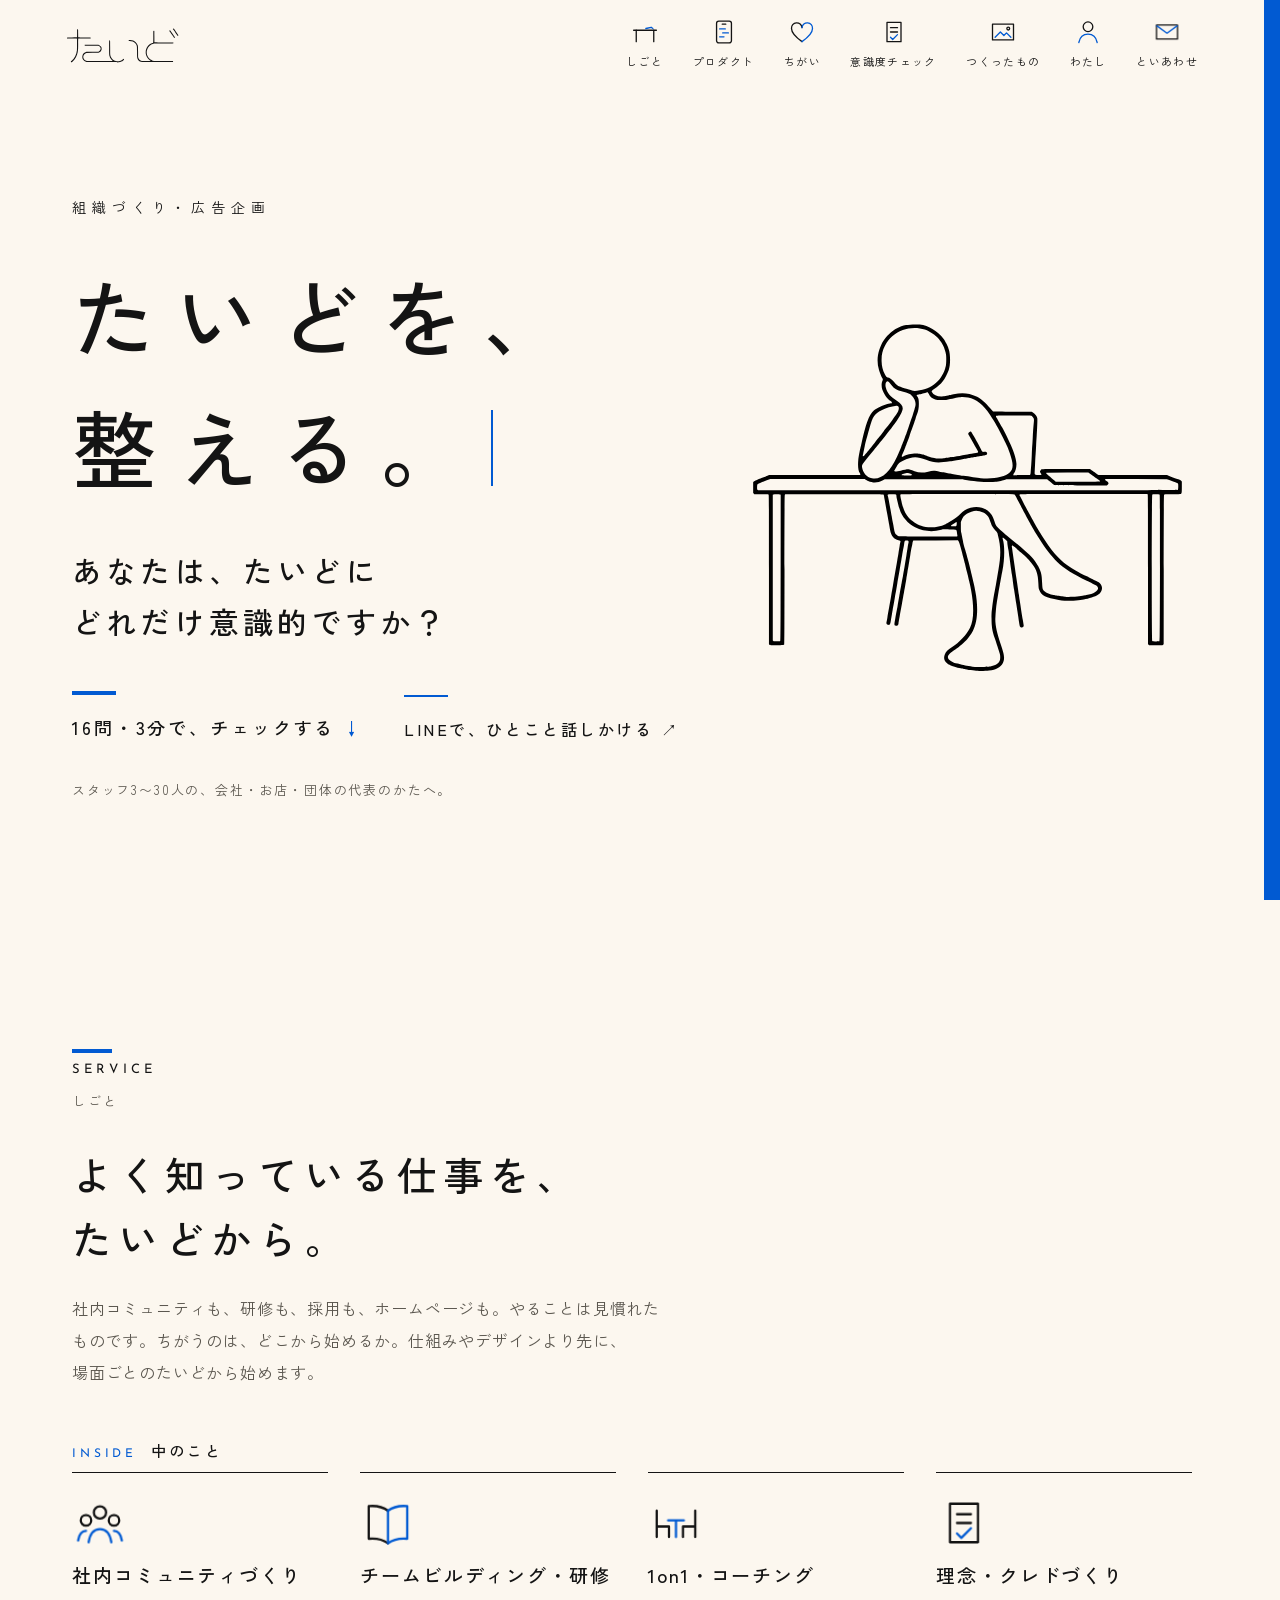
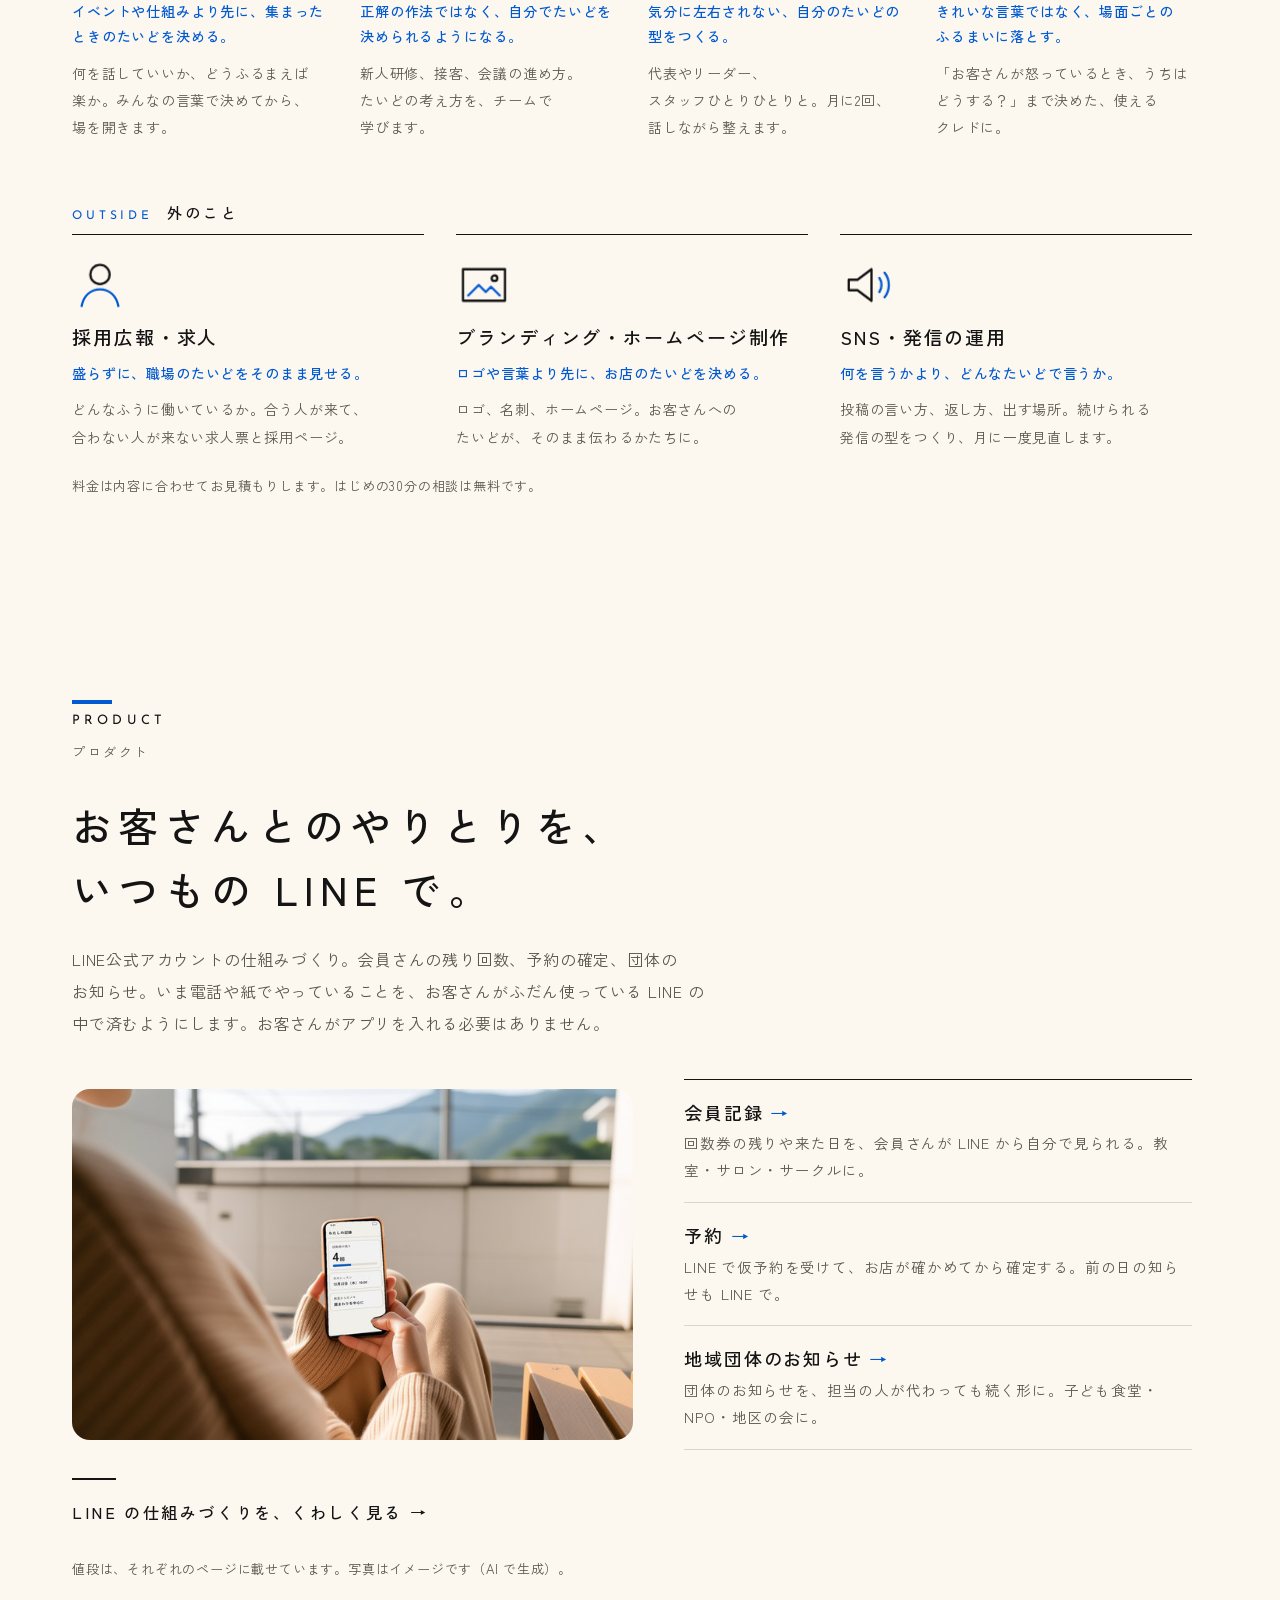
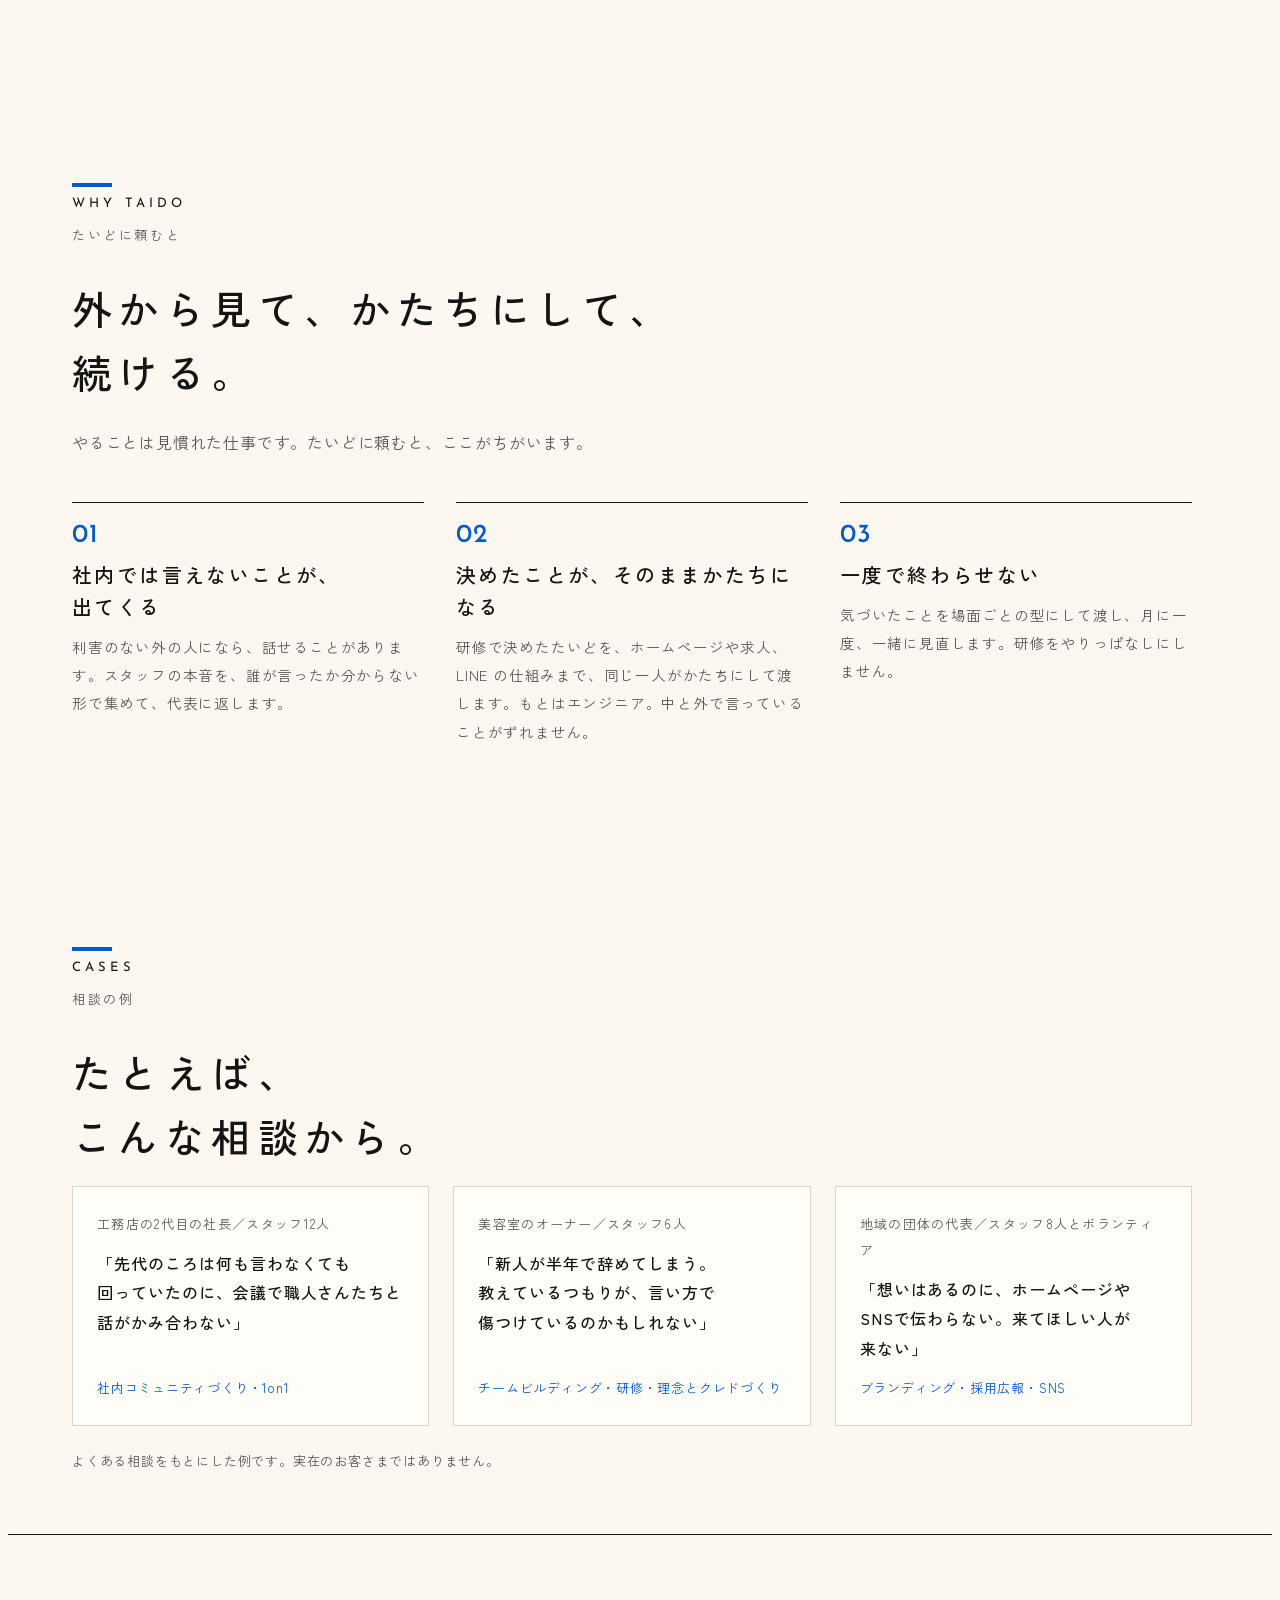
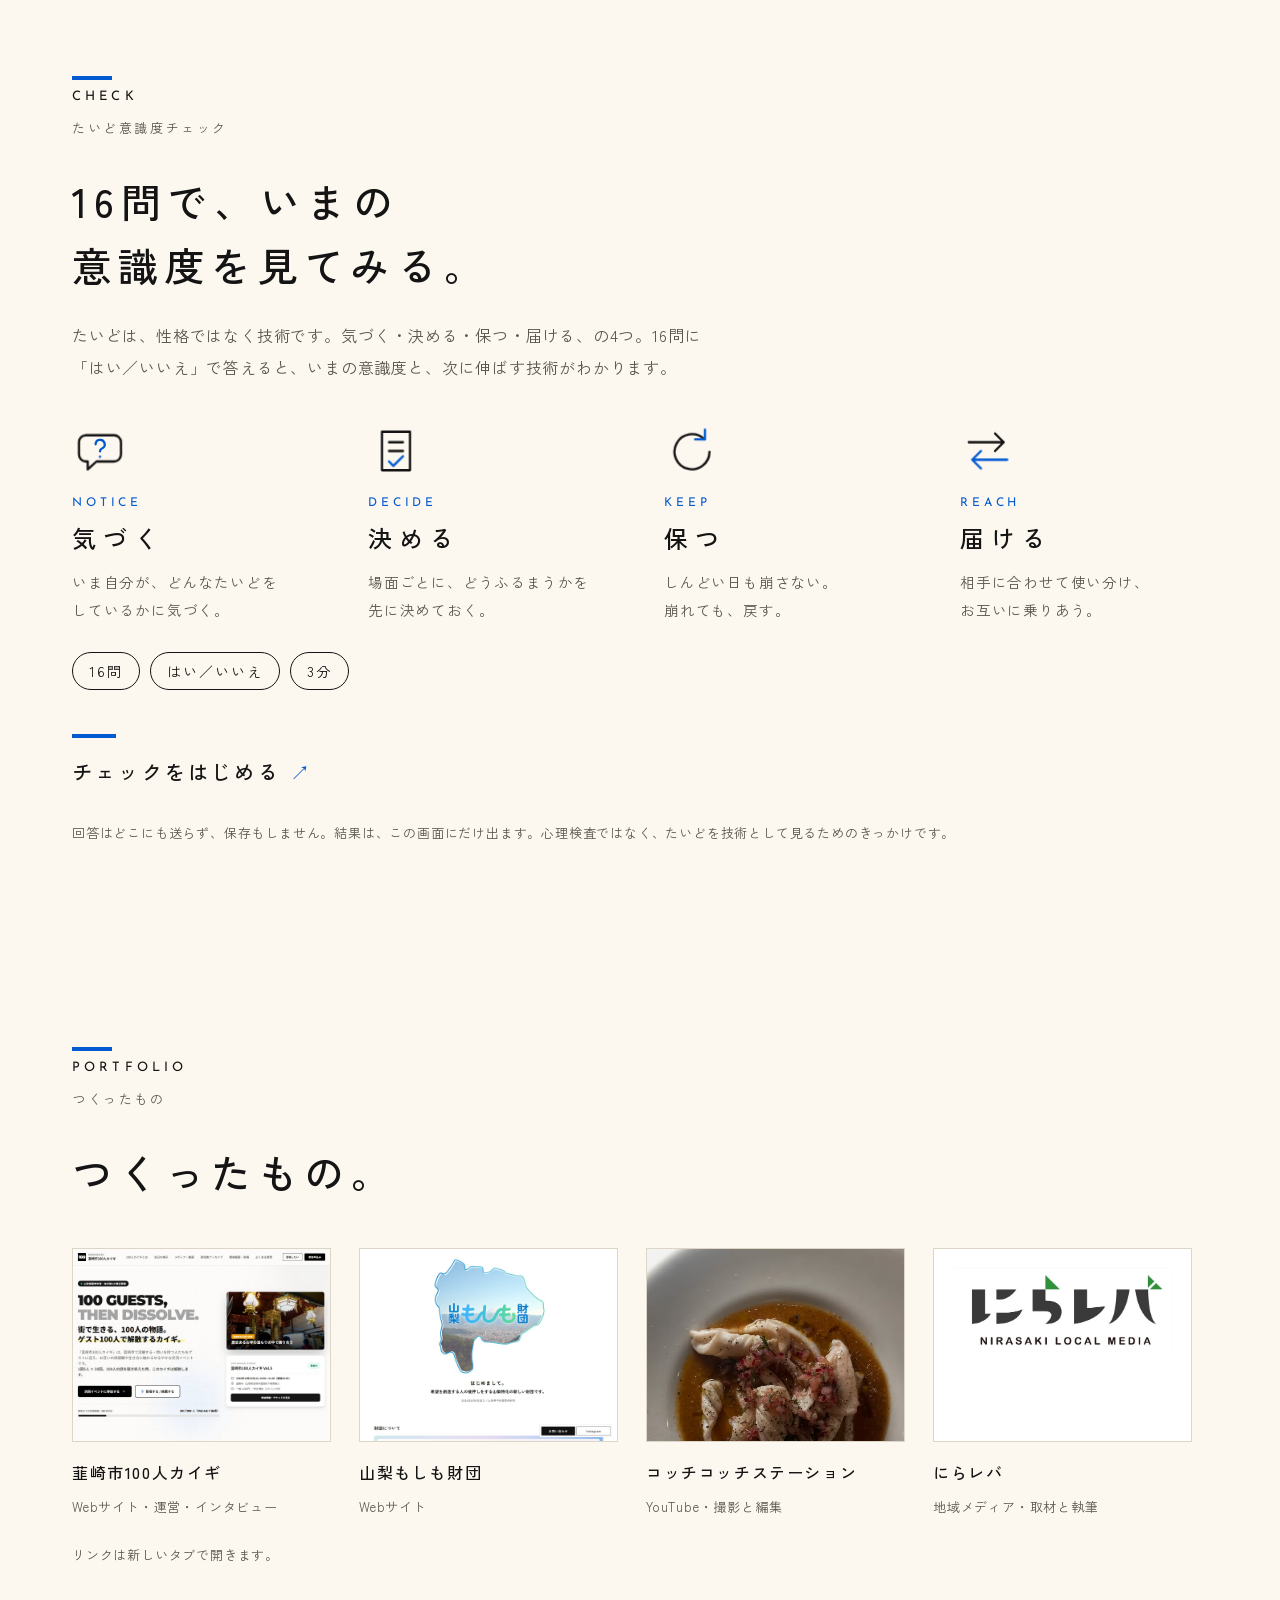
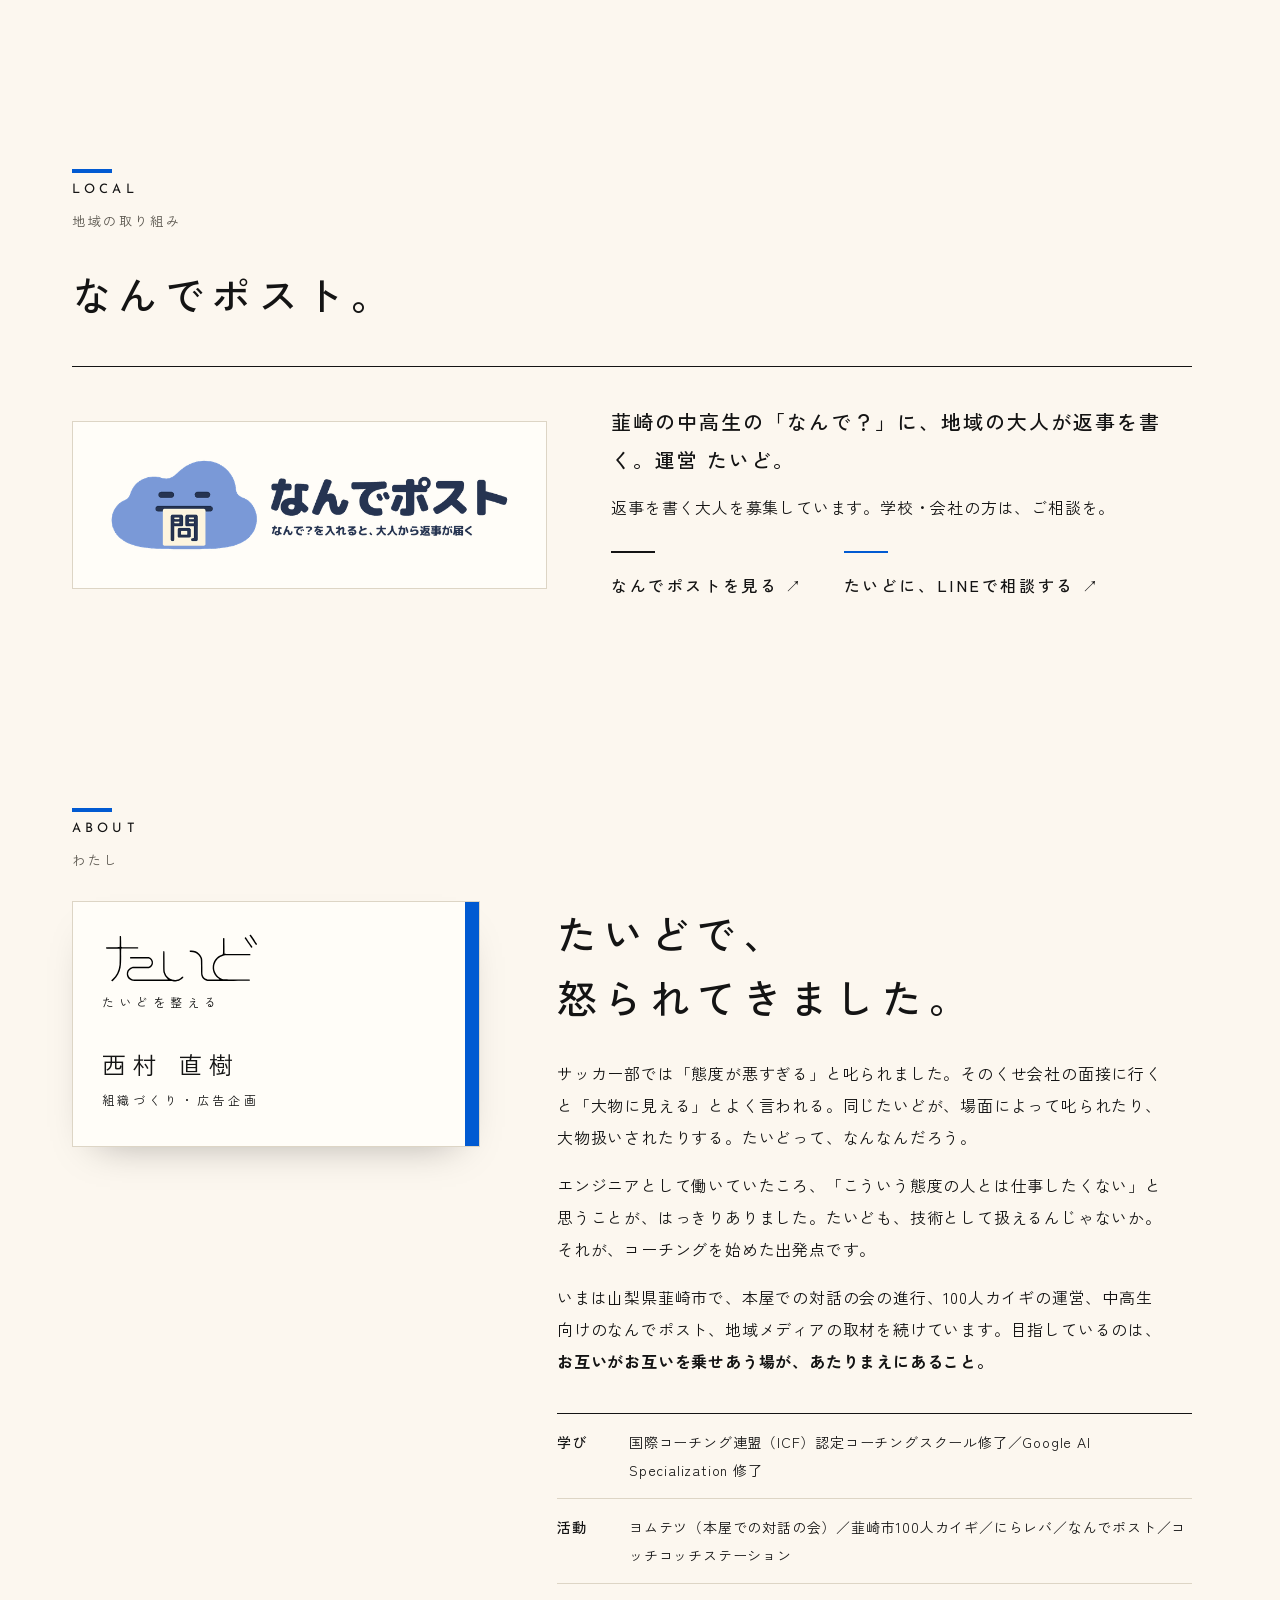
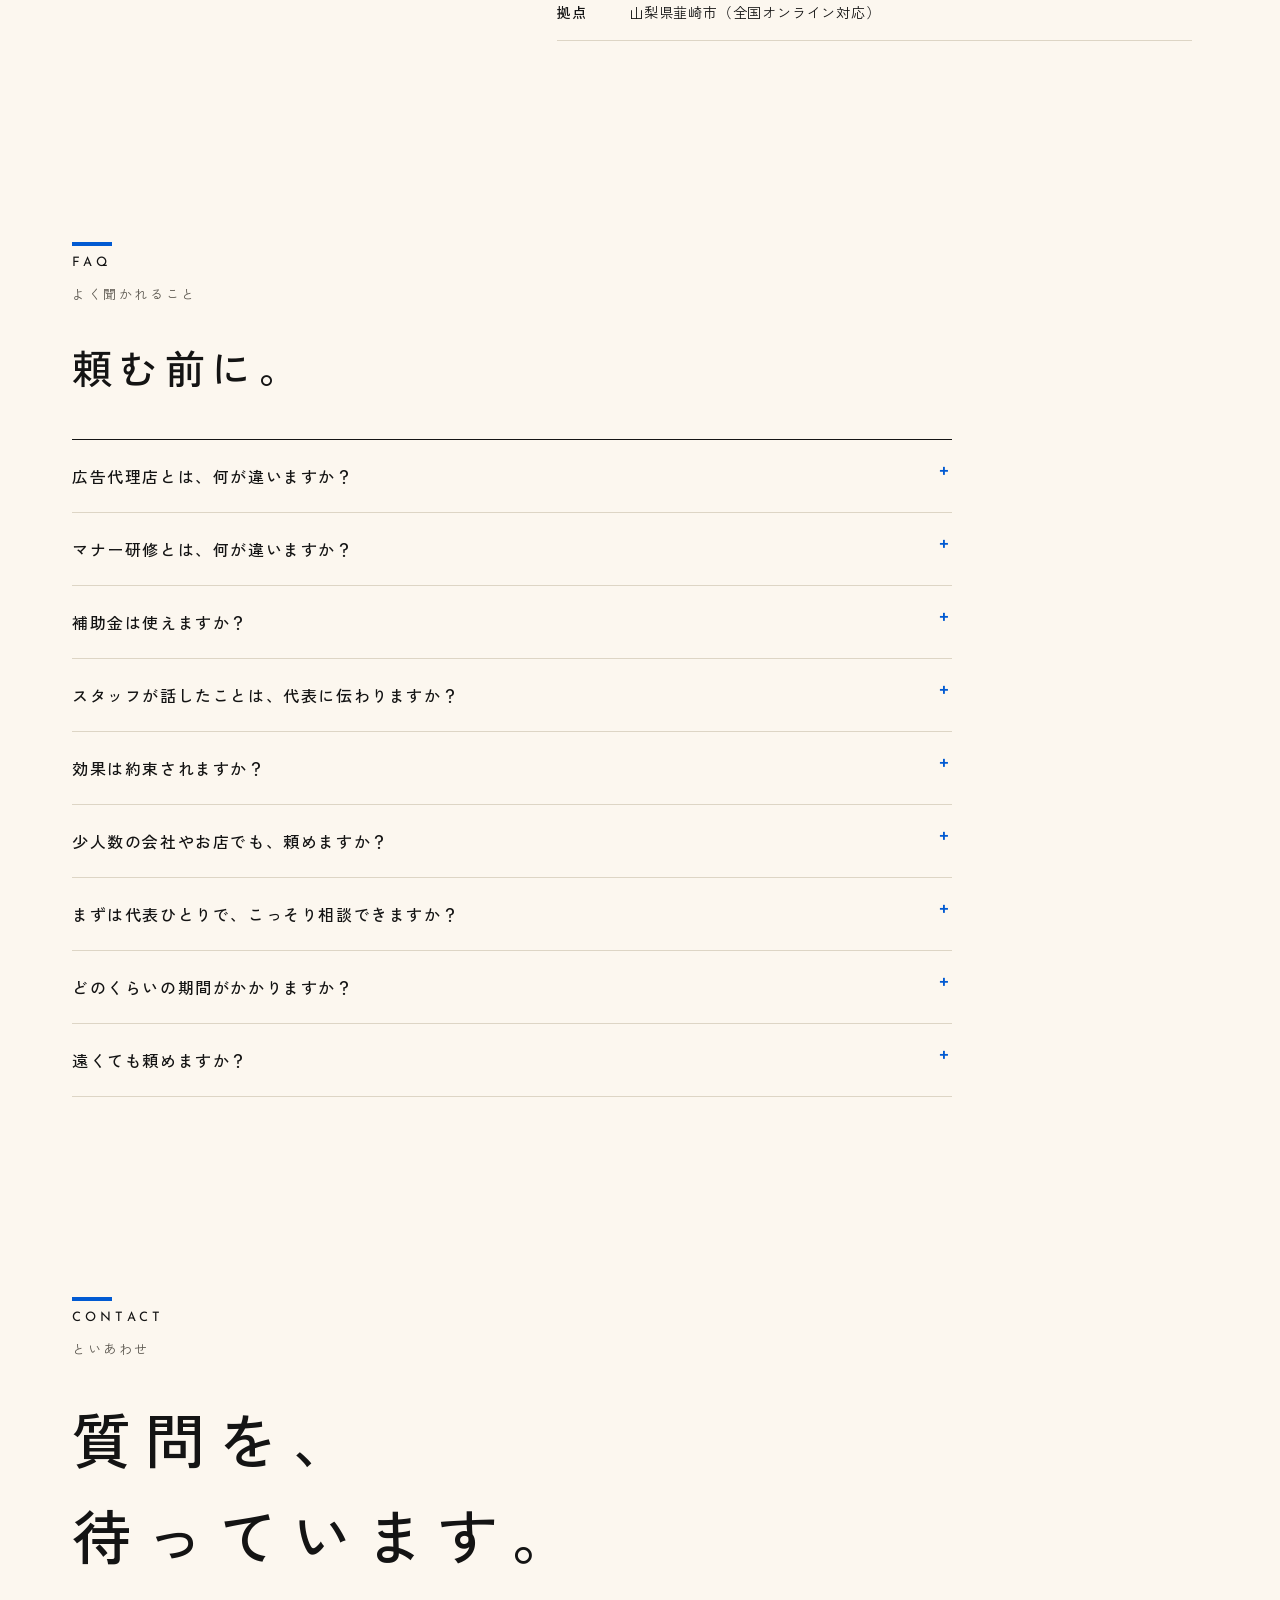
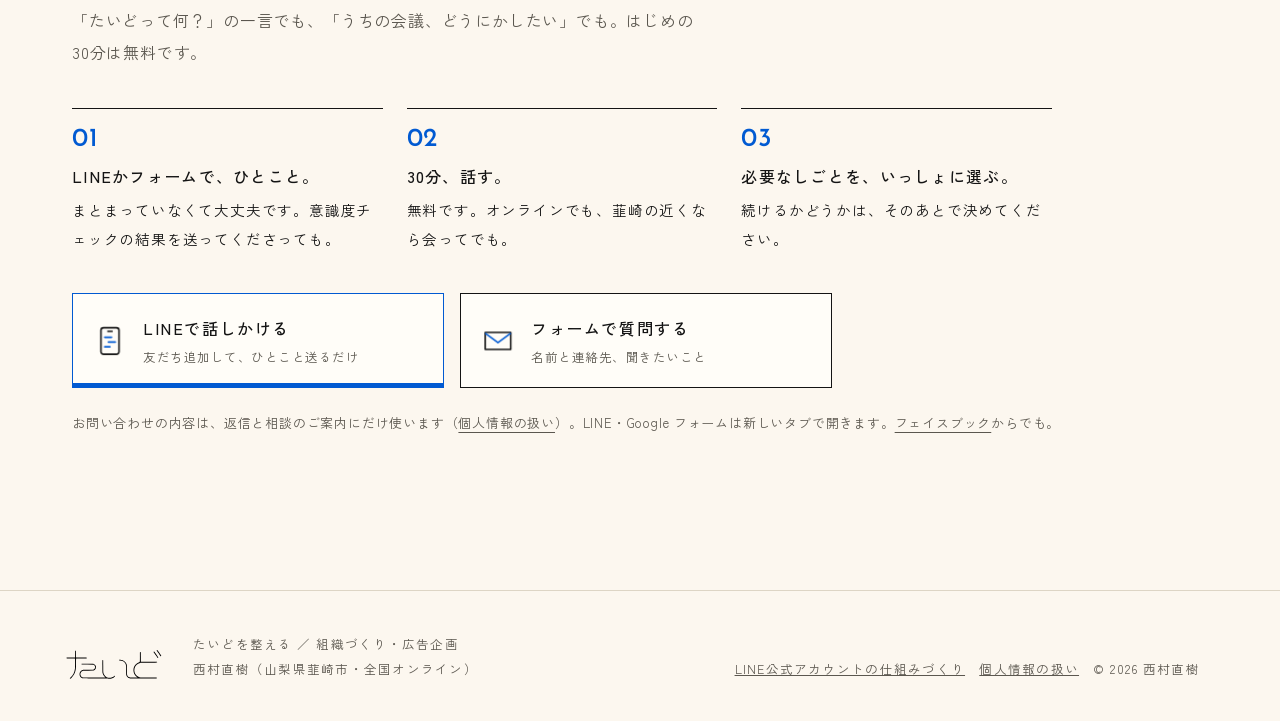
==== index.html @ 53213d3c "スマホの画面の角を、写真のスマホの丸みに合わせた: 角丸を決め打ちで描かず、元の写真の黒い画面そのものを型にしてはめた（縁はぼかしで内側へ・指の際に黒い線を残さない）。画像の版を v=6 に Co-A" ====
<!doctype html>
<html lang="ja"><head><meta charset="utf-8"><meta name="viewport" content="width=device-width,initial-scale=1">
<title>たいど — たいどを整える｜組織づくり・広告企画 西村直樹</title>
<meta name="description" content="たいどは、技術。学べば、自分を守れる。チームに広がれば、マネジメントになる。社内コミュニティ・研修・1on1・採用・発信を、たいどから。組織づくり・広告企画のたいど（西村直樹・山梨県韮崎市・全国オンライン）。">
<meta name="theme-color" content="#fcf7ef">
<meta property="og:title" content="たいど — たいどを整える">
<meta property="og:description" content="たいどは、技術。学べば、自分を守れる。あなたは、たいどにどれだけ意識的ですか？">
<meta property="og:type" content="website"><meta property="og:url" content="https://nirareba0.github.io/"><meta property="og:site_name" content="たいど"><meta property="og:locale" content="ja_JP">
<meta property="og:image" content="https://nirareba0.github.io/assets/og-card.jpg"><meta property="og:image:width" content="1200"><meta property="og:image:height" content="630"><meta property="og:image:alt" content="細い線のロゴ「たいど」と「たいどを整える」、右端に青い帯の名刺">
<meta name="twitter:card" content="summary_large_image">
<link rel="canonical" href="https://nirareba0.github.io/">
<link rel="icon" href="assets/favicon-card.svg" type="image/svg+xml">
<link rel="preload" href="assets/fonts/zenkaku-500.woff2" as="font" type="font/woff2" crossorigin>
<script>if(!matchMedia("(prefers-reduced-motion: reduce)").matches&&!/[?&#]edit\b/.test(location.search+location.hash)){document.documentElement.classList.add("anim");setTimeout(function(){if(!document.documentElement.classList.contains("ready"))document.documentElement.classList.remove("anim")},3000)}</script>
<link rel="stylesheet" href="style.css?v=h2">
<script src="script.js?v=h1" defer></script>
<script src="diag.js?v=g1" defer></script>
<script src="edit.js?v=c1" defer></script>
</head>
<body data-line-url="https://line.me/R/ti/p/@914vzoom" data-line-id="@914vzoom" data-count="">
<svg class="sprite" aria-hidden="true" focusable="false"><defs>
<symbol id="i-q" viewBox="0 0 32 32"><path d="M8 7h16a4 4 0 0 1 4 4v7a4 4 0 0 1-4 4H14l-5 4.5V22H8a4 4 0 0 1-4-4v-7a4 4 0 0 1 4-4z"/><path class="b" d="M13.5 12.2a2.6 2.6 0 1 1 3.6 2.4c-.7.3-1.1.9-1.1 1.6v.4"/><path class="b" d="M16 19.2v.2"/></symbol>
<symbol id="i-desk" viewBox="0 0 32 32"><path d="M3 14h26"/><path d="M6 14v13M26 14v13"/><path class="b" d="M17 12l6-1.4 2 1.4"/></symbol>
<symbol id="i-yen" viewBox="0 0 32 32"><path d="M16 4a12 12 0 1 1 0 24a12 12 0 1 1 0-24z"/><path class="b" d="M11.5 9.5l4.5 6 4.5-6M16 15.5V23M12 17.5h8M12 20.5h8"/></symbol>
<symbol id="i-frame" viewBox="0 0 32 32"><path d="M4 7h24v18H4z"/><path d="M22 10.5a1.6 1.6 0 1 1 0 3.2a1.6 1.6 0 1 1 0-3.2z"/><path class="b" d="M7 22l6-6 4 4 3-3 5 5"/></symbol>
<symbol id="i-person" viewBox="0 0 32 32"><path d="M16 4.5a5.5 5.5 0 1 1 0 11a5.5 5.5 0 1 1 0-11z"/><path class="b" d="M5.5 28c1.2-6 5.2-9.5 10.5-9.5S25.3 22 26.5 28"/></symbol>
<symbol id="i-mail" viewBox="0 0 32 32"><path d="M4 8h24v16H4z"/><path class="b" d="M4.5 9l11.5 8.5L27.5 9"/></symbol>
<symbol id="i-talk" viewBox="0 0 32 32"><path d="M5 9v15M5 18h7v6"/><path d="M27 9v15M27 18h-7v6"/><path class="b" d="M11.5 14.5h9M16 14.5V24"/></symbol>
<symbol id="i-pencil" viewBox="0 0 32 32"><path d="M8 23l1.8-5.6L21 6.2l4 4L13.6 21.4z"/><path d="M18.4 8.8l4 4"/><path class="b" d="M5 27.5c4-1.5 8 1 12-.5s5-1 8 0"/></symbol>
<symbol id="i-loop" viewBox="0 0 32 32"><path d="M26 16.5a10 10 0 1 1-3.2-7.4"/><path class="b" d="M23.4 3.8v5.6h-5.6"/></symbol>
<symbol id="i-heart" viewBox="0 0 32 32"><path d="M16 27C9 22 4 17.5 4 12a6 6 0 0 1 12-1"/><path class="b" d="M16 11a6 6 0 0 1 12 1c0 5.5-5 10-12 15"/></symbol>
<symbol id="i-swap" viewBox="0 0 32 32"><path d="M5 11h20M20 6l5 5-5 5"/><path class="b" d="M27 21H7M12 16l-5 5 5 5"/></symbol>
<symbol id="i-out" viewBox="0 0 32 32"><path d="M5 13v6h5l8 6V7l-8 6z"/><path class="b" d="M22.5 12c1.6 2.2 1.6 5.8 0 8M25.5 9c3.2 4 3.2 10 0 14"/></symbol>
<symbol id="i-check" viewBox="0 0 32 32"><path d="M8 5h16v22H8z"/><path d="M12 11h8M12 16h8"/><path class="b" d="M12 22l2.5 2.5L20 19"/></symbol>
<symbol id="i-book" viewBox="0 0 32 32"><path d="M16 9c-3-2.2-7-3-11-2.6V25c4-.4 8 .4 11 2.6"/><path class="b" d="M16 9c3-2.2 7-3 11-2.6V25c-4-.4-8 .4-11 2.6V9"/></symbol>
<symbol id="i-group" viewBox="0 0 32 32"><path d="M16 6.5a3.5 3.5 0 1 1 0 7a3.5 3.5 0 1 1 0-7z"/><path d="M8 11.5a3 3 0 1 1 0 6a3 3 0 1 1 0-6zM24 11.5a3 3 0 1 1 0 6a3 3 0 1 1 0-6z"/><path class="b" d="M3.5 26c.6-3.6 2.4-5.5 4.5-5.5M28.5 26c-.6-3.6-2.4-5.5-4.5-5.5M9.5 27c.8-5 3.4-7.5 6.5-7.5s5.7 2.5 6.5 7.5"/></symbol>
<symbol id="i-post" viewBox="0 0 32 32"><path d="M7 5h18v17H7z"/><path d="M13 22v6M19 22v6"/><path class="b" d="M11 10.5h10"/></symbol>
<symbol id="i-line"viewBox="0 0 32 32"><path d="M10 3.5h12a2.5 2.5 0 0 1 2.5 2.5v20a2.5 2.5 0 0 1-2.5 2.5H10A2.5 2.5 0 0 1 7.5 26V6A2.5 2.5 0 0 1 10 3.5z"/><path d="M14 7h4"/><path class="b" d="M11 12.5h6.5M14.5 17h6.5M11 21.5h5"/></symbol>
</defs></svg>
<a class="skip" href="#main">本文へ移動</a>
<div class="band" aria-hidden="true"></div>

<header class="site-header">
<a class="brand" href="#top"><svg class="logo" viewBox="0 0 297 100" role="img" aria-label="たいど"><path class="logo-body" d="M137.74 93.19C140.29 92.77 141.17 92.50 143.56 91.38C146.51 90.01 150.20 87.03 150.20 86.04C150.20 85.42 149.48 84.60 148.95 84.60C148.73 84.60 148.01 85.08 147.33 85.67C146.65 86.25 145.52 87.08 144.80 87.51C144.08 87.93 143.37 88.39 143.20 88.52C142.78 88.86 140.47 89.74 139.40 89.98C138.91 90.09 138.11 90.32 137.62 90.49C136.60 90.85 132.70 90.92 131.60 90.59C131.21 90.48 130.30 90.26 129.57 90.10C124.10 88.92 118.65 83.96 116.80 78.46C115.44 74.42 115.40 73.90 115.40 55.80C115.39 37.77 115.45 38.55 114.14 38.44C112.78 38.32 112.82 37.70 112.81 55.92C112.79 73.54 112.86 74.88 113.92 78.30C115.19 82.38 116.91 85.18 119.70 87.72C121.35 89.22 121.67 89.68 121.15 89.83C121.01 89.87 106.59 89.90 89.10 89.89L57.30 89.89L55.63 89.35C51.26 87.93 49.15 85.47 48.18 80.62C47.95 79.47 48.72 76.23 49.60 74.71C50.59 72.97 52.66 71.20 54.63 70.40L56.30 69.72L71.20 69.60L86.10 69.48L87.56 68.92C90.28 67.87 92.29 65.88 93.38 63.13C93.95 61.69 94.00 61.38 94.00 59.21C94.00 56.85 94.00 56.84 93.20 55.26C91.88 52.61 90.15 51.01 87.26 49.73L86.03 49.19L69.20 49.21C52.81 49.22 52.37 49.23 51.99 49.61C51.54 50.06 51.50 50.50 51.86 51.20L52.11 51.70L69.11 51.80L86.10 51.90L87.16 52.46C89.42 53.65 90.77 55.34 91.39 57.73C91.80 59.30 91.80 59.33 91.43 60.75C90.79 63.18 89.21 65.16 86.97 66.34L85.90 66.90L71.00 67.01C56.54 67.12 56.06 67.14 54.75 67.55C51.28 68.64 48.28 71.17 46.83 74.22C45.11 77.86 45.38 83.32 47.44 86.53C49.37 89.53 52.37 91.47 56.25 92.22C58.21 92.60 59.33 92.61 92.99 92.59C112.09 92.59 127.88 92.64 128.08 92.72C128.66 92.94 132.99 93.55 134.15 93.58C134.72 93.59 136.34 93.41 137.74 93.19ZM21.76 91.05C28.54 84.29 32.52 76.96 34.28 68.00C35.22 63.23 35.40 59.85 35.40 46.73C35.40 36.64 35.45 34.61 35.68 34.29C35.96 33.91 36.37 33.90 51.10 33.86C62.41 33.83 66.30 33.77 66.51 33.59C66.67 33.46 66.80 33.01 66.80 32.59C66.80 31.10 67.90 31.20 51.12 31.20C37.03 31.20 36.04 31.18 35.75 30.85C35.47 30.54 35.43 29.28 35.37 20.96C35.29 10.58 35.34 11.00 34.17 10.73C33.81 10.64 33.49 10.72 33.17 10.98L32.70 11.37L32.70 20.97C32.70 28.59 32.65 30.63 32.44 30.84C32.23 31.05 29.62 31.12 20.00 31.20C6.71 31.31 7.32 31.25 7.32 32.50C7.32 33.90 6.63 33.82 20.02 33.93C28.08 33.99 32.17 34.10 32.34 34.24C32.74 34.57 32.71 59.58 32.31 63.00C30.98 74.26 26.39 83.60 19.20 89.67C17.44 91.15 17.21 91.38 17.20 91.67C17.20 91.98 18.74 93.40 19.08 93.40C19.26 93.40 20.47 92.34 21.76 91.05ZM272.39 92.29C272.86 91.82 272.99 90.83 272.63 90.40C272.30 89.99 272.25 89.99 249.30 89.99C230.21 89.99 226.10 89.95 225.10 89.71C222.45 89.09 220.88 88.66 220.50 88.45C220.28 88.33 219.59 88.00 218.96 87.71C213.86 85.35 209.39 79.99 207.63 74.10C206.54 70.44 206.52 65.78 207.59 62.30C210.08 54.20 215.78 48.72 223.70 46.82C224.69 46.58 225.72 46.33 226.00 46.26C226.28 46.20 236.99 46.13 249.82 46.12C275.32 46.10 273.80 46.17 273.80 44.93C273.79 44.10 273.60 43.83 272.87 43.62C272.54 43.53 262.00 43.49 249.46 43.53C228.74 43.60 226.61 43.58 226.32 43.29C226.03 43.00 226.00 41.55 226.00 29.15C226.00 13.83 226.07 14.60 224.71 14.60C223.68 14.60 223.16 15.11 223.21 16.07C223.23 16.53 223.24 22.95 223.23 30.34C223.20 45.68 223.42 44.14 221.14 44.83C211.04 47.86 204.18 57.21 204.21 67.90C204.21 69.44 204.30 71.06 204.39 71.50C204.49 71.94 204.71 73.02 204.89 73.90C205.41 76.52 206.39 78.83 208.08 81.40C209.97 84.31 211.65 86.03 214.41 87.91C216.45 89.29 216.74 89.67 215.95 89.87C215.70 89.93 210.77 89.94 205.00 89.89L194.50 89.80L193.00 89.26C189.07 87.85 186.52 85.11 185.62 81.33C185.22 79.64 185.20 79.05 185.20 67.43C185.20 54.51 185.10 52.79 184.20 50.40C183.13 47.57 181.73 45.47 179.31 43.10C175.33 39.21 171.17 37.47 165.29 37.26C161.91 37.14 161.70 37.21 161.74 38.52C161.77 39.62 162.05 39.80 163.77 39.80C169.83 39.82 174.43 41.70 178.17 45.70C179.24 46.85 180.80 48.99 180.80 49.32C180.80 49.39 181.02 49.88 181.29 50.42C182.41 52.64 182.60 54.76 182.61 65.20C182.63 78.56 182.77 81.19 183.57 83.56C185.06 87.97 188.35 90.99 192.90 92.11L194.70 92.56L233.44 92.53C260.60 92.51 272.24 92.44 272.39 92.29Z"/><g class="daku"><path d="M276.90 31.75C277.66 31.09 277.59 30.66 276.47 29.10C271.84 22.65 267.45 16.31 266.60 14.85C265.44 12.84 265.01 12.65 263.91 13.62C263.15 14.29 262.99 14.98 263.51 15.40C263.67 15.54 264.47 16.61 265.27 17.78C266.07 18.95 268.20 22.01 270.01 24.60C271.81 27.19 273.73 29.95 274.26 30.75C275.36 32.38 275.92 32.59 276.90 31.75ZM285.57 26.50C286.22 25.76 286.23 25.43 285.59 24.70C285.40 24.48 285.02 23.94 284.74 23.50C284.46 23.06 283.32 21.39 282.22 19.80C281.11 18.21 279.54 15.91 278.73 14.70C276.78 11.80 274.64 8.94 274.27 8.73C273.67 8.39 272.20 9.43 272.20 10.19C272.20 10.31 273.19 11.73 274.39 13.35C275.60 14.97 277.29 17.37 278.14 18.67C279.00 19.97 280.36 22.04 281.17 23.27C283.94 27.48 284.41 27.83 285.57 26.50Z"/></g></svg></a>
<nav aria-label="メインナビゲーション">
<a href="#service"><svg class="ic" aria-hidden="true"><use href="#i-desk"/></svg><span>しごと</span></a>
<a href="#product"><svg class="ic" aria-hidden="true"><use href="#i-line"/></svg><span>プロダクト</span></a>
<a href="#why"><svg class="ic" aria-hidden="true"><use href="#i-heart"/></svg><span>ちがい</span></a>
<a href="#check"><svg class="ic" aria-hidden="true"><use href="#i-check"/></svg><span>意識度チェック</span></a>
<a href="#portfolio"><svg class="ic" aria-hidden="true"><use href="#i-frame"/></svg><span>つくったもの</span></a>
<a href="#about"><svg class="ic" aria-hidden="true"><use href="#i-person"/></svg><span>わたし</span></a>
<a href="#contact"><svg class="ic" aria-hidden="true"><use href="#i-mail"/></svg><span>といあわせ</span></a>
</nav>
</header>

<main id="main">
<section class="hero" id="top" aria-labelledby="hero-title">
<div class="hero-copy">
<p class="kicker">組織づくり・広告企画</p>
<h1 id="hero-title" data-type>たいどを、<br>整える。</h1>
<p class="hero-ask">あなたは、たいどに<br>どれだけ意識的ですか？</p>
<div class="actions">
<a class="cta cta-down" href="#check">16問・3分で、チェックする</a>
<a class="more more-line" data-line href="https://line.me/R/ti/p/@914vzoom" target="_blank" rel="noopener noreferrer">LINEで、ひとこと話しかける</a>
</div>
<p class="hero-for">スタッフ3〜30人の、会社・お店・団体の代表のかたへ。</p>
</div>
<figure class="hero-figure"><img src="assets/taido-figure.svg" alt="机に頬杖をついて足を組む人の線画" width="398" height="330"></figure>
</section>
<section class="sec service" id="service" aria-labelledby="service-title">
<p class="label"><span class="en">SERVICE</span><span class="t">しごと</span></p>
<h2 id="service-title">よく知っている仕事を、<br>たいどから。</h2>
<p class="sec-lead">社内コミュニティも、研修も、採用も、ホームページも。やることは見慣れたものです。ちがうのは、どこから始めるか。仕組みやデザインより先に、場面ごとのたいどから始めます。</p>
<div class="svc-groups">
<div class="svc-group">
<p class="svc-group-h"><span class="en">INSIDE</span>中のこと</p>
<ul class="svc-list">
<li><svg class="ic ic-l" aria-hidden="true"><use href="#i-group"/></svg><h3>社内コミュニティづくり</h3><p class="svc-how">イベントや仕組みより先に、集まったときのたいどを決める。</p><p>何を話していいか、どうふるまえば楽か。みんなの言葉で決めてから、場を開きます。</p></li>
<li><svg class="ic ic-l" aria-hidden="true"><use href="#i-book"/></svg><h3>チームビルディング・研修</h3><p class="svc-how">正解の作法ではなく、自分でたいどを決められるようになる。</p><p>新人研修、接客、会議の進め方。たいどの考え方を、チームで学びます。</p></li>
<li><svg class="ic ic-l" aria-hidden="true"><use href="#i-talk"/></svg><h3>1on1・コーチング</h3><p class="svc-how">気分に左右されない、自分のたいどの型をつくる。</p><p>代表やリーダー、スタッフひとりひとりと。月に2回、話しながら整えます。</p></li>
<li><svg class="ic ic-l" aria-hidden="true"><use href="#i-check"/></svg><h3>理念・クレドづくり</h3><p class="svc-how">きれいな言葉ではなく、場面ごとのふるまいに落とす。</p><p>「お客さんが怒っているとき、うちはどうする？」まで決めた、使えるクレドに。</p></li>
</ul>
</div>
<div class="svc-group">
<p class="svc-group-h"><span class="en">OUTSIDE</span>外のこと</p>
<ul class="svc-list">
<li><svg class="ic ic-l" aria-hidden="true"><use href="#i-person"/></svg><h3>採用広報・求人</h3><p class="svc-how">盛らずに、職場のたいどをそのまま見せる。</p><p>どんなふうに働いているか。合う人が来て、合わない人が来ない求人票と採用ページ。</p></li>
<li><svg class="ic ic-l" aria-hidden="true"><use href="#i-frame"/></svg><h3>ブランディング・ホームページ制作</h3><p class="svc-how">ロゴや言葉より先に、お店のたいどを決める。</p><p>ロゴ、名刺、ホームページ。お客さんへのたいどが、そのまま伝わるかたちに。</p></li>
<li><svg class="ic ic-l" aria-hidden="true"><use href="#i-out"/></svg><h3>SNS・発信の運用</h3><p class="svc-how">何を言うかより、どんなたいどで言うか。</p><p>投稿の言い方、返し方、出す場所。続けられる発信の型をつくり、月に一度見直します。</p></li>
</ul>
</div>
</div>
<p class="note">料金は内容に合わせてお見積もりします。はじめの30分の相談は無料です。</p>
</section>
<section class="sec product" id="product" aria-labelledby="product-title">
<p class="label"><span class="en">PRODUCT</span><span class="t">プロダクト</span></p>
<h2 id="product-title">お客さんとのやりとりを、<br>いつもの LINE で。</h2>
<p class="sec-lead">LINE公式アカウントの仕組みづくり。会員さんの残り回数、予約の確定、団体のお知らせ。いま電話や紙でやっていることを、お客さんがふだん使っている LINE の中で済むようにします。お客さんがアプリを入れる必要はありません。</p>
<div class="prod">
<a class="prod-fig" href="line/"><img src="assets/line/member-800.jpg?v=6" srcset="assets/line/member-800.jpg?v=6 800w, assets/line/member-1600.jpg?v=6 1600w" sizes="(max-width: 760px) 100vw, 50vw" width="1600" height="900" alt="膝の上のスマホを両手で持って見ている人の手元。画面には残り回数の見本" loading="lazy" decoding="async"></a>
<ul class="prod-list">
<li><a href="line/kiroku/"><h3>会員記録</h3><p>回数券の残りや来た日を、会員さんが LINE から自分で見られる。教室・サロン・サークルに。</p></a></li>
<li><a href="line/yoyaku/"><h3>予約</h3><p>LINE で仮予約を受けて、お店が確かめてから確定する。前の日の知らせも LINE で。</p></a></li>
<li><a href="line/chiiki/"><h3>地域団体のお知らせ</h3><p>団体のお知らせを、担当の人が代わっても続く形に。子ども食堂・NPO・地区の会に。</p></a></li>
</ul>
</div>
<p class="prod-go"><a class="more more-in" href="line/">LINE の仕組みづくりを、くわしく見る</a></p>
<p class="note">値段は、それぞれのページに載せています。写真はイメージです（AI で生成）。</p>
</section>
<section class="sec outside why" id="why" aria-labelledby="why-title">
<p class="label"><span class="en">WHY TAIDO</span><span class="t">たいどに頼むと</span></p>
<h2 id="why-title">外から見て、かたちにして、<br>続ける。</h2>
<p class="sec-lead">やることは見慣れた仕事です。たいどに頼むと、ここがちがいます。</p>
<ol class="why-list">
<li><p class="why-no">01</p><h3>社内では言えないことが、出てくる</h3><p>利害のない外の人になら、話せることがあります。スタッフの本音を、誰が言ったか分からない形で集めて、代表に返します。</p></li>
<li><p class="why-no">02</p><h3>決めたことが、そのままかたちになる</h3><p>研修で決めたたいどを、ホームページや求人、LINE の仕組みまで、同じ一人がかたちにして渡します。もとはエンジニア。中と外で言っていることがずれません。</p></li>
<li><p class="why-no">03</p><h3>一度で終わらせない</h3><p>気づいたことを場面ごとの型にして渡し、月に一度、一緒に見直します。研修をやりっぱなしにしません。</p></li>
</ol>
</section>
<section class="sec issues cases-sec" id="cases" aria-labelledby="cases-title">
<p class="label"><span class="en">CASES</span><span class="t">相談の例</span></p>
<h2 id="cases-title">たとえば、<br>こんな相談から。</h2>
<div class="cases">
<ul class="case-list">
<li><p class="case-who">工務店の2代目の社長／スタッフ12人</p><p class="case-voice">「先代のころは何も言わなくても回っていたのに、会議で職人さんたちと話がかみ合わない」</p><p class="case-svc">社内コミュニティづくり・1on1</p></li>
<li><p class="case-who">美容室のオーナー／スタッフ6人</p><p class="case-voice">「新人が半年で辞めてしまう。教えているつもりが、言い方で傷つけているのかもしれない」</p><p class="case-svc">チームビルディング・研修・理念とクレドづくり</p></li>
<li><p class="case-who">地域の団体の代表／スタッフ8人とボランティア</p><p class="case-voice">「想いはあるのに、ホームページやSNSで伝わらない。来てほしい人が来ない」</p><p class="case-svc">ブランディング・採用広報・SNS</p></li>
</ul>
<p class="note">よくある相談をもとにした例です。実在のお客さまではありません。</p>
</div>
</section>
<section class="sec checkband" id="check" aria-labelledby="check-title">
<div class="diag-intro">
<p class="label"><span class="en">CHECK</span><span class="t">たいど意識度チェック</span></p>
<h2 id="check-title">16問で、いまの<br>意識度を見てみる。</h2>
<p class="sec-lead">たいどは、性格ではなく技術です。気づく・決める・保つ・届ける、の4つ。16問に「はい／いいえ」で答えると、いまの意識度と、次に伸ばす技術がわかります。</p>
<ol class="layers layers-4 layers-mini">
<li><svg class="ic ic-l" aria-hidden="true"><use href="#i-q"/></svg><p class="layer-en">NOTICE</p><h3>気づく</h3><p>いま自分が、どんなたいどをしているかに気づく。</p></li>
<li><svg class="ic ic-l" aria-hidden="true"><use href="#i-check"/></svg><p class="layer-en">DECIDE</p><h3>決める</h3><p>場面ごとに、どうふるまうかを先に決めておく。</p></li>
<li><svg class="ic ic-l" aria-hidden="true"><use href="#i-loop"/></svg><p class="layer-en">KEEP</p><h3>保つ</h3><p>しんどい日も崩さない。崩れても、戻す。</p></li>
<li><svg class="ic ic-l" aria-hidden="true"><use href="#i-swap"/></svg><p class="layer-en">REACH</p><h3>届ける</h3><p>相手に合わせて使い分け、お互いに乗りあう。</p></li>
</ol>
<ul class="diag-meta"><li>16問</li><li>はい／いいえ</li><li>3分</li></ul>
<div class="actions"><button type="button" class="cta cta-btn" data-diag-start>チェックをはじめる</button></div>
<p class="note">回答はどこにも送らず、保存もしません。結果は、この画面にだけ出ます。心理検査ではなく、たいどを技術として見るためのきっかけです。</p>
</div>
<div class="diag-app" id="diag" aria-label="たいど意識度チェック" hidden></div>
</section>
<section class="sec portfolio" id="portfolio" aria-labelledby="portfolio-title">
<p class="label"><span class="en">PORTFOLIO</span><span class="t">つくったもの</span></p>
<h2 id="portfolio-title">つくったもの。</h2>
<div class="works">
<a class="work" href="https://nirasakikaigi.netlify.app/" target="_blank" rel="noopener noreferrer"><img src="assets/work-nirasaki.jpg" alt="" width="1280" height="960" loading="lazy"><p class="work-name">韮崎市100人カイギ</p><p class="work-kind">Webサイト・運営・インタビュー</p></a>
<a class="work" href="https://yamanashifund.org/" target="_blank" rel="noopener noreferrer"><img src="assets/work-fund.jpg" alt="" width="1280" height="960" loading="lazy"><p class="work-name">山梨もしも財団</p><p class="work-kind">Webサイト</p></a>
<a class="work" href="https://www.youtube.com/channel/UCSBG7mO6jWSn_i9Ke6qzU1A" target="_blank" rel="noopener noreferrer"><img src="assets/act-koti.jpg" alt="" width="640" height="640" loading="lazy"><p class="work-name">コッチコッチステーション</p><p class="work-kind">YouTube・撮影と編集</p></a>
<a class="work" href="https://nirasaki.fun/" target="_blank" rel="noopener noreferrer"><img src="assets/act-nirareba-v2.png" alt="" width="620" height="243" loading="lazy" class="contain"><p class="work-name">にらレバ</p><p class="work-kind">地域メディア・取材と執筆</p></a>
</div>
<p class="note">リンクは新しいタブで開きます。</p>
</section>

<section class="sec local" id="local" aria-labelledby="local-title">
<p class="label"><span class="en">LOCAL</span><span class="t">地域の取り組み</span></p>
<h2 id="local-title">なんでポスト。</h2>
<div class="local-grid">
<a class="local-logo" href="https://nirareba0.github.io/toi-site/" target="_blank" rel="noopener noreferrer"><img src="assets/nandepost-lockup-h.png" alt="なんでポスト（サイトを新しいタブで開く）" width="720" height="180" loading="lazy"></a>
<div class="local-body">
<p class="local-lead">韮崎の中高生の「なんで？」に、地域の大人が返事を書く。運営 たいど。</p>
<p>返事を書く大人を募集しています。学校・会社の方は、ご相談を。</p>
<div class="actions">
<a class="more more-out" href="https://nirareba0.github.io/toi-site/" target="_blank" rel="noopener noreferrer">なんでポストを見る</a>
<a class="more more-line" data-line href="https://line.me/R/ti/p/@914vzoom" target="_blank" rel="noopener noreferrer">たいどに、LINEで相談する</a>
</div>
</div>
</div>
</section>

<section class="sec about" id="about" aria-labelledby="about-title">
<p class="label"><span class="en">ABOUT</span><span class="t">わたし</span></p>
<div class="about-grid">
<div class="card-replica" role="img" aria-label="たいどの名刺：たいどを整える、西村直樹、組織づくり・広告企画">
<img class="card-logo" src="assets/taido-logo-line.svg" alt="たいど" width="297" height="100">
<p class="card-tag">たいどを整える</p>
<p class="card-name">西村 直樹</p>
<p class="card-role">組織づくり・広告企画</p>
<span class="card-band" aria-hidden="true"></span>
</div>
<div class="about-main">
<h2 id="about-title">たいどで、<br>怒られてきました。</h2>
<p>サッカー部では「態度が悪すぎる」と叱られました。そのくせ会社の面接に行くと「大物に見える」とよく言われる。同じたいどが、場面によって叱られたり、大物扱いされたりする。たいどって、なんなんだろう。</p>
<p>エンジニアとして働いていたころ、「こういう態度の人とは仕事したくない」と思うことが、はっきりありました。たいども、技術として扱えるんじゃないか。それが、コーチングを始めた出発点です。</p>
<p>いまは山梨県韮崎市で、本屋での対話の会の進行、100人カイギの運営、中高生向けのなんでポスト、地域メディアの取材を続けています。目指しているのは、<strong>お互いがお互いを乗せあう場が、あたりまえにあること。</strong></p>
<dl class="facts">
<div><dt>学び</dt><dd>国際コーチング連盟（ICF）認定コーチングスクール修了／Google AI Specialization 修了</dd></div>
<div><dt>活動</dt><dd>ヨムテツ（本屋での対話の会）／韮崎市100人カイギ／にらレバ／なんでポスト／コッチコッチステーション</dd></div>
<div><dt>拠点</dt><dd>山梨県韮崎市（全国オンライン対応）</dd></div>
</dl>
</div>
</div>
</section>

<section class="sec faq" id="faq" aria-labelledby="faq-title">
<p class="label"><span class="en">FAQ</span><span class="t">よく聞かれること</span></p>
<h2 id="faq-title">頼む前に。</h2>
<div class="faq-list">
<details><summary>広告代理店とは、何が違いますか？</summary><p>広告の枠を売って手数料をいただくことはしません。中で決めたたいどから、外に出すものをつくります。職場でのふるまいと、外で言っていることがずれないように。</p></details>
<details><summary>マナー研修とは、何が違いますか？</summary><p>正しい作法を覚えるのではなく、場面ごとのたいどを、自分たちで決められるようになることを目指します。気分に左右されない、自分たちの型です。</p></details>
<details><summary>補助金は使えますか？</summary><p>使える場合があります。くわしくは30分の相談で。</p></details>
<details><summary>スタッフが話したことは、代表に伝わりますか？</summary><p>誰が言ったか分からない形でまとめ、個別の発言は伝えません。3人より少ない人の話は傾向だけを書きます。録音は話す人の了承があるときだけ。詳しくは<a href="privacy.html">個人情報の扱い</a>に。</p></details>
<details><summary>効果は約束されますか？</summary><p>売上や応募の数字は約束しません。約束するのは、決めた時間を使うことと、決めたことを1枚やかたちにして渡すことです。</p></details>
<details><summary>少人数の会社やお店でも、頼めますか？</summary><p>頼めます。スタッフ3人ほどから、30人くらいまでの職場を想定しています。</p></details>
<details><summary>まずは代表ひとりで、こっそり相談できますか？</summary><p>できます。はじめは代表とだけ話すことがほとんどです。スタッフに話を聞くかどうかは、そのあと一緒に決めます。</p></details>
<details><summary>どのくらいの期間がかかりますか？</summary><p>1回の研修やホームページづくりから、月に一度の伴走まで、内容に合わせて決めます。30分の相談で、いちばん小さな始め方を一緒に考えます。</p></details>
<details><summary>遠くても頼めますか？</summary><p>全国どこからでも、オンラインで対応しています。対面で伺うときの交通費は、別にご相談します。拠点は山梨県韮崎市です。</p></details>
</div>
</section>

<section class="sec contact" id="contact" aria-labelledby="contact-title">
<p class="label"><span class="en">CONTACT</span><span class="t">といあわせ</span></p>
<h2 id="contact-title">質問を、<br>待っています。</h2>
<p class="sec-lead">「たいどって何？」の一言でも、「うちの会議、どうにかしたい」でも。はじめの30分は無料です。</p>
<ol class="start-steps">
<li><span class="start-no">01</span><p><strong>LINEかフォームで、ひとこと。</strong>まとまっていなくて大丈夫です。意識度チェックの結果を送ってくださっても。</p></li>
<li><span class="start-no">02</span><p><strong>30分、話す。</strong>無料です。オンラインでも、韮崎の近くなら会ってでも。</p></li>
<li><span class="start-no">03</span><p><strong>必要なしごとを、いっしょに選ぶ。</strong>続けるかどうかは、そのあとで決めてください。</p></li>
</ol>
<div class="contact-ways">
<a class="way-btn way-line" data-line href="https://line.me/R/ti/p/@914vzoom" target="_blank" rel="noopener noreferrer"><svg class="ic" aria-hidden="true"><use href="#i-line"/></svg><span><strong>LINEで話しかける</strong><small>友だち追加して、ひとこと送るだけ</small></span></a>
<a class="way-btn" href="https://docs.google.com/forms/d/e/1FAIpQLSd0KixjZ9qp4IN2YhDHNsjw01QhMLWU0YslcL0QJP-TNa-7_g/viewform?usp=pp_url&amp;entry.326506747=%E3%80%9030%E5%88%86%E3%81%AE%E7%9B%B8%E8%AB%87%E3%80%91%0A" target="_blank" rel="noopener noreferrer"><svg class="ic" aria-hidden="true"><use href="#i-mail"/></svg><span><strong>フォームで質問する</strong><small>名前と連絡先、聞きたいこと</small></span></a>
</div>
<p class="note">お問い合わせの内容は、返信と相談のご案内にだけ使います（<a href="privacy.html">個人情報の扱い</a>）。LINE・Google フォームは新しいタブで開きます。<a href="https://www.facebook.com/profile.php?id=100005521930493" target="_blank" rel="noopener noreferrer">フェイスブック</a>からでも。</p>
</section>
</main>

<footer class="site-footer">
<img src="assets/taido-logo-line.svg" alt="たいど" width="297" height="100">
<p>たいどを整える ／ 組織づくり・広告企画<br>西村直樹（山梨県韮崎市・全国オンライン）</p>
<p class="copy"><a href="line/">LINE公式アカウントの仕組みづくり</a>　<a href="privacy.html">個人情報の扱い</a>　© 2026 西村直樹</p>
</footer>
</body></html>
---- style.css ----
/* たいど — 名刺に合わせた版（紙・墨の細線・青の帯） */
/* 書体は使っている字だけを切り出して自前配信（tools/subset_card_fonts.py。文言を変えたら回し直す）。SIL OFL — assets/fonts/OFL-*.txt */
@font-face{font-family:"Zen Kaku Gothic New";font-weight:400;font-display:swap;src:url(assets/fonts/zenkaku-400.woff2) format("woff2")}
@font-face{font-family:"Zen Kaku Gothic New";font-weight:500;font-display:swap;src:url(assets/fonts/zenkaku-500.woff2) format("woff2")}
@font-face{font-family:"Zen Kaku Gothic New";font-weight:700;font-display:swap;src:url(assets/fonts/zenkaku-700.woff2) format("woff2")}
@font-face{font-family:"Josefin Sans";font-weight:400 500;font-display:swap;src:url(assets/fonts/josefin.woff2) format("woff2")}
:root{
  --paper:#fcf7ef; --paper2:#fffdf8; --ink:#141414; --muted:#5b574f; --rule:#ddd5c5; --blue:#015ad2;
  --band:16px; --max:1120px; --gut:clamp(20px,5vw,64px);
  --jp:"Zen Kaku Gothic New","Hiragino Sans","Hiragino Kaku Gothic ProN","Noto Sans JP","Yu Gothic",sans-serif;
  --en:"Josefin Sans","Futura","Century Gothic",var(--jp);
}
*,*::before,*::after{box-sizing:border-box}
html{scroll-behavior:smooth;scroll-padding-top:96px;-webkit-text-size-adjust:100%}
body{margin:0;background:var(--paper);color:var(--ink);font:400 16px/2 var(--jp);letter-spacing:.05em;overflow-x:hidden}
img{max-width:100%;height:auto;display:block}
a{color:inherit}
h1,h2,h3{font-weight:500;margin:0;line-height:1.6;letter-spacing:.16em;word-break:auto-phrase;overflow-wrap:anywhere}
p{margin:0}
.nb{display:inline-block}
.sprite{position:absolute;width:0;height:0;overflow:hidden}
:focus-visible{outline:2px solid var(--blue);outline-offset:4px}
.skip{position:absolute;left:12px;top:-60px;z-index:100;background:var(--ink);color:var(--paper);padding:8px 14px;text-decoration:none}
.skip:focus{top:12px}

/* 名刺の右端の青い帯 */
.band{position:fixed;top:0;right:0;bottom:0;width:var(--band);background:var(--blue);z-index:60}

/* 線のアイコン（<use> の中にも効くよう、祖先なしのセレクタで書く） */
.ic{width:28px;height:28px;fill:none;stroke:currentColor;stroke-width:1.5;stroke-linecap:round;stroke-linejoin:round;overflow:visible}
.b{stroke:var(--blue)}
.ic-l{width:56px;height:56px;stroke-width:1.3}

/* header */
.site-header{position:sticky;top:0;z-index:50;display:flex;align-items:center;justify-content:space-between;gap:24px;padding:14px calc(var(--gut) + var(--band)) 12px var(--gut);background:var(--paper)}
.brand img{height:40px;width:auto}
.site-header nav{display:flex;gap:clamp(10px,2vw,30px)}
.site-header nav a{display:flex;flex-direction:column;align-items:center;gap:4px;text-decoration:none;font-size:11px;letter-spacing:.12em;padding:4px 2px}
.site-header nav a:hover span{color:var(--blue)}
.site-header nav a:hover .ic{transform:translateY(-2px)}
.site-header nav .ic{transition:transform .2s}

/* 欧文ラベル＋青い短線（名刺の PORTFOLIO） */
.en{display:block;font:400 13px/1 var(--en);letter-spacing:.32em;color:var(--ink)}
.label{display:flex;flex-direction:column;gap:12px;font-size:13px;letter-spacing:.2em;color:var(--muted);margin-bottom:28px}
.label .en{padding-top:14px;position:relative}
.label .en::before{content:"";position:absolute;left:0;top:0;width:40px;height:4px;background:var(--blue)}

/* sections */
main>section{padding-left:var(--gut);padding-right:calc(var(--gut) + var(--band))}
.sec{padding-top:clamp(88px,11vw,150px);padding-bottom:clamp(40px,5vw,60px);max-width:calc(var(--max) + var(--gut)*2 + var(--band));margin:0 auto}
.sec h2{font-size:clamp(26px,3.6vw,40px)}
.sec-lead{margin-top:22px;max-width:40em;color:var(--muted)}
.note{margin-top:22px;font-size:13px;color:var(--muted)}
.note a,.sec a:not(.cta):not(.more):not(.work){text-decoration-thickness:1px;text-underline-offset:4px}

/* CTA：青い短線の上に字（名刺の PORTFOLIO と同じ組み） */
.actions{display:flex;flex-wrap:wrap;align-items:flex-end;gap:20px 40px;margin-top:44px}
.cta,.more{position:relative;display:inline-block;padding:18px 0 6px;font-weight:500;letter-spacing:.16em;text-decoration:none}
.cta::before,.more::before{content:"";position:absolute;left:0;top:0;width:44px;height:4px;background:var(--blue);transition:width .3s}
.more::before{background:var(--ink);height:2px}
.cta::after{content:" ↗";color:var(--blue)}
.more::after{content:" ↓"}
.cta:hover::before,.more:hover::before{width:100%}
.cta{font-size:18px}

/* hero */
.hero{display:grid;grid-template-columns:1.15fr .85fr;align-items:center;gap:clamp(24px,5vw,72px);min-height:calc(100svh - 80px);padding-top:clamp(40px,6vw,80px);padding-bottom:clamp(40px,6vw,80px);max-width:calc(var(--max) + var(--gut)*2 + var(--band));margin:0 auto}
.kicker{font-size:14px;letter-spacing:.42em;margin-bottom:28px}
.hero h1{font-size:clamp(40px,6.6vw,88px);line-height:1.55;letter-spacing:.22em;font-weight:500;min-height:3.1em}
.hero-lead{margin-top:30px;font-size:clamp(16px,1.5vw,19px);line-height:2.1}
.hero-quote{margin-top:18px;font-size:14px;color:var(--muted);letter-spacing:.14em}
.hero-quote::before{content:"";display:inline-block;width:22px;height:1px;background:var(--ink);vertical-align:middle;margin-right:12px}
.hero-figure{margin:0}
.hero-figure img{width:100%;max-width:460px;margin-left:auto}
.caret{display:inline-block;width:2px;height:.9em;background:var(--blue);margin-left:.1em;vertical-align:-.05em;animation:blink 1s steps(1) infinite}
@keyframes blink{50%{opacity:0}}
.typing .ch{opacity:0}
.typing .ch.on{opacity:1}

/* 3つの入口（iroawase 型） */
.entries{display:grid;grid-template-columns:repeat(3,minmax(0,1fr));gap:clamp(20px,4vw,56px);max-width:calc(var(--max) + var(--gut)*2 + var(--band));margin:0 auto;padding-top:24px;padding-bottom:24px}
.entry{display:flex;flex-direction:column;align-items:center;text-align:center;gap:16px;text-decoration:none;padding:28px 8px}
.entry h2{font-size:22px;letter-spacing:.3em}
.entry h2 .en{font-size:12px;color:var(--blue);margin-bottom:10px}
.entry p{font-size:14px;line-height:1.95;color:var(--muted);max-width:20em}
.entry:hover .ic-l{transform:translateY(-4px)}
.entry .ic-l{transition:transform .25s}

/* issues */
.issue-list{list-style:none;padding:0;margin:48px 0 0;display:grid;grid-template-columns:repeat(2,minmax(0,1fr));gap:0 48px}
.issue-list li{border-top:1.5px solid var(--ink);padding:22px 0 26px;font-size:clamp(18px,2vw,22px);font-weight:500;letter-spacing:.14em}
.issue-body{margin-top:48px;display:grid;grid-template-columns:1fr 1fr;gap:clamp(24px,5vw,72px);align-items:start}
.big{font-size:clamp(20px,2.2vw,26px);font-weight:500;letter-spacing:.14em;line-height:1.8}

/* service */
.steps{list-style:none;padding:0;margin:48px 0 0;display:grid;grid-template-columns:repeat(4,minmax(0,1fr));gap:28px}
.step{border-top:1.5px solid var(--ink);padding-top:22px;display:flex;flex-direction:column;gap:14px}
.step-no{font:500 30px/1 var(--en);letter-spacing:.1em;color:var(--blue)}
.step h3{font-size:20px}
.step p:not(.step-no):not(.price){font-size:14.5px;line-height:1.95}
.step-note{font-size:13px!important;color:var(--muted)}
.price{margin-top:auto;font:500 30px/1 var(--en);letter-spacing:.04em;padding-top:10px}
.price small{font:400 13px/1 var(--jp);margin-left:4px}
.solo{margin-top:52px;display:grid;grid-template-columns:auto 1fr;gap:20px;align-items:baseline;border-top:1px solid var(--rule);padding-top:26px}
.solo-tag{font-size:12px;letter-spacing:.2em;border:1px solid var(--ink);padding:2px 12px;border-radius:999px;white-space:nowrap}
.solo p:last-child{font-size:15px}

/* subsidy */
.timeline{list-style:none;padding:0;margin:44px 0 0;border-left:1.5px solid var(--ink);max-width:880px}
.timeline li{position:relative;display:grid;grid-template-columns:170px 1fr;gap:20px;padding:0 0 26px 30px}
.timeline li::before{content:"";position:absolute;left:-6px;top:10px;width:11px;height:11px;border-radius:50%;background:var(--paper);border:2px solid var(--blue)}
.when{font-weight:500;letter-spacing:.12em}
.caution{list-style:none;padding:0;margin:30px 0 0;max-width:880px;display:grid;gap:10px}
.caution li{position:relative;padding-left:22px;font-size:14.5px}
.caution li::before{content:"";position:absolute;left:0;top:.95em;width:12px;height:2px;background:var(--blue)}

/* values */
.value-list{list-style:none;padding:0;margin:48px 0 0;display:grid;grid-template-columns:repeat(2,minmax(0,1fr));gap:40px 56px;counter-reset:v}
.value-list li{border-top:1.5px solid var(--ink);padding-top:22px;counter-increment:v}
.value-list h3{font-size:21px;margin-bottom:10px}
.value-list h3::before{content:counter(v,decimal-leading-zero);display:block;font:500 14px/1 var(--en);color:var(--blue);letter-spacing:.2em;margin-bottom:12px}
.value-list p{font-size:15px}

/* portfolio */
.works{display:grid;grid-template-columns:repeat(4,minmax(0,1fr));gap:28px;margin-top:44px}
.work{text-decoration:none;display:flex;flex-direction:column;gap:6px}
.work img{aspect-ratio:4/3;object-fit:cover;object-position:top;width:100%;border:1px solid var(--rule);background:#fff;margin-bottom:8px;transition:transform .3s}
.work img.contain{object-fit:contain;padding:18px}
.work:hover img{transform:translateY(-4px)}
.work-name{font-weight:500;letter-spacing:.1em}
.work-kind{font-size:13px;color:var(--muted)}

/* 地域の取り組み（なんでポスト）。たいどのしごととは別の欄 */
.local-grid{display:grid;grid-template-columns:minmax(0,.9fr) minmax(0,1.1fr);gap:clamp(28px,5vw,72px);align-items:center;margin-top:40px;border-top:1.5px solid var(--ink);padding-top:36px}
.local-logo{display:block;background:var(--paper2);border:1px solid var(--rule);padding:clamp(18px,3vw,32px)}
.local-logo img{display:block;width:100%;height:auto;transition:transform .3s}
.local-logo:hover img{transform:translateY(-3px)}
.local-lead{font-size:clamp(17px,1.8vw,20px);font-weight:500;letter-spacing:.1em;line-height:1.9;margin-bottom:12px}
.local-body .actions{margin-top:28px}
@media (max-width:760px){.local-grid{grid-template-columns:minmax(0,1fr)}}

/* about */
.about-grid{display:grid;grid-template-columns:minmax(260px,.9fr) 1.4fr;gap:clamp(32px,6vw,88px);align-items:start}
.card-replica{position:relative;aspect-ratio:91/55;background:var(--paper2);border:1px solid var(--rule);box-shadow:0 18px 40px -24px rgba(0,0,0,.35);padding:7% 22% 7% 7%;display:flex;flex-direction:column;justify-content:flex-start}
.card-logo{width:56%}
.card-tag{font-size:clamp(9px,1vw,12px);letter-spacing:.42em;margin-top:2%}
.card-name{font-size:clamp(16px,2vw,24px);letter-spacing:.3em;margin-top:9%}
.card-role{font-size:clamp(9px,1vw,12px);letter-spacing:.32em}
.card-band{position:absolute;right:0;top:0;bottom:0;width:3.6%;background:var(--blue)}
.about-main h2{margin-bottom:28px}
.about-main p{margin-top:16px;max-width:38em}
.facts{margin:36px 0 0;border-top:1.5px solid var(--ink)}
.facts div{display:grid;grid-template-columns:4em 1fr;gap:16px;padding:14px 0;border-bottom:1px solid var(--rule);font-size:14px}
.facts dt{font-weight:500}
.facts dd{margin:0}

/* faq */
.faq-list{margin-top:40px;border-top:1.5px solid var(--ink);max-width:880px}
.faq details{border-bottom:1px solid var(--rule)}
.faq summary{cursor:pointer;list-style:none;display:flex;justify-content:space-between;gap:20px;padding:20px 0;font-weight:500;letter-spacing:.1em}
.faq summary::-webkit-details-marker{display:none}
.faq summary::after{content:"+";font:400 22px/1 var(--en);color:var(--blue);transition:transform .25s}
.faq details[open] summary::after{transform:rotate(45deg)}
.faq details p{padding:0 0 22px;font-size:15px}

/* contact */
.contact h2{font-size:clamp(32px,5vw,60px);letter-spacing:.22em}
.contact{padding-bottom:clamp(100px,12vw,160px)}

/* footer */
.site-footer{display:grid;grid-template-columns:auto 1fr auto;align-items:end;gap:28px;padding:40px calc(var(--gut) + var(--band)) 40px var(--gut);border-top:1px solid var(--rule);font-size:12.5px;color:var(--muted);letter-spacing:.1em}
.site-footer img{height:34px;width:auto}

/* responsive */
@media (max-width:1000px){
  .site-header nav span{display:none}
  .steps{grid-template-columns:repeat(2,minmax(0,1fr))}
  .works{grid-template-columns:repeat(2,minmax(0,1fr))}
}
@media (max-width:760px){
  :root{--band:6px}
  .site-header{padding-top:10px;padding-bottom:8px}
  .brand img{height:30px}
  .site-header nav{gap:6px}
  .site-header nav a:not(:last-child){display:none}
  .hero{grid-template-columns:1fr;min-height:auto}
  .hero-figure img{max-width:300px;margin:0 auto}
  .hero h1{min-height:0}
  .pc{display:none}
  .entries{grid-template-columns:1fr;gap:0}
  .entry{flex-direction:row;text-align:left;align-items:flex-start;border-top:1px solid var(--rule);padding:22px 0}
  .entry .ic-l{width:40px;height:40px;flex:none}
  .entry h2{font-size:19px}
  .entry div{display:block}
  .issue-list,.issue-body,.value-list,.about-grid{grid-template-columns:minmax(0,1fr)}
  .steps{grid-template-columns:minmax(0,1fr)}
  .timeline li{grid-template-columns:minmax(0,1fr);gap:2px}
  .solo{grid-template-columns:minmax(0,1fr)}
  .solo-tag{justify-self:start}
  .site-footer{grid-template-columns:1fr}
  .cta{font-size:15px;letter-spacing:.1em}
}
@media (prefers-reduced-motion:reduce){
  html{scroll-behavior:auto}
  *,*::before,*::after{transition:none!important;animation:none!important}
}

/* 編集モード（?edit で開いたときだけ） */
[data-ek][contenteditable="true"]{outline:1px dashed rgba(1,90,210,.55);outline-offset:3px;cursor:text}
[data-ek][contenteditable="true"]:hover{outline-style:solid}
[data-ek].edited{background:rgba(1,90,210,.07)}
.edit-bar{position:fixed;left:12px;right:calc(var(--band) + 12px);bottom:12px;z-index:200;display:flex;flex-wrap:wrap;align-items:center;gap:8px 12px;background:var(--ink);color:var(--paper);padding:10px 14px;font:500 13px/1.4 var(--jp);letter-spacing:.06em;box-shadow:0 10px 30px rgba(0,0,0,.25)}
.edit-bar b{color:#9cc2ff;font-weight:500}
.edit-bar button{font:inherit;color:var(--ink);background:var(--paper);border:0;padding:7px 12px;cursor:pointer}
.edit-bar button.ghost{background:transparent;color:var(--paper);border:1px solid #666}
.edit-bar .hint{flex-basis:100%;font-weight:400;color:#bbb;font-size:12px}
.edit-badge{position:fixed;left:12px;bottom:12px;z-index:200;background:var(--ink);color:var(--paper);font:400 12px/1.4 var(--jp);padding:6px 10px;text-decoration:none}

/* ===== B：線アイコンの遊びと動き ===== */
.brand .logo{display:block;height:40px;width:auto;fill:var(--ink);overflow:visible}
.daku{transform-box:fill-box;transform-origin:10% 100%}
.logo.nod .daku{animation:nod 1s cubic-bezier(.3,1.5,.45,1)}
@keyframes nod{0%{transform:none}25%{transform:rotate(-22deg) translate(-1px,-3px)}55%{transform:rotate(10deg)}80%{transform:rotate(-4deg)}100%{transform:none}}

/* アイコンが線で描かれる。黒い線のあとに青い線 */
.anim svg.ic path{stroke-dasharray:1 2;stroke-dashoffset:1;opacity:0}
.anim svg.ic.drawn path{animation:draw .8s cubic-bezier(.6,.05,.3,1) forwards}
.anim svg.ic.drawn path.b{animation-delay:.45s}
@keyframes draw{0%{stroke-dashoffset:1;opacity:1}100%{stroke-dashoffset:0;opacity:1}}

/* 名刺の帯が上から伸び、人物が描き出され、文が順に出る */
.anim .band{transform:scaleY(0);transform-origin:top;transition:transform 1.1s cubic-bezier(.7,0,.2,1)}
.anim.ready .band{transform:none}
.anim .hero-figure img{clip-path:inset(0 100% 0 0);transition:clip-path 2.2s cubic-bezier(.55,0,.25,1) .5s}
.anim.ready .hero-figure img{clip-path:inset(0 0 0 0)}
.anim .hero-copy>*:not(h1){opacity:0;transform:translateY(8px);transition:opacity .8s ease,transform .8s ease}
.anim.ready .hero-copy>.kicker{opacity:1;transform:none;transition-delay:.2s}
.anim.ready .hero-copy>.hero-lead{opacity:1;transform:none;transition-delay:.5s}
.anim.ready .hero-copy>.hero-quote{opacity:1;transform:none;transition-delay:.7s}
.anim.ready .hero-copy>.actions{opacity:1;transform:none;transition-delay:.9s}

/* 画面に入ったら現れる */
.anim .rv{opacity:0;transform:translateY(16px);transition:opacity .7s ease,transform .7s cubic-bezier(.2,.7,.2,1);transition-delay:var(--d,0ms)}
.anim .rv.in{opacity:1;transform:none}
.anim .label.rv .en::before{width:0;transition:width .7s cubic-bezier(.6,0,.2,1) .25s}
.anim .label.in .en::before{width:40px}
.anim .timeline li.rv::before{transform:scale(0);transition:transform .45s cubic-bezier(.3,1.6,.5,1) calc(var(--d,0ms) + .25s)}
.anim .timeline li.in::before{transform:none}
.anim .issue-list li.rv{border-top-color:transparent;transition:opacity .7s ease,transform .7s ease,border-color .9s ease}
.anim .issue-list li.in{border-top-color:var(--ink);transition-delay:var(--d,0ms)}

/* 3つの入口：触れると線が描き直され、文が少し上がる */
.entry p,.entry h2{transition:transform .3s ease}
.entry:hover h2,.entry:hover p{transform:translateY(-2px)}
.entry .ic-l{stroke-width:1.4}

@media (max-width:760px){.brand .logo{height:30px}}
@media (prefers-reduced-motion:reduce){.logo.nod .daku{animation:none}}

/* たいどの考え方：三つの層（きもち → たいど → 作用） */
.layers{list-style:none;padding:0;margin:52px 0 0;display:grid;grid-template-columns:repeat(3,minmax(0,1fr));gap:clamp(28px,5vw,72px);counter-reset:none}
.layers li{position:relative;display:flex;flex-direction:column;gap:10px;align-items:flex-start}
.layers li:not(:last-child)::after{content:"";position:absolute;top:28px;right:calc(clamp(28px,5vw,72px) * -.78);width:calc(clamp(28px,5vw,72px) * .56);height:1.5px;background:var(--ink)}
.layers li:not(:last-child)::before{content:"";position:absolute;top:24px;right:calc(clamp(28px,5vw,72px) * -.78);width:8px;height:8px;border-top:1.5px solid var(--ink);border-right:1.5px solid var(--ink);transform:rotate(45deg)}
.layer-en{font:400 12px/1 var(--en);letter-spacing:.32em;color:var(--blue);margin-top:8px}
.layers h3{font-size:24px;letter-spacing:.3em}
.layers p:not(.layer-en){font-size:14.5px;line-height:1.95;color:var(--muted)}
.layers-note{margin-top:44px;font-size:clamp(17px,1.8vw,20px);font-weight:500;letter-spacing:.14em;padding-left:22px;position:relative}
.layers-note::before{content:"";position:absolute;left:0;top:.55em;width:12px;height:12px;border-radius:50%;border:2px solid var(--blue)}
@media (max-width:760px){
  .layers{grid-template-columns:minmax(0,1fr);gap:36px}
  .layers li:not(:last-child)::after{top:auto;bottom:-24px;right:auto;left:27px;width:1.5px;height:14px}
  .layers li:not(:last-child)::before{top:auto;bottom:-25px;right:auto;left:24px;transform:rotate(135deg)}
}

/* ===== ずれ診断 ===== */
.cta-in::after{content:" →"}
.more-out::after{content:" ↗"}
button.cta-btn{font:inherit;font-weight:500;letter-spacing:.16em;font-size:20px;background:none;border:0;color:var(--ink);cursor:pointer}
.page-diag main{min-height:70vh}
.diag-intro h1{font-size:clamp(34px,5.2vw,64px);letter-spacing:.2em;line-height:1.55}
.diag-meta{list-style:none;padding:0;margin:28px 0 0;display:flex;flex-wrap:wrap;gap:10px}
.diag-meta li{border:1.5px solid var(--ink);border-radius:999px;padding:4px 16px;font-size:14px;letter-spacing:.14em}
.diag-types{margin-top:64px;border-top:1.5px solid var(--ink);padding-top:24px}
.diag-types-h{font:400 13px/1 var(--en);letter-spacing:.3em;color:var(--blue);margin-bottom:18px}
.diag-types ul{list-style:none;padding:0;margin:0;display:grid;grid-template-columns:repeat(3,minmax(0,1fr));gap:18px 32px}
.diag-types li{font-size:14px;color:var(--muted)}
.diag-types li span{display:block;font-size:17px;font-weight:500;color:var(--ink);letter-spacing:.12em}
.diag-app{padding-top:clamp(56px,8vw,96px)}
.q-head{display:flex;align-items:center;gap:20px;max-width:720px}
.q-count{font:500 28px/1 var(--en);color:var(--blue);white-space:nowrap}
.q-count span{font-size:15px;color:var(--muted)}
.q-bar{flex:1;height:3px;background:var(--rule);position:relative}
.q-bar span{position:absolute;inset:0 auto 0 0;background:var(--blue);transition:width .3s}
.q-text{margin-top:48px;font-size:clamp(22px,3vw,34px);letter-spacing:.12em;line-height:1.7;max-width:22em;min-height:3.4em}
.q-text:focus{outline:none}
.q-btns{display:flex;gap:16px;margin-top:40px}
.q-btns button{font:500 18px/1 var(--jp);letter-spacing:.2em;min-width:140px;padding:20px 28px;border:1.5px solid var(--ink);background:var(--paper2);color:var(--ink);cursor:pointer;transition:transform .15s,background .15s,color .15s}
.q-btns button:hover{background:var(--ink);color:var(--paper);transform:translateY(-2px)}
.q-btns .q-yes{border-color:var(--blue);box-shadow:inset 0 -4px 0 var(--blue)}
.q-back{margin-top:28px;font:400 14px/1 var(--jp);background:none;border:0;color:var(--muted);cursor:pointer;padding:8px 0;letter-spacing:.1em}
.r-kicker{font-size:14px;letter-spacing:.3em;color:var(--muted)}
.r-name{font-size:clamp(36px,5.6vw,68px);letter-spacing:.2em;margin-top:6px}
.r-name:focus{outline:none}
.r-lead{font-size:clamp(17px,1.8vw,21px);font-weight:500;letter-spacing:.12em;margin-top:10px}
.r-bars{margin-top:40px;display:grid;gap:14px;max-width:640px}
.r-bar{display:grid;grid-template-columns:7.5em 1fr 4em;align-items:center;gap:16px}
.r-bar .en{font-size:11px;color:var(--blue);margin-bottom:4px}
.r-track{height:10px;border:1.5px solid var(--ink);position:relative;background:var(--paper2)}
.r-track span{position:absolute;inset:0 auto 0 0;width:0;background:var(--ink);transition:width 1.1s cubic-bezier(.6,0,.2,1)}
.r-bars.on .r-track span{width:var(--w)}
.r-bar:nth-child(2) .r-track span{transition-delay:.15s;background:var(--blue)}
.r-bar:nth-child(3) .r-track span{transition-delay:.3s}
.r-num{font:500 22px/1 var(--en)}
.r-num small{font-size:13px;color:var(--muted)}
.r-why,.r-tip,.r-goals,.r-cta{margin-top:52px;max-width:860px}
.r h3{font-size:19px;letter-spacing:.16em;margin-bottom:12px}
.r-tip{border-left:4px solid var(--blue);padding:4px 0 4px 20px}
.r-goals ol,.goal-list{list-style:none;padding:0;margin:20px 0 0;display:grid;gap:22px}
.r-goals li{display:grid;grid-template-columns:56px 1fr;gap:20px;align-items:start;border-top:1.5px solid var(--ink);padding-top:20px}
.g-name{font-size:19px;font-weight:500;letter-spacing:.12em}
.g-svc{font-size:13px;color:var(--blue);letter-spacing:.08em;margin-top:6px}
.r-foot{margin-top:40px;display:flex;flex-wrap:wrap;gap:24px;align-items:center}
.share{font-size:14px;letter-spacing:.1em}
.goal-list{grid-template-columns:repeat(3,minmax(0,1fr));gap:36px 40px;margin-top:48px}
.goal-list li{border-top:1.5px solid var(--ink);padding-top:22px;display:flex;flex-direction:column;gap:10px}
.goal-list h3{font-size:19px;letter-spacing:.12em}
.goal-list p:not(.g-svc){font-size:14.5px;line-height:1.95;color:var(--muted)}
@media (max-width:900px){.goal-list,.diag-types ul{grid-template-columns:repeat(2,minmax(0,1fr))}}
@media (max-width:760px){
  .goal-list,.diag-types ul{grid-template-columns:minmax(0,1fr)}
  .q-btns button{flex:1;min-width:0}
  .r-bar{grid-template-columns:5.5em 1fr 3.4em;gap:10px}
  .r-goals li{grid-template-columns:40px 1fr}
  .r-goals .ic-l{width:40px;height:40px}
}

/* 入口を4つに */
.entries{grid-template-columns:repeat(4,minmax(0,1fr))}
@media (max-width:1000px){.entries{grid-template-columns:repeat(2,minmax(0,1fr))}}
@media (max-width:760px){.entries{grid-template-columns:minmax(0,1fr)}}
.steps{grid-template-columns:repeat(5,minmax(0,1fr));gap:22px}
@media (max-width:1100px){.steps{grid-template-columns:repeat(2,minmax(0,1fr))}}
@media (max-width:760px){.steps{grid-template-columns:minmax(0,1fr)}}

/* しごと：よく知られた名前＋たいどのアプローチ */
.svc-groups{display:grid;gap:56px;margin-top:48px}
.svc-group-h{display:flex;align-items:baseline;gap:14px;font-size:15px;font-weight:500;letter-spacing:.2em;margin-bottom:6px}
.svc-group-h .en{display:inline;color:var(--blue);font-size:12px}
.svc-list{list-style:none;padding:0;margin:0;display:grid;grid-template-columns:repeat(4,minmax(0,1fr));gap:32px 32px}
.svc-group:nth-child(2) .svc-list{grid-template-columns:repeat(3,minmax(0,1fr))}
.svc-list li{border-top:1.5px solid var(--ink);padding-top:22px;display:flex;flex-direction:column;gap:10px}
.svc-list h3{font-size:19px;letter-spacing:.1em;line-height:1.5}
.svc-how{font-size:14px;font-weight:500;color:var(--blue);letter-spacing:.06em;line-height:1.8}
.svc-list p:not(.svc-how){font-size:14px;line-height:1.95;color:var(--muted)}
@media (max-width:1000px){.svc-list,.svc-group:nth-child(2) .svc-list{grid-template-columns:repeat(2,minmax(0,1fr))}}
@media (max-width:760px){.svc-list,.svc-group:nth-child(2) .svc-list{grid-template-columns:minmax(0,1fr)}}

.hero-lead,.sec-lead,.layers p,.svc-list p,.goal-list p,.r-lead,.r-why p,.r-tip p{word-break:auto-phrase;overflow-wrap:anywhere}
.r-dist{margin-top:18px;font-size:14.5px;color:var(--muted)}
.r-dist strong{font:500 20px/1 var(--en);color:var(--ink);margin-right:4px}

/* 公式LINE とはじめ方・たとえば */
.more-line::before{background:var(--blue)}
.more-line::after{content:" ↗"}
.hero-for{margin-top:26px;font-size:13px;letter-spacing:.14em;color:var(--muted)}
.cases{margin-top:64px}
.cases-h{font-size:15px;font-weight:500;letter-spacing:.2em;margin-bottom:6px}
.case-list{list-style:none;padding:0;margin:18px 0 0;display:grid;grid-template-columns:repeat(3,minmax(0,1fr));gap:24px}
.case-list li{background:var(--paper2);border:1px solid var(--rule);padding:24px;display:flex;flex-direction:column;gap:12px}
.case-who{font-size:13px;letter-spacing:.1em;color:var(--muted)}
.case-voice{font-size:16px;font-weight:500;line-height:1.85;letter-spacing:.06em;word-break:auto-phrase;overflow-wrap:anywhere}
.case-svc{margin-top:auto;font-size:13px;color:var(--blue);letter-spacing:.06em}
.start-steps{list-style:none;padding:0;margin:40px 0 0;display:grid;grid-template-columns:repeat(3,minmax(0,1fr));gap:24px;max-width:980px}
.start-steps li{border-top:1.5px solid var(--ink);padding-top:18px;display:grid;gap:8px}
.start-no{font:500 26px/1 var(--en);color:var(--blue)}
.start-steps p{font-size:14.5px;line-height:1.95}
.start-steps strong{display:block;font-size:16px;font-weight:500;letter-spacing:.08em;margin-bottom:4px}
.contact-ways{display:grid;grid-template-columns:repeat(2,minmax(0,1fr));gap:16px;max-width:760px;margin-top:40px}
.way-btn{display:flex;align-items:center;gap:16px;padding:18px 20px;border:1.5px solid var(--ink);background:var(--paper2);text-decoration:none;transition:transform .15s,box-shadow .15s}
.way-btn:hover{transform:translateY(-2px);box-shadow:0 8px 20px -12px rgba(0,0,0,.4)}
.way-btn .ic{width:34px;height:34px;flex:none}
.way-btn strong{display:block;font-weight:500;letter-spacing:.1em}
.way-btn small{display:block;font-size:12.5px;color:var(--muted);letter-spacing:.04em}
.way-line{border-color:var(--blue);box-shadow:inset 0 -4px 0 var(--blue)}
.r-more{margin-top:24px}
.mbar{display:none}
.toast{position:fixed;left:50%;bottom:84px;transform:translate(-50%,20px);opacity:0;z-index:300;background:var(--ink);color:var(--paper);font-size:13.5px;padding:10px 16px;letter-spacing:.06em;transition:opacity .25s,transform .25s;pointer-events:none;max-width:calc(100% - 40px)}
.toast.on{opacity:1;transform:translate(-50%,0)}
@media (max-width:900px){.case-list,.start-steps{grid-template-columns:minmax(0,1fr)}}
@media (max-width:760px){
  .contact-ways{grid-template-columns:minmax(0,1fr)}
  .mbar{display:grid;grid-template-columns:1fr 1fr;position:fixed;left:0;right:var(--band);bottom:0;z-index:70;background:var(--paper);border-top:1.5px solid var(--ink)}
  .mbar a{display:flex;align-items:center;justify-content:center;min-height:52px;font-size:14px;font-weight:500;letter-spacing:.1em;text-decoration:none}
  .mbar a+a{background:var(--ink);color:var(--paper)}
  body:has(.mbar){padding-bottom:52px}
  html:has(.mbar){scroll-padding-bottom:64px}
}

/* たいどは技術：4つの技術・外の人が入る理由・チェックの結果 */
.layers-4{grid-template-columns:repeat(4,minmax(0,1fr))}
.layers-mini{margin-top:40px}
.layers-mini li:not(:last-child)::after,.layers-mini li:not(:last-child)::before{display:none}
.checkband{border-top:1.5px solid var(--ink)}
.why-list{list-style:none;padding:0;margin:44px 0 0;display:grid;grid-template-columns:repeat(3,minmax(0,1fr));gap:32px}
.why-list li{border-top:1.5px solid var(--ink);padding-top:20px;display:flex;flex-direction:column;gap:10px}
.why-no{font:500 26px/1 var(--en);color:var(--blue)}
.why-list h3{font-size:20px;letter-spacing:.12em}
.why-list p:not(.why-no){font-size:14.5px;line-height:1.95;color:var(--muted)}
.r-score{margin-top:6px;font:500 48px/1 var(--en)}
.r-score small{font-size:18px;color:var(--muted)}
.r-grow,.r-outside{margin-top:44px;max-width:860px}
.r-grow h3 span{color:var(--blue)}
.r-strong{margin-top:10px;font-size:14.5px;color:var(--muted)}
.r-outside{border:1.5px solid var(--ink);padding:24px 26px;background:var(--paper2)}
.r-outside p+p{margin-top:8px}
@media (max-width:1000px){.layers-4{grid-template-columns:repeat(2,minmax(0,1fr))}.layers-4 li:nth-child(2)::after,.layers-4 li:nth-child(2)::before{display:none}}
@media (max-width:760px){.layers-4{grid-template-columns:minmax(0,1fr)}.why-list{grid-template-columns:minmax(0,1fr)}.layers-4 li:nth-child(2)::after,.layers-4 li:nth-child(2)::before{display:block}}

/* ヒーローの問い・トップでその場で答えるチェック */
.hero-ask{margin-top:34px;font-size:clamp(20px,2.4vw,30px);font-weight:500;line-height:1.7;letter-spacing:.14em;word-break:auto-phrase}
.cta-down::after{content:" ↓";color:var(--blue)}
.checkband .diag-app{padding-top:8px}
.checkband .q-text{margin-top:36px}

/* ヒーローの問いと「代表のかたへ」も、動きのある画面で出す */
.anim.ready .hero-copy>.hero-ask{opacity:1;transform:none;transition-delay:.5s}
.anim.ready .hero-copy>.hero-for{opacity:1;transform:none;transition-delay:1.1s}

/* しごと：プロダクト（公式LINE の仕組みづくり）。7つのサービスとは別の柱 */
.svc-product{margin-top:56px}
.product-card{display:grid;grid-template-columns:auto minmax(0,1fr);gap:24px;align-items:start;margin-top:12px;padding:28px;border:1.5px solid var(--ink);background:var(--paper2);text-decoration:none;max-width:880px;transition:transform .2s,box-shadow .2s}
.product-card:hover{transform:translateY(-3px);box-shadow:0 12px 28px -18px rgba(0,0,0,.45)}
.product-card h3{font-size:20px;letter-spacing:.12em}
.product-card p{margin-top:8px;font-size:14.5px;line-height:1.95;color:var(--muted)}
.product-card .product-go{font-weight:500;letter-spacing:.14em;color:var(--blue)}
.product-go::after{content:" →"}
@media (max-width:760px){.product-card{grid-template-columns:minmax(0,1fr);padding:22px}}

/* プロダクトの節（2026-10-17・トップの組み替え） */
.prod{display:grid;grid-template-columns:minmax(0,1.05fr) minmax(0,.95fr);gap:clamp(24px,4vw,56px);align-items:center;margin-top:40px}
.prod-fig{display:block}
.prod-fig img{width:100%;aspect-ratio:16/10;object-fit:cover;border-radius:18px}
.prod-list{list-style:none;padding:0;margin:0;border-top:1.5px solid var(--ink)}
.prod-list a{display:block;padding:18px 0;border-bottom:1px solid var(--rule);text-decoration:none}
.prod-list h3{font-size:18px;letter-spacing:.1em}
.prod-list h3::after{content:" →";color:var(--blue)}
.prod-list a:hover h3{color:var(--blue)}
.prod-list p{font-size:14.5px;line-height:1.85;color:var(--muted);margin-top:4px}
.prod-go{margin-top:28px}
.more-in::after{content:" →"}
.cases-sec .cases{margin-top:8px}
@media (max-width:760px){.prod{grid-template-columns:minmax(0,1fr)}}
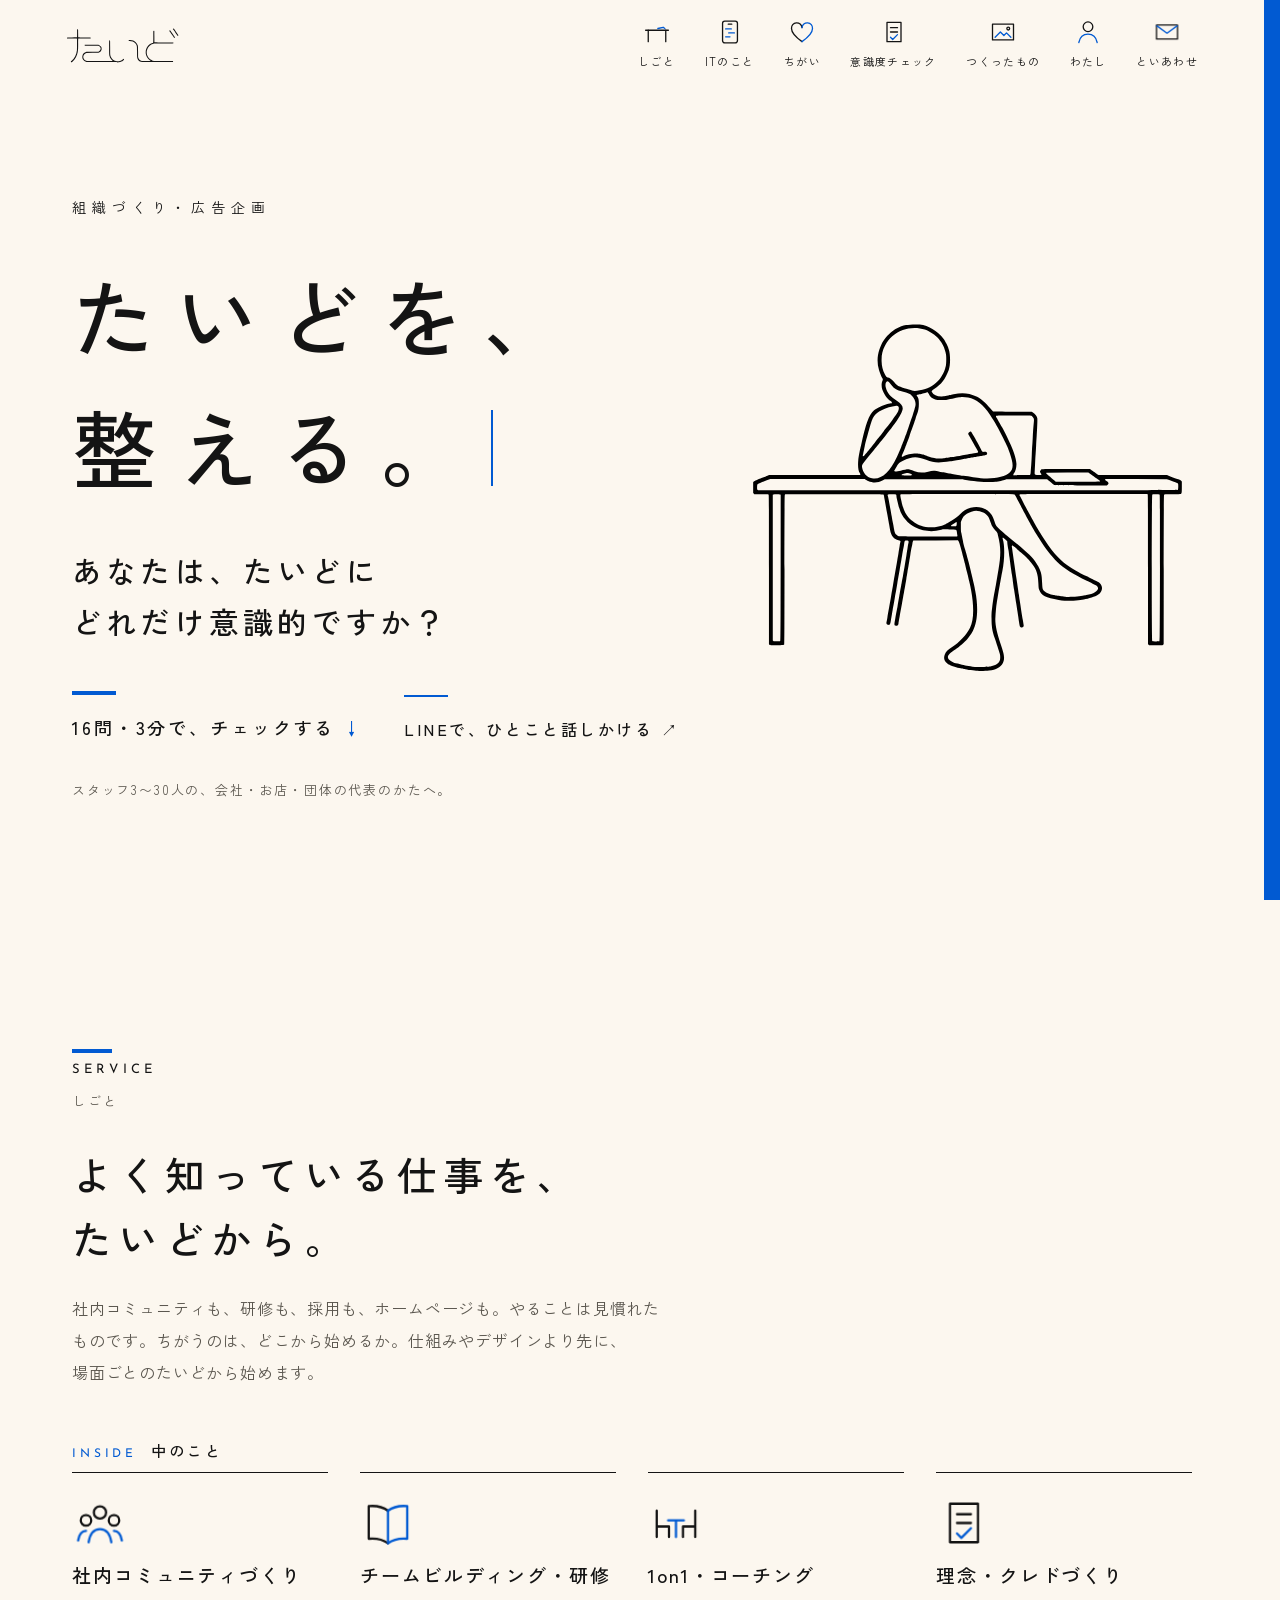
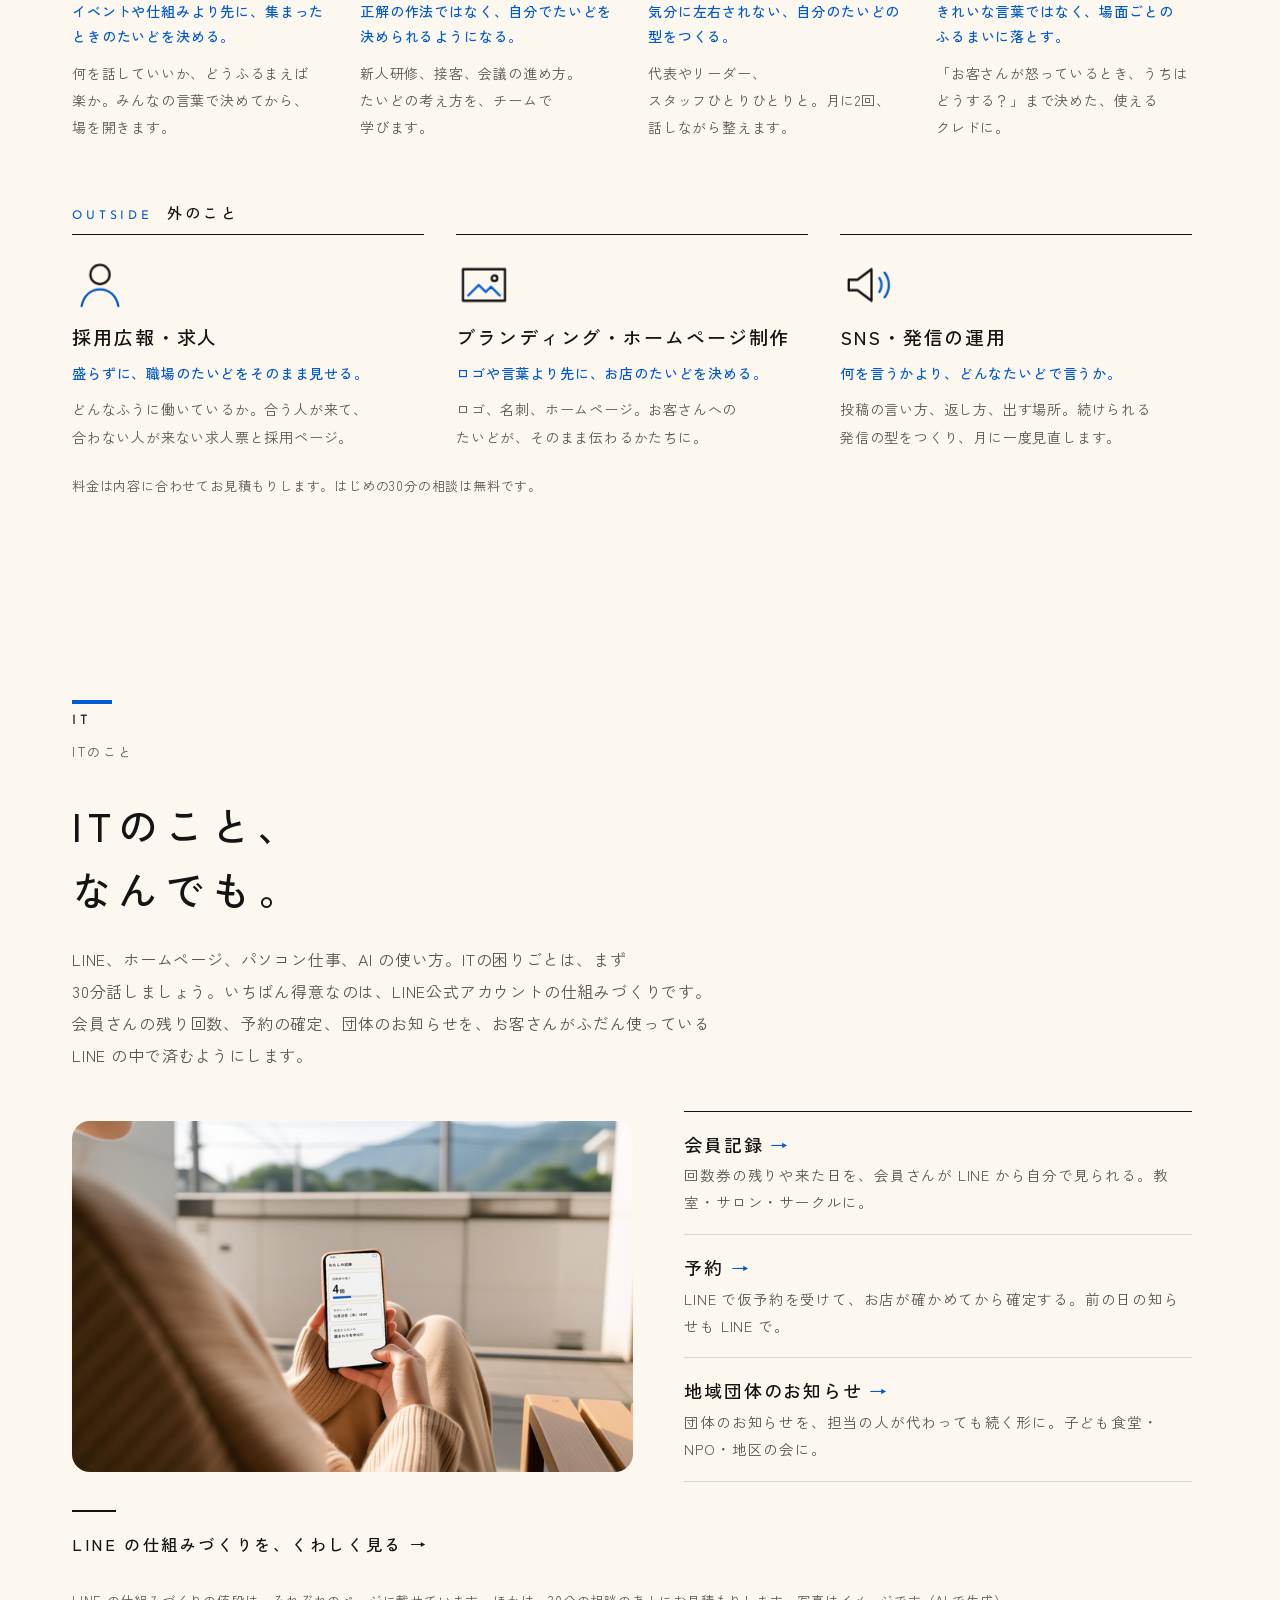
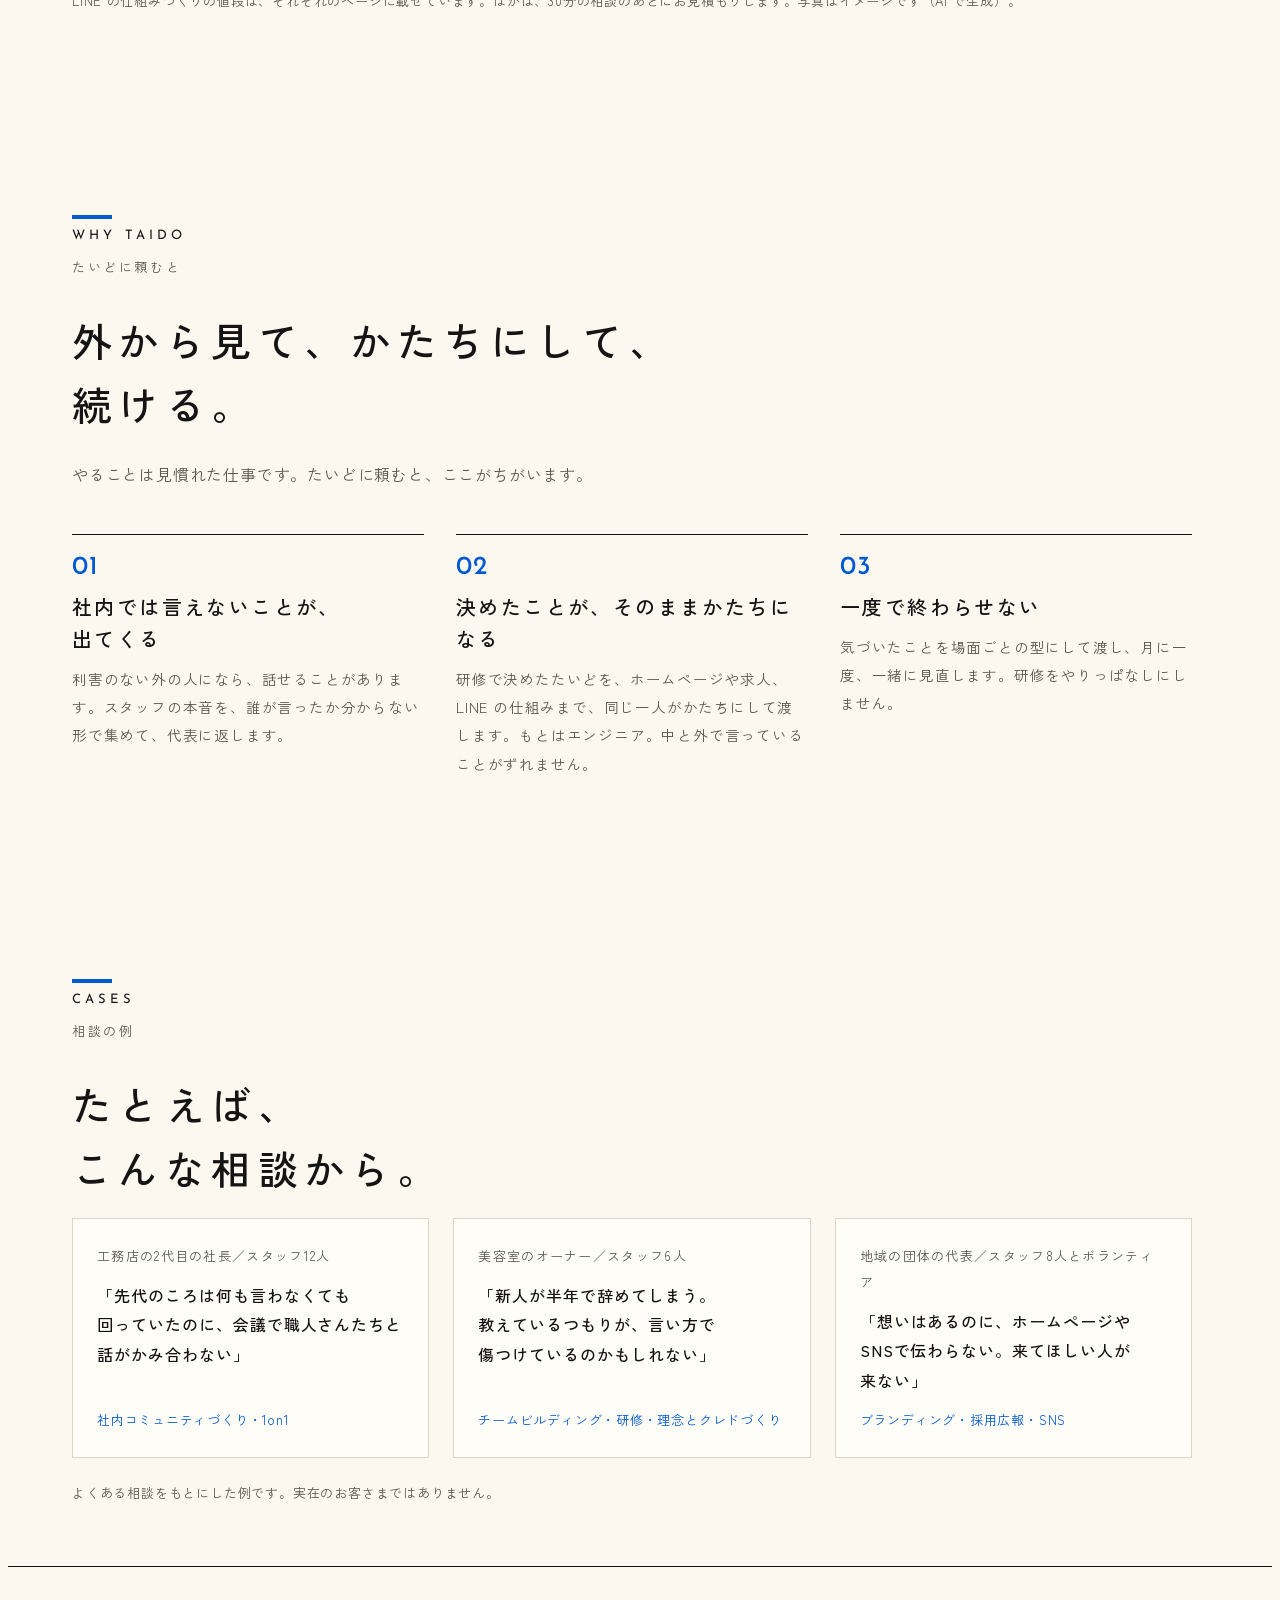
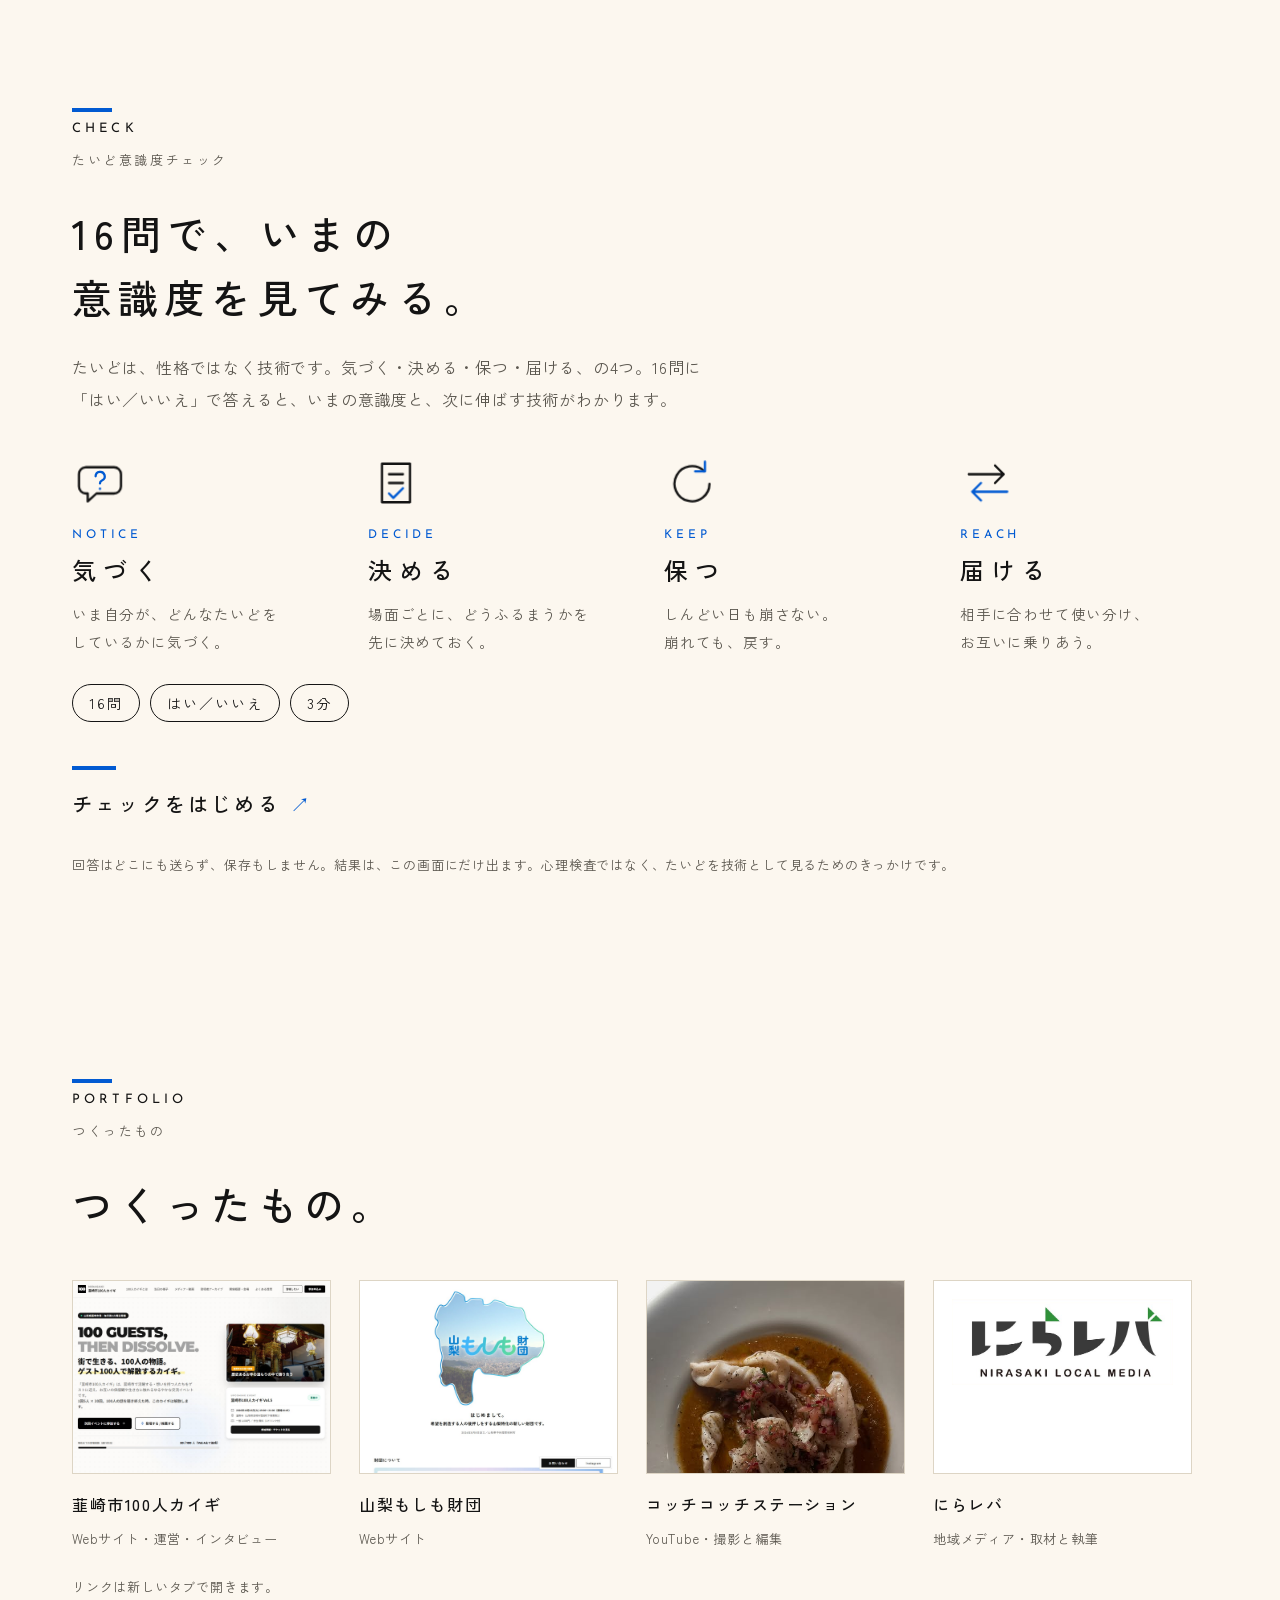
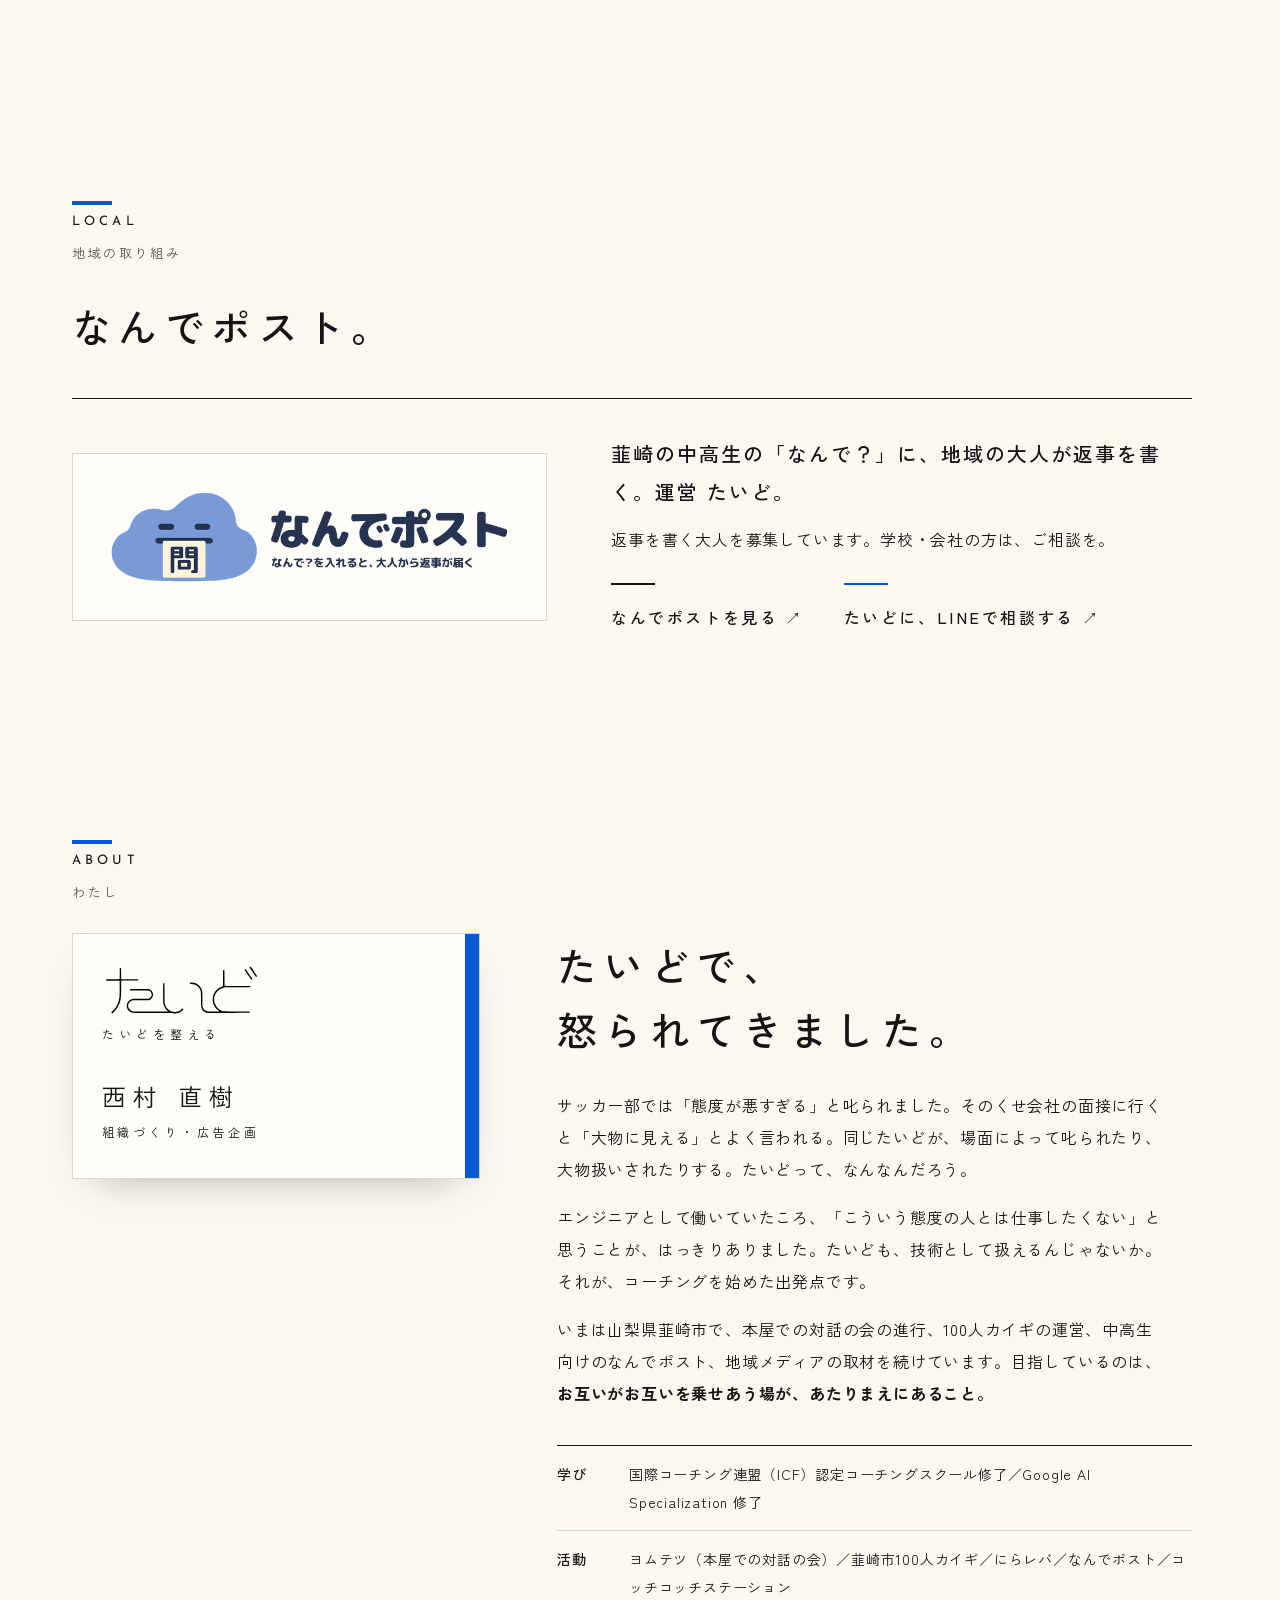
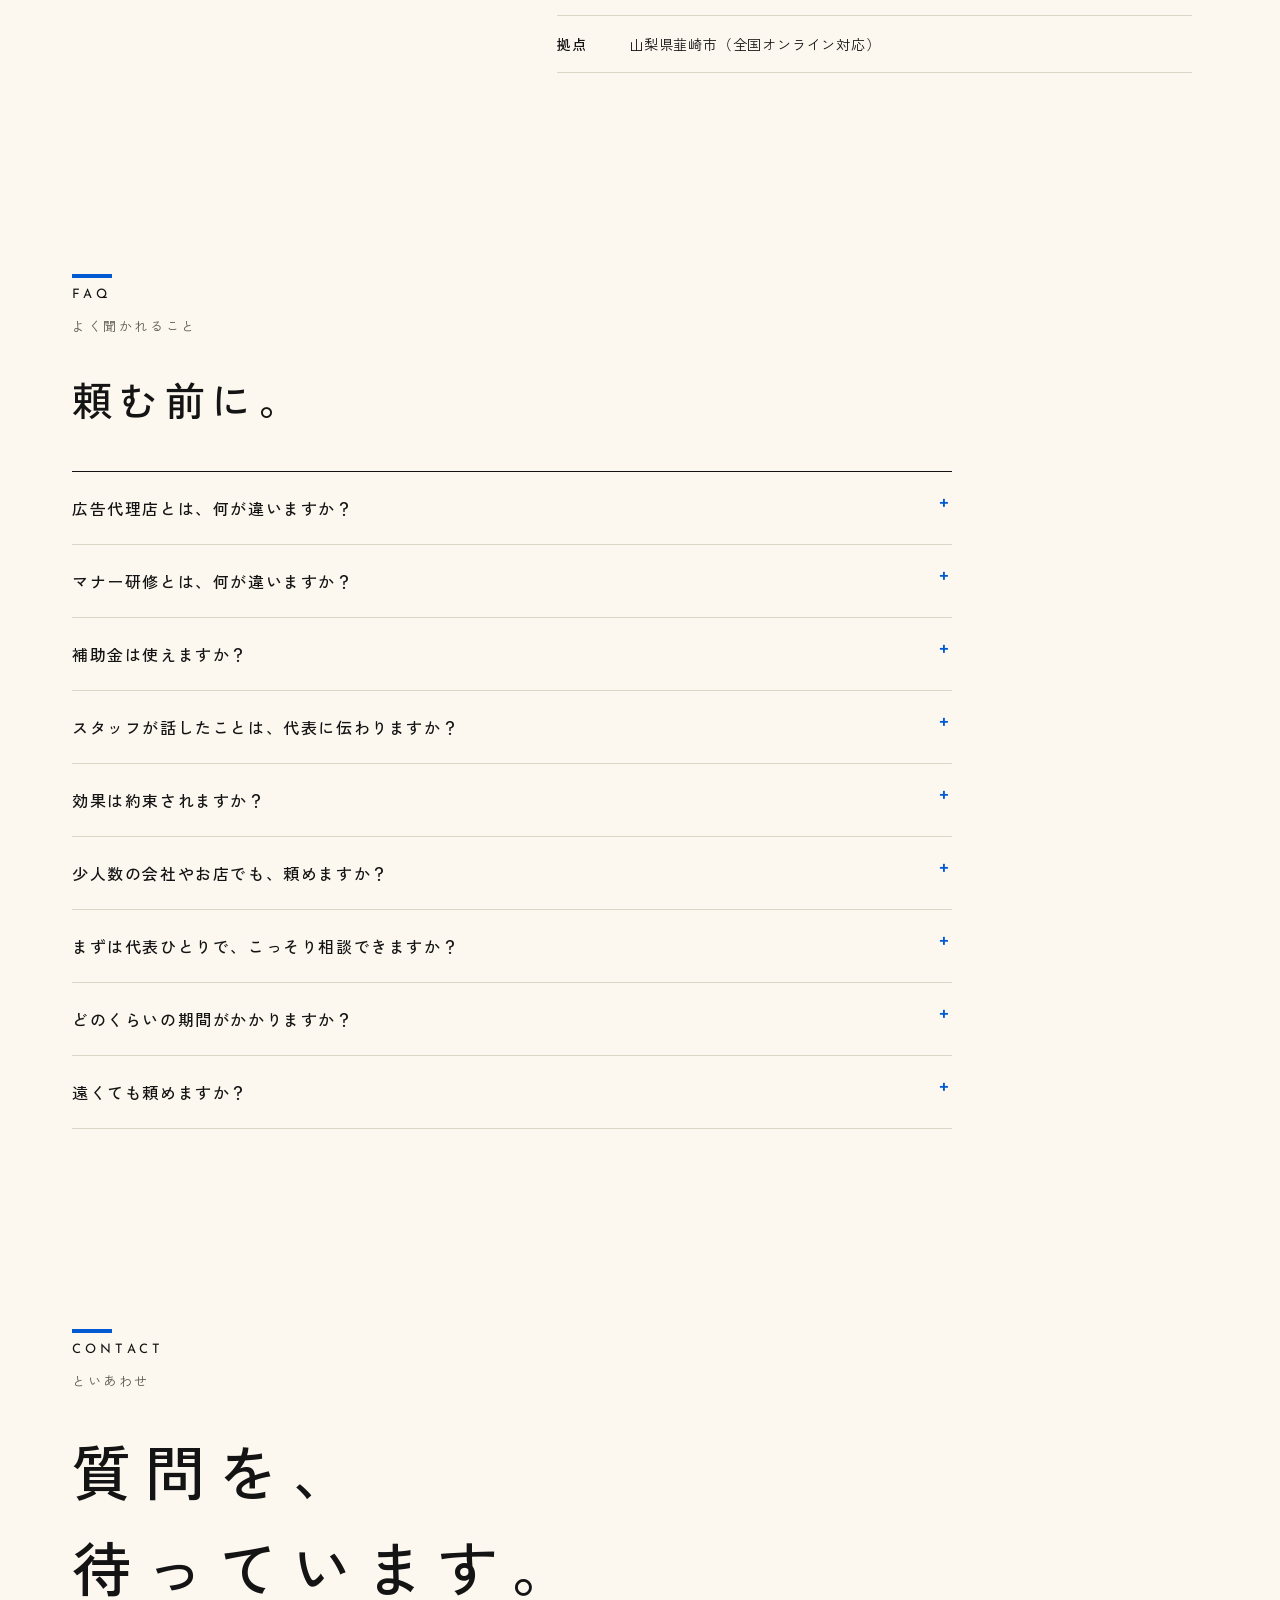
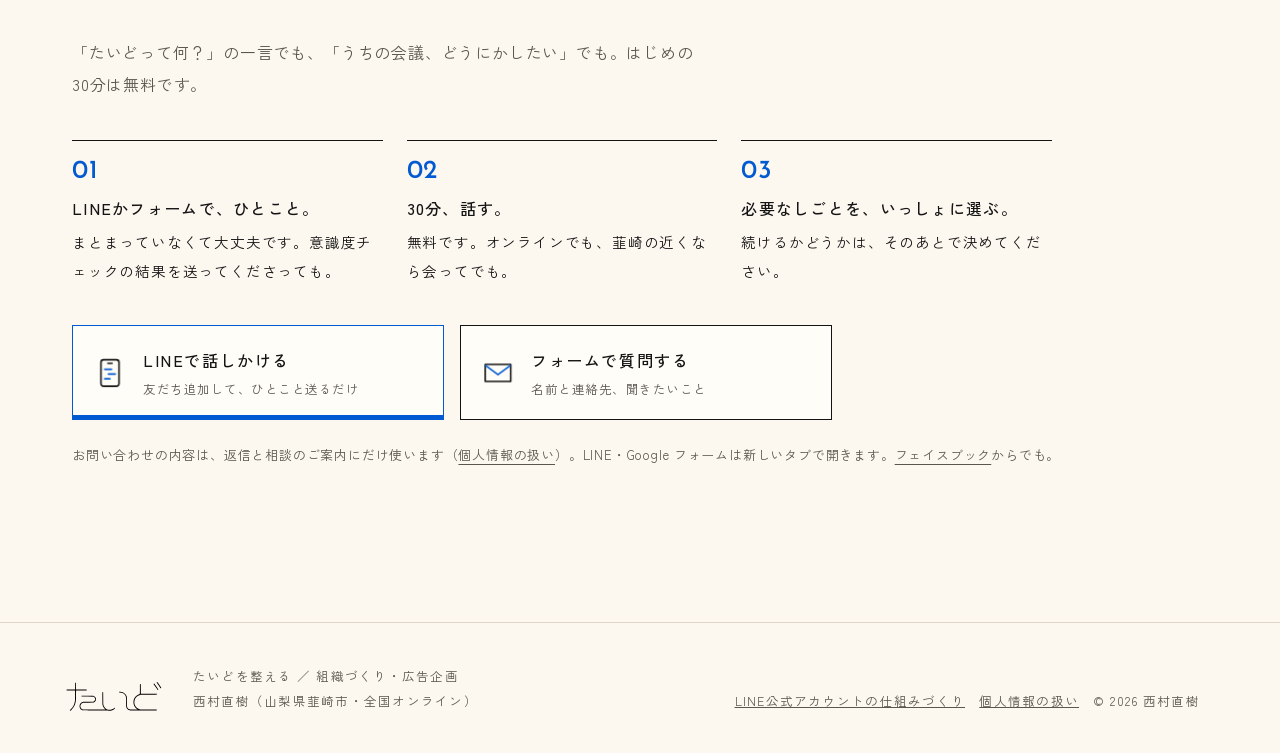
==== commit 0c17c8a3: "トップのプロダクトの節を「ITのこと、なんでも。」に。LINE の仕組みづくりはその中の看板として残し、ほかは相談のあと見積もりと書いた。ナビも「ITのこと」に Co-Authored-By: Cla" ====
--- a/index.html
+++ b/index.html
@@ -44,7 +44,7 @@
 <a class="brand" href="#top"><svg class="logo" viewBox="0 0 297 100" role="img" aria-label="たいど"><path class="logo-body" d="M137.74 93.19C140.29 92.77 141.17 92.50 143.56 91.38C146.51 90.01 150.20 87.03 150.20 86.04C150.20 85.42 149.48 84.60 148.95 84.60C148.73 84.60 148.01 85.08 147.33 85.67C146.65 86.25 145.52 87.08 144.80 87.51C144.08 87.93 143.37 88.39 143.20 88.52C142.78 88.86 140.47 89.74 139.40 89.98C138.91 90.09 138.11 90.32 137.62 90.49C136.60 90.85 132.70 90.92 131.60 90.59C131.21 90.48 130.30 90.26 129.57 90.10C124.10 88.92 118.65 83.96 116.80 78.46C115.44 74.42 115.40 73.90 115.40 55.80C115.39 37.77 115.45 38.55 114.14 38.44C112.78 38.32 112.82 37.70 112.81 55.92C112.79 73.54 112.86 74.88 113.92 78.30C115.19 82.38 116.91 85.18 119.70 87.72C121.35 89.22 121.67 89.68 121.15 89.83C121.01 89.87 106.59 89.90 89.10 89.89L57.30 89.89L55.63 89.35C51.26 87.93 49.15 85.47 48.18 80.62C47.95 79.47 48.72 76.23 49.60 74.71C50.59 72.97 52.66 71.20 54.63 70.40L56.30 69.72L71.20 69.60L86.10 69.48L87.56 68.92C90.28 67.87 92.29 65.88 93.38 63.13C93.95 61.69 94.00 61.38 94.00 59.21C94.00 56.85 94.00 56.84 93.20 55.26C91.88 52.61 90.15 51.01 87.26 49.73L86.03 49.19L69.20 49.21C52.81 49.22 52.37 49.23 51.99 49.61C51.54 50.06 51.50 50.50 51.86 51.20L52.11 51.70L69.11 51.80L86.10 51.90L87.16 52.46C89.42 53.65 90.77 55.34 91.39 57.73C91.80 59.30 91.80 59.33 91.43 60.75C90.79 63.18 89.21 65.16 86.97 66.34L85.90 66.90L71.00 67.01C56.54 67.12 56.06 67.14 54.75 67.55C51.28 68.64 48.28 71.17 46.83 74.22C45.11 77.86 45.38 83.32 47.44 86.53C49.37 89.53 52.37 91.47 56.25 92.22C58.21 92.60 59.33 92.61 92.99 92.59C112.09 92.59 127.88 92.64 128.08 92.72C128.66 92.94 132.99 93.55 134.15 93.58C134.72 93.59 136.34 93.41 137.74 93.19ZM21.76 91.05C28.54 84.29 32.52 76.96 34.28 68.00C35.22 63.23 35.40 59.85 35.40 46.73C35.40 36.64 35.45 34.61 35.68 34.29C35.96 33.91 36.37 33.90 51.10 33.86C62.41 33.83 66.30 33.77 66.51 33.59C66.67 33.46 66.80 33.01 66.80 32.59C66.80 31.10 67.90 31.20 51.12 31.20C37.03 31.20 36.04 31.18 35.75 30.85C35.47 30.54 35.43 29.28 35.37 20.96C35.29 10.58 35.34 11.00 34.17 10.73C33.81 10.64 33.49 10.72 33.17 10.98L32.70 11.37L32.70 20.97C32.70 28.59 32.65 30.63 32.44 30.84C32.23 31.05 29.62 31.12 20.00 31.20C6.71 31.31 7.32 31.25 7.32 32.50C7.32 33.90 6.63 33.82 20.02 33.93C28.08 33.99 32.17 34.10 32.34 34.24C32.74 34.57 32.71 59.58 32.31 63.00C30.98 74.26 26.39 83.60 19.20 89.67C17.44 91.15 17.21 91.38 17.20 91.67C17.20 91.98 18.74 93.40 19.08 93.40C19.26 93.40 20.47 92.34 21.76 91.05ZM272.39 92.29C272.86 91.82 272.99 90.83 272.63 90.40C272.30 89.99 272.25 89.99 249.30 89.99C230.21 89.99 226.10 89.95 225.10 89.71C222.45 89.09 220.88 88.66 220.50 88.45C220.28 88.33 219.59 88.00 218.96 87.71C213.86 85.35 209.39 79.99 207.63 74.10C206.54 70.44 206.52 65.78 207.59 62.30C210.08 54.20 215.78 48.72 223.70 46.82C224.69 46.58 225.72 46.33 226.00 46.26C226.28 46.20 236.99 46.13 249.82 46.12C275.32 46.10 273.80 46.17 273.80 44.93C273.79 44.10 273.60 43.83 272.87 43.62C272.54 43.53 262.00 43.49 249.46 43.53C228.74 43.60 226.61 43.58 226.32 43.29C226.03 43.00 226.00 41.55 226.00 29.15C226.00 13.83 226.07 14.60 224.71 14.60C223.68 14.60 223.16 15.11 223.21 16.07C223.23 16.53 223.24 22.95 223.23 30.34C223.20 45.68 223.42 44.14 221.14 44.83C211.04 47.86 204.18 57.21 204.21 67.90C204.21 69.44 204.30 71.06 204.39 71.50C204.49 71.94 204.71 73.02 204.89 73.90C205.41 76.52 206.39 78.83 208.08 81.40C209.97 84.31 211.65 86.03 214.41 87.91C216.45 89.29 216.74 89.67 215.95 89.87C215.70 89.93 210.77 89.94 205.00 89.89L194.50 89.80L193.00 89.26C189.07 87.85 186.52 85.11 185.62 81.33C185.22 79.64 185.20 79.05 185.20 67.43C185.20 54.51 185.10 52.79 184.20 50.40C183.13 47.57 181.73 45.47 179.31 43.10C175.33 39.21 171.17 37.47 165.29 37.26C161.91 37.14 161.70 37.21 161.74 38.52C161.77 39.62 162.05 39.80 163.77 39.80C169.83 39.82 174.43 41.70 178.17 45.70C179.24 46.85 180.80 48.99 180.80 49.32C180.80 49.39 181.02 49.88 181.29 50.42C182.41 52.64 182.60 54.76 182.61 65.20C182.63 78.56 182.77 81.19 183.57 83.56C185.06 87.97 188.35 90.99 192.90 92.11L194.70 92.56L233.44 92.53C260.60 92.51 272.24 92.44 272.39 92.29Z"/><g class="daku"><path d="M276.90 31.75C277.66 31.09 277.59 30.66 276.47 29.10C271.84 22.65 267.45 16.31 266.60 14.85C265.44 12.84 265.01 12.65 263.91 13.62C263.15 14.29 262.99 14.98 263.51 15.40C263.67 15.54 264.47 16.61 265.27 17.78C266.07 18.95 268.20 22.01 270.01 24.60C271.81 27.19 273.73 29.95 274.26 30.75C275.36 32.38 275.92 32.59 276.90 31.75ZM285.57 26.50C286.22 25.76 286.23 25.43 285.59 24.70C285.40 24.48 285.02 23.94 284.74 23.50C284.46 23.06 283.32 21.39 282.22 19.80C281.11 18.21 279.54 15.91 278.73 14.70C276.78 11.80 274.64 8.94 274.27 8.73C273.67 8.39 272.20 9.43 272.20 10.19C272.20 10.31 273.19 11.73 274.39 13.35C275.60 14.97 277.29 17.37 278.14 18.67C279.00 19.97 280.36 22.04 281.17 23.27C283.94 27.48 284.41 27.83 285.57 26.50Z"/></g></svg></a>
 <nav aria-label="メインナビゲーション">
 <a href="#service"><svg class="ic" aria-hidden="true"><use href="#i-desk"/></svg><span>しごと</span></a>
-<a href="#product"><svg class="ic" aria-hidden="true"><use href="#i-line"/></svg><span>プロダクト</span></a>
+<a href="#product"><svg class="ic" aria-hidden="true"><use href="#i-line"/></svg><span>ITのこと</span></a>
 <a href="#why"><svg class="ic" aria-hidden="true"><use href="#i-heart"/></svg><span>ちがい</span></a>
 <a href="#check"><svg class="ic" aria-hidden="true"><use href="#i-check"/></svg><span>意識度チェック</span></a>
 <a href="#portfolio"><svg class="ic" aria-hidden="true"><use href="#i-frame"/></svg><span>つくったもの</span></a>
@@ -93,9 +93,9 @@
 <p class="note">料金は内容に合わせてお見積もりします。はじめの30分の相談は無料です。</p>
 </section>
 <section class="sec product" id="product" aria-labelledby="product-title">
-<p class="label"><span class="en">PRODUCT</span><span class="t">プロダクト</span></p>
-<h2 id="product-title">お客さんとのやりとりを、<br>いつもの LINE で。</h2>
-<p class="sec-lead">LINE公式アカウントの仕組みづくり。会員さんの残り回数、予約の確定、団体のお知らせ。いま電話や紙でやっていることを、お客さんがふだん使っている LINE の中で済むようにします。お客さんがアプリを入れる必要はありません。</p>
+<p class="label"><span class="en">IT</span><span class="t">ITのこと</span></p>
+<h2 id="product-title">ITのこと、<br>なんでも。</h2>
+<p class="sec-lead">LINE、ホームページ、パソコン仕事、AI の使い方。ITの困りごとは、まず30分話しましょう。いちばん得意なのは、LINE公式アカウントの仕組みづくりです。会員さんの残り回数、予約の確定、団体のお知らせを、お客さんがふだん使っている LINE の中で済むようにします。</p>
 <div class="prod">
 <a class="prod-fig" href="line/"><img src="assets/line/member-800.jpg?v=6" srcset="assets/line/member-800.jpg?v=6 800w, assets/line/member-1600.jpg?v=6 1600w" sizes="(max-width: 760px) 100vw, 50vw" width="1600" height="900" alt="膝の上のスマホを両手で持って見ている人の手元。画面には残り回数の見本" loading="lazy" decoding="async"></a>
 <ul class="prod-list">
@@ -105,7 +105,7 @@
 </ul>
 </div>
 <p class="prod-go"><a class="more more-in" href="line/">LINE の仕組みづくりを、くわしく見る</a></p>
-<p class="note">値段は、それぞれのページに載せています。写真はイメージです（AI で生成）。</p>
+<p class="note">LINE の仕組みづくりの値段は、それぞれのページに載せています。ほかは、30分の相談のあとにお見積もりします。写真はイメージです（AI で生成）。</p>
 </section>
 <section class="sec outside why" id="why" aria-labelledby="why-title">
 <p class="label"><span class="en">WHY TAIDO</span><span class="t">たいどに頼むと</span></p>
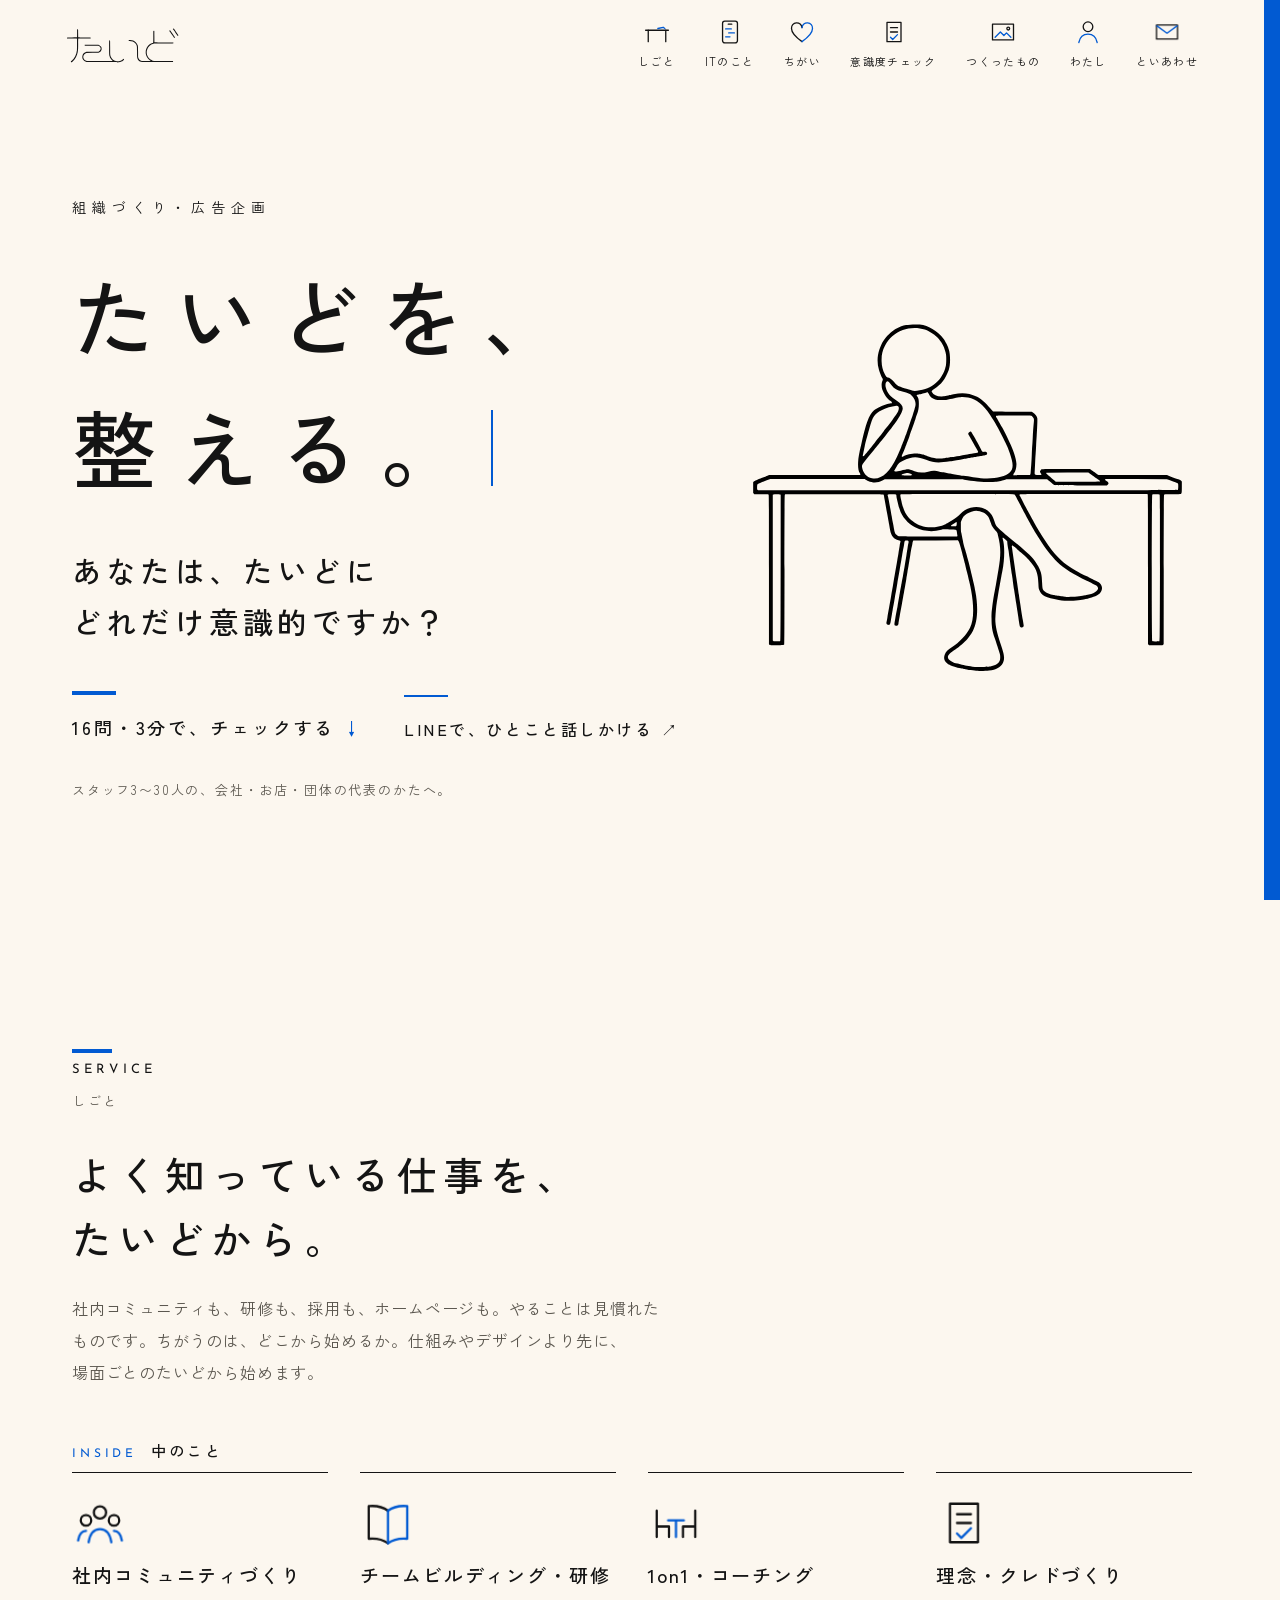
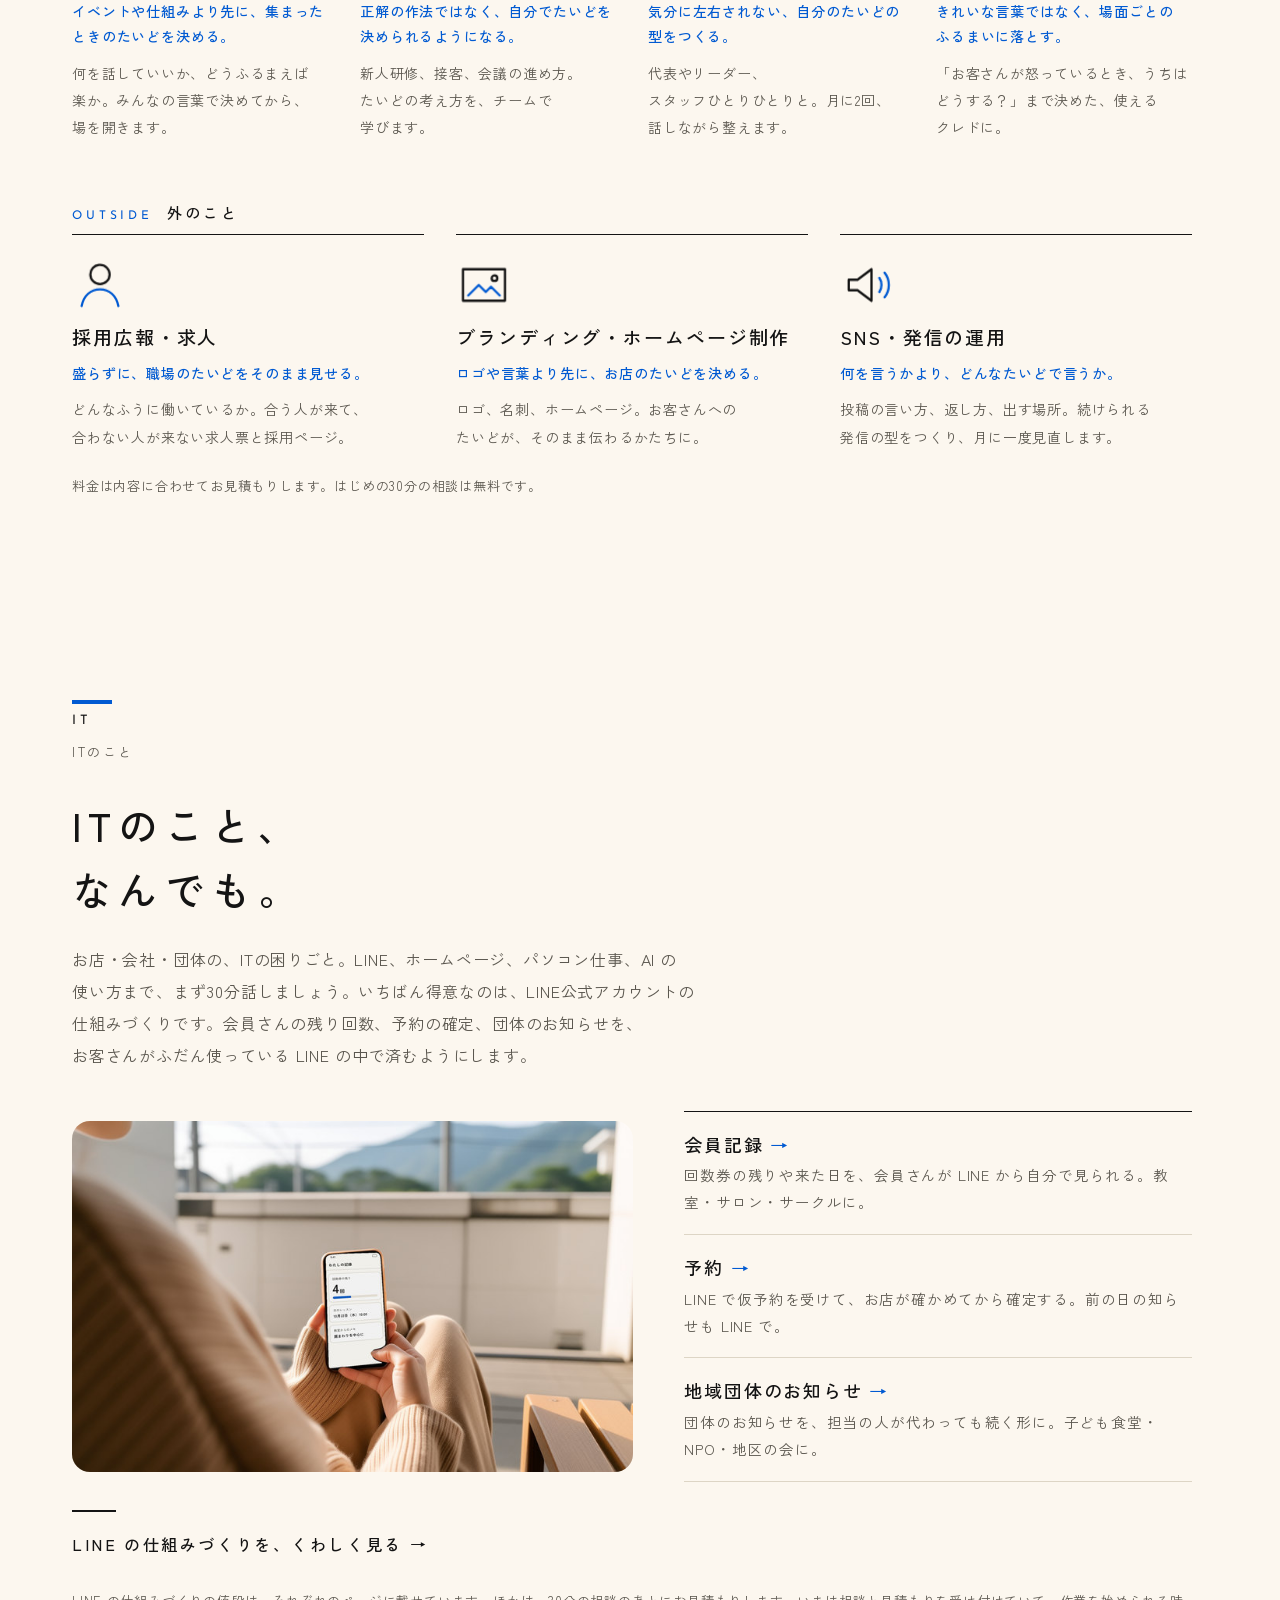
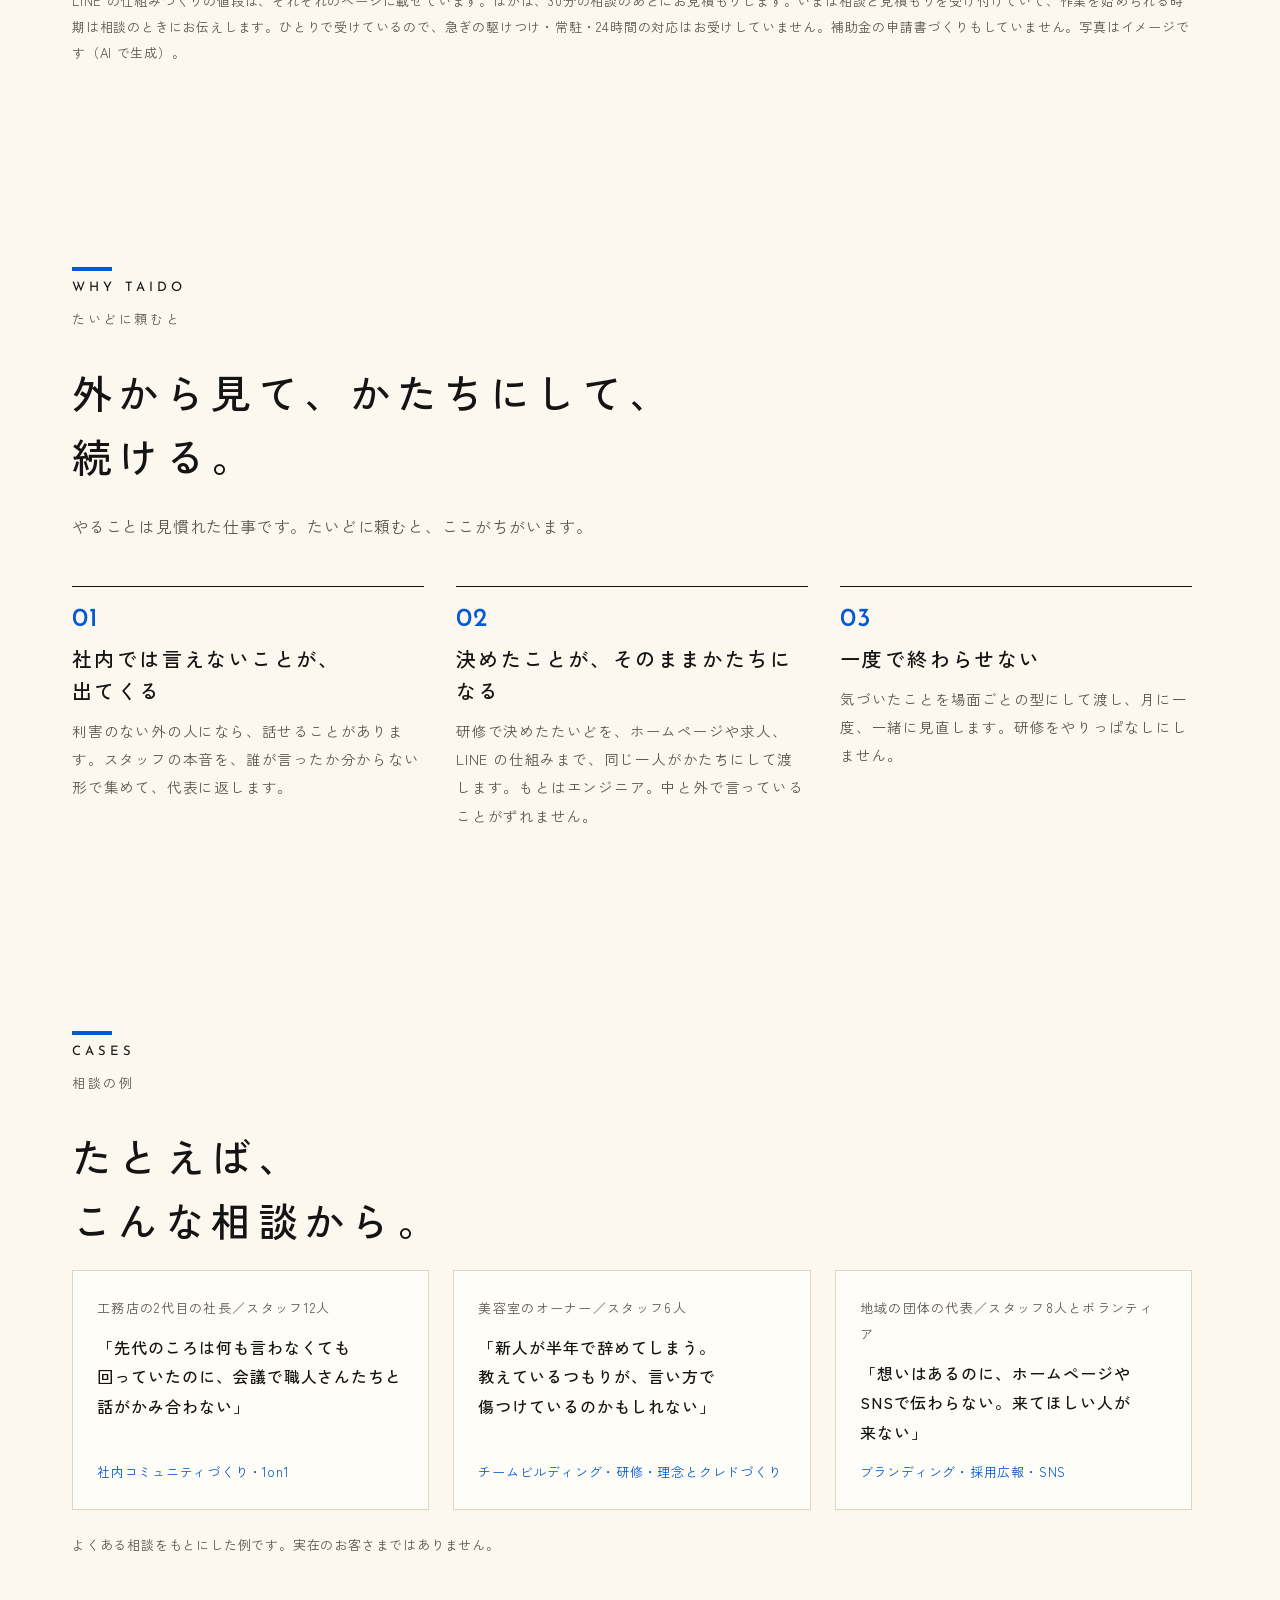
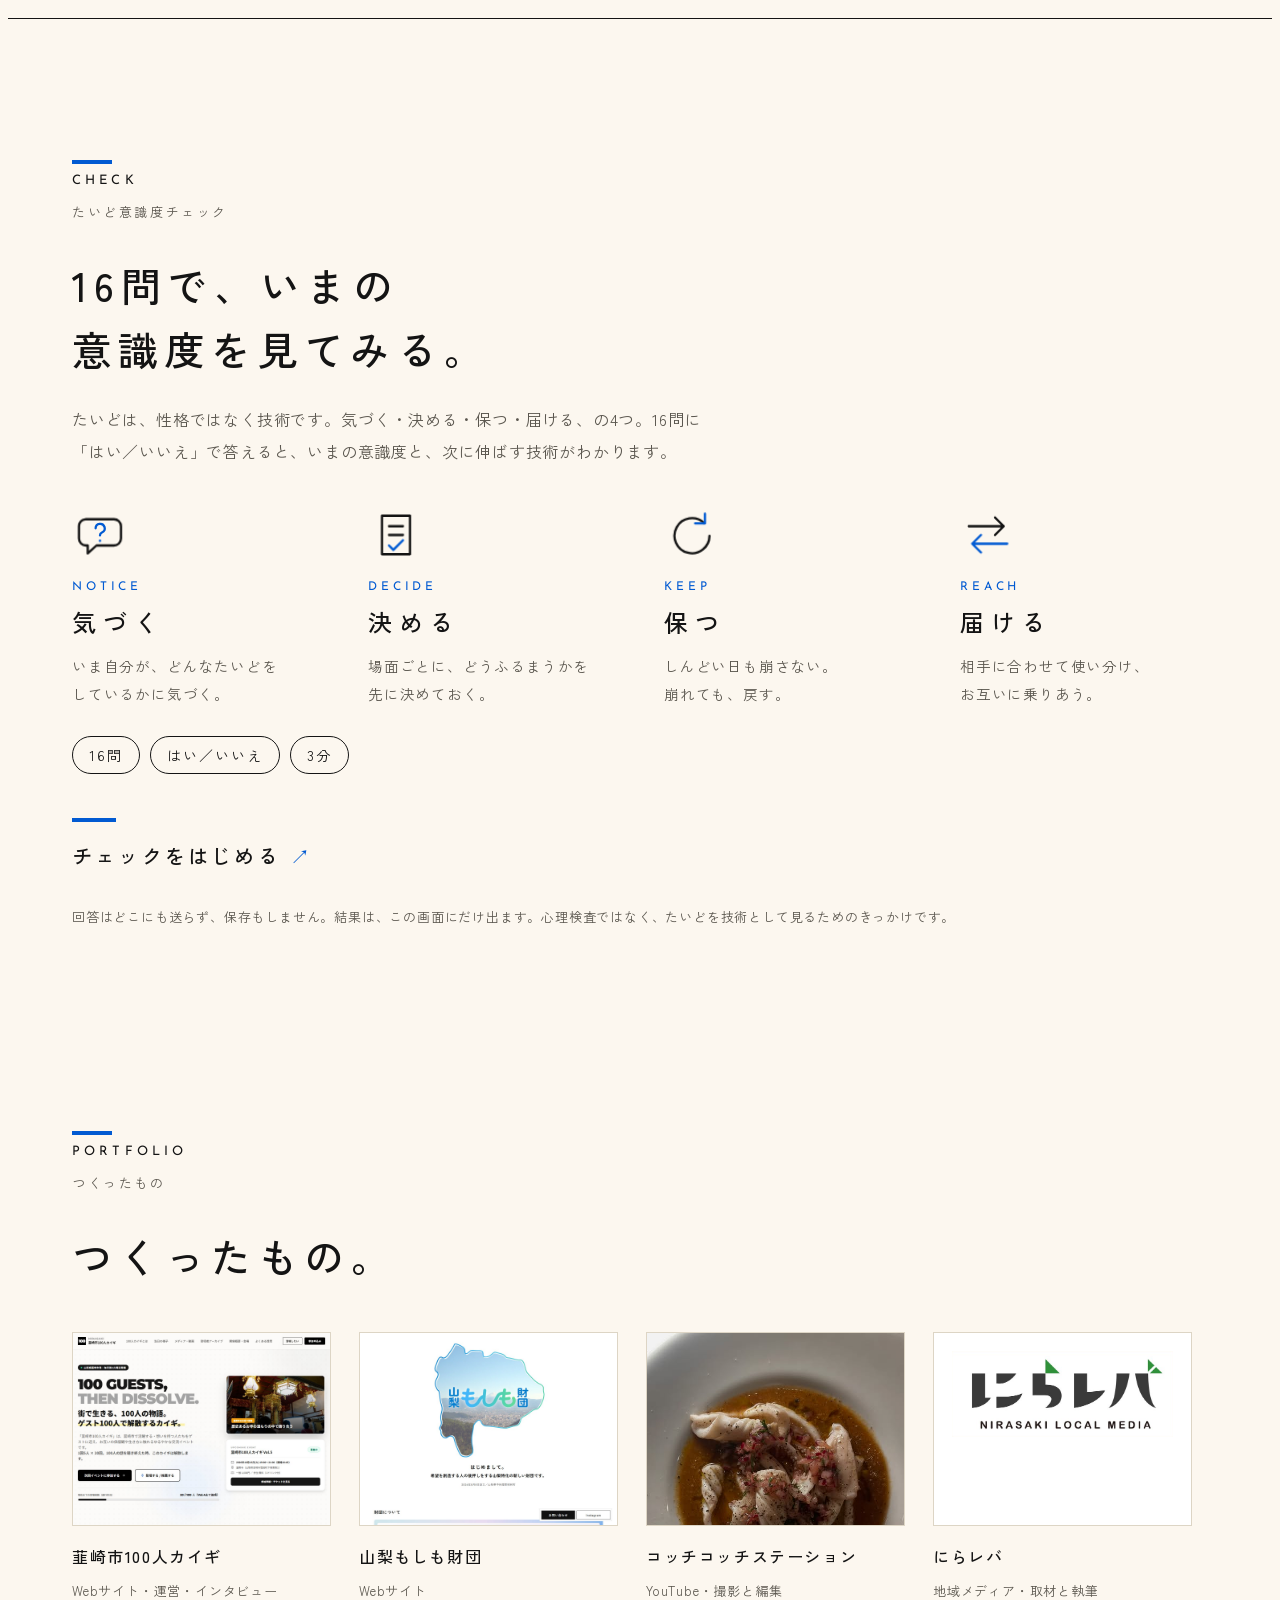
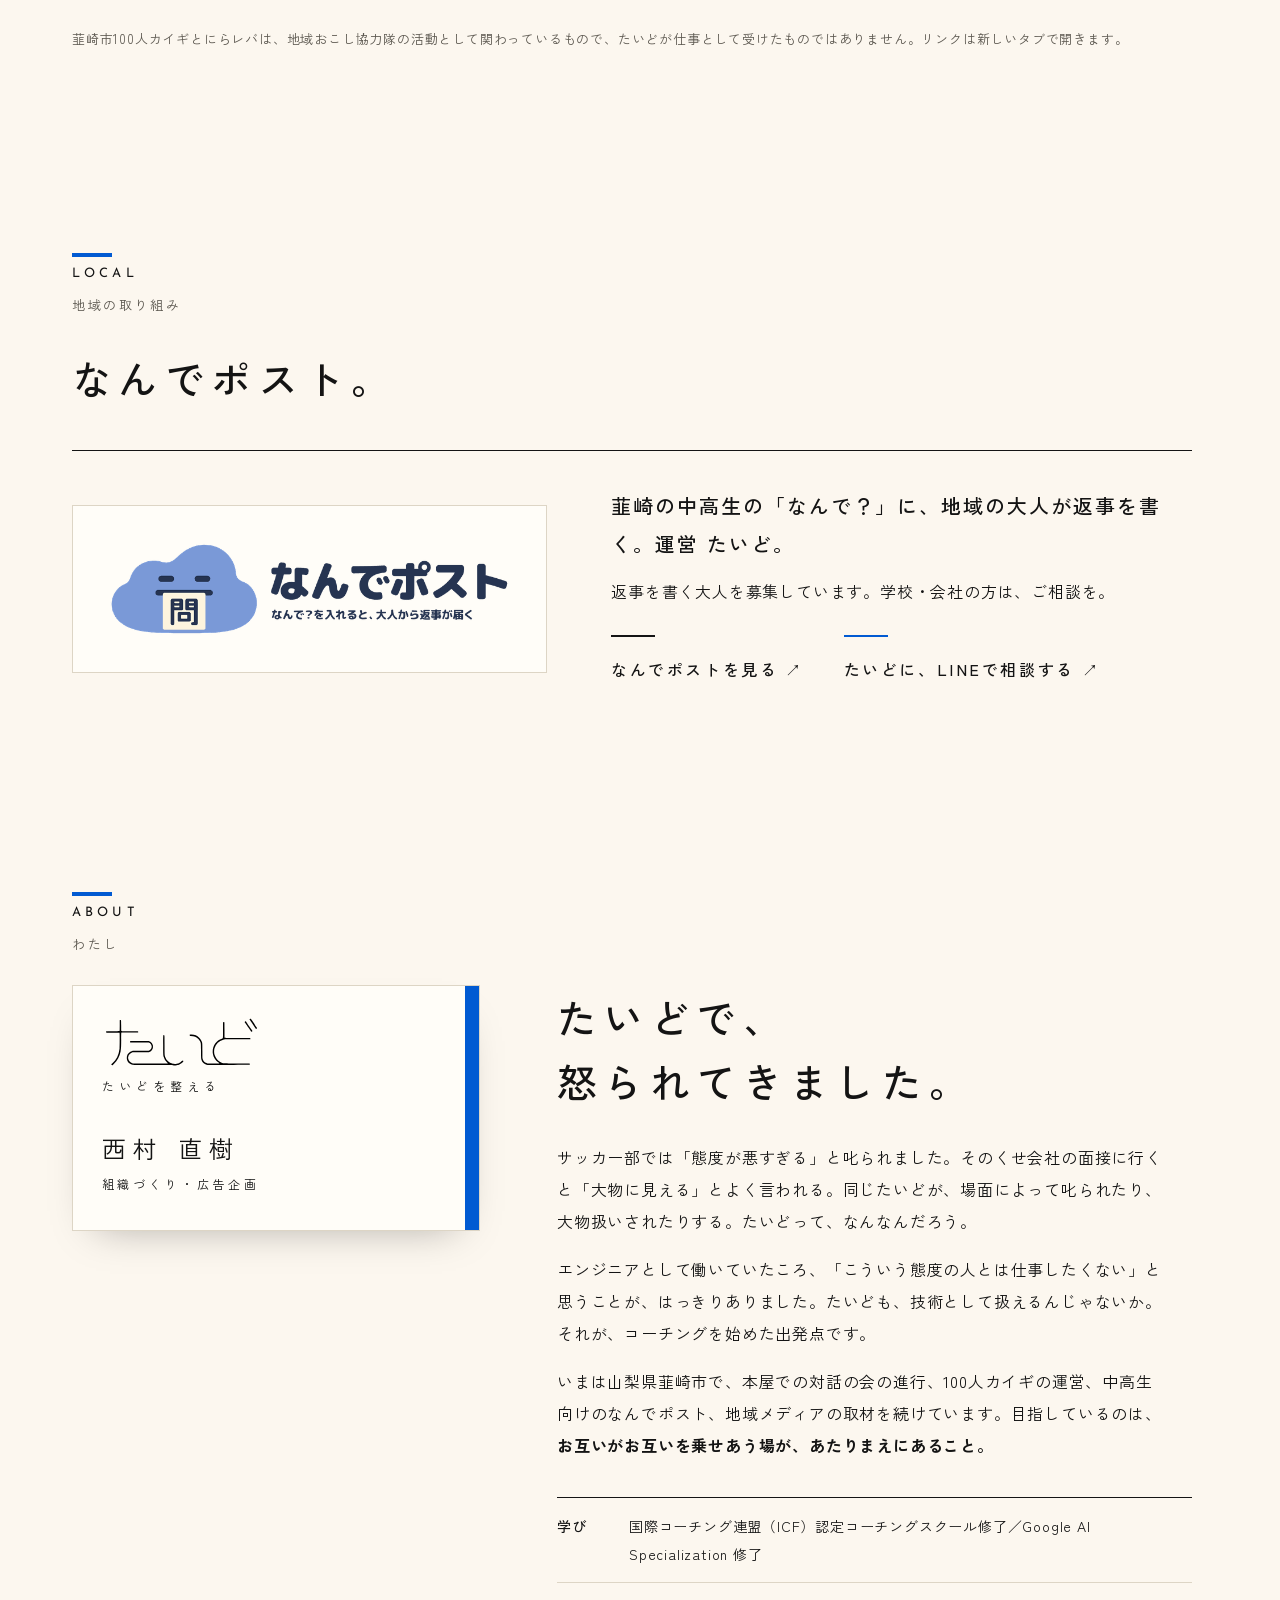
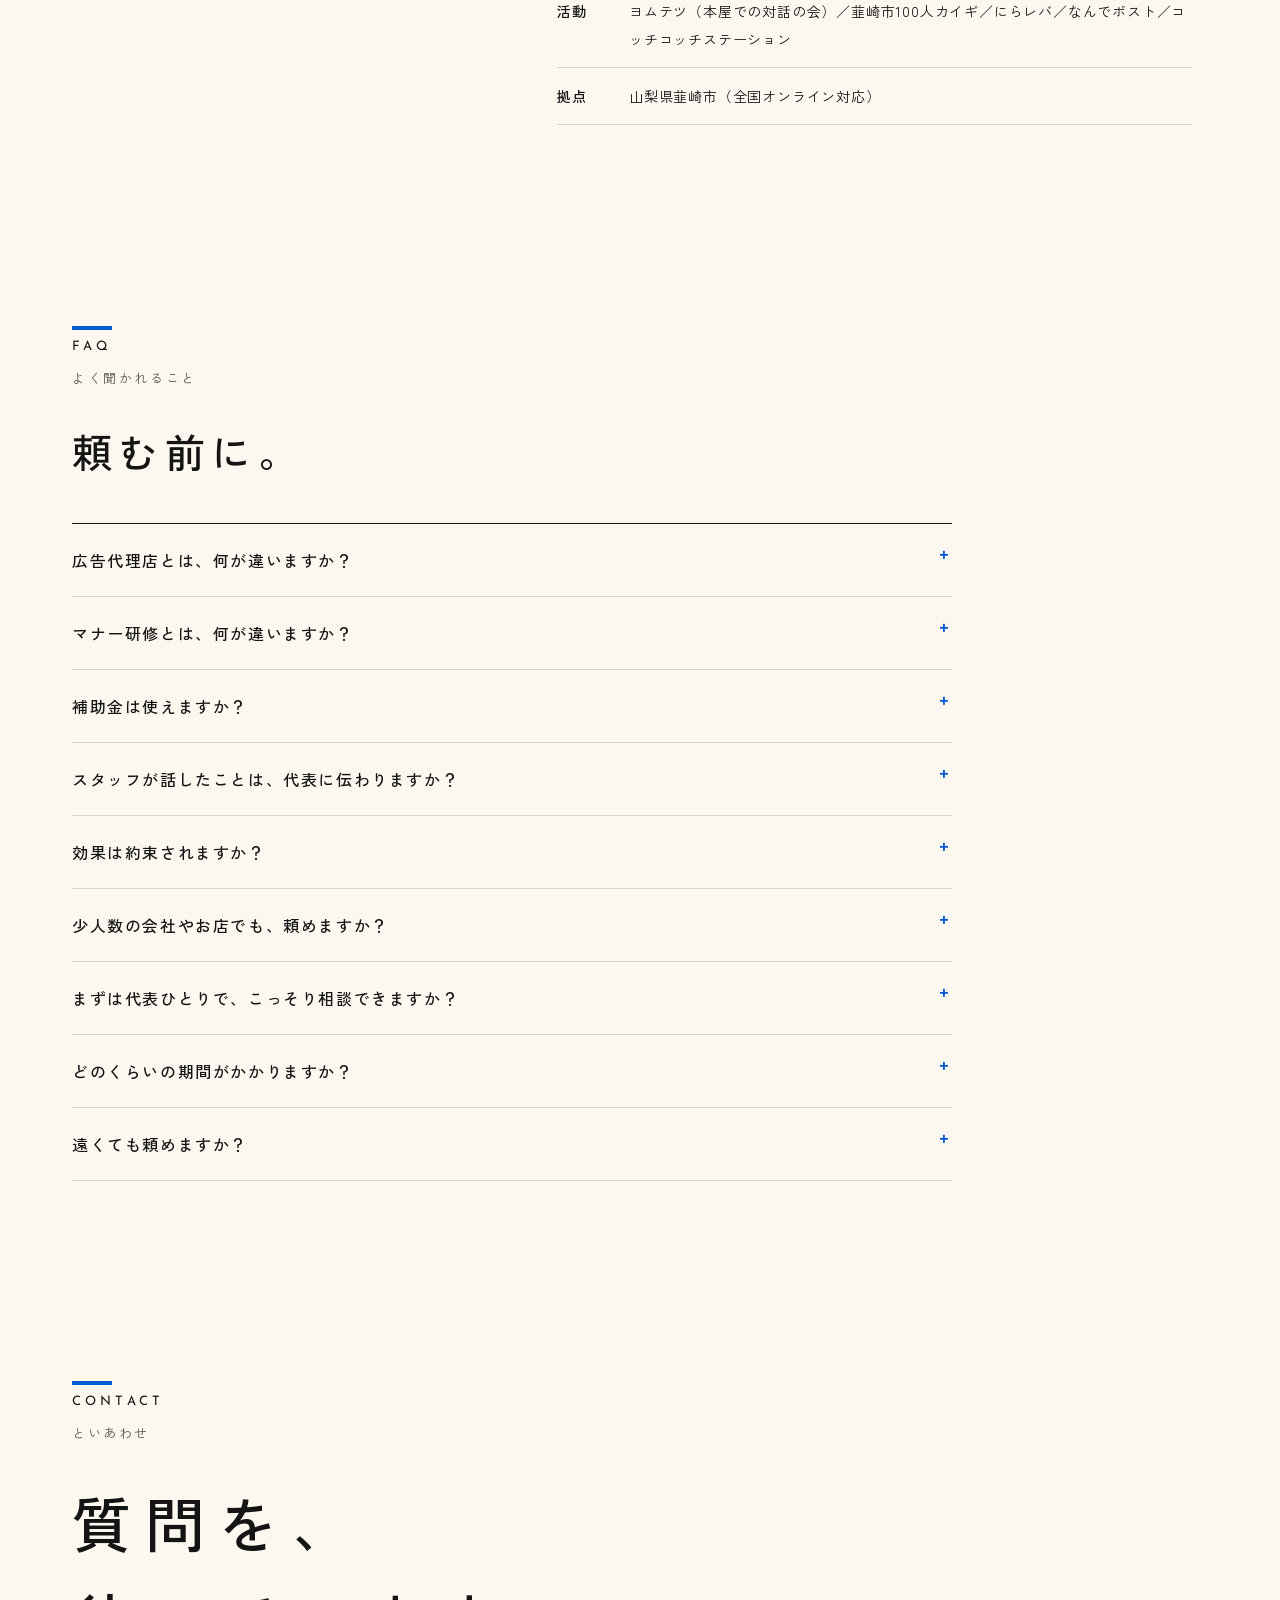
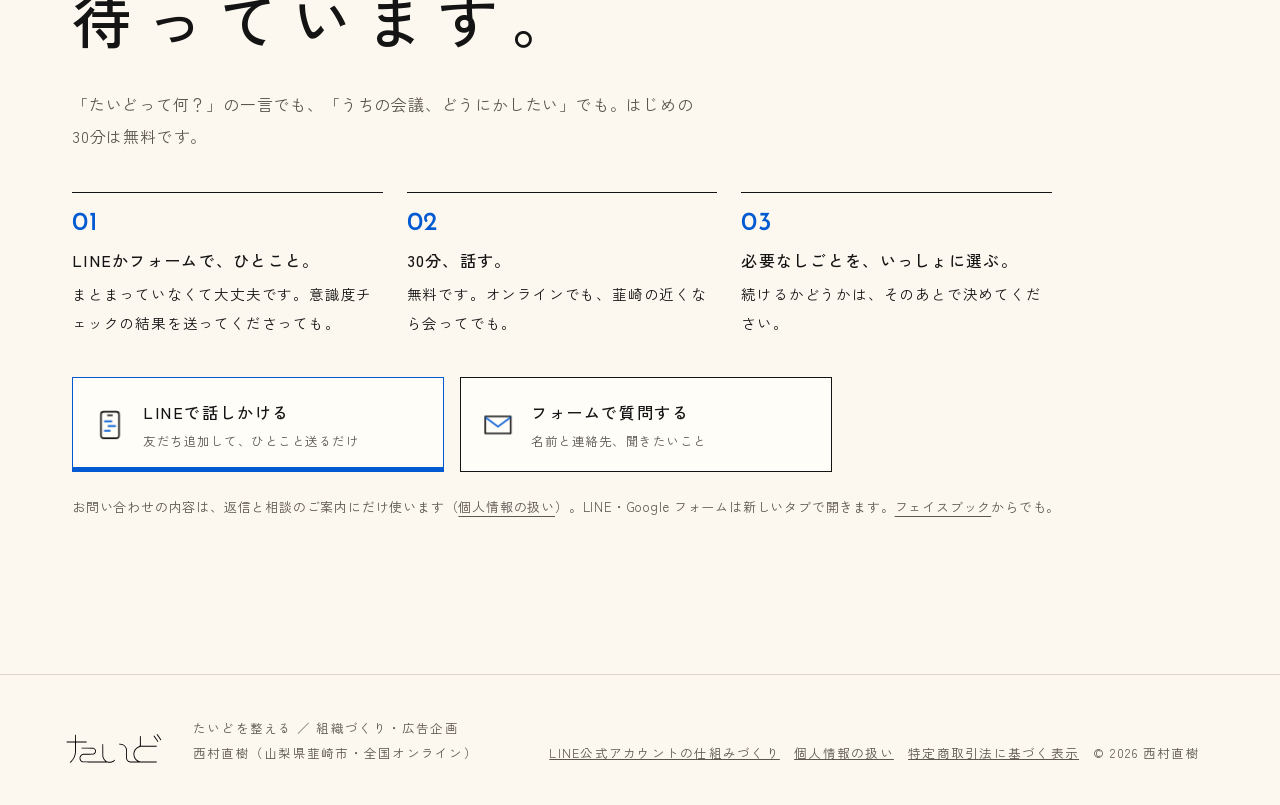
==== commit c8e1bbef: "品質・法務室のレビュー（2026-10-22）の直し案: ITの節に相手（お店・会社・団体）と受けないこと・時期を足し、補助金の答えに申請書は書かないこと、つくったものに協力隊の活動との関係、フッター" ====
--- a/index.html
+++ b/index.html
@@ -95,7 +95,7 @@
 <section class="sec product" id="product" aria-labelledby="product-title">
 <p class="label"><span class="en">IT</span><span class="t">ITのこと</span></p>
 <h2 id="product-title">ITのこと、<br>なんでも。</h2>
-<p class="sec-lead">LINE、ホームページ、パソコン仕事、AI の使い方。ITの困りごとは、まず30分話しましょう。いちばん得意なのは、LINE公式アカウントの仕組みづくりです。会員さんの残り回数、予約の確定、団体のお知らせを、お客さんがふだん使っている LINE の中で済むようにします。</p>
+<p class="sec-lead">お店・会社・団体の、ITの困りごと。LINE、ホームページ、パソコン仕事、AI の使い方まで、まず30分話しましょう。いちばん得意なのは、LINE公式アカウントの仕組みづくりです。会員さんの残り回数、予約の確定、団体のお知らせを、お客さんがふだん使っている LINE の中で済むようにします。</p>
 <div class="prod">
 <a class="prod-fig" href="line/"><img src="assets/line/member-800.jpg?v=6" srcset="assets/line/member-800.jpg?v=6 800w, assets/line/member-1600.jpg?v=6 1600w" sizes="(max-width: 760px) 100vw, 50vw" width="1600" height="900" alt="膝の上のスマホを両手で持って見ている人の手元。画面には残り回数の見本" loading="lazy" decoding="async"></a>
 <ul class="prod-list">
@@ -105,7 +105,7 @@
 </ul>
 </div>
 <p class="prod-go"><a class="more more-in" href="line/">LINE の仕組みづくりを、くわしく見る</a></p>
-<p class="note">LINE の仕組みづくりの値段は、それぞれのページに載せています。ほかは、30分の相談のあとにお見積もりします。写真はイメージです（AI で生成）。</p>
+<p class="note">LINE の仕組みづくりの値段は、それぞれのページに載せています。ほかは、30分の相談のあとにお見積もりします。いまは相談と見積もりを受け付けていて、作業を始められる時期は相談のときにお伝えします。ひとりで受けているので、急ぎの駆けつけ・常駐・24時間の対応はお受けしていません。補助金の申請書づくりもしていません。写真はイメージです（AI で生成）。</p>
 </section>
 <section class="sec outside why" id="why" aria-labelledby="why-title">
 <p class="label"><span class="en">WHY TAIDO</span><span class="t">たいどに頼むと</span></p>
@@ -155,7 +155,7 @@
 <a class="work" href="https://www.youtube.com/channel/UCSBG7mO6jWSn_i9Ke6qzU1A" target="_blank" rel="noopener noreferrer"><img src="assets/act-koti.jpg" alt="" width="640" height="640" loading="lazy"><p class="work-name">コッチコッチステーション</p><p class="work-kind">YouTube・撮影と編集</p></a>
 <a class="work" href="https://nirasaki.fun/" target="_blank" rel="noopener noreferrer"><img src="assets/act-nirareba-v2.png" alt="" width="620" height="243" loading="lazy" class="contain"><p class="work-name">にらレバ</p><p class="work-kind">地域メディア・取材と執筆</p></a>
 </div>
-<p class="note">リンクは新しいタブで開きます。</p>
+<p class="note">韮崎市100人カイギとにらレバは、地域おこし協力隊の活動として関わっているもので、たいどが仕事として受けたものではありません。リンクは新しいタブで開きます。</p>
 </section>
 
 <section class="sec local" id="local" aria-labelledby="local-title">
@@ -204,7 +204,7 @@
 <div class="faq-list">
 <details><summary>広告代理店とは、何が違いますか？</summary><p>広告の枠を売って手数料をいただくことはしません。中で決めたたいどから、外に出すものをつくります。職場でのふるまいと、外で言っていることがずれないように。</p></details>
 <details><summary>マナー研修とは、何が違いますか？</summary><p>正しい作法を覚えるのではなく、場面ごとのたいどを、自分たちで決められるようになることを目指します。気分に左右されない、自分たちの型です。</p></details>
-<details><summary>補助金は使えますか？</summary><p>使える場合があります。くわしくは30分の相談で。</p></details>
+<details><summary>補助金は使えますか？</summary><p>使える場合があります（小規模事業者持続化補助金など）。IT導入補助金の支援事業者には登録していません。申請書は事業者さまご自身で書いていただき、たいどは計画の材料づくりと助言までをお手伝いします。くわしくは30分の相談で。</p></details>
 <details><summary>スタッフが話したことは、代表に伝わりますか？</summary><p>誰が言ったか分からない形でまとめ、個別の発言は伝えません。3人より少ない人の話は傾向だけを書きます。録音は話す人の了承があるときだけ。詳しくは<a href="privacy.html">個人情報の扱い</a>に。</p></details>
 <details><summary>効果は約束されますか？</summary><p>売上や応募の数字は約束しません。約束するのは、決めた時間を使うことと、決めたことを1枚やかたちにして渡すことです。</p></details>
 <details><summary>少人数の会社やお店でも、頼めますか？</summary><p>頼めます。スタッフ3人ほどから、30人くらいまでの職場を想定しています。</p></details>
@@ -234,6 +234,6 @@
 <footer class="site-footer">
 <img src="assets/taido-logo-line.svg" alt="たいど" width="297" height="100">
 <p>たいどを整える ／ 組織づくり・広告企画<br>西村直樹（山梨県韮崎市・全国オンライン）</p>
-<p class="copy"><a href="line/">LINE公式アカウントの仕組みづくり</a>　<a href="privacy.html">個人情報の扱い</a>　© 2026 西村直樹</p>
+<p class="copy"><a href="line/">LINE公式アカウントの仕組みづくり</a>　<a href="privacy.html">個人情報の扱い</a>　<a href="tokushoho.html">特定商取引法に基づく表示</a>　© 2026 西村直樹</p>
 </footer>
 </body></html>
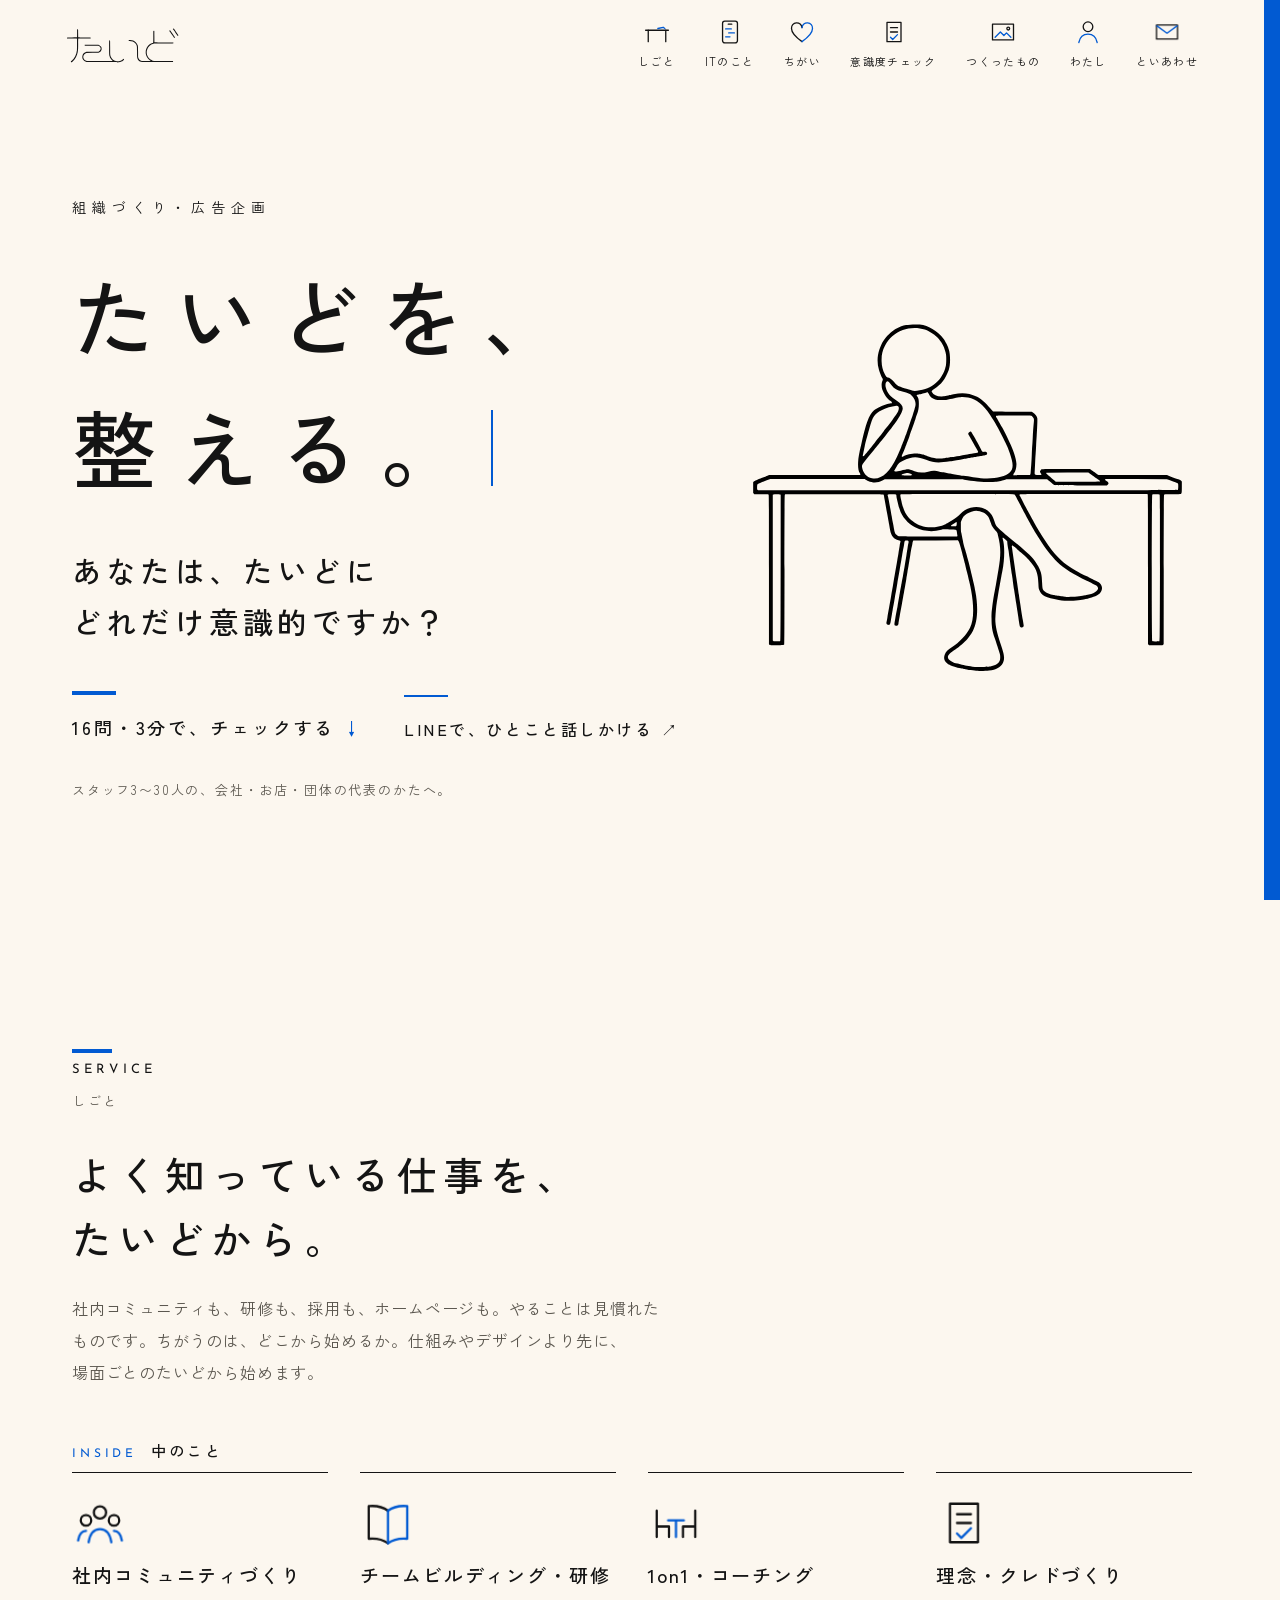
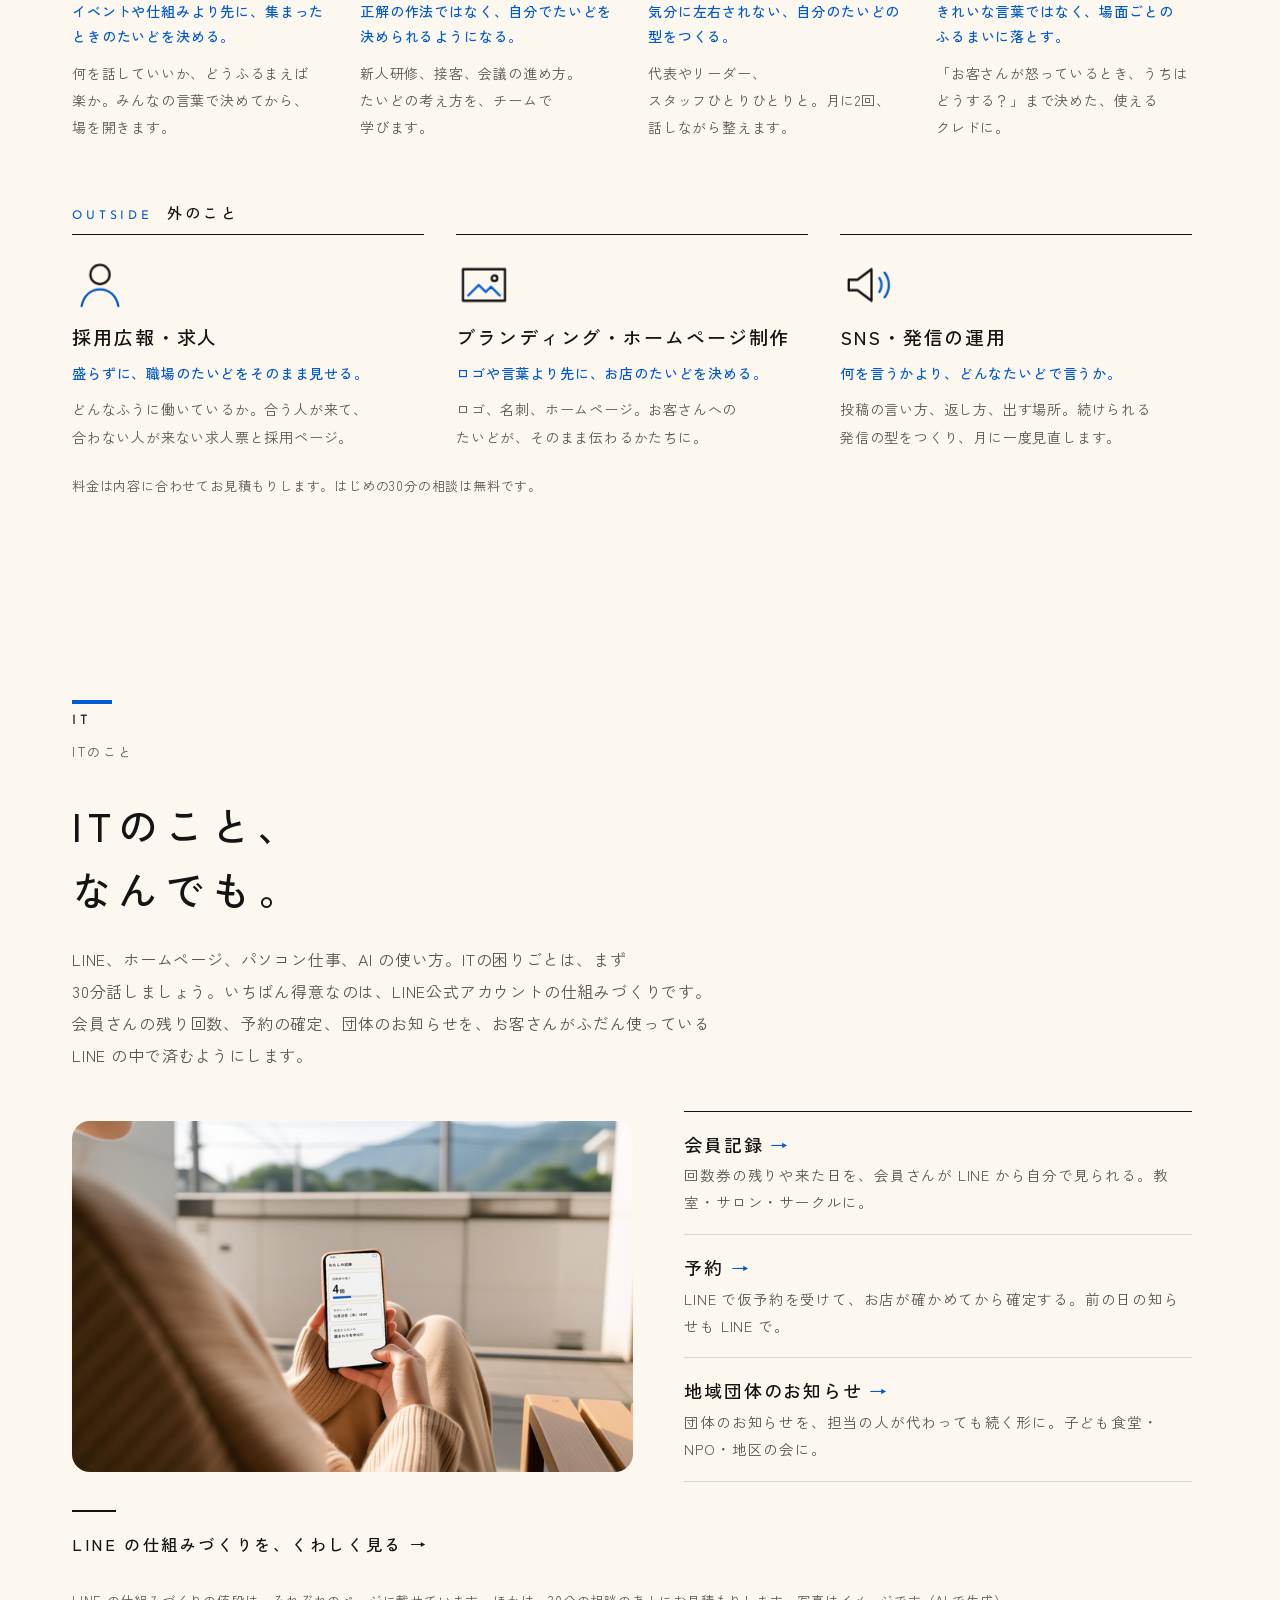
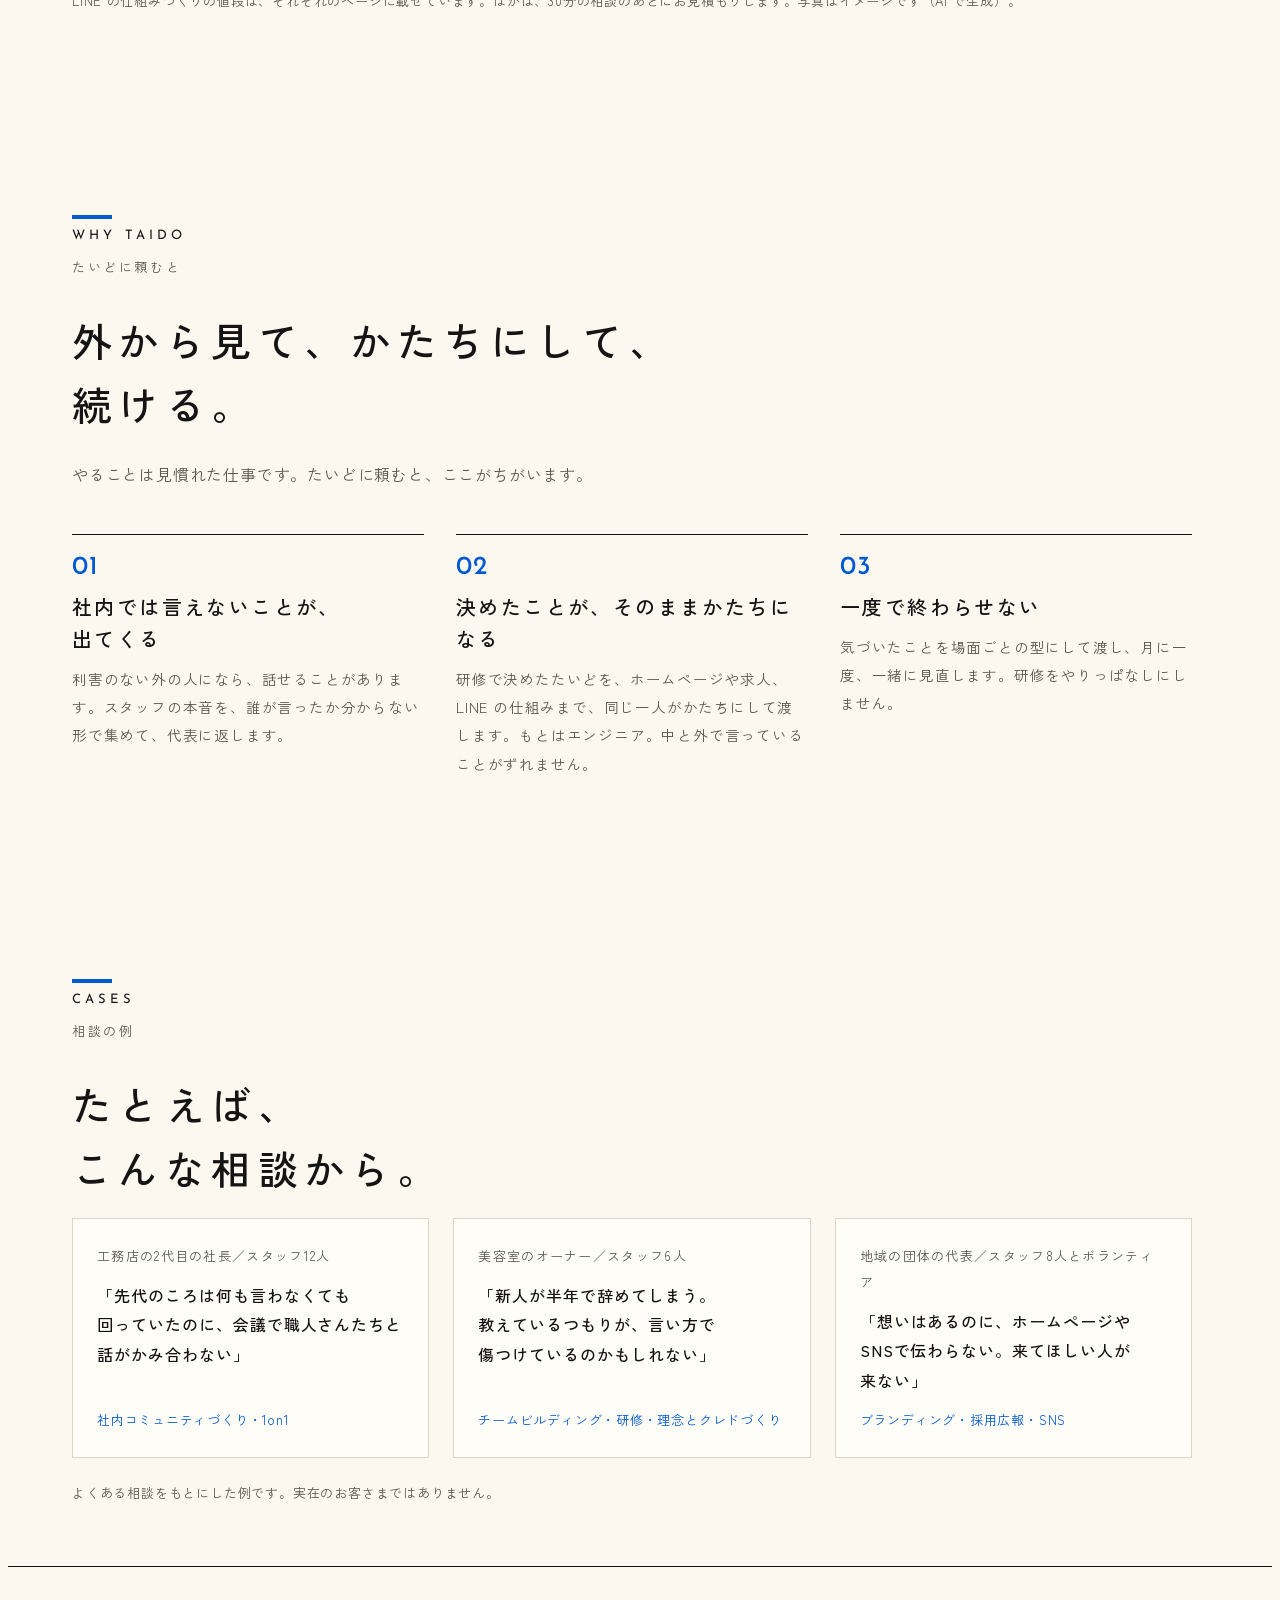
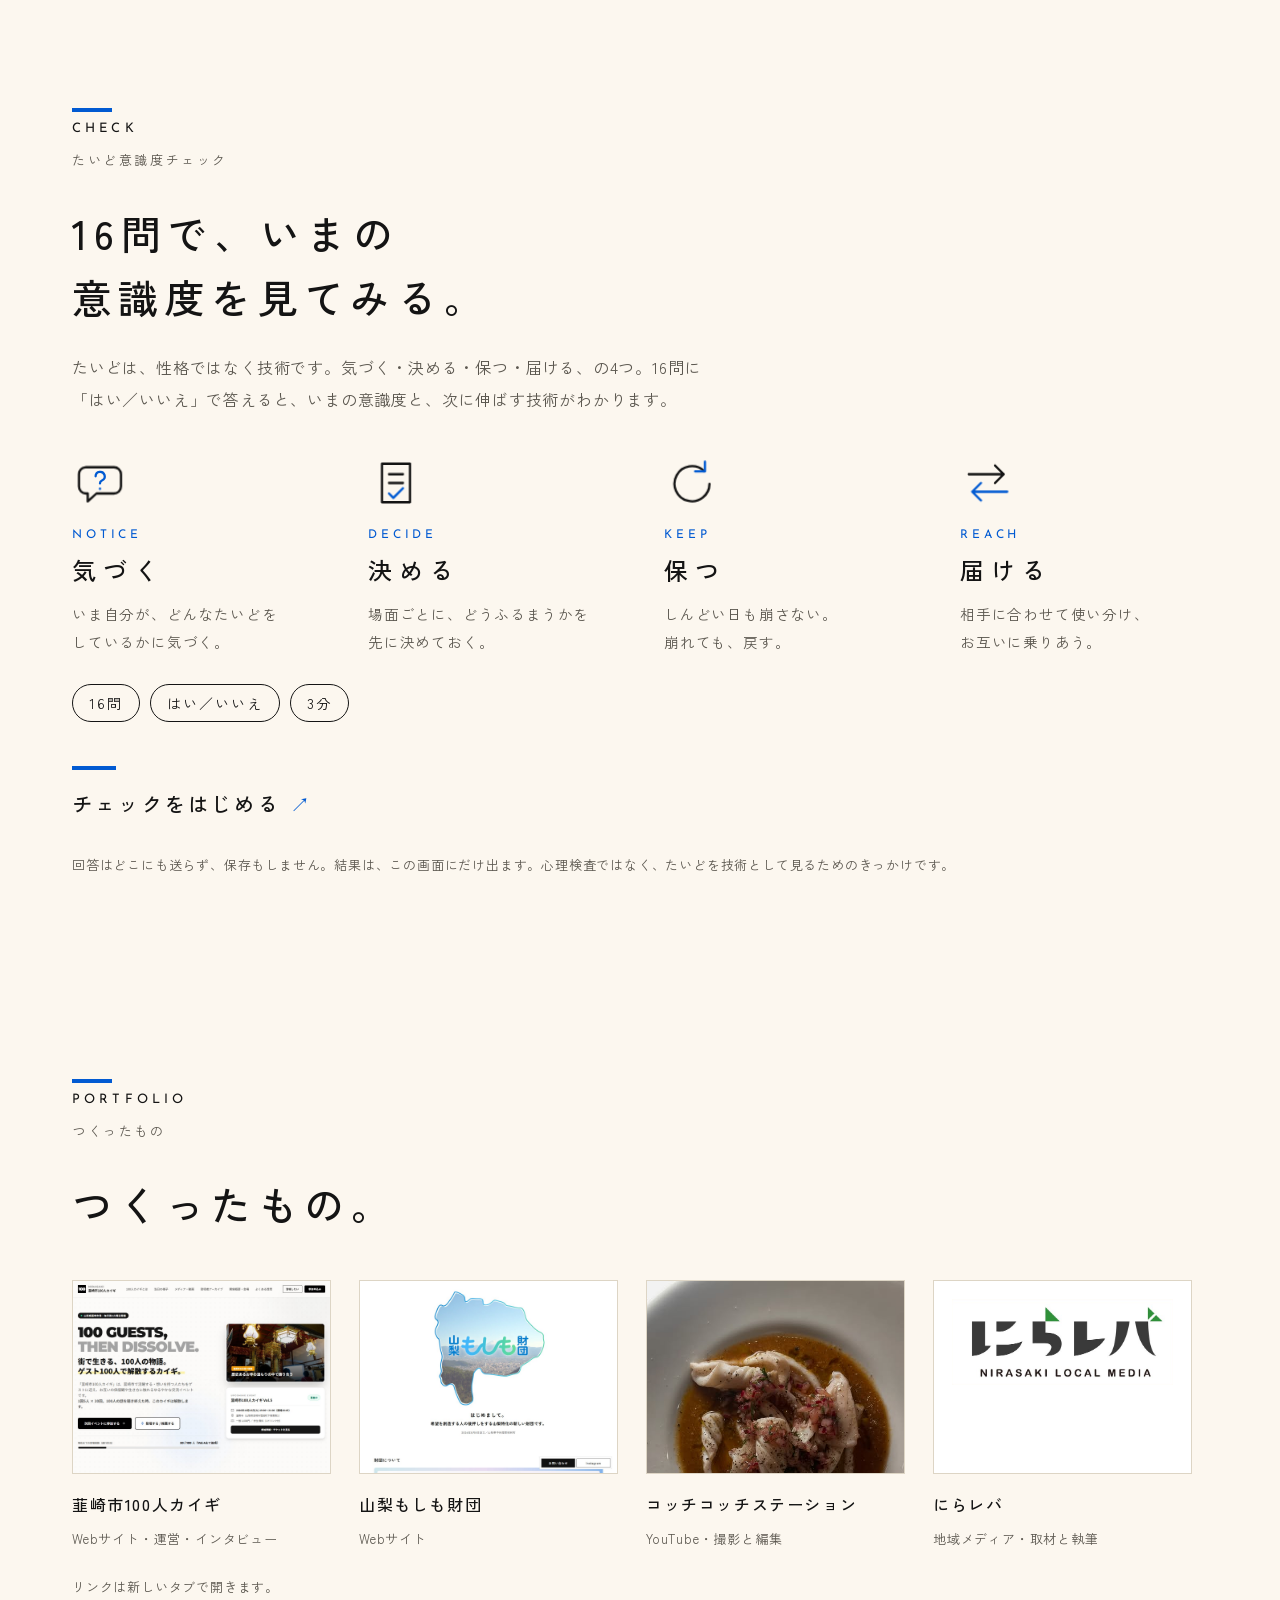
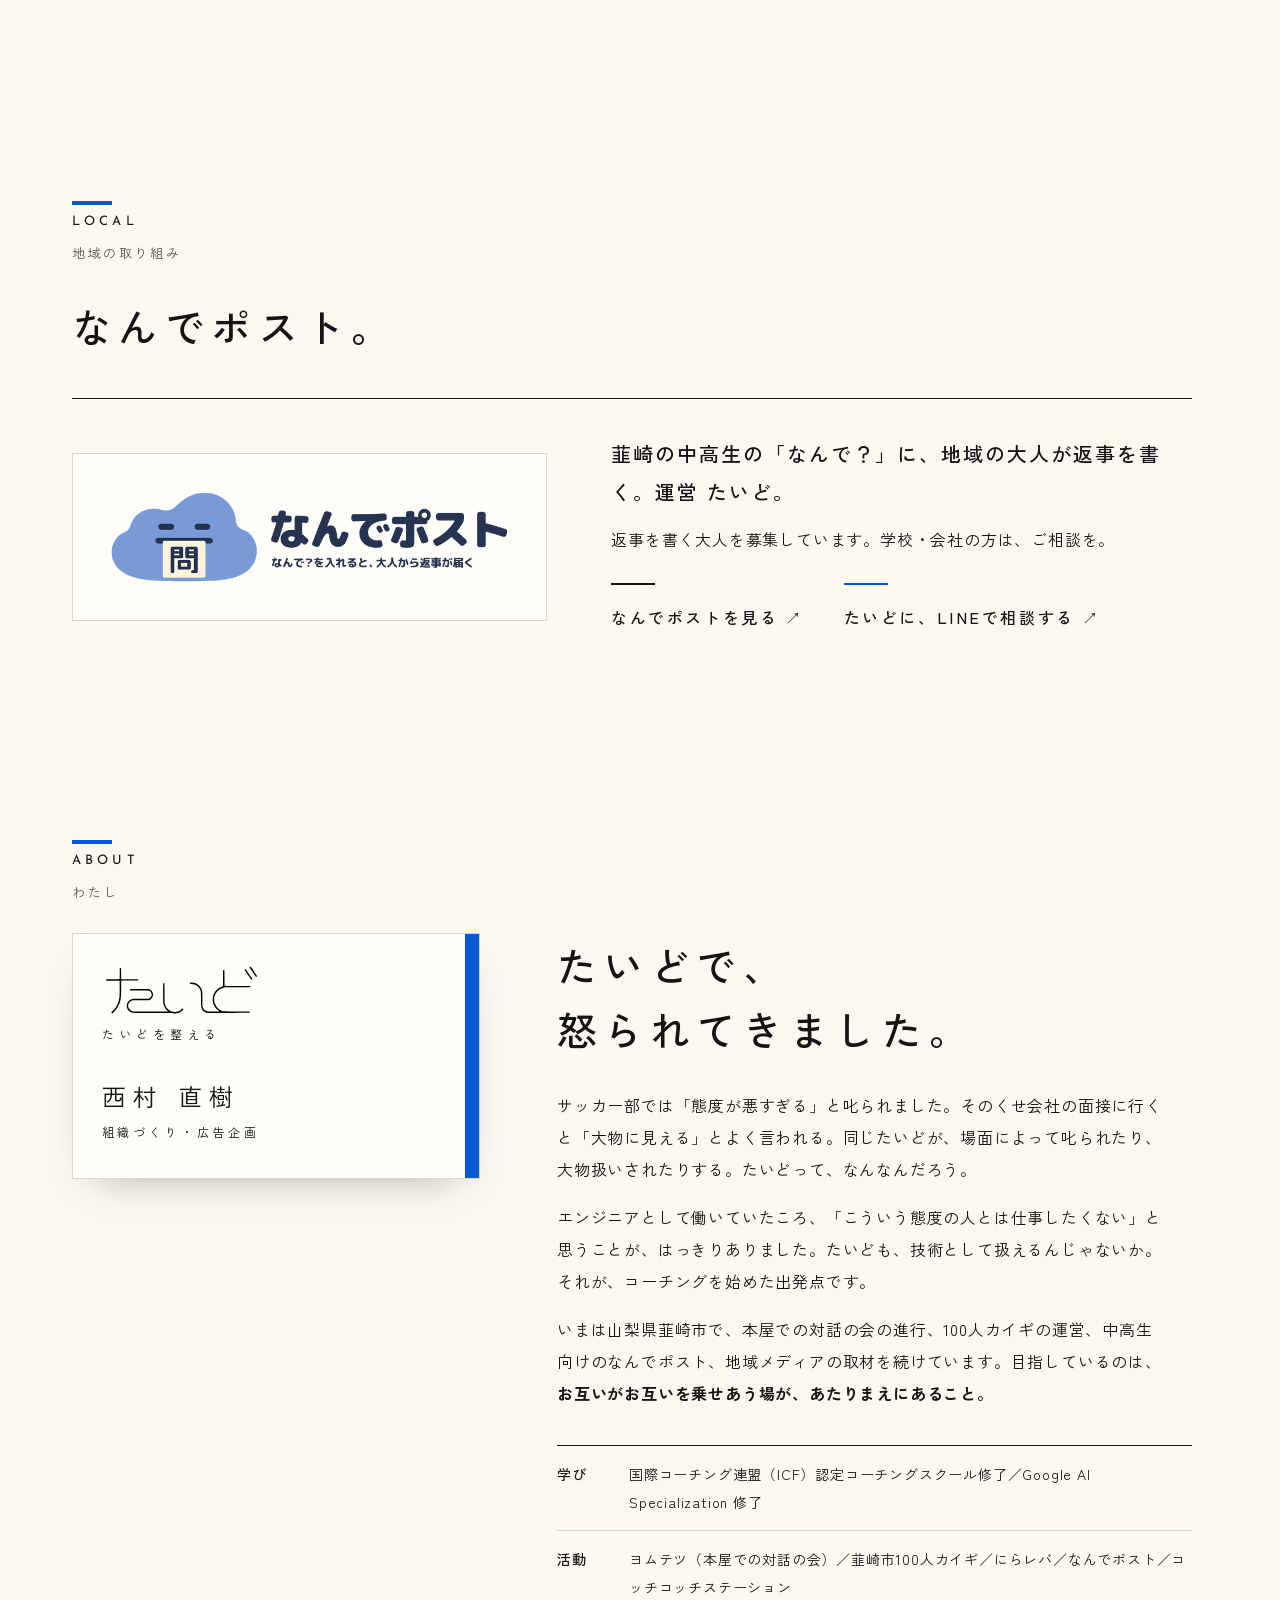
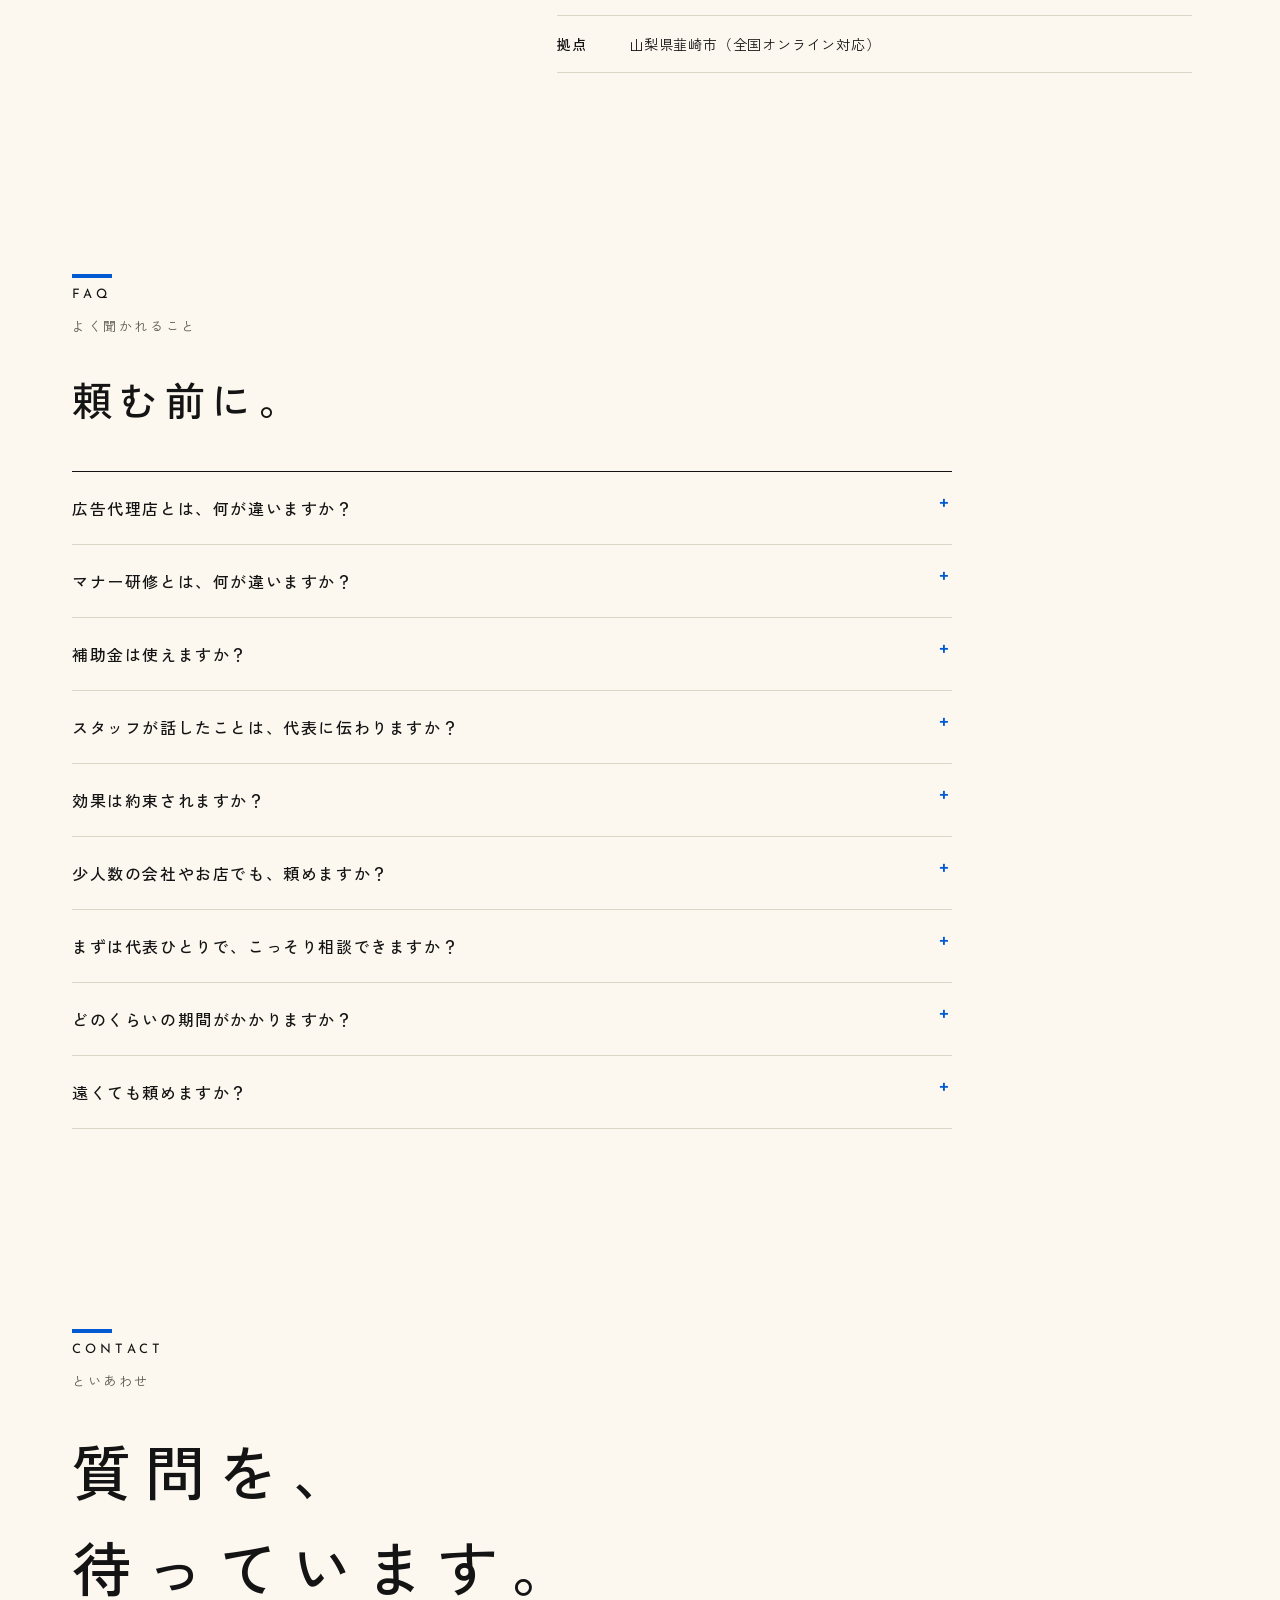
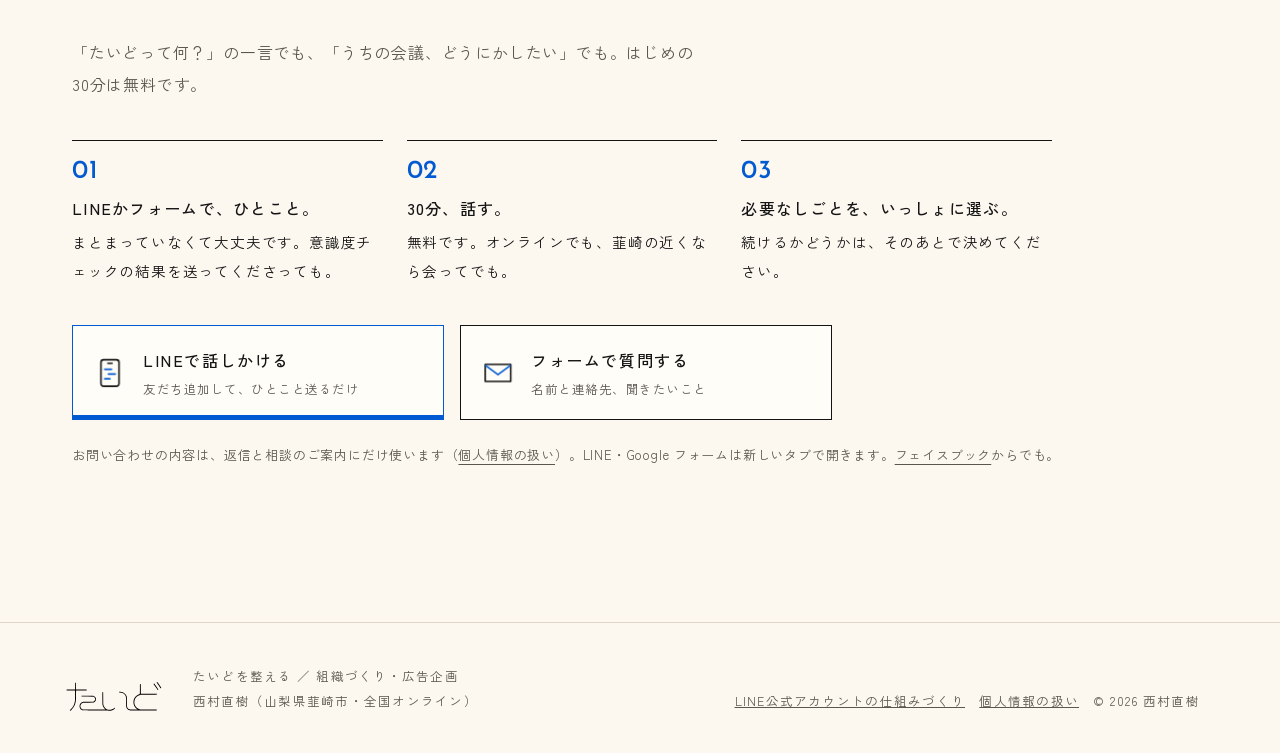
==== commit e7804ff4: "Revert c8e1bbe: 下書き（品質・法務室のレビューの直し案）を誤って push したので、公開から外す。下書きはブランチ draft/review-20261022 に残した Co-Aut" ====
--- a/index.html
+++ b/index.html
@@ -95,7 +95,7 @@
 <section class="sec product" id="product" aria-labelledby="product-title">
 <p class="label"><span class="en">IT</span><span class="t">ITのこと</span></p>
 <h2 id="product-title">ITのこと、<br>なんでも。</h2>
-<p class="sec-lead">お店・会社・団体の、ITの困りごと。LINE、ホームページ、パソコン仕事、AI の使い方まで、まず30分話しましょう。いちばん得意なのは、LINE公式アカウントの仕組みづくりです。会員さんの残り回数、予約の確定、団体のお知らせを、お客さんがふだん使っている LINE の中で済むようにします。</p>
+<p class="sec-lead">LINE、ホームページ、パソコン仕事、AI の使い方。ITの困りごとは、まず30分話しましょう。いちばん得意なのは、LINE公式アカウントの仕組みづくりです。会員さんの残り回数、予約の確定、団体のお知らせを、お客さんがふだん使っている LINE の中で済むようにします。</p>
 <div class="prod">
 <a class="prod-fig" href="line/"><img src="assets/line/member-800.jpg?v=6" srcset="assets/line/member-800.jpg?v=6 800w, assets/line/member-1600.jpg?v=6 1600w" sizes="(max-width: 760px) 100vw, 50vw" width="1600" height="900" alt="膝の上のスマホを両手で持って見ている人の手元。画面には残り回数の見本" loading="lazy" decoding="async"></a>
 <ul class="prod-list">
@@ -105,7 +105,7 @@
 </ul>
 </div>
 <p class="prod-go"><a class="more more-in" href="line/">LINE の仕組みづくりを、くわしく見る</a></p>
-<p class="note">LINE の仕組みづくりの値段は、それぞれのページに載せています。ほかは、30分の相談のあとにお見積もりします。いまは相談と見積もりを受け付けていて、作業を始められる時期は相談のときにお伝えします。ひとりで受けているので、急ぎの駆けつけ・常駐・24時間の対応はお受けしていません。補助金の申請書づくりもしていません。写真はイメージです（AI で生成）。</p>
+<p class="note">LINE の仕組みづくりの値段は、それぞれのページに載せています。ほかは、30分の相談のあとにお見積もりします。写真はイメージです（AI で生成）。</p>
 </section>
 <section class="sec outside why" id="why" aria-labelledby="why-title">
 <p class="label"><span class="en">WHY TAIDO</span><span class="t">たいどに頼むと</span></p>
@@ -155,7 +155,7 @@
 <a class="work" href="https://www.youtube.com/channel/UCSBG7mO6jWSn_i9Ke6qzU1A" target="_blank" rel="noopener noreferrer"><img src="assets/act-koti.jpg" alt="" width="640" height="640" loading="lazy"><p class="work-name">コッチコッチステーション</p><p class="work-kind">YouTube・撮影と編集</p></a>
 <a class="work" href="https://nirasaki.fun/" target="_blank" rel="noopener noreferrer"><img src="assets/act-nirareba-v2.png" alt="" width="620" height="243" loading="lazy" class="contain"><p class="work-name">にらレバ</p><p class="work-kind">地域メディア・取材と執筆</p></a>
 </div>
-<p class="note">韮崎市100人カイギとにらレバは、地域おこし協力隊の活動として関わっているもので、たいどが仕事として受けたものではありません。リンクは新しいタブで開きます。</p>
+<p class="note">リンクは新しいタブで開きます。</p>
 </section>
 
 <section class="sec local" id="local" aria-labelledby="local-title">
@@ -204,7 +204,7 @@
 <div class="faq-list">
 <details><summary>広告代理店とは、何が違いますか？</summary><p>広告の枠を売って手数料をいただくことはしません。中で決めたたいどから、外に出すものをつくります。職場でのふるまいと、外で言っていることがずれないように。</p></details>
 <details><summary>マナー研修とは、何が違いますか？</summary><p>正しい作法を覚えるのではなく、場面ごとのたいどを、自分たちで決められるようになることを目指します。気分に左右されない、自分たちの型です。</p></details>
-<details><summary>補助金は使えますか？</summary><p>使える場合があります（小規模事業者持続化補助金など）。IT導入補助金の支援事業者には登録していません。申請書は事業者さまご自身で書いていただき、たいどは計画の材料づくりと助言までをお手伝いします。くわしくは30分の相談で。</p></details>
+<details><summary>補助金は使えますか？</summary><p>使える場合があります。くわしくは30分の相談で。</p></details>
 <details><summary>スタッフが話したことは、代表に伝わりますか？</summary><p>誰が言ったか分からない形でまとめ、個別の発言は伝えません。3人より少ない人の話は傾向だけを書きます。録音は話す人の了承があるときだけ。詳しくは<a href="privacy.html">個人情報の扱い</a>に。</p></details>
 <details><summary>効果は約束されますか？</summary><p>売上や応募の数字は約束しません。約束するのは、決めた時間を使うことと、決めたことを1枚やかたちにして渡すことです。</p></details>
 <details><summary>少人数の会社やお店でも、頼めますか？</summary><p>頼めます。スタッフ3人ほどから、30人くらいまでの職場を想定しています。</p></details>
@@ -234,6 +234,6 @@
 <footer class="site-footer">
 <img src="assets/taido-logo-line.svg" alt="たいど" width="297" height="100">
 <p>たいどを整える ／ 組織づくり・広告企画<br>西村直樹（山梨県韮崎市・全国オンライン）</p>
-<p class="copy"><a href="line/">LINE公式アカウントの仕組みづくり</a>　<a href="privacy.html">個人情報の扱い</a>　<a href="tokushoho.html">特定商取引法に基づく表示</a>　© 2026 西村直樹</p>
+<p class="copy"><a href="line/">LINE公式アカウントの仕組みづくり</a>　<a href="privacy.html">個人情報の扱い</a>　© 2026 西村直樹</p>
 </footer>
 </body></html>
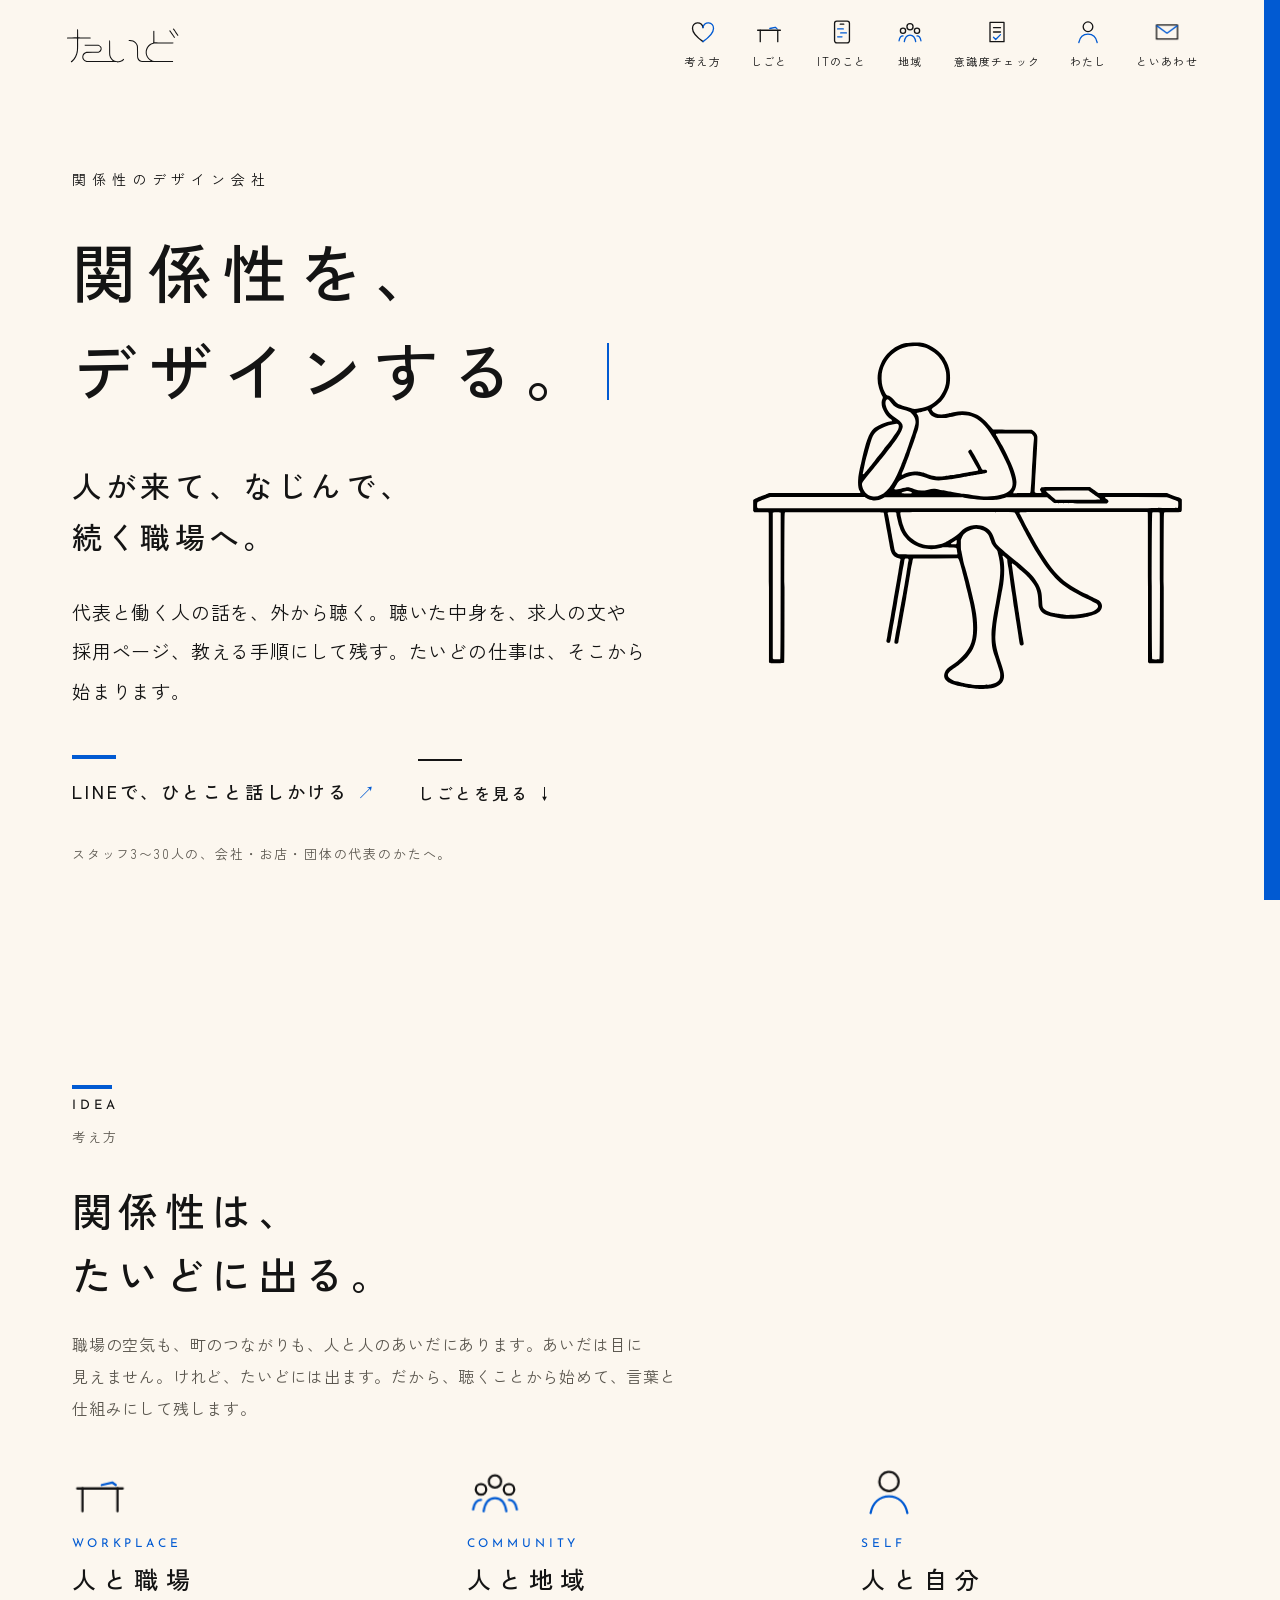
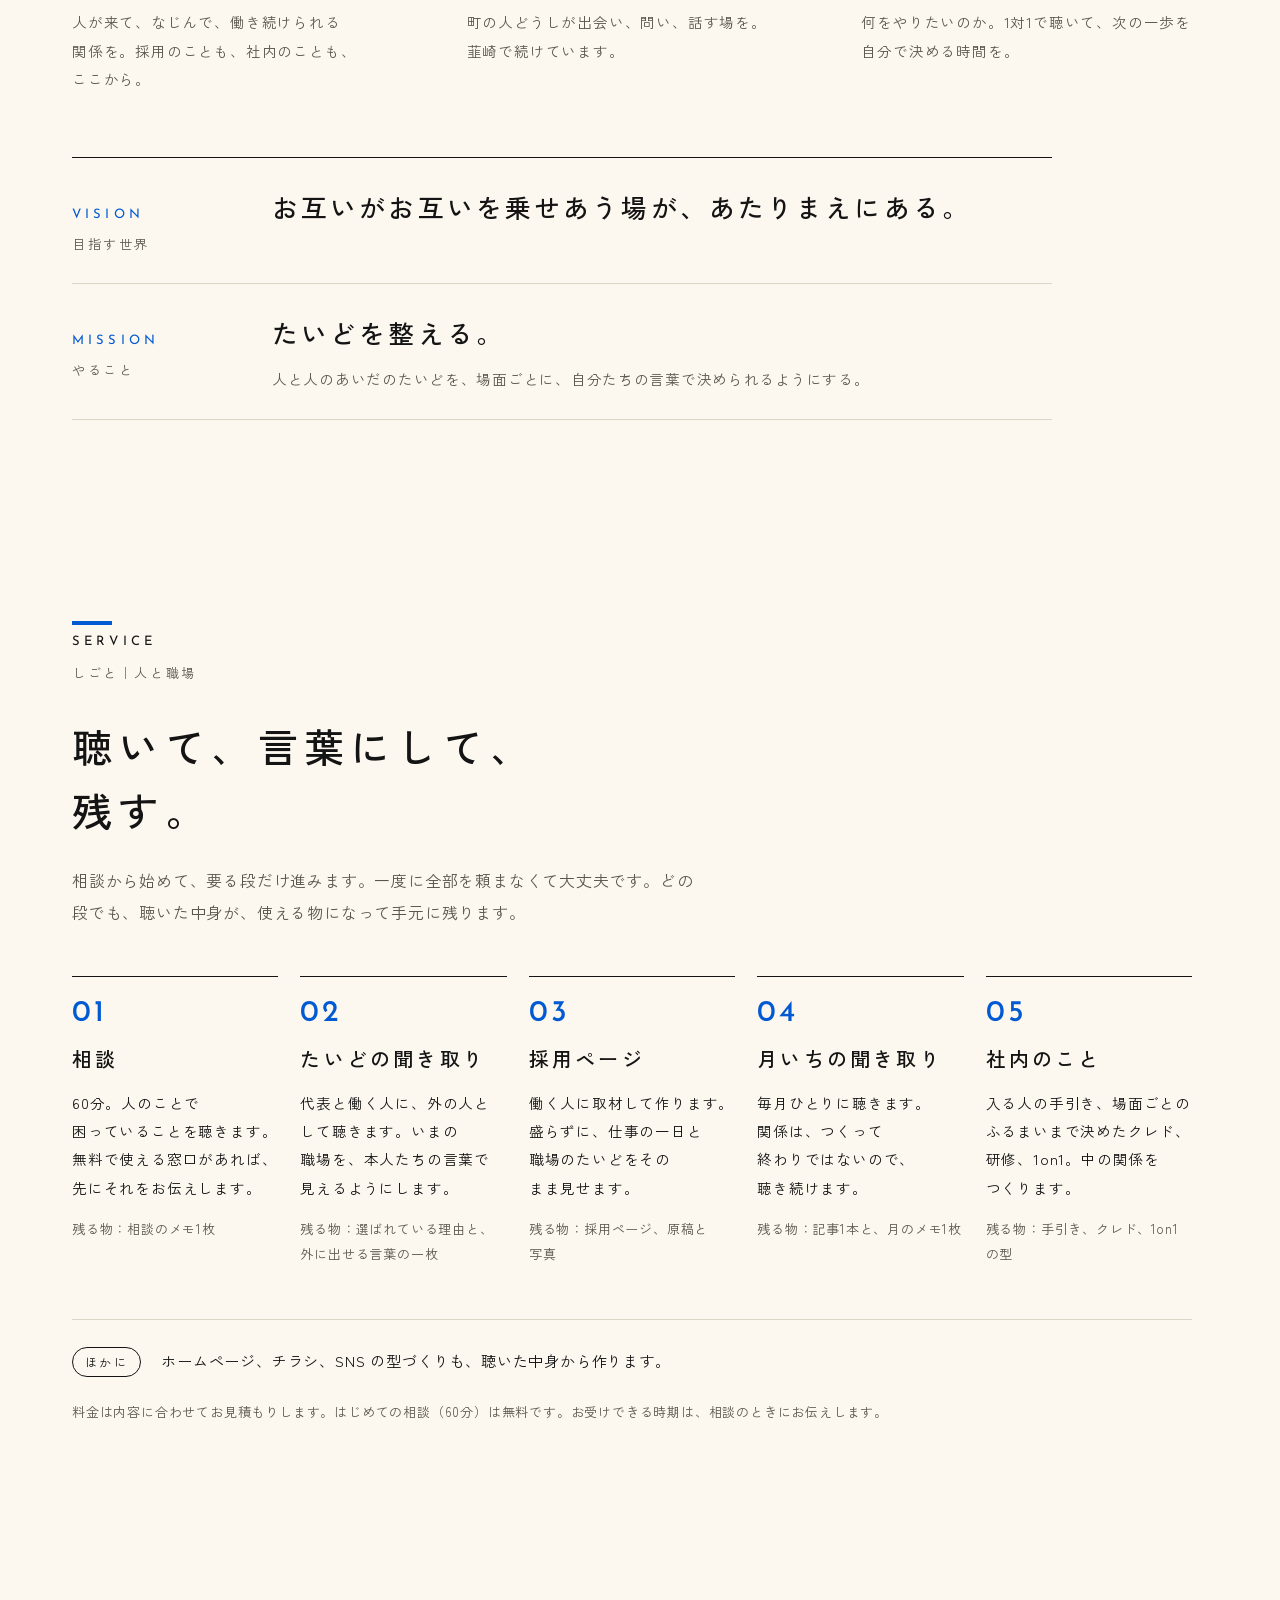
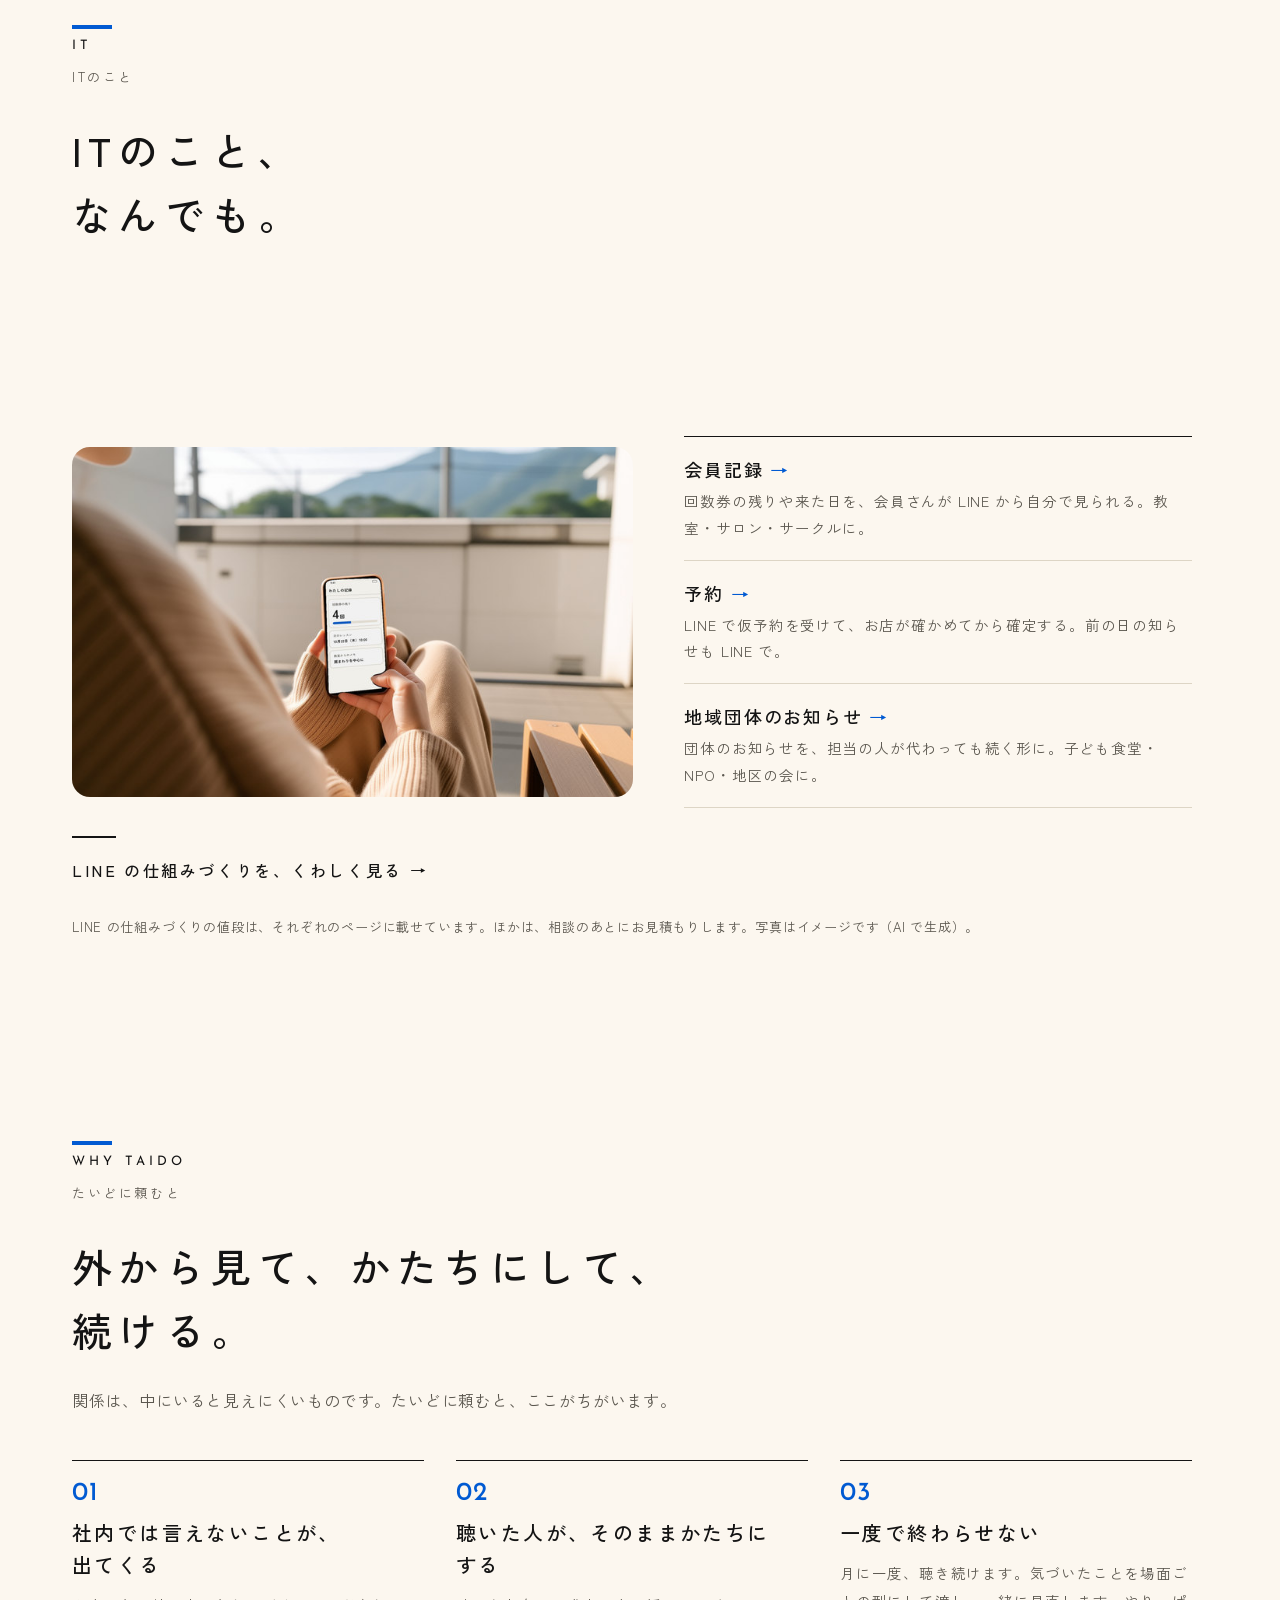
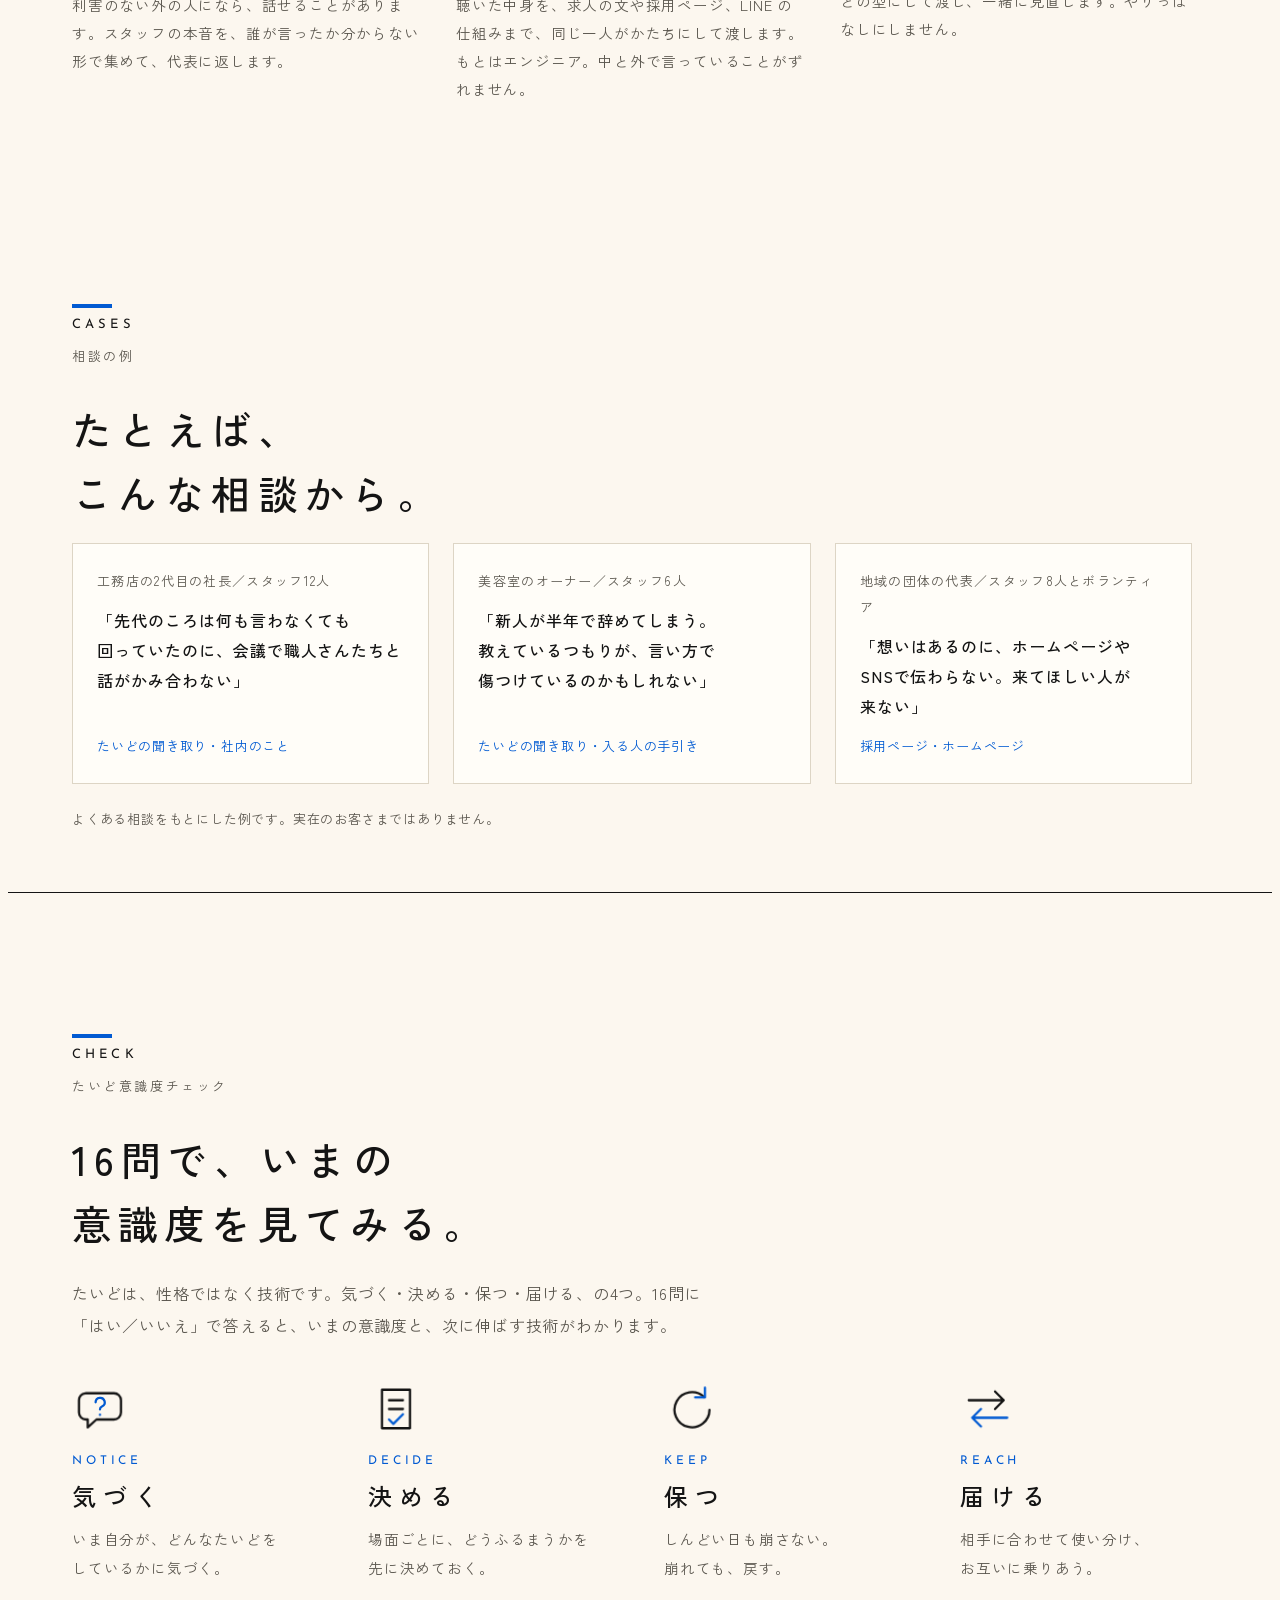
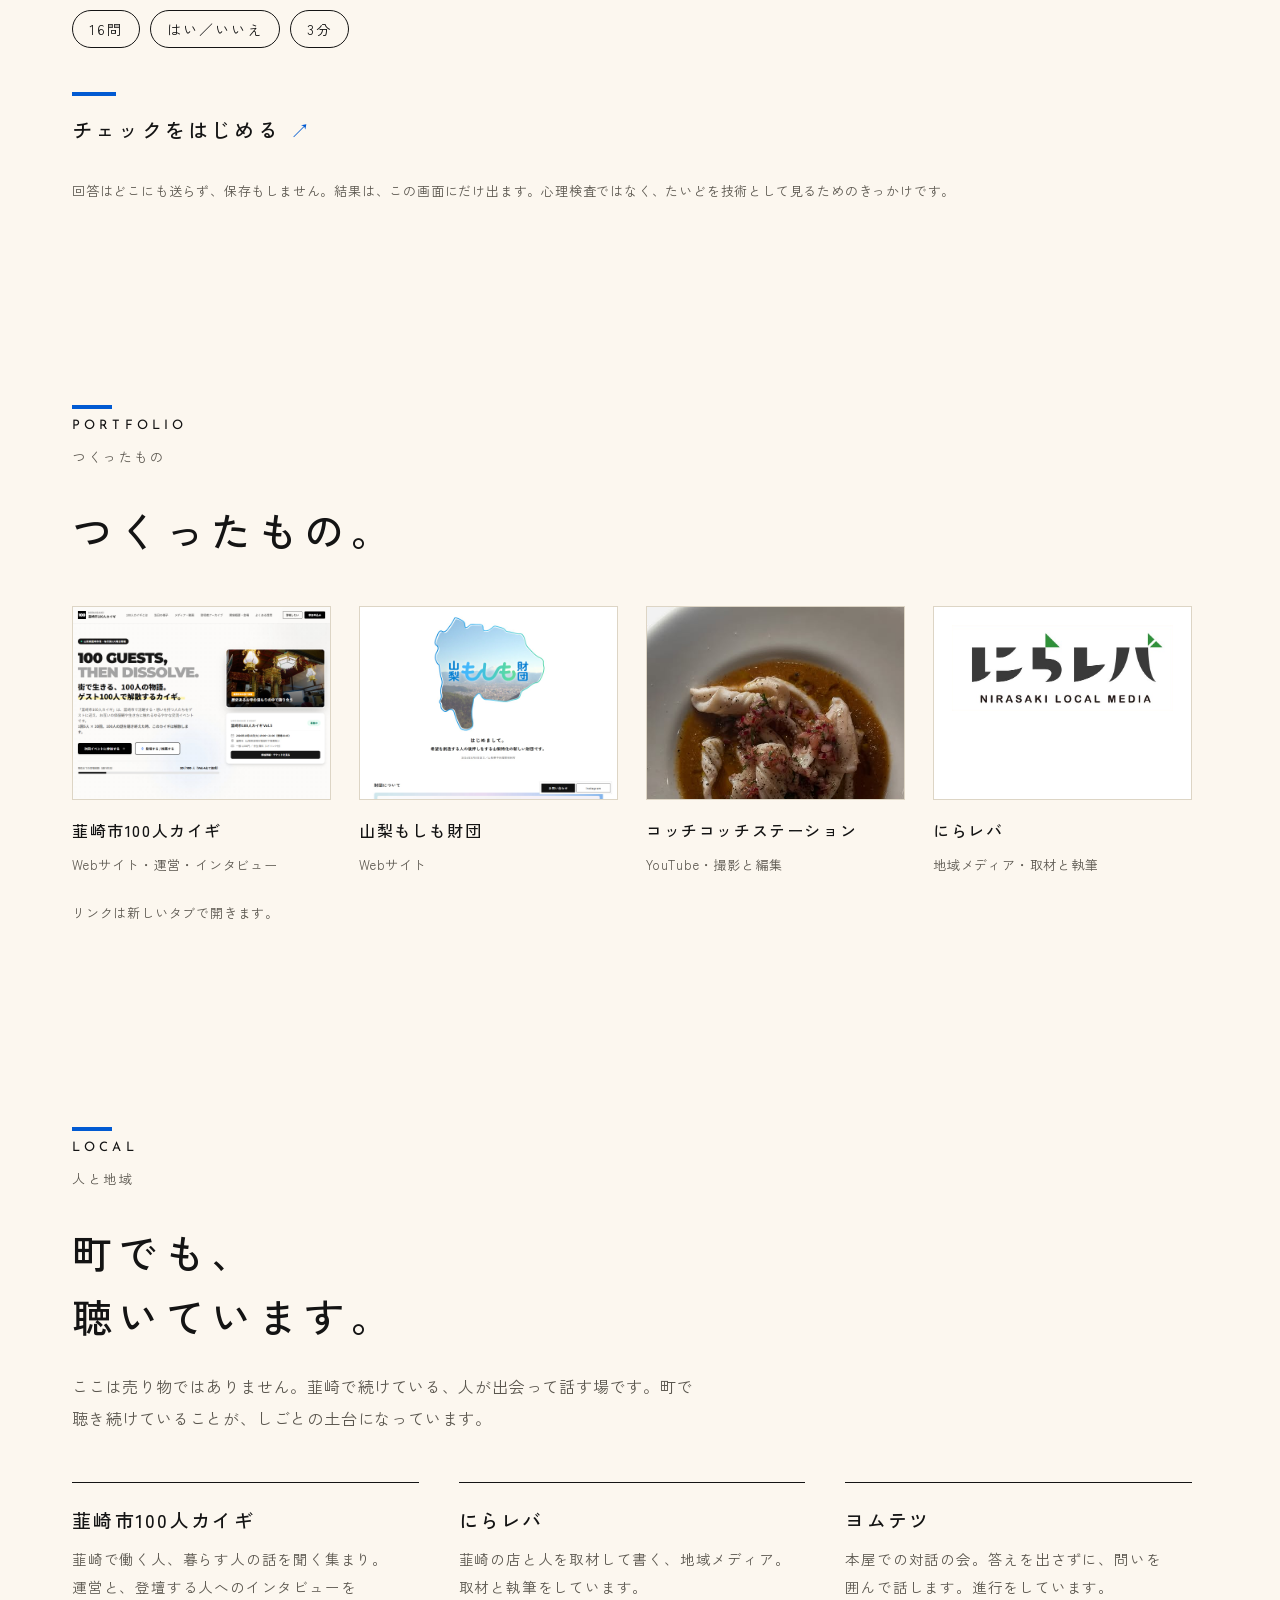
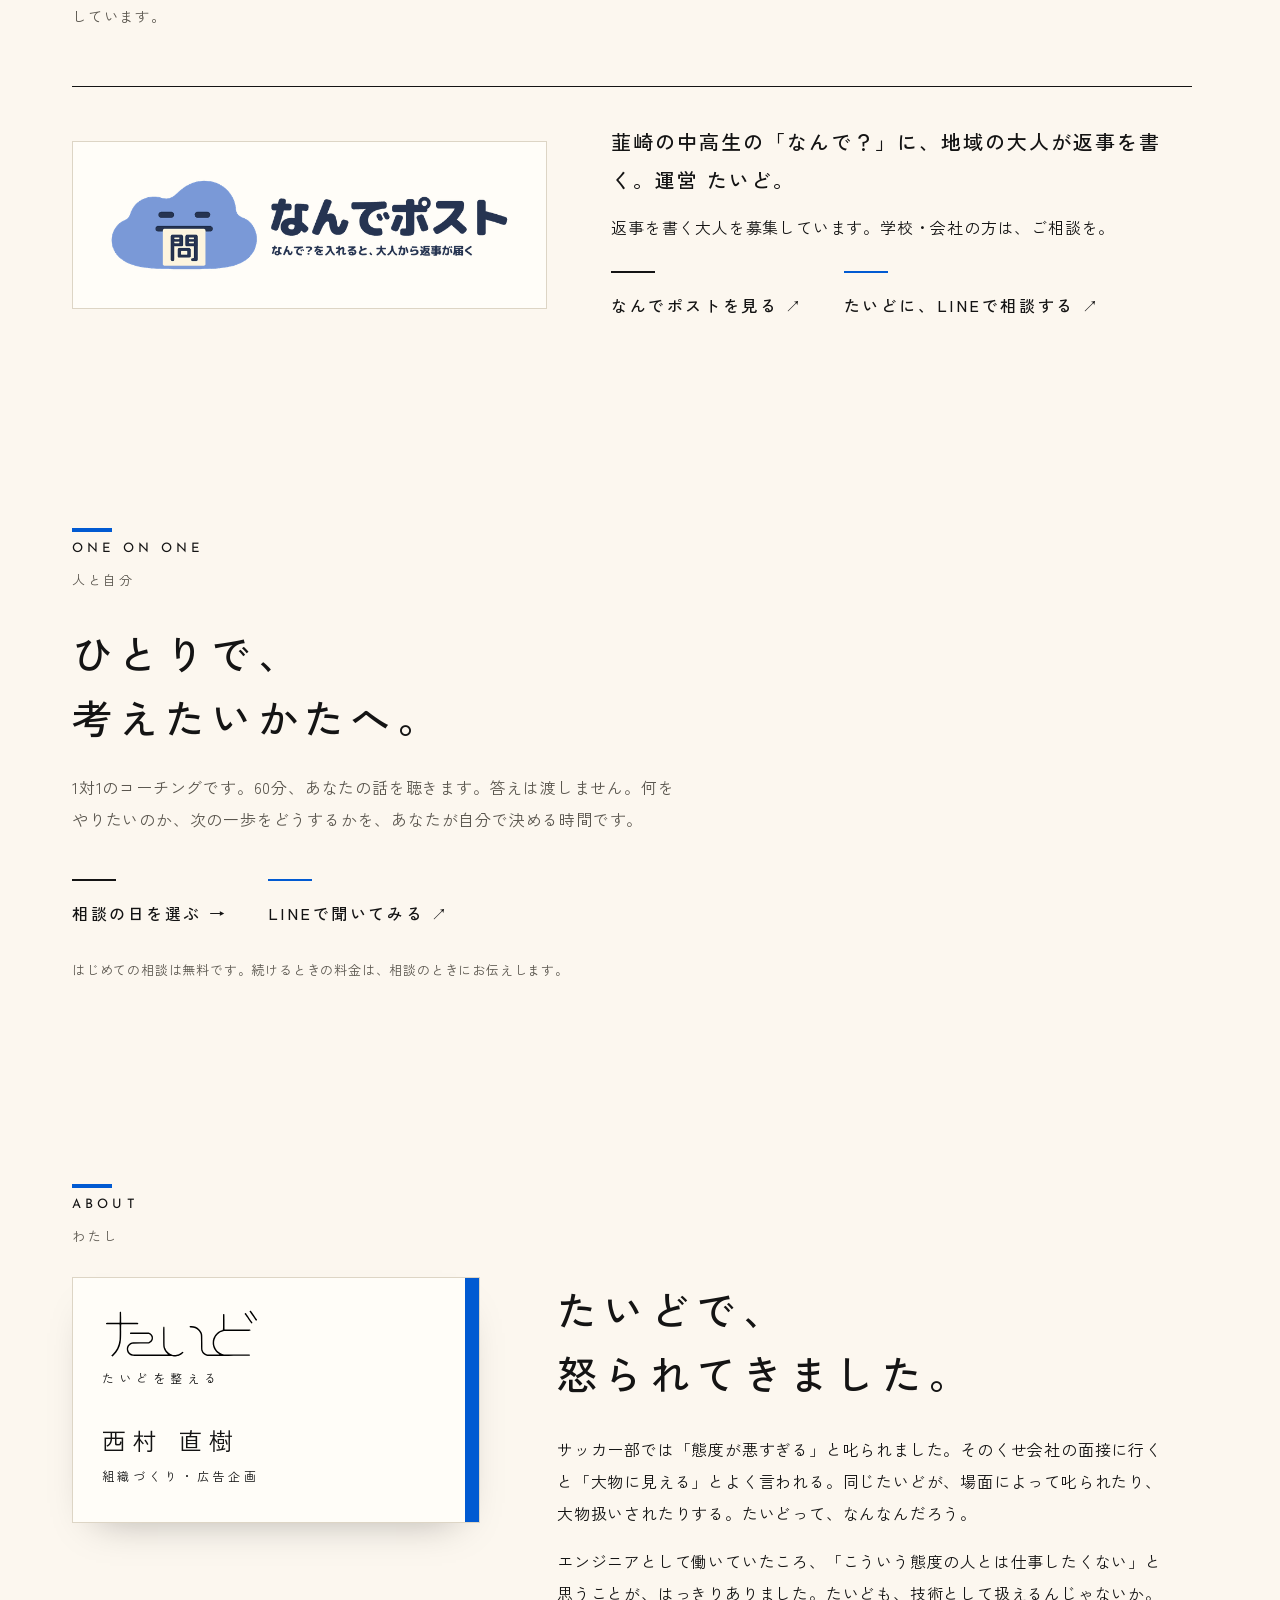
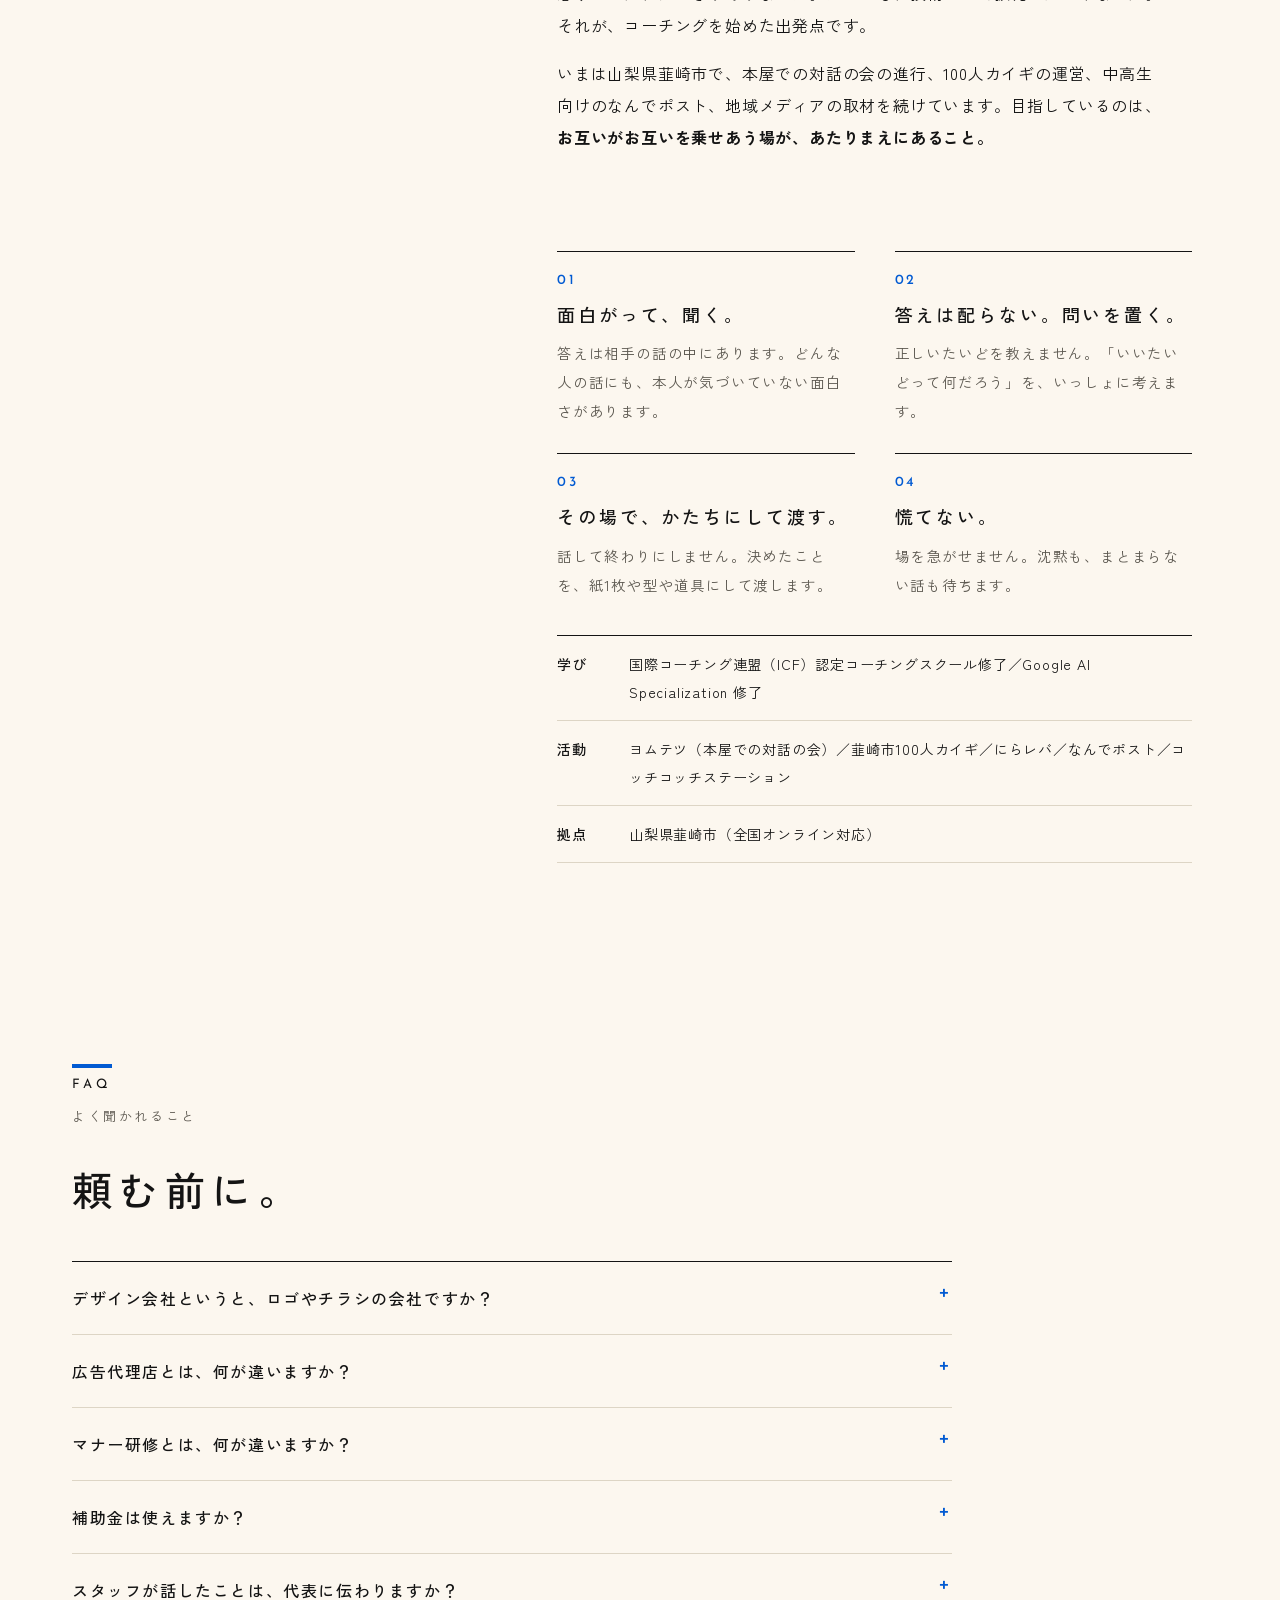
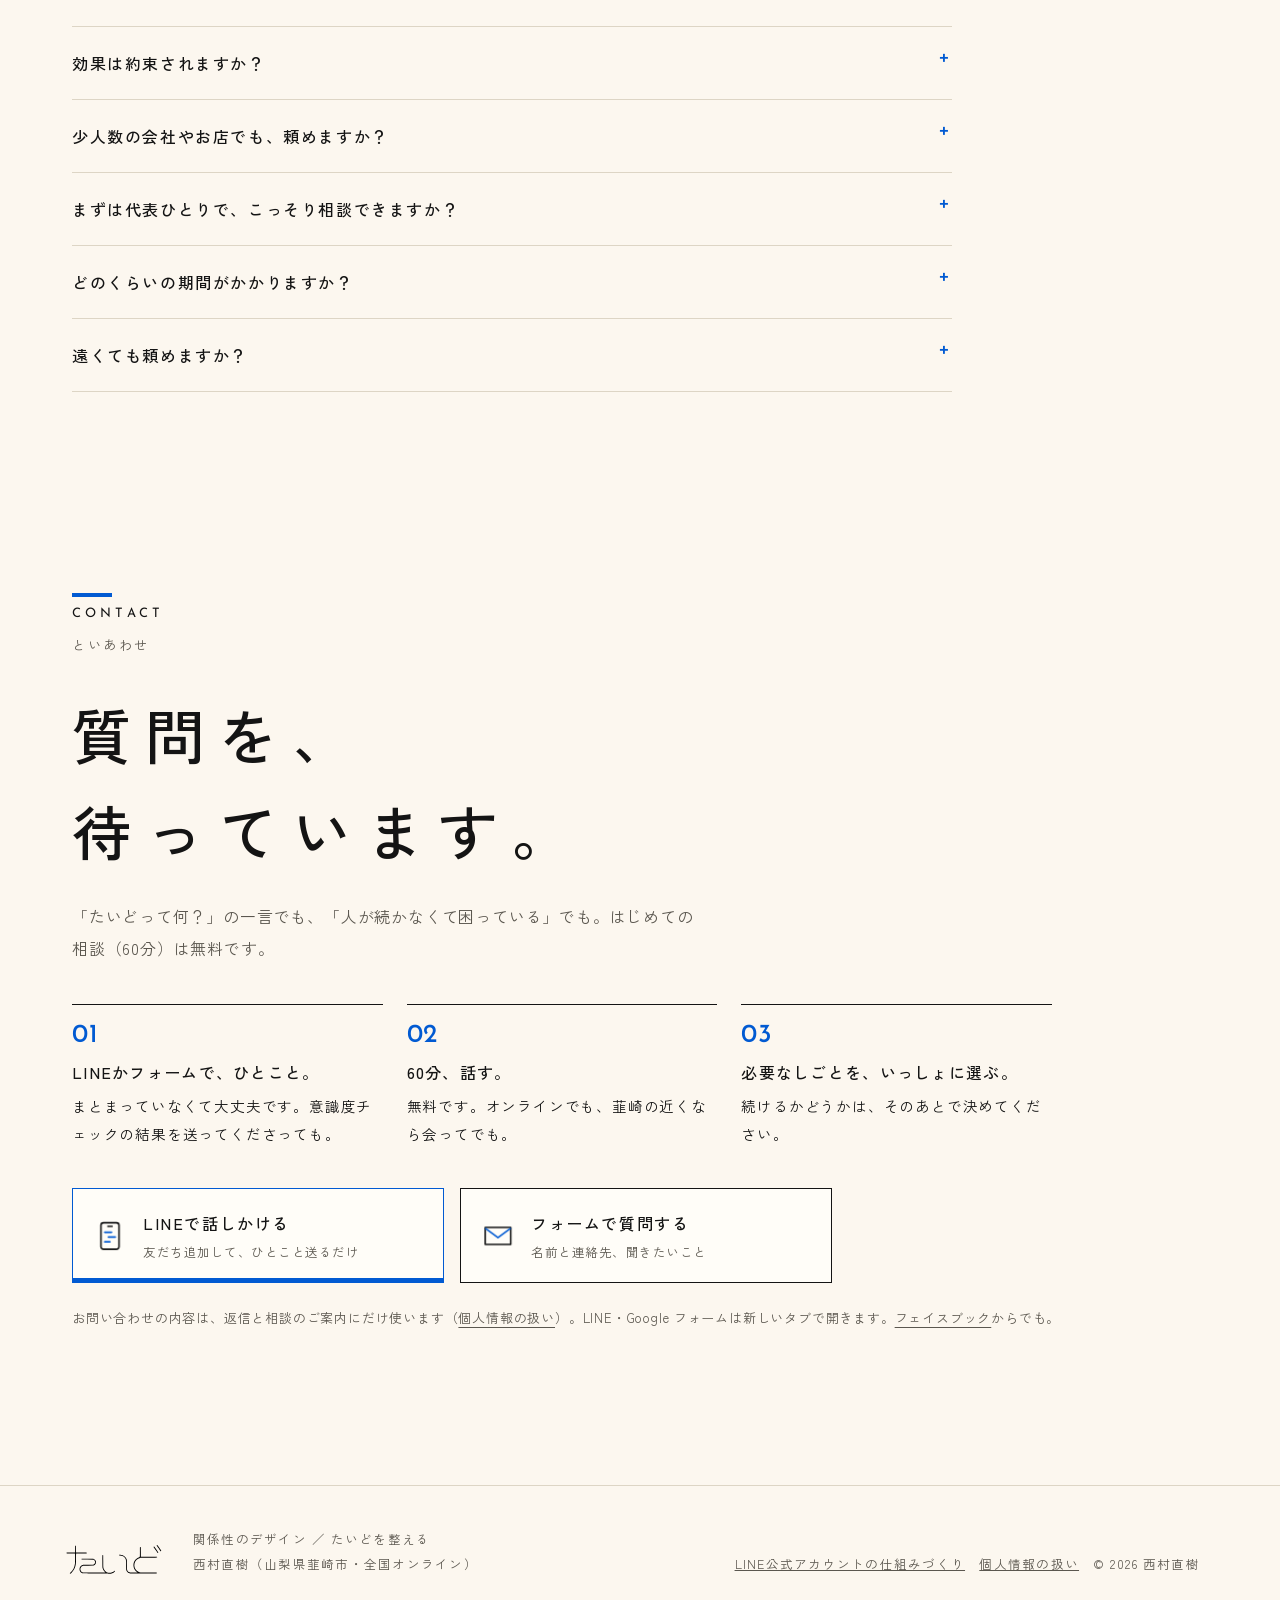
==== commit f9ceac13: "トップを「関係性のデザイン会社」として組み直した（未公開・下書き）: 考え方の節（3つのあいだ・ビジョン・ミッション）、しごとを5段のはしごに、人と地域・人と自分の節、4つのたいど、相談は60分に。書" ====
--- a/index.html
+++ b/index.html
@@ -1,10 +1,10 @@
 <!doctype html>
 <html lang="ja"><head><meta charset="utf-8"><meta name="viewport" content="width=device-width,initial-scale=1">
-<title>たいど — たいどを整える｜組織づくり・広告企画 西村直樹</title>
-<meta name="description" content="たいどは、技術。学べば、自分を守れる。チームに広がれば、マネジメントになる。社内コミュニティ・研修・1on1・採用・発信を、たいどから。組織づくり・広告企画のたいど（西村直樹・山梨県韮崎市・全国オンライン）。">
+<title>たいど — 関係性のデザイン会社｜西村直樹（山梨県韮崎市）</title>
+<meta name="description" content="たいどは、関係性のデザイン会社です。人と職場、人と地域、人と自分のあいだを、まず聴くことから、言葉と仕組みにして残します。聞き取り・採用ページ・月いちの聞き取り・社内のこと（西村直樹・山梨県韮崎市・全国オンライン）。">
 <meta name="theme-color" content="#fcf7ef">
-<meta property="og:title" content="たいど — たいどを整える">
-<meta property="og:description" content="たいどは、技術。学べば、自分を守れる。あなたは、たいどにどれだけ意識的ですか？">
+<meta property="og:title" content="たいど — 関係性のデザイン会社">
+<meta property="og:description" content="人が来て、なじんで、続く職場へ。代表と働く人の話を外から聴いて、言葉と仕組みにして残します。">
 <meta property="og:type" content="website"><meta property="og:url" content="https://nirareba0.github.io/"><meta property="og:site_name" content="たいど"><meta property="og:locale" content="ja_JP">
 <meta property="og:image" content="https://nirareba0.github.io/assets/og-card.jpg"><meta property="og:image:width" content="1200"><meta property="og:image:height" content="630"><meta property="og:image:alt" content="細い線のロゴ「たいど」と「たいどを整える」、右端に青い帯の名刺">
 <meta name="twitter:card" content="summary_large_image">
@@ -12,9 +12,9 @@
 <link rel="icon" href="assets/favicon-card.svg" type="image/svg+xml">
 <link rel="preload" href="assets/fonts/zenkaku-500.woff2" as="font" type="font/woff2" crossorigin>
 <script>if(!matchMedia("(prefers-reduced-motion: reduce)").matches&&!/[?&#]edit\b/.test(location.search+location.hash)){document.documentElement.classList.add("anim");setTimeout(function(){if(!document.documentElement.classList.contains("ready"))document.documentElement.classList.remove("anim")},3000)}</script>
-<link rel="stylesheet" href="style.css?v=h2">
+<link rel="stylesheet" href="style.css?v=i1">
 <script src="script.js?v=h1" defer></script>
-<script src="diag.js?v=g1" defer></script>
+<script src="diag.js?v=g2" defer></script>
 <script src="edit.js?v=c1" defer></script>
 </head>
 <body data-line-url="https://line.me/R/ti/p/@914vzoom" data-line-id="@914vzoom" data-count="">
@@ -43,11 +43,11 @@
 <header class="site-header">
 <a class="brand" href="#top"><svg class="logo" viewBox="0 0 297 100" role="img" aria-label="たいど"><path class="logo-body" d="M137.74 93.19C140.29 92.77 141.17 92.50 143.56 91.38C146.51 90.01 150.20 87.03 150.20 86.04C150.20 85.42 149.48 84.60 148.95 84.60C148.73 84.60 148.01 85.08 147.33 85.67C146.65 86.25 145.52 87.08 144.80 87.51C144.08 87.93 143.37 88.39 143.20 88.52C142.78 88.86 140.47 89.74 139.40 89.98C138.91 90.09 138.11 90.32 137.62 90.49C136.60 90.85 132.70 90.92 131.60 90.59C131.21 90.48 130.30 90.26 129.57 90.10C124.10 88.92 118.65 83.96 116.80 78.46C115.44 74.42 115.40 73.90 115.40 55.80C115.39 37.77 115.45 38.55 114.14 38.44C112.78 38.32 112.82 37.70 112.81 55.92C112.79 73.54 112.86 74.88 113.92 78.30C115.19 82.38 116.91 85.18 119.70 87.72C121.35 89.22 121.67 89.68 121.15 89.83C121.01 89.87 106.59 89.90 89.10 89.89L57.30 89.89L55.63 89.35C51.26 87.93 49.15 85.47 48.18 80.62C47.95 79.47 48.72 76.23 49.60 74.71C50.59 72.97 52.66 71.20 54.63 70.40L56.30 69.72L71.20 69.60L86.10 69.48L87.56 68.92C90.28 67.87 92.29 65.88 93.38 63.13C93.95 61.69 94.00 61.38 94.00 59.21C94.00 56.85 94.00 56.84 93.20 55.26C91.88 52.61 90.15 51.01 87.26 49.73L86.03 49.19L69.20 49.21C52.81 49.22 52.37 49.23 51.99 49.61C51.54 50.06 51.50 50.50 51.86 51.20L52.11 51.70L69.11 51.80L86.10 51.90L87.16 52.46C89.42 53.65 90.77 55.34 91.39 57.73C91.80 59.30 91.80 59.33 91.43 60.75C90.79 63.18 89.21 65.16 86.97 66.34L85.90 66.90L71.00 67.01C56.54 67.12 56.06 67.14 54.75 67.55C51.28 68.64 48.28 71.17 46.83 74.22C45.11 77.86 45.38 83.32 47.44 86.53C49.37 89.53 52.37 91.47 56.25 92.22C58.21 92.60 59.33 92.61 92.99 92.59C112.09 92.59 127.88 92.64 128.08 92.72C128.66 92.94 132.99 93.55 134.15 93.58C134.72 93.59 136.34 93.41 137.74 93.19ZM21.76 91.05C28.54 84.29 32.52 76.96 34.28 68.00C35.22 63.23 35.40 59.85 35.40 46.73C35.40 36.64 35.45 34.61 35.68 34.29C35.96 33.91 36.37 33.90 51.10 33.86C62.41 33.83 66.30 33.77 66.51 33.59C66.67 33.46 66.80 33.01 66.80 32.59C66.80 31.10 67.90 31.20 51.12 31.20C37.03 31.20 36.04 31.18 35.75 30.85C35.47 30.54 35.43 29.28 35.37 20.96C35.29 10.58 35.34 11.00 34.17 10.73C33.81 10.64 33.49 10.72 33.17 10.98L32.70 11.37L32.70 20.97C32.70 28.59 32.65 30.63 32.44 30.84C32.23 31.05 29.62 31.12 20.00 31.20C6.71 31.31 7.32 31.25 7.32 32.50C7.32 33.90 6.63 33.82 20.02 33.93C28.08 33.99 32.17 34.10 32.34 34.24C32.74 34.57 32.71 59.58 32.31 63.00C30.98 74.26 26.39 83.60 19.20 89.67C17.44 91.15 17.21 91.38 17.20 91.67C17.20 91.98 18.74 93.40 19.08 93.40C19.26 93.40 20.47 92.34 21.76 91.05ZM272.39 92.29C272.86 91.82 272.99 90.83 272.63 90.40C272.30 89.99 272.25 89.99 249.30 89.99C230.21 89.99 226.10 89.95 225.10 89.71C222.45 89.09 220.88 88.66 220.50 88.45C220.28 88.33 219.59 88.00 218.96 87.71C213.86 85.35 209.39 79.99 207.63 74.10C206.54 70.44 206.52 65.78 207.59 62.30C210.08 54.20 215.78 48.72 223.70 46.82C224.69 46.58 225.72 46.33 226.00 46.26C226.28 46.20 236.99 46.13 249.82 46.12C275.32 46.10 273.80 46.17 273.80 44.93C273.79 44.10 273.60 43.83 272.87 43.62C272.54 43.53 262.00 43.49 249.46 43.53C228.74 43.60 226.61 43.58 226.32 43.29C226.03 43.00 226.00 41.55 226.00 29.15C226.00 13.83 226.07 14.60 224.71 14.60C223.68 14.60 223.16 15.11 223.21 16.07C223.23 16.53 223.24 22.95 223.23 30.34C223.20 45.68 223.42 44.14 221.14 44.83C211.04 47.86 204.18 57.21 204.21 67.90C204.21 69.44 204.30 71.06 204.39 71.50C204.49 71.94 204.71 73.02 204.89 73.90C205.41 76.52 206.39 78.83 208.08 81.40C209.97 84.31 211.65 86.03 214.41 87.91C216.45 89.29 216.74 89.67 215.95 89.87C215.70 89.93 210.77 89.94 205.00 89.89L194.50 89.80L193.00 89.26C189.07 87.85 186.52 85.11 185.62 81.33C185.22 79.64 185.20 79.05 185.20 67.43C185.20 54.51 185.10 52.79 184.20 50.40C183.13 47.57 181.73 45.47 179.31 43.10C175.33 39.21 171.17 37.47 165.29 37.26C161.91 37.14 161.70 37.21 161.74 38.52C161.77 39.62 162.05 39.80 163.77 39.80C169.83 39.82 174.43 41.70 178.17 45.70C179.24 46.85 180.80 48.99 180.80 49.32C180.80 49.39 181.02 49.88 181.29 50.42C182.41 52.64 182.60 54.76 182.61 65.20C182.63 78.56 182.77 81.19 183.57 83.56C185.06 87.97 188.35 90.99 192.90 92.11L194.70 92.56L233.44 92.53C260.60 92.51 272.24 92.44 272.39 92.29Z"/><g class="daku"><path d="M276.90 31.75C277.66 31.09 277.59 30.66 276.47 29.10C271.84 22.65 267.45 16.31 266.60 14.85C265.44 12.84 265.01 12.65 263.91 13.62C263.15 14.29 262.99 14.98 263.51 15.40C263.67 15.54 264.47 16.61 265.27 17.78C266.07 18.95 268.20 22.01 270.01 24.60C271.81 27.19 273.73 29.95 274.26 30.75C275.36 32.38 275.92 32.59 276.90 31.75ZM285.57 26.50C286.22 25.76 286.23 25.43 285.59 24.70C285.40 24.48 285.02 23.94 284.74 23.50C284.46 23.06 283.32 21.39 282.22 19.80C281.11 18.21 279.54 15.91 278.73 14.70C276.78 11.80 274.64 8.94 274.27 8.73C273.67 8.39 272.20 9.43 272.20 10.19C272.20 10.31 273.19 11.73 274.39 13.35C275.60 14.97 277.29 17.37 278.14 18.67C279.00 19.97 280.36 22.04 281.17 23.27C283.94 27.48 284.41 27.83 285.57 26.50Z"/></g></svg></a>
 <nav aria-label="メインナビゲーション">
+<a href="#idea"><svg class="ic" aria-hidden="true"><use href="#i-heart"/></svg><span>考え方</span></a>
 <a href="#service"><svg class="ic" aria-hidden="true"><use href="#i-desk"/></svg><span>しごと</span></a>
 <a href="#product"><svg class="ic" aria-hidden="true"><use href="#i-line"/></svg><span>ITのこと</span></a>
-<a href="#why"><svg class="ic" aria-hidden="true"><use href="#i-heart"/></svg><span>ちがい</span></a>
+<a href="#local"><svg class="ic" aria-hidden="true"><use href="#i-group"/></svg><span>地域</span></a>
 <a href="#check"><svg class="ic" aria-hidden="true"><use href="#i-check"/></svg><span>意識度チェック</span></a>
-<a href="#portfolio"><svg class="ic" aria-hidden="true"><use href="#i-frame"/></svg><span>つくったもの</span></a>
 <a href="#about"><svg class="ic" aria-hidden="true"><use href="#i-person"/></svg><span>わたし</span></a>
 <a href="#contact"><svg class="ic" aria-hidden="true"><use href="#i-mail"/></svg><span>といあわせ</span></a>
 </nav>
@@ -56,46 +56,50 @@
 <main id="main">
 <section class="hero" id="top" aria-labelledby="hero-title">
 <div class="hero-copy">
-<p class="kicker">組織づくり・広告企画</p>
-<h1 id="hero-title" data-type>たいどを、<br>整える。</h1>
-<p class="hero-ask">あなたは、たいどに<br>どれだけ意識的ですか？</p>
+<p class="kicker">関係性のデザイン会社</p>
+<h1 id="hero-title" class="h1-long" data-type>関係性を、<br>デザインする。</h1>
+<p class="hero-ask">人が来て、なじんで、<br>続く職場へ。</p>
+<p class="hero-lead">代表と働く人の話を、外から聴く。聴いた中身を、求人の文や採用ページ、教える手順にして残す。たいどの仕事は、そこから始まります。</p>
 <div class="actions">
-<a class="cta cta-down" href="#check">16問・3分で、チェックする</a>
-<a class="more more-line" data-line href="https://line.me/R/ti/p/@914vzoom" target="_blank" rel="noopener noreferrer">LINEで、ひとこと話しかける</a>
+<a class="cta" data-line href="https://line.me/R/ti/p/@914vzoom" target="_blank" rel="noopener noreferrer">LINEで、ひとこと話しかける</a>
+<a class="more" href="#service">しごとを見る</a>
 </div>
 <p class="hero-for">スタッフ3〜30人の、会社・お店・団体の代表のかたへ。</p>
 </div>
 <figure class="hero-figure"><img src="assets/taido-figure.svg" alt="机に頬杖をついて足を組む人の線画" width="398" height="330"></figure>
 </section>
+<section class="sec idea" id="idea" aria-labelledby="idea-title">
+<p class="label"><span class="en">IDEA</span><span class="t">考え方</span></p>
+<h2 id="idea-title">関係性は、<br>たいどに出る。</h2>
+<p class="sec-lead">職場の空気も、町のつながりも、人と人のあいだにあります。あいだは目に見えません。けれど、たいどには出ます。だから、聴くことから始めて、言葉と仕組みにして残します。</p>
+<ol class="layers layers-mini">
+<li><svg class="ic ic-l" aria-hidden="true"><use href="#i-desk"/></svg><p class="layer-en">WORKPLACE</p><h3>人と職場</h3><p>人が来て、なじんで、働き続けられる関係を。採用のことも、社内のことも、ここから。</p></li>
+<li><svg class="ic ic-l" aria-hidden="true"><use href="#i-group"/></svg><p class="layer-en">COMMUNITY</p><h3>人と地域</h3><p>町の人どうしが出会い、問い、話す場を。韮崎で続けています。</p></li>
+<li><svg class="ic ic-l" aria-hidden="true"><use href="#i-person"/></svg><p class="layer-en">SELF</p><h3>人と自分</h3><p>何をやりたいのか。1対1で聴いて、次の一歩を自分で決める時間を。</p></li>
+</ol>
+<dl class="creed">
+<div><dt><span class="en">VISION</span>目指す世界</dt><dd>お互いがお互いを乗せあう場が、あたりまえにある。</dd></div>
+<div><dt><span class="en">MISSION</span>やること</dt><dd>たいどを整える。<small>人と人のあいだのたいどを、場面ごとに、自分たちの言葉で決められるようにする。</small></dd></div>
+</dl>
+</section>
 <section class="sec service" id="service" aria-labelledby="service-title">
-<p class="label"><span class="en">SERVICE</span><span class="t">しごと</span></p>
-<h2 id="service-title">よく知っている仕事を、<br>たいどから。</h2>
-<p class="sec-lead">社内コミュニティも、研修も、採用も、ホームページも。やることは見慣れたものです。ちがうのは、どこから始めるか。仕組みやデザインより先に、場面ごとのたいどから始めます。</p>
-<div class="svc-groups">
-<div class="svc-group">
-<p class="svc-group-h"><span class="en">INSIDE</span>中のこと</p>
-<ul class="svc-list">
-<li><svg class="ic ic-l" aria-hidden="true"><use href="#i-group"/></svg><h3>社内コミュニティづくり</h3><p class="svc-how">イベントや仕組みより先に、集まったときのたいどを決める。</p><p>何を話していいか、どうふるまえば楽か。みんなの言葉で決めてから、場を開きます。</p></li>
-<li><svg class="ic ic-l" aria-hidden="true"><use href="#i-book"/></svg><h3>チームビルディング・研修</h3><p class="svc-how">正解の作法ではなく、自分でたいどを決められるようになる。</p><p>新人研修、接客、会議の進め方。たいどの考え方を、チームで学びます。</p></li>
-<li><svg class="ic ic-l" aria-hidden="true"><use href="#i-talk"/></svg><h3>1on1・コーチング</h3><p class="svc-how">気分に左右されない、自分のたいどの型をつくる。</p><p>代表やリーダー、スタッフひとりひとりと。月に2回、話しながら整えます。</p></li>
-<li><svg class="ic ic-l" aria-hidden="true"><use href="#i-check"/></svg><h3>理念・クレドづくり</h3><p class="svc-how">きれいな言葉ではなく、場面ごとのふるまいに落とす。</p><p>「お客さんが怒っているとき、うちはどうする？」まで決めた、使えるクレドに。</p></li>
-</ul>
-</div>
-<div class="svc-group">
-<p class="svc-group-h"><span class="en">OUTSIDE</span>外のこと</p>
-<ul class="svc-list">
-<li><svg class="ic ic-l" aria-hidden="true"><use href="#i-person"/></svg><h3>採用広報・求人</h3><p class="svc-how">盛らずに、職場のたいどをそのまま見せる。</p><p>どんなふうに働いているか。合う人が来て、合わない人が来ない求人票と採用ページ。</p></li>
-<li><svg class="ic ic-l" aria-hidden="true"><use href="#i-frame"/></svg><h3>ブランディング・ホームページ制作</h3><p class="svc-how">ロゴや言葉より先に、お店のたいどを決める。</p><p>ロゴ、名刺、ホームページ。お客さんへのたいどが、そのまま伝わるかたちに。</p></li>
-<li><svg class="ic ic-l" aria-hidden="true"><use href="#i-out"/></svg><h3>SNS・発信の運用</h3><p class="svc-how">何を言うかより、どんなたいどで言うか。</p><p>投稿の言い方、返し方、出す場所。続けられる発信の型をつくり、月に一度見直します。</p></li>
-</ul>
-</div>
-</div>
-<p class="note">料金は内容に合わせてお見積もりします。はじめの30分の相談は無料です。</p>
+<p class="label"><span class="en">SERVICE</span><span class="t">しごと｜人と職場</span></p>
+<h2 id="service-title">聴いて、言葉にして、<br>残す。</h2>
+<p class="sec-lead">相談から始めて、要る段だけ進みます。一度に全部を頼まなくて大丈夫です。どの段でも、聴いた中身が、使える物になって手元に残ります。</p>
+<ol class="steps">
+<li class="step"><p class="step-no">01</p><h3>相談</h3><p>60分。人のことで困っていることを聴きます。無料で使える窓口があれば、先にそれをお伝えします。</p><p class="step-note">残る物：相談のメモ1枚</p></li>
+<li class="step"><p class="step-no">02</p><h3>たいどの聞き取り</h3><p>代表と働く人に、外の人として聴きます。いまの職場を、本人たちの言葉で見えるようにします。</p><p class="step-note">残る物：選ばれている理由と、外に出せる言葉の一枚</p></li>
+<li class="step"><p class="step-no">03</p><h3>採用ページ</h3><p>働く人に取材して作ります。盛らずに、仕事の一日と職場のたいどをそのまま見せます。</p><p class="step-note">残る物：採用ページ、原稿と写真</p></li>
+<li class="step"><p class="step-no">04</p><h3>月いちの聞き取り</h3><p>毎月ひとりに聴きます。関係は、つくって終わりではないので、聴き続けます。</p><p class="step-note">残る物：記事1本と、月のメモ1枚</p></li>
+<li class="step"><p class="step-no">05</p><h3>社内のこと</h3><p>入る人の手引き、場面ごとのふるまいまで決めたクレド、研修、1on1。中の関係をつくります。</p><p class="step-note">残る物：手引き、クレド、1on1 の型</p></li>
+</ol>
+<div class="solo"><p class="solo-tag">ほかに</p><p>ホームページ、チラシ、SNS の型づくりも、聴いた中身から作ります。</p></div>
+<p class="note">料金は内容に合わせてお見積もりします。はじめての相談（60分）は無料です。お受けできる時期は、相談のときにお伝えします。</p>
 </section>
 <section class="sec product" id="product" aria-labelledby="product-title">
 <p class="label"><span class="en">IT</span><span class="t">ITのこと</span></p>
 <h2 id="product-title">ITのこと、<br>なんでも。</h2>
-<p class="sec-lead">LINE、ホームページ、パソコン仕事、AI の使い方。ITの困りごとは、まず30分話しましょう。いちばん得意なのは、LINE公式アカウントの仕組みづくりです。会員さんの残り回数、予約の確定、団体のお知らせを、お客さんがふだん使っている LINE の中で済むようにします。</p>
+<p class="sec-lead">関係が続くには、仕組みが要ります。LINE、ホームページ、パソコン仕事、AI の使い方。ITの困りごとは、まず話しましょう。いちばん得意なのは、LINE公式アカウントの仕組みづくりです。会員さんの残り回数、予約の確定、団体のお知らせを、お客さんがふだん使っている LINE の中で済むようにします。</p>
 <div class="prod">
 <a class="prod-fig" href="line/"><img src="assets/line/member-800.jpg?v=6" srcset="assets/line/member-800.jpg?v=6 800w, assets/line/member-1600.jpg?v=6 1600w" sizes="(max-width: 760px) 100vw, 50vw" width="1600" height="900" alt="膝の上のスマホを両手で持って見ている人の手元。画面には残り回数の見本" loading="lazy" decoding="async"></a>
 <ul class="prod-list">
@@ -105,16 +109,16 @@
 </ul>
 </div>
 <p class="prod-go"><a class="more more-in" href="line/">LINE の仕組みづくりを、くわしく見る</a></p>
-<p class="note">LINE の仕組みづくりの値段は、それぞれのページに載せています。ほかは、30分の相談のあとにお見積もりします。写真はイメージです（AI で生成）。</p>
+<p class="note">LINE の仕組みづくりの値段は、それぞれのページに載せています。ほかは、相談のあとにお見積もりします。写真はイメージです（AI で生成）。</p>
 </section>
 <section class="sec outside why" id="why" aria-labelledby="why-title">
 <p class="label"><span class="en">WHY TAIDO</span><span class="t">たいどに頼むと</span></p>
 <h2 id="why-title">外から見て、かたちにして、<br>続ける。</h2>
-<p class="sec-lead">やることは見慣れた仕事です。たいどに頼むと、ここがちがいます。</p>
+<p class="sec-lead">関係は、中にいると見えにくいものです。たいどに頼むと、ここがちがいます。</p>
 <ol class="why-list">
 <li><p class="why-no">01</p><h3>社内では言えないことが、出てくる</h3><p>利害のない外の人になら、話せることがあります。スタッフの本音を、誰が言ったか分からない形で集めて、代表に返します。</p></li>
-<li><p class="why-no">02</p><h3>決めたことが、そのままかたちになる</h3><p>研修で決めたたいどを、ホームページや求人、LINE の仕組みまで、同じ一人がかたちにして渡します。もとはエンジニア。中と外で言っていることがずれません。</p></li>
-<li><p class="why-no">03</p><h3>一度で終わらせない</h3><p>気づいたことを場面ごとの型にして渡し、月に一度、一緒に見直します。研修をやりっぱなしにしません。</p></li>
+<li><p class="why-no">02</p><h3>聴いた人が、そのままかたちにする</h3><p>聴いた中身を、求人の文や採用ページ、LINE の仕組みまで、同じ一人がかたちにして渡します。もとはエンジニア。中と外で言っていることがずれません。</p></li>
+<li><p class="why-no">03</p><h3>一度で終わらせない</h3><p>月に一度、聴き続けます。気づいたことを場面ごとの型にして渡し、一緒に見直します。やりっぱなしにしません。</p></li>
 </ol>
 </section>
 <section class="sec issues cases-sec" id="cases" aria-labelledby="cases-title">
@@ -122,9 +126,9 @@
 <h2 id="cases-title">たとえば、<br>こんな相談から。</h2>
 <div class="cases">
 <ul class="case-list">
-<li><p class="case-who">工務店の2代目の社長／スタッフ12人</p><p class="case-voice">「先代のころは何も言わなくても回っていたのに、会議で職人さんたちと話がかみ合わない」</p><p class="case-svc">社内コミュニティづくり・1on1</p></li>
-<li><p class="case-who">美容室のオーナー／スタッフ6人</p><p class="case-voice">「新人が半年で辞めてしまう。教えているつもりが、言い方で傷つけているのかもしれない」</p><p class="case-svc">チームビルディング・研修・理念とクレドづくり</p></li>
-<li><p class="case-who">地域の団体の代表／スタッフ8人とボランティア</p><p class="case-voice">「想いはあるのに、ホームページやSNSで伝わらない。来てほしい人が来ない」</p><p class="case-svc">ブランディング・採用広報・SNS</p></li>
+<li><p class="case-who">工務店の2代目の社長／スタッフ12人</p><p class="case-voice">「先代のころは何も言わなくても回っていたのに、会議で職人さんたちと話がかみ合わない」</p><p class="case-svc">たいどの聞き取り・社内のこと</p></li>
+<li><p class="case-who">美容室のオーナー／スタッフ6人</p><p class="case-voice">「新人が半年で辞めてしまう。教えているつもりが、言い方で傷つけているのかもしれない」</p><p class="case-svc">たいどの聞き取り・入る人の手引き</p></li>
+<li><p class="case-who">地域の団体の代表／スタッフ8人とボランティア</p><p class="case-voice">「想いはあるのに、ホームページやSNSで伝わらない。来てほしい人が来ない」</p><p class="case-svc">採用ページ・ホームページ</p></li>
 </ul>
 <p class="note">よくある相談をもとにした例です。実在のお客さまではありません。</p>
 </div>
@@ -159,8 +163,14 @@
 </section>
 
 <section class="sec local" id="local" aria-labelledby="local-title">
-<p class="label"><span class="en">LOCAL</span><span class="t">地域の取り組み</span></p>
-<h2 id="local-title">なんでポスト。</h2>
+<p class="label"><span class="en">LOCAL</span><span class="t">人と地域</span></p>
+<h2 id="local-title">町でも、<br>聴いています。</h2>
+<p class="sec-lead">ここは売り物ではありません。韮崎で続けている、人が出会って話す場です。町で聴き続けていることが、しごとの土台になっています。</p>
+<ul class="goal-list">
+<li><h3>韮崎市100人カイギ</h3><p>韮崎で働く人、暮らす人の話を聞く集まり。運営と、登壇する人へのインタビューをしています。</p></li>
+<li><h3>にらレバ</h3><p>韮崎の店と人を取材して書く、地域メディア。取材と執筆をしています。</p></li>
+<li><h3>ヨムテツ</h3><p>本屋での対話の会。答えを出さずに、問いを囲んで話します。進行をしています。</p></li>
+</ul>
 <div class="local-grid">
 <a class="local-logo" href="https://nirareba0.github.io/toi-site/" target="_blank" rel="noopener noreferrer"><img src="assets/nandepost-lockup-h.png" alt="なんでポスト（サイトを新しいタブで開く）" width="720" height="180" loading="lazy"></a>
 <div class="local-body">
@@ -172,6 +182,17 @@
 </div>
 </div>
 </div>
+</section>
+
+<section class="sec one" id="one" aria-labelledby="one-title">
+<p class="label"><span class="en">ONE ON ONE</span><span class="t">人と自分</span></p>
+<h2 id="one-title">ひとりで、<br>考えたいかたへ。</h2>
+<p class="sec-lead">1対1のコーチングです。60分、あなたの話を聴きます。答えは渡しません。何をやりたいのか、次の一歩をどうするかを、あなたが自分で決める時間です。</p>
+<div class="actions">
+<a class="more more-in" href="yoyaku/soudan/">相談の日を選ぶ</a>
+<a class="more more-line" data-line href="https://line.me/R/ti/p/@914vzoom" target="_blank" rel="noopener noreferrer">LINEで聞いてみる</a>
+</div>
+<p class="note">はじめての相談は無料です。続けるときの料金は、相談のときにお伝えします。</p>
 </section>
 
 <section class="sec about" id="about" aria-labelledby="about-title">
@@ -189,6 +210,13 @@
 <p>サッカー部では「態度が悪すぎる」と叱られました。そのくせ会社の面接に行くと「大物に見える」とよく言われる。同じたいどが、場面によって叱られたり、大物扱いされたりする。たいどって、なんなんだろう。</p>
 <p>エンジニアとして働いていたころ、「こういう態度の人とは仕事したくない」と思うことが、はっきりありました。たいども、技術として扱えるんじゃないか。それが、コーチングを始めた出発点です。</p>
 <p>いまは山梨県韮崎市で、本屋での対話の会の進行、100人カイギの運営、中高生向けのなんでポスト、地域メディアの取材を続けています。目指しているのは、<strong>お互いがお互いを乗せあう場が、あたりまえにあること。</strong></p>
+<p class="values-h">大切にしている、4つのたいど</p>
+<ul class="value-list">
+<li><h3>面白がって、聞く。</h3><p>答えは相手の話の中にあります。どんな人の話にも、本人が気づいていない面白さがあります。</p></li>
+<li><h3>答えは配らない。問いを置く。</h3><p>正しいたいどを教えません。「いいたいどって何だろう」を、いっしょに考えます。</p></li>
+<li><h3>その場で、かたちにして渡す。</h3><p>話して終わりにしません。決めたことを、紙1枚や型や道具にして渡します。</p></li>
+<li><h3>慌てない。</h3><p>場を急がせません。沈黙も、まとまらない話も待ちます。</p></li>
+</ul>
 <dl class="facts">
 <div><dt>学び</dt><dd>国際コーチング連盟（ICF）認定コーチングスクール修了／Google AI Specialization 修了</dd></div>
 <div><dt>活動</dt><dd>ヨムテツ（本屋での対話の会）／韮崎市100人カイギ／にらレバ／なんでポスト／コッチコッチステーション</dd></div>
@@ -202,14 +230,15 @@
 <p class="label"><span class="en">FAQ</span><span class="t">よく聞かれること</span></p>
 <h2 id="faq-title">頼む前に。</h2>
 <div class="faq-list">
+<details><summary>デザイン会社というと、ロゴやチラシの会社ですか？</summary><p>見た目だけをつくる会社ではありません。デザインするのは、人と職場、人と地域のあいだの関係です。聴いた中身を言葉と仕組みにして残し、その中でホームページやチラシもつくります。</p></details>
 <details><summary>広告代理店とは、何が違いますか？</summary><p>広告の枠を売って手数料をいただくことはしません。中で決めたたいどから、外に出すものをつくります。職場でのふるまいと、外で言っていることがずれないように。</p></details>
 <details><summary>マナー研修とは、何が違いますか？</summary><p>正しい作法を覚えるのではなく、場面ごとのたいどを、自分たちで決められるようになることを目指します。気分に左右されない、自分たちの型です。</p></details>
-<details><summary>補助金は使えますか？</summary><p>使える場合があります。くわしくは30分の相談で。</p></details>
+<details><summary>補助金は使えますか？</summary><p>使える場合があります。くわしくは相談で。</p></details>
 <details><summary>スタッフが話したことは、代表に伝わりますか？</summary><p>誰が言ったか分からない形でまとめ、個別の発言は伝えません。3人より少ない人の話は傾向だけを書きます。録音は話す人の了承があるときだけ。詳しくは<a href="privacy.html">個人情報の扱い</a>に。</p></details>
 <details><summary>効果は約束されますか？</summary><p>売上や応募の数字は約束しません。約束するのは、決めた時間を使うことと、決めたことを1枚やかたちにして渡すことです。</p></details>
 <details><summary>少人数の会社やお店でも、頼めますか？</summary><p>頼めます。スタッフ3人ほどから、30人くらいまでの職場を想定しています。</p></details>
 <details><summary>まずは代表ひとりで、こっそり相談できますか？</summary><p>できます。はじめは代表とだけ話すことがほとんどです。スタッフに話を聞くかどうかは、そのあと一緒に決めます。</p></details>
-<details><summary>どのくらいの期間がかかりますか？</summary><p>1回の研修やホームページづくりから、月に一度の伴走まで、内容に合わせて決めます。30分の相談で、いちばん小さな始め方を一緒に考えます。</p></details>
+<details><summary>どのくらいの期間がかかりますか？</summary><p>1回の聞き取りや採用ページづくりから、月に一度の聞き取りまで、内容に合わせて決めます。はじめての相談で、いちばん小さな始め方を一緒に考えます。</p></details>
 <details><summary>遠くても頼めますか？</summary><p>全国どこからでも、オンラインで対応しています。対面で伺うときの交通費は、別にご相談します。拠点は山梨県韮崎市です。</p></details>
 </div>
 </section>
@@ -217,15 +246,15 @@
 <section class="sec contact" id="contact" aria-labelledby="contact-title">
 <p class="label"><span class="en">CONTACT</span><span class="t">といあわせ</span></p>
 <h2 id="contact-title">質問を、<br>待っています。</h2>
-<p class="sec-lead">「たいどって何？」の一言でも、「うちの会議、どうにかしたい」でも。はじめの30分は無料です。</p>
+<p class="sec-lead">「たいどって何？」の一言でも、「人が続かなくて困っている」でも。はじめての相談（60分）は無料です。</p>
 <ol class="start-steps">
 <li><span class="start-no">01</span><p><strong>LINEかフォームで、ひとこと。</strong>まとまっていなくて大丈夫です。意識度チェックの結果を送ってくださっても。</p></li>
-<li><span class="start-no">02</span><p><strong>30分、話す。</strong>無料です。オンラインでも、韮崎の近くなら会ってでも。</p></li>
+<li><span class="start-no">02</span><p><strong>60分、話す。</strong>無料です。オンラインでも、韮崎の近くなら会ってでも。</p></li>
 <li><span class="start-no">03</span><p><strong>必要なしごとを、いっしょに選ぶ。</strong>続けるかどうかは、そのあとで決めてください。</p></li>
 </ol>
 <div class="contact-ways">
 <a class="way-btn way-line" data-line href="https://line.me/R/ti/p/@914vzoom" target="_blank" rel="noopener noreferrer"><svg class="ic" aria-hidden="true"><use href="#i-line"/></svg><span><strong>LINEで話しかける</strong><small>友だち追加して、ひとこと送るだけ</small></span></a>
-<a class="way-btn" href="https://docs.google.com/forms/d/e/1FAIpQLSd0KixjZ9qp4IN2YhDHNsjw01QhMLWU0YslcL0QJP-TNa-7_g/viewform?usp=pp_url&amp;entry.326506747=%E3%80%9030%E5%88%86%E3%81%AE%E7%9B%B8%E8%AB%87%E3%80%91%0A" target="_blank" rel="noopener noreferrer"><svg class="ic" aria-hidden="true"><use href="#i-mail"/></svg><span><strong>フォームで質問する</strong><small>名前と連絡先、聞きたいこと</small></span></a>
+<a class="way-btn" href="https://docs.google.com/forms/d/e/1FAIpQLSd0KixjZ9qp4IN2YhDHNsjw01QhMLWU0YslcL0QJP-TNa-7_g/viewform?usp=pp_url&amp;entry.326506747=%E3%80%90%E7%9B%B8%E8%AB%87%E3%80%91%0A" target="_blank" rel="noopener noreferrer"><svg class="ic" aria-hidden="true"><use href="#i-mail"/></svg><span><strong>フォームで質問する</strong><small>名前と連絡先、聞きたいこと</small></span></a>
 </div>
 <p class="note">お問い合わせの内容は、返信と相談のご案内にだけ使います（<a href="privacy.html">個人情報の扱い</a>）。LINE・Google フォームは新しいタブで開きます。<a href="https://www.facebook.com/profile.php?id=100005521930493" target="_blank" rel="noopener noreferrer">フェイスブック</a>からでも。</p>
 </section>
@@ -233,7 +262,7 @@
 
 <footer class="site-footer">
 <img src="assets/taido-logo-line.svg" alt="たいど" width="297" height="100">
-<p>たいどを整える ／ 組織づくり・広告企画<br>西村直樹（山梨県韮崎市・全国オンライン）</p>
+<p>関係性のデザイン ／ たいどを整える<br>西村直樹（山梨県韮崎市・全国オンライン）</p>
 <p class="copy"><a href="line/">LINE公式アカウントの仕組みづくり</a>　<a href="privacy.html">個人情報の扱い</a>　© 2026 西村直樹</p>
 </footer>
 </body></html>
--- a/style.css
+++ b/style.css
@@ -452,3 +452,25 @@
 .more-in::after{content:" →"}
 .cases-sec .cases{margin-top:8px}
 @media (max-width:760px){.prod{grid-template-columns:minmax(0,1fr)}}
+
+/* 関係性のデザイン会社として組み直した版（2026-11-20） */
+.hero h1.h1-long{font-size:clamp(34px,5vw,66px);letter-spacing:.18em;min-height:3.2em}
+.idea .layers{grid-template-columns:repeat(3,minmax(0,1fr))}
+.creed{margin:64px 0 0;border-top:1.5px solid var(--ink);max-width:980px}
+.creed div{display:grid;grid-template-columns:11em 1fr;gap:24px;padding:26px 0;border-bottom:1px solid var(--rule);align-items:baseline}
+.creed dt{font-size:13px;letter-spacing:.2em;color:var(--muted)}
+.creed dt .en{color:var(--blue);margin-bottom:10px}
+.creed dd{margin:0;font-size:clamp(19px,2.2vw,26px);font-weight:500;letter-spacing:.12em;line-height:1.8;word-break:auto-phrase;overflow-wrap:anywhere}
+.creed dd small{display:block;margin-top:8px;font-size:14.5px;font-weight:400;letter-spacing:.05em;line-height:1.95;color:var(--muted)}
+.values-h{margin-top:48px!important;font-size:15px;font-weight:500;letter-spacing:.2em}
+.about-main .value-list{margin-top:20px;gap:28px 40px}
+.about-main .value-list h3{font-size:18px}
+.about-main .value-list p{margin-top:0;font-size:14.5px;color:var(--muted)}
+.local .goal-list{margin-bottom:8px}
+.local .local-grid{margin-top:56px}
+.step h3,.step p,.creed dd,.goal-list p{word-break:auto-phrase;overflow-wrap:anywhere}
+@media (max-width:760px){
+  .idea .layers{grid-template-columns:minmax(0,1fr)}
+  .creed div{grid-template-columns:minmax(0,1fr);gap:8px}
+  .about-main .value-list{grid-template-columns:minmax(0,1fr)}
+}
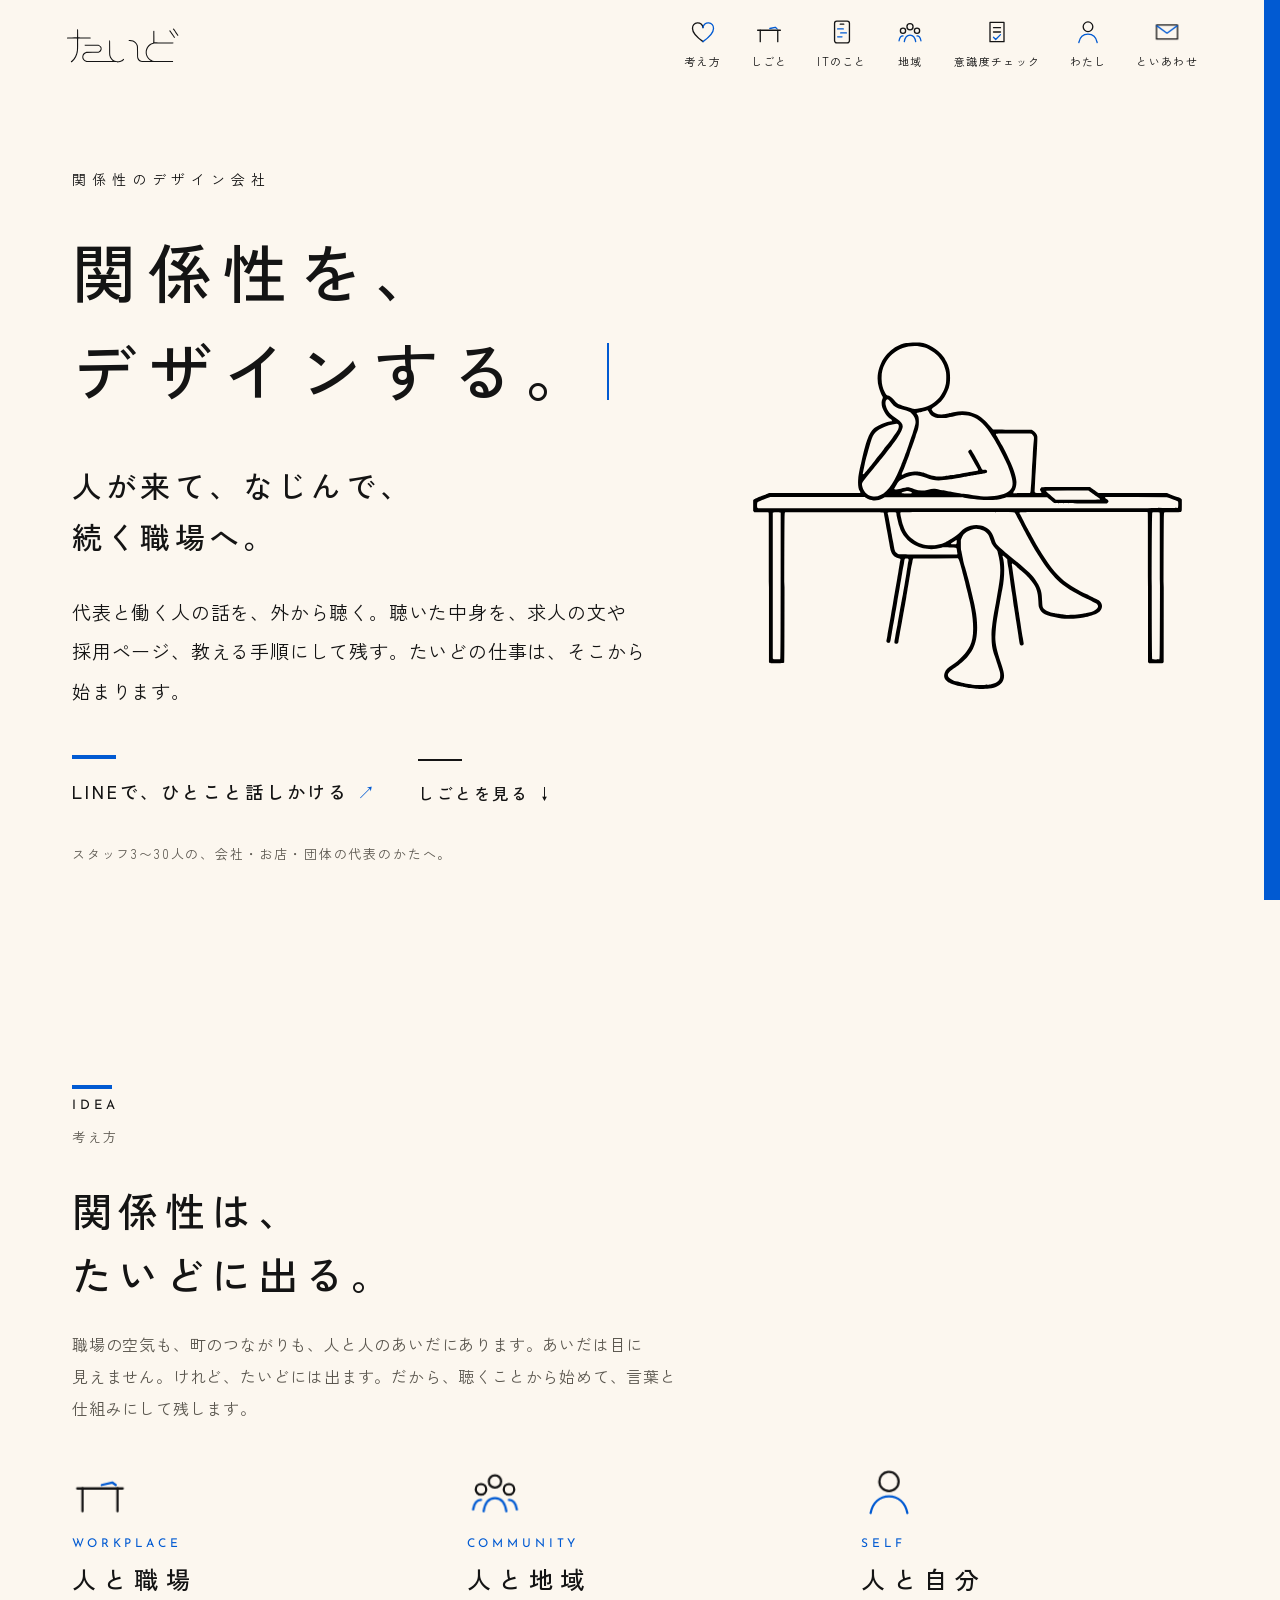
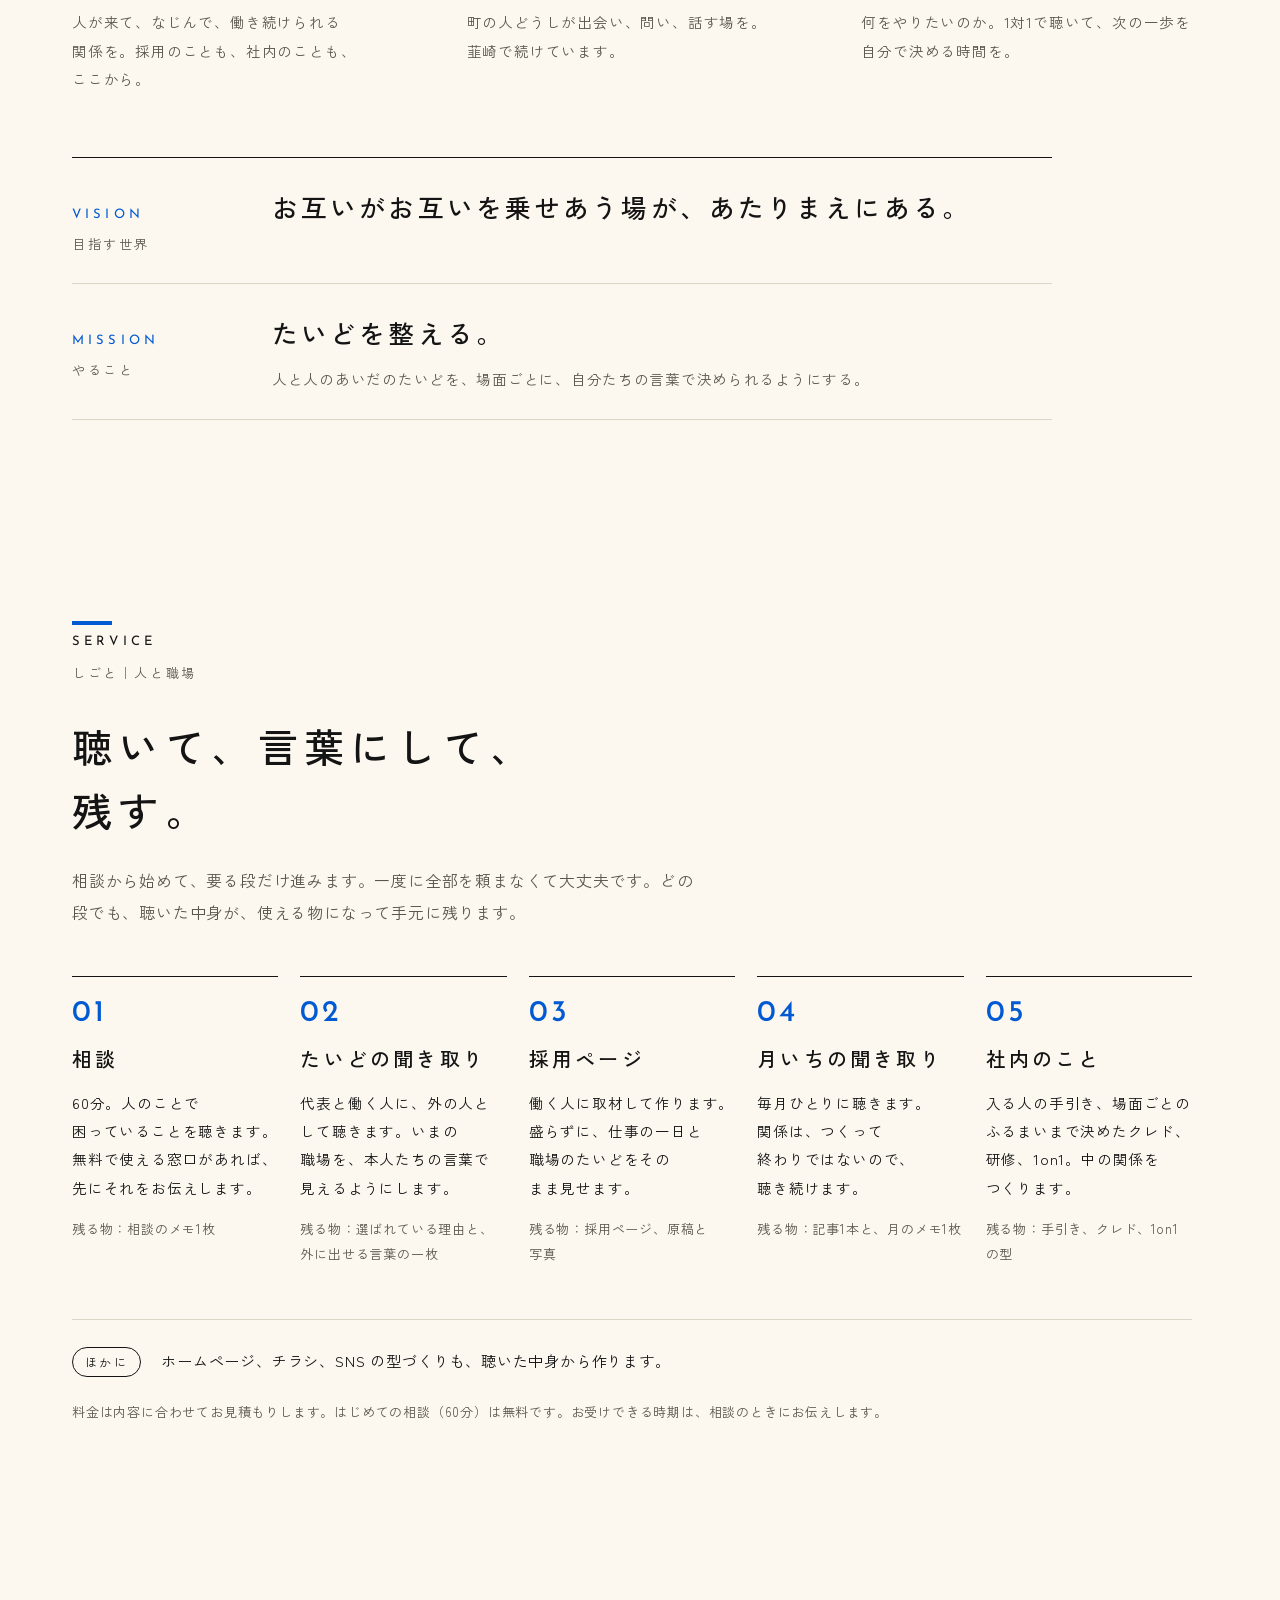
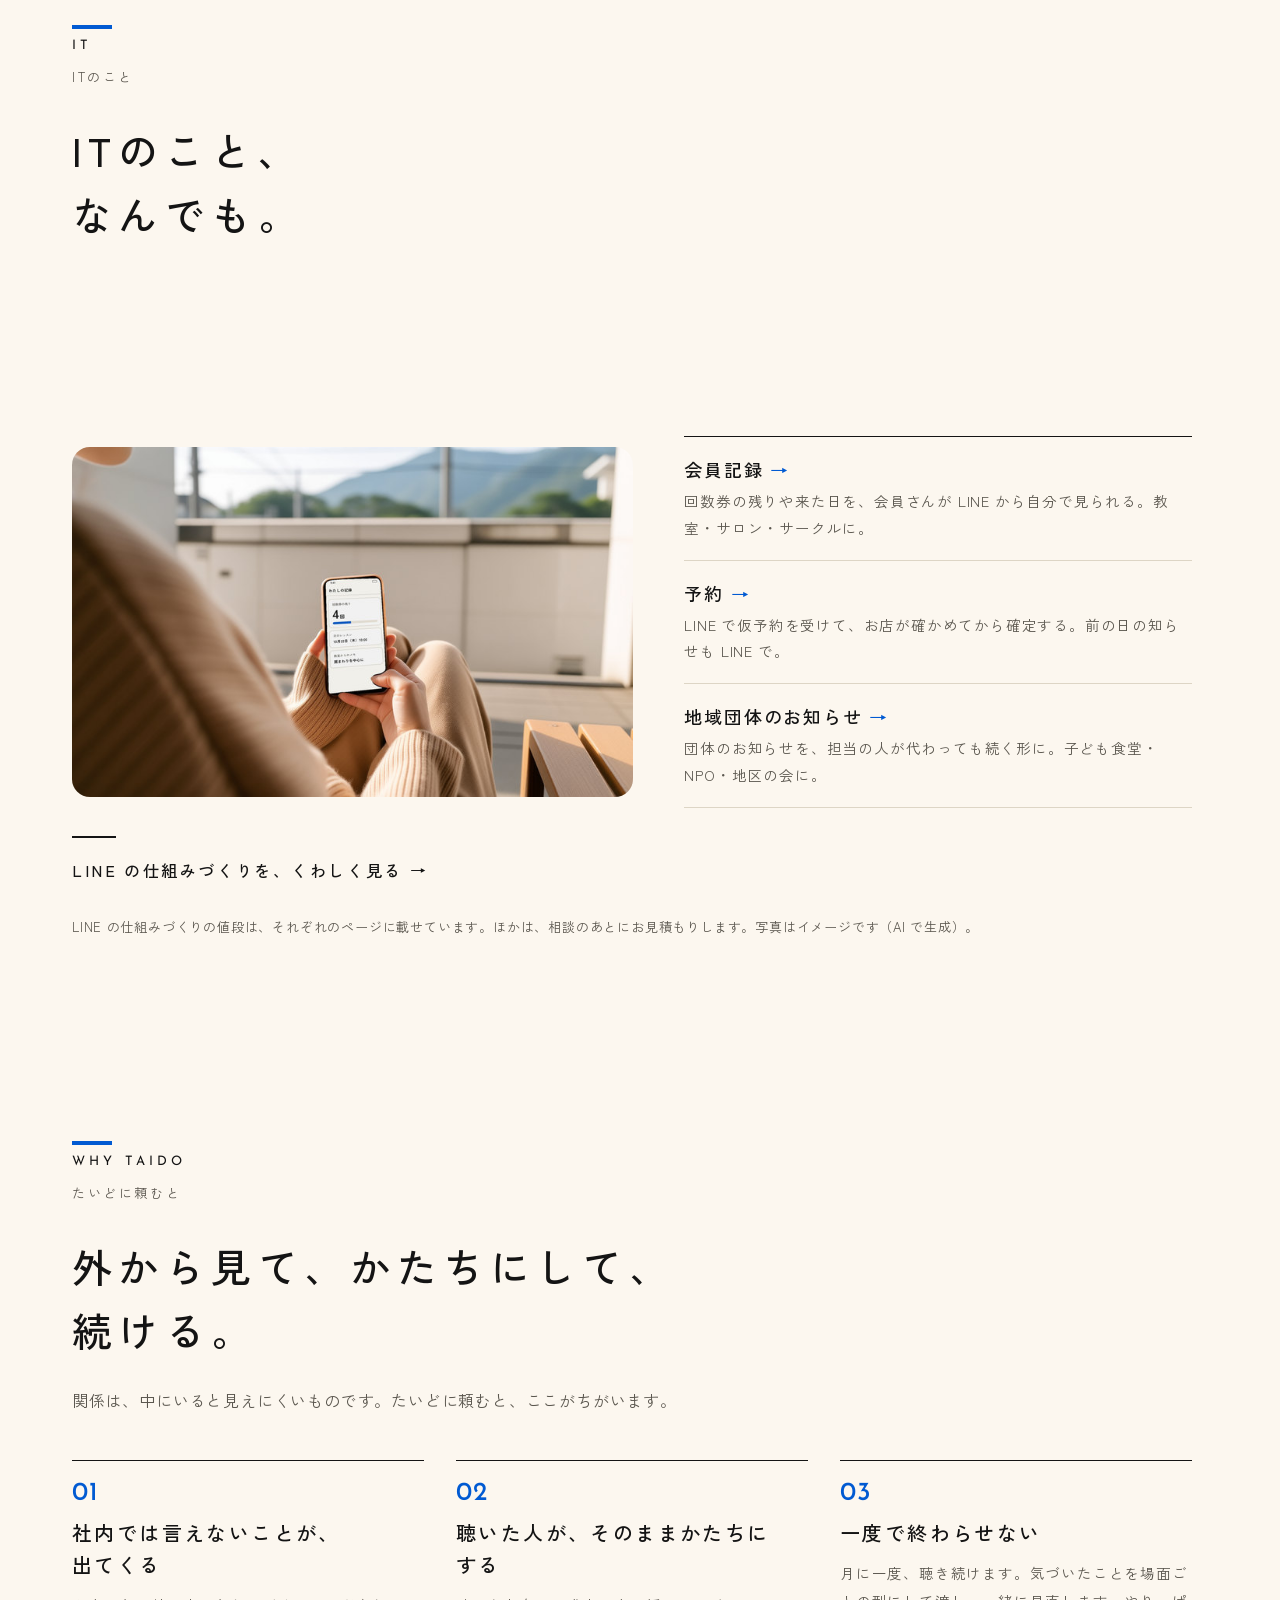
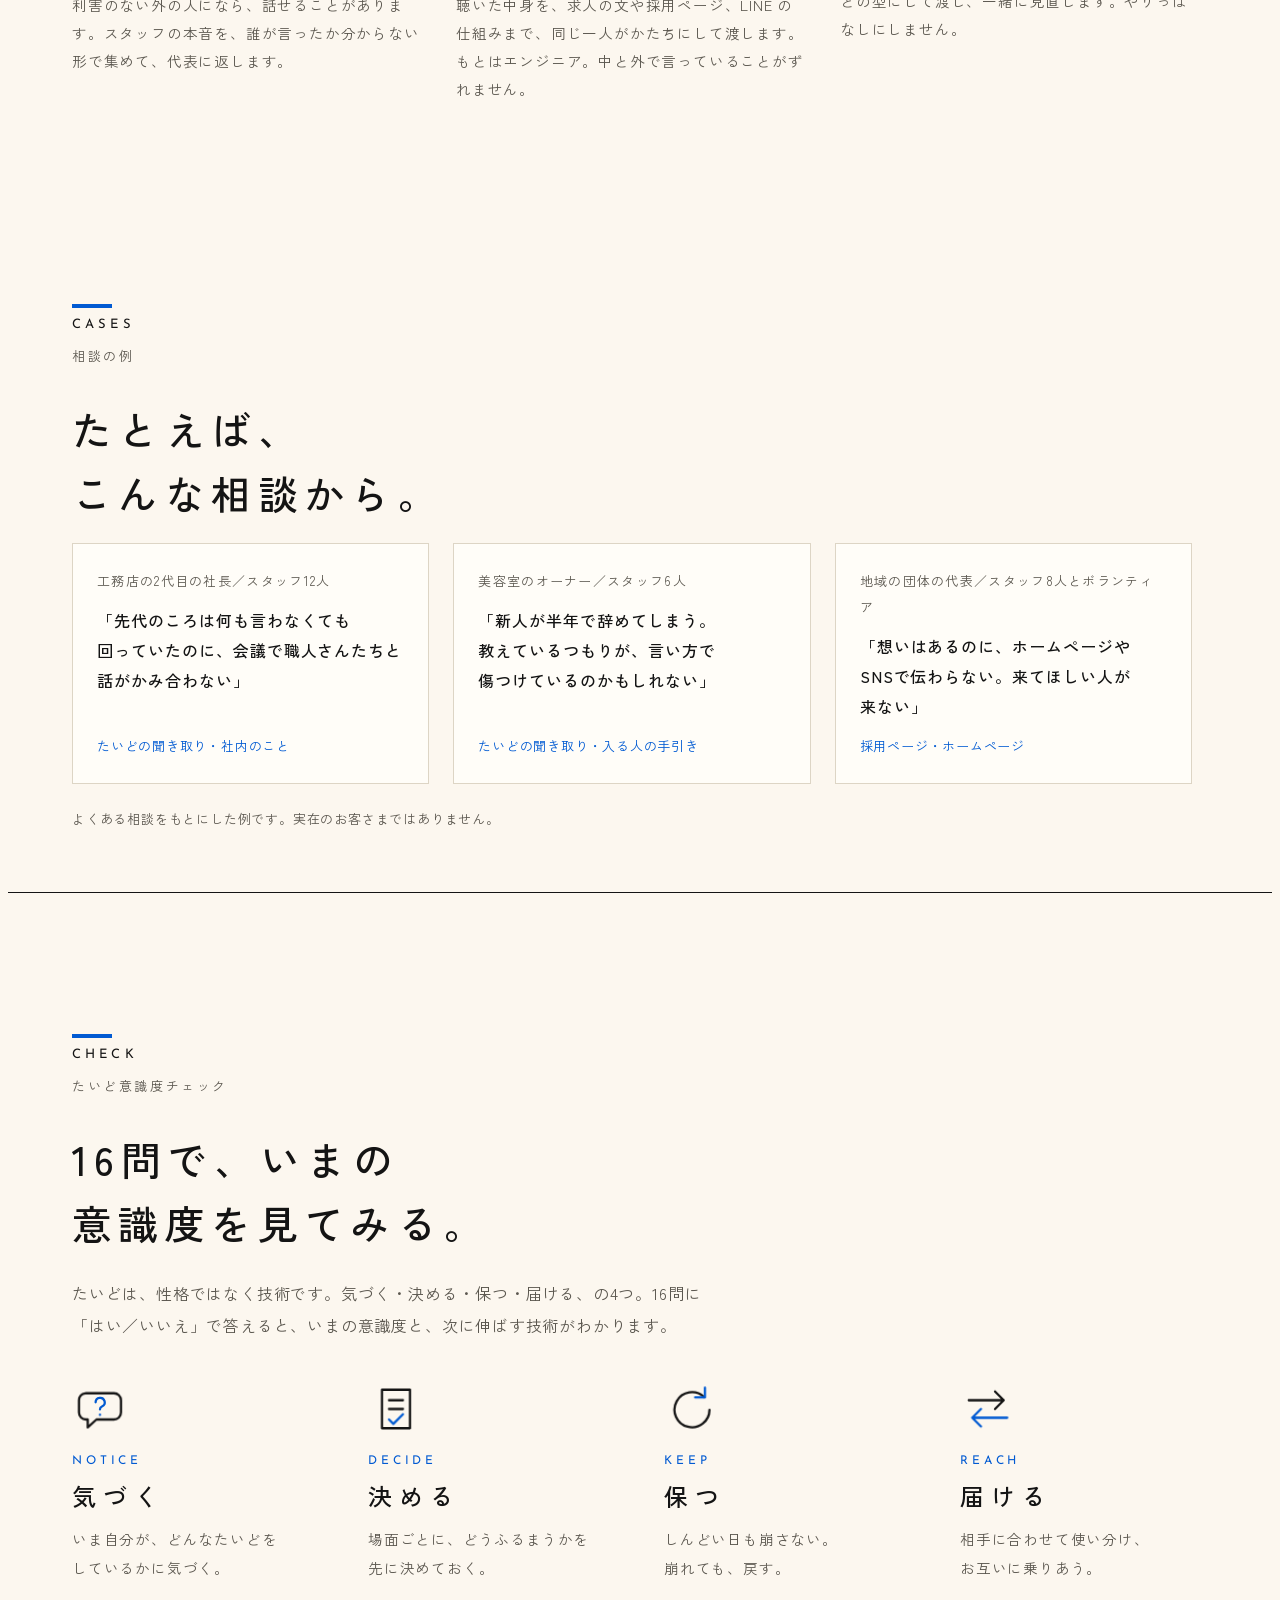
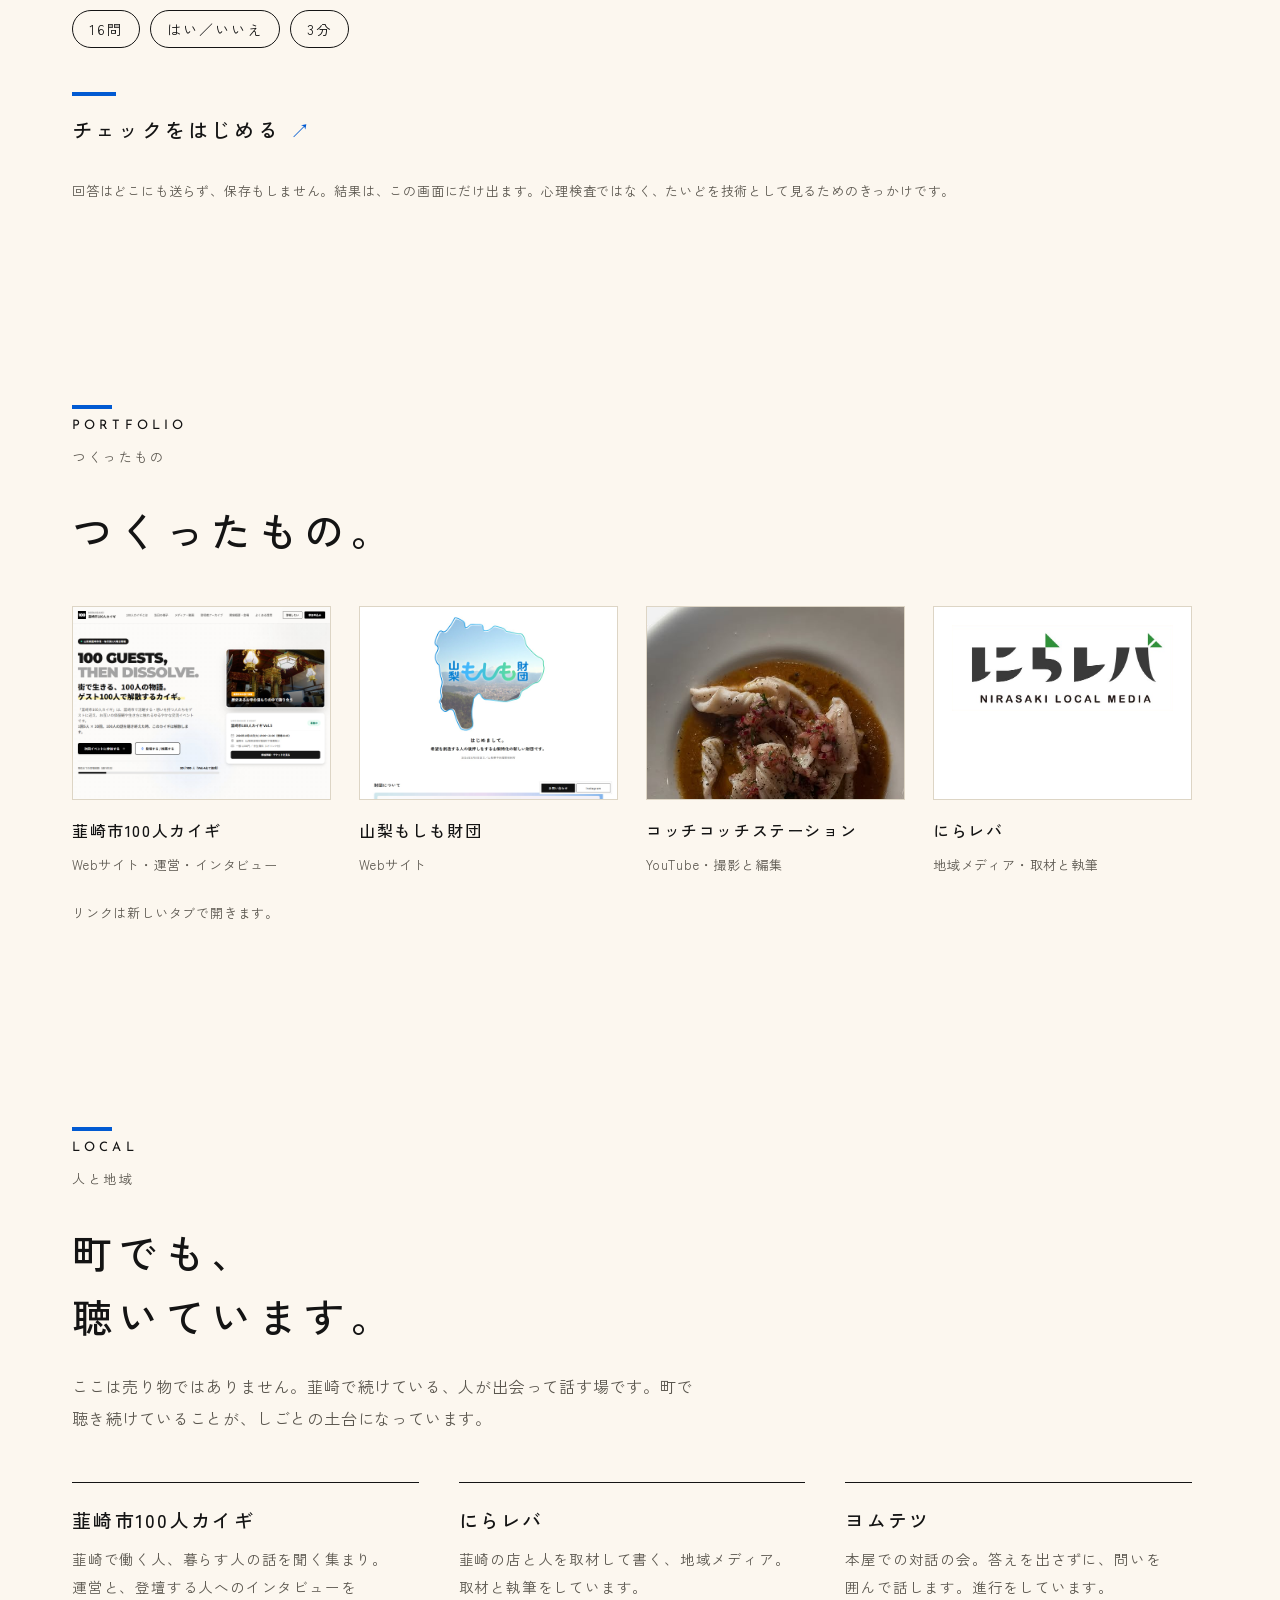
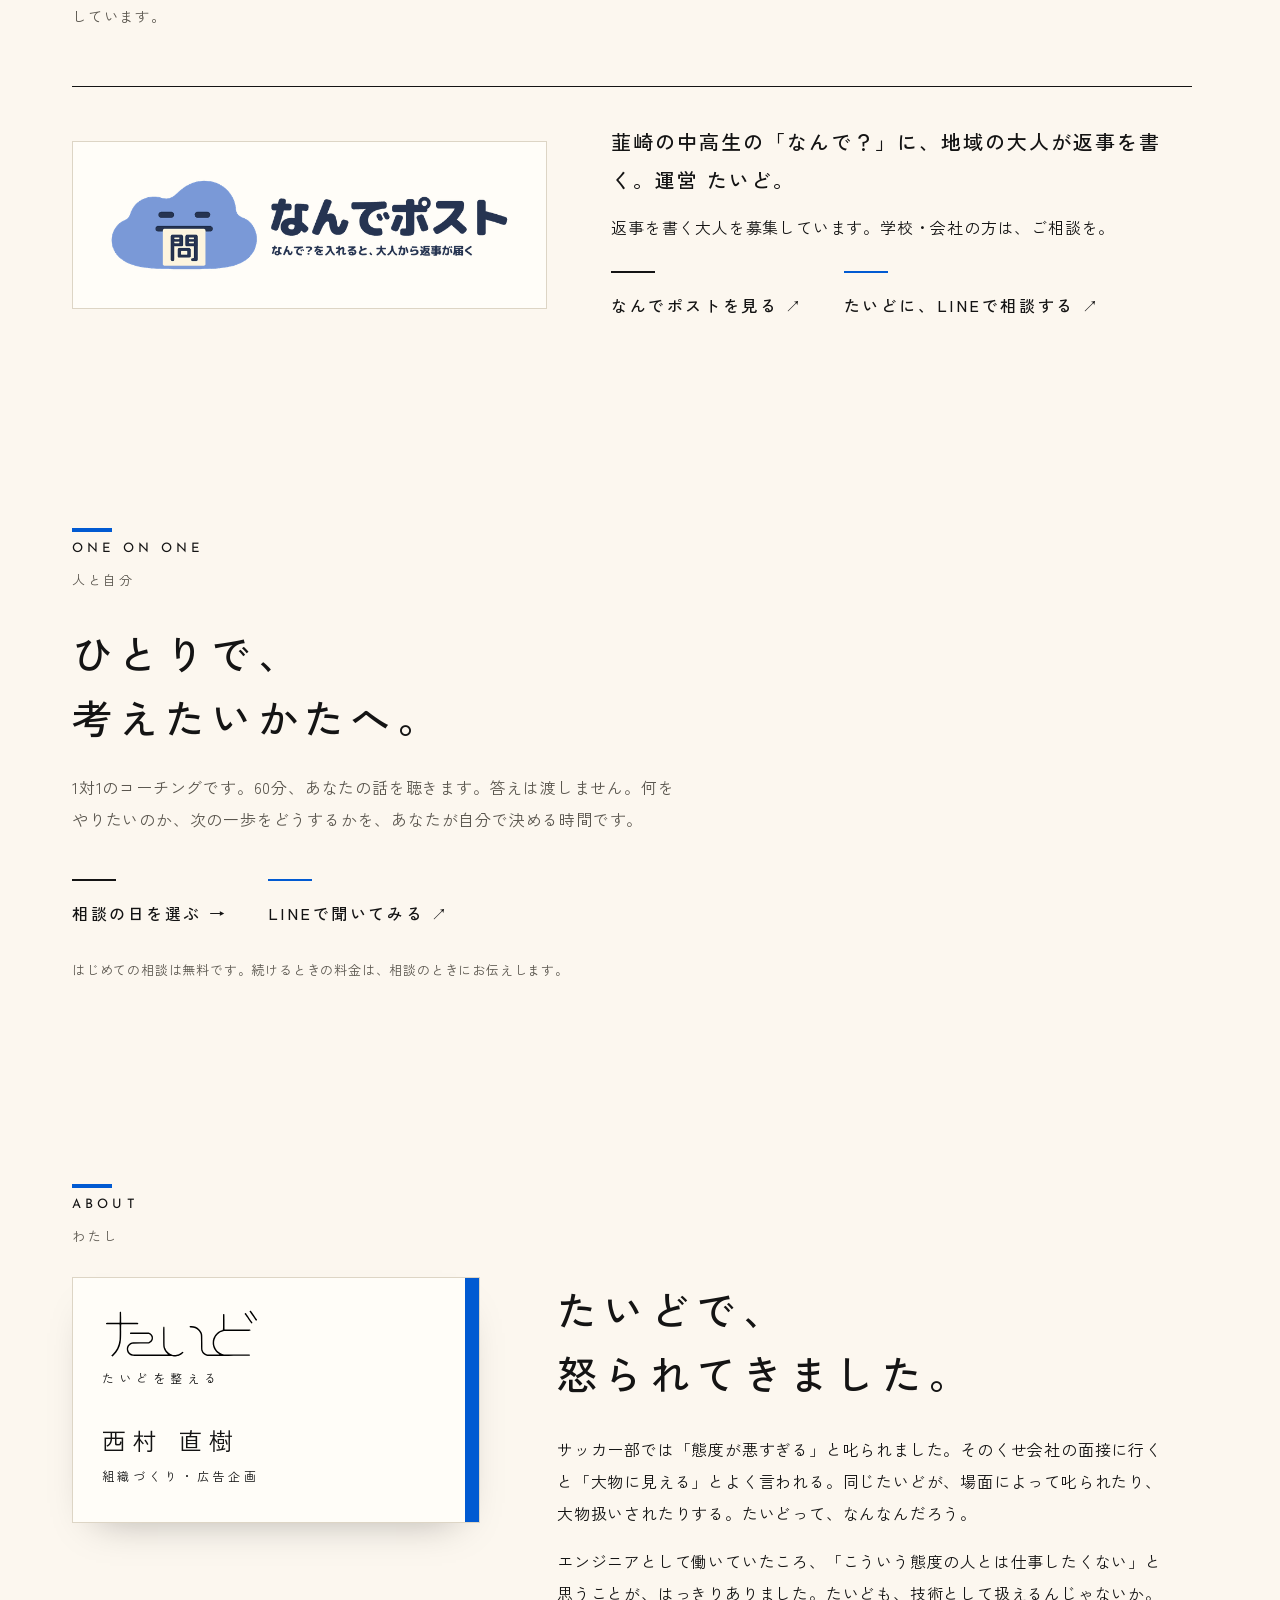
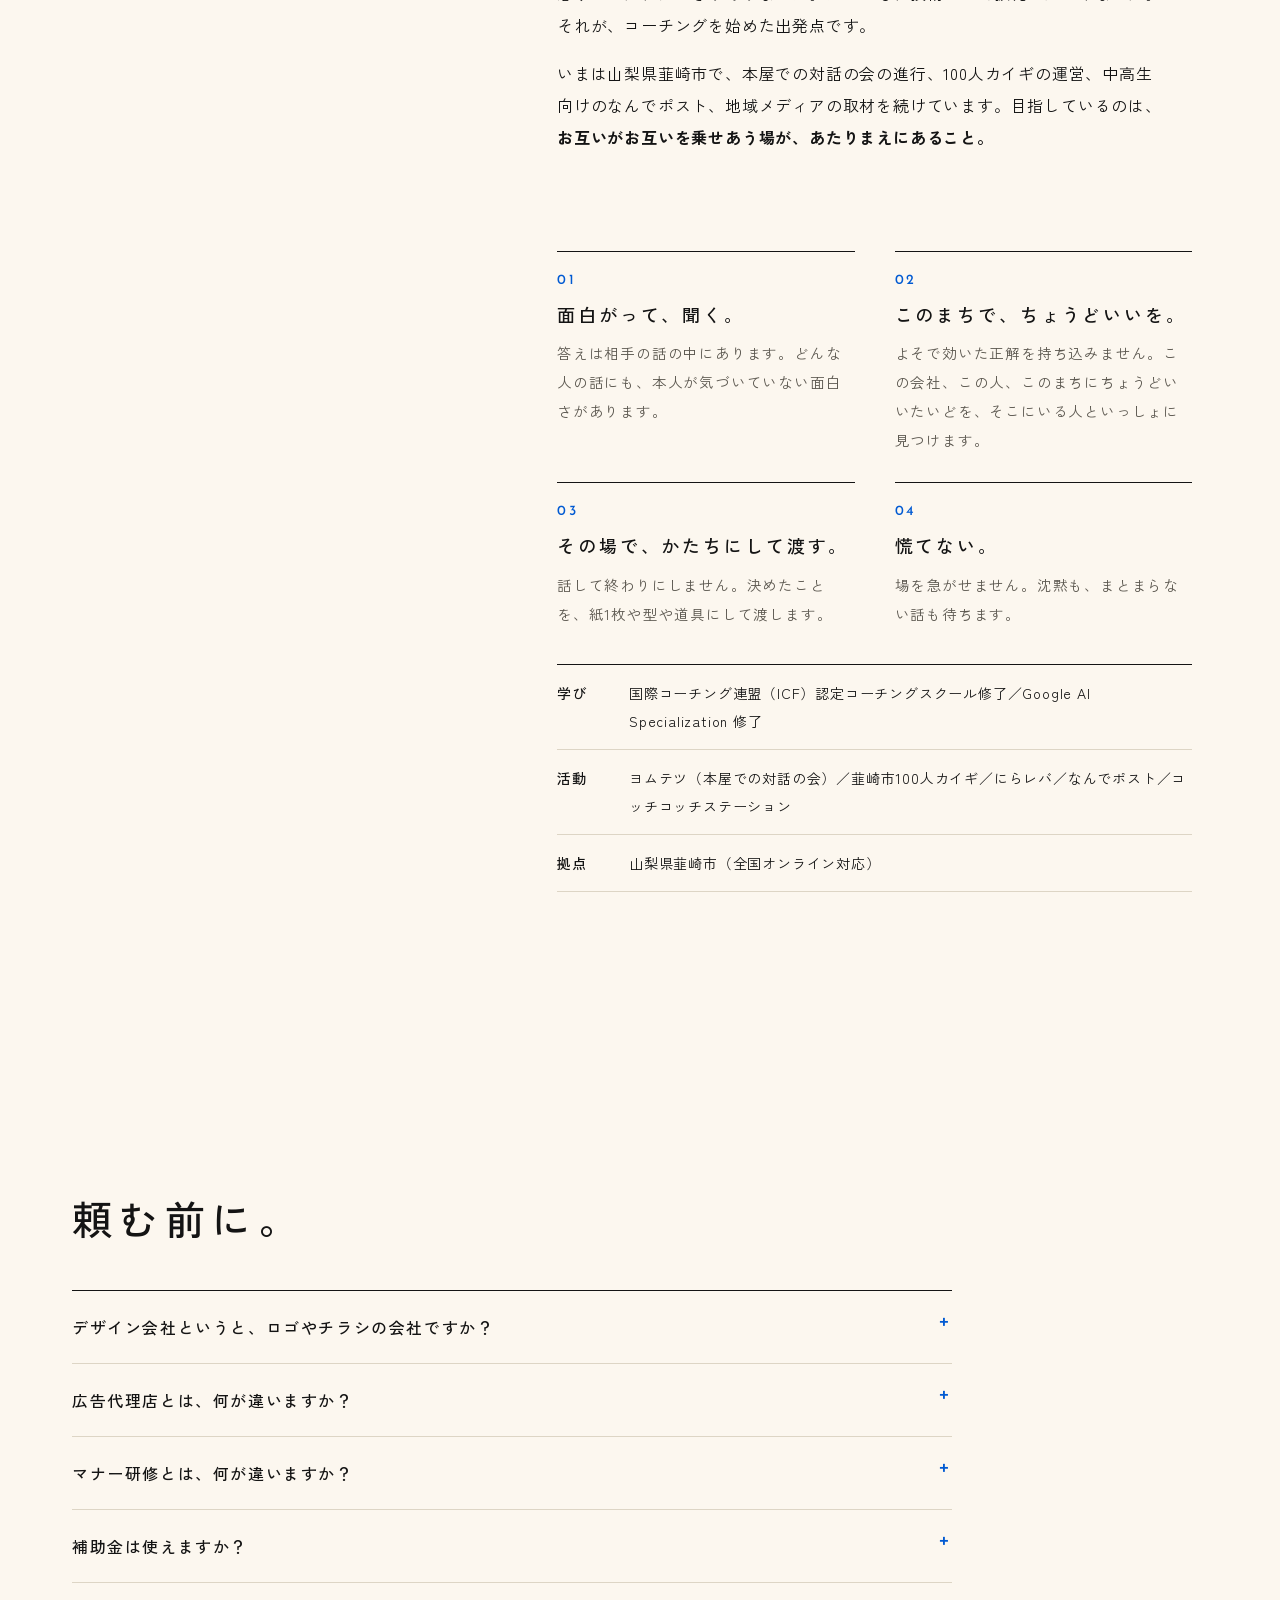
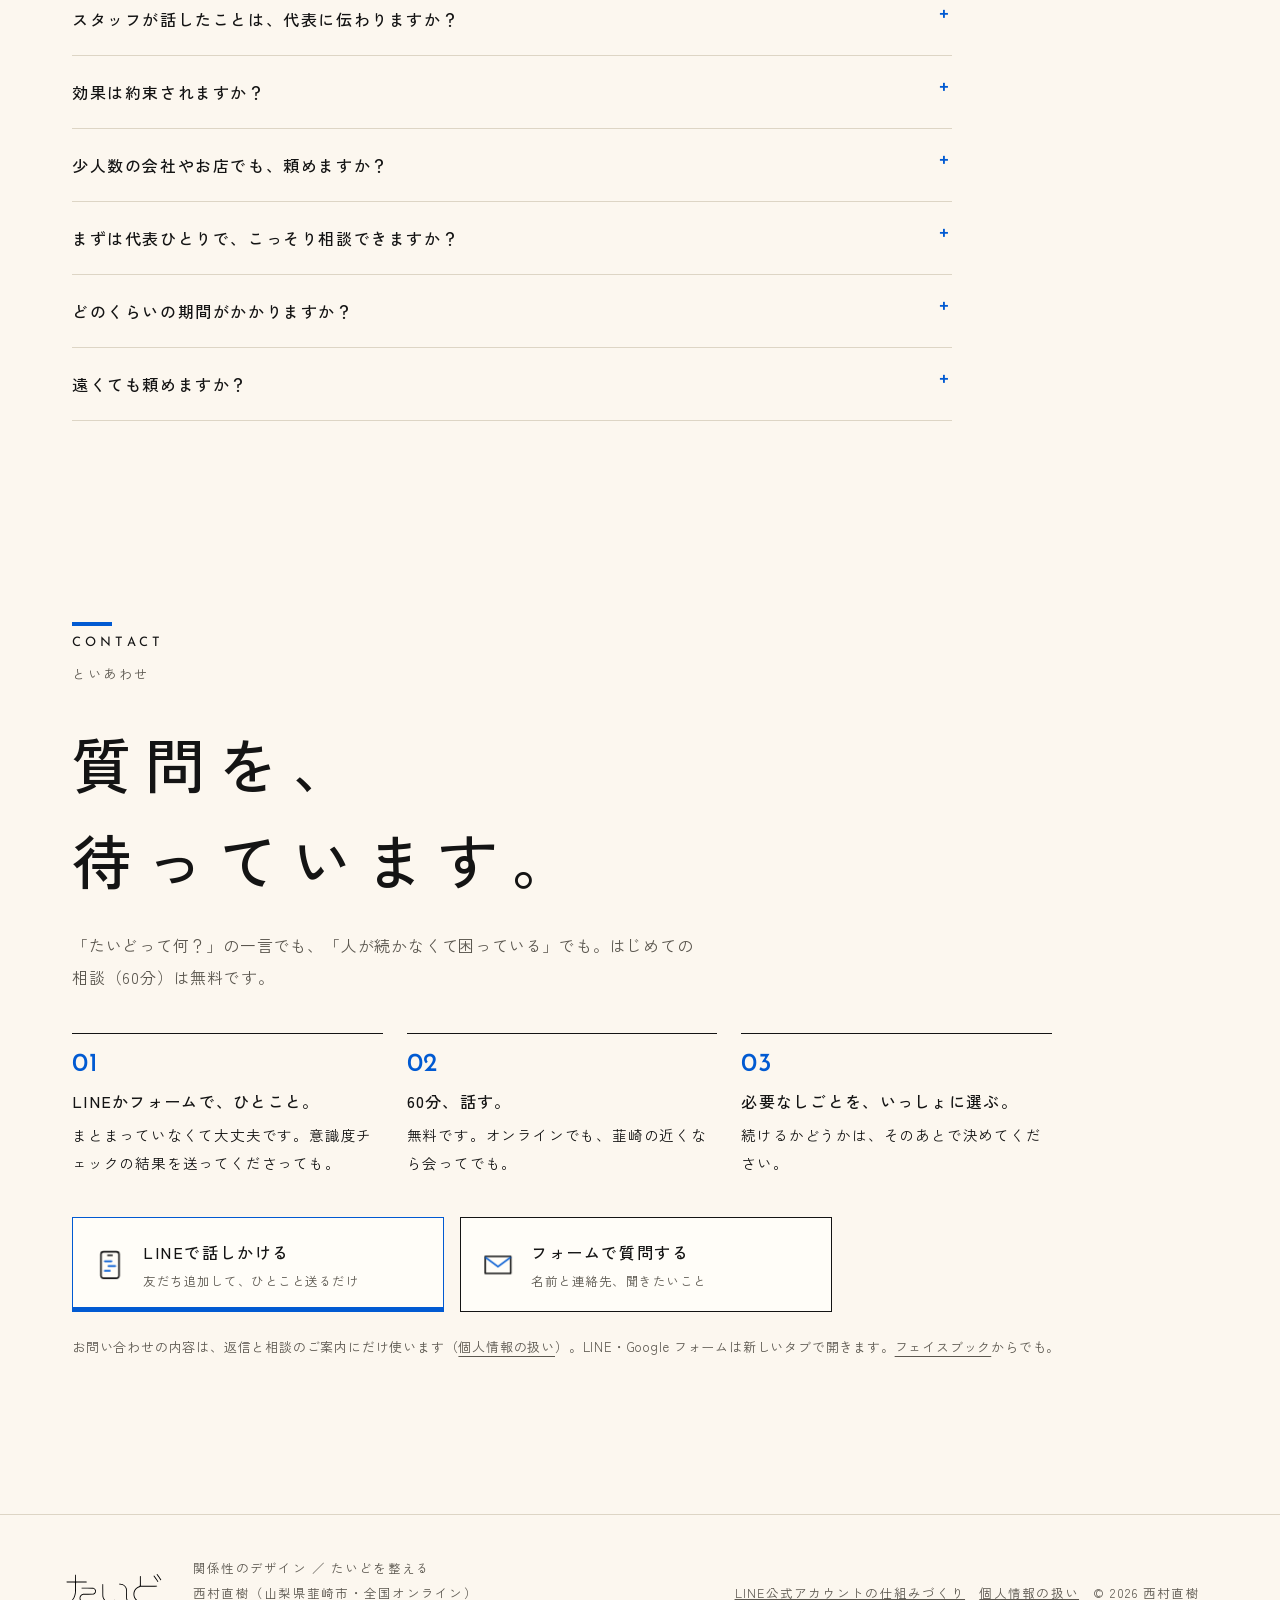
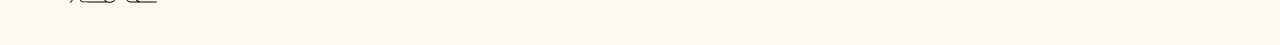
==== commit e822d524: "バリュー2を「このまちで、ちょうどいいを。」に言い直した（本人 11-23）。書体は切り出し直して差分なし" ====
--- a/index.html
+++ b/index.html
@@ -213,7 +213,7 @@
 <p class="values-h">大切にしている、4つのたいど</p>
 <ul class="value-list">
 <li><h3>面白がって、聞く。</h3><p>答えは相手の話の中にあります。どんな人の話にも、本人が気づいていない面白さがあります。</p></li>
-<li><h3>答えは配らない。問いを置く。</h3><p>正しいたいどを教えません。「いいたいどって何だろう」を、いっしょに考えます。</p></li>
+<li><h3>このまちで、ちょうどいいを。</h3><p>よそで効いた正解を持ち込みません。この会社、この人、このまちにちょうどいいたいどを、そこにいる人といっしょに見つけます。</p></li>
 <li><h3>その場で、かたちにして渡す。</h3><p>話して終わりにしません。決めたことを、紙1枚や型や道具にして渡します。</p></li>
 <li><h3>慌てない。</h3><p>場を急がせません。沈黙も、まとまらない話も待ちます。</p></li>
 </ul>
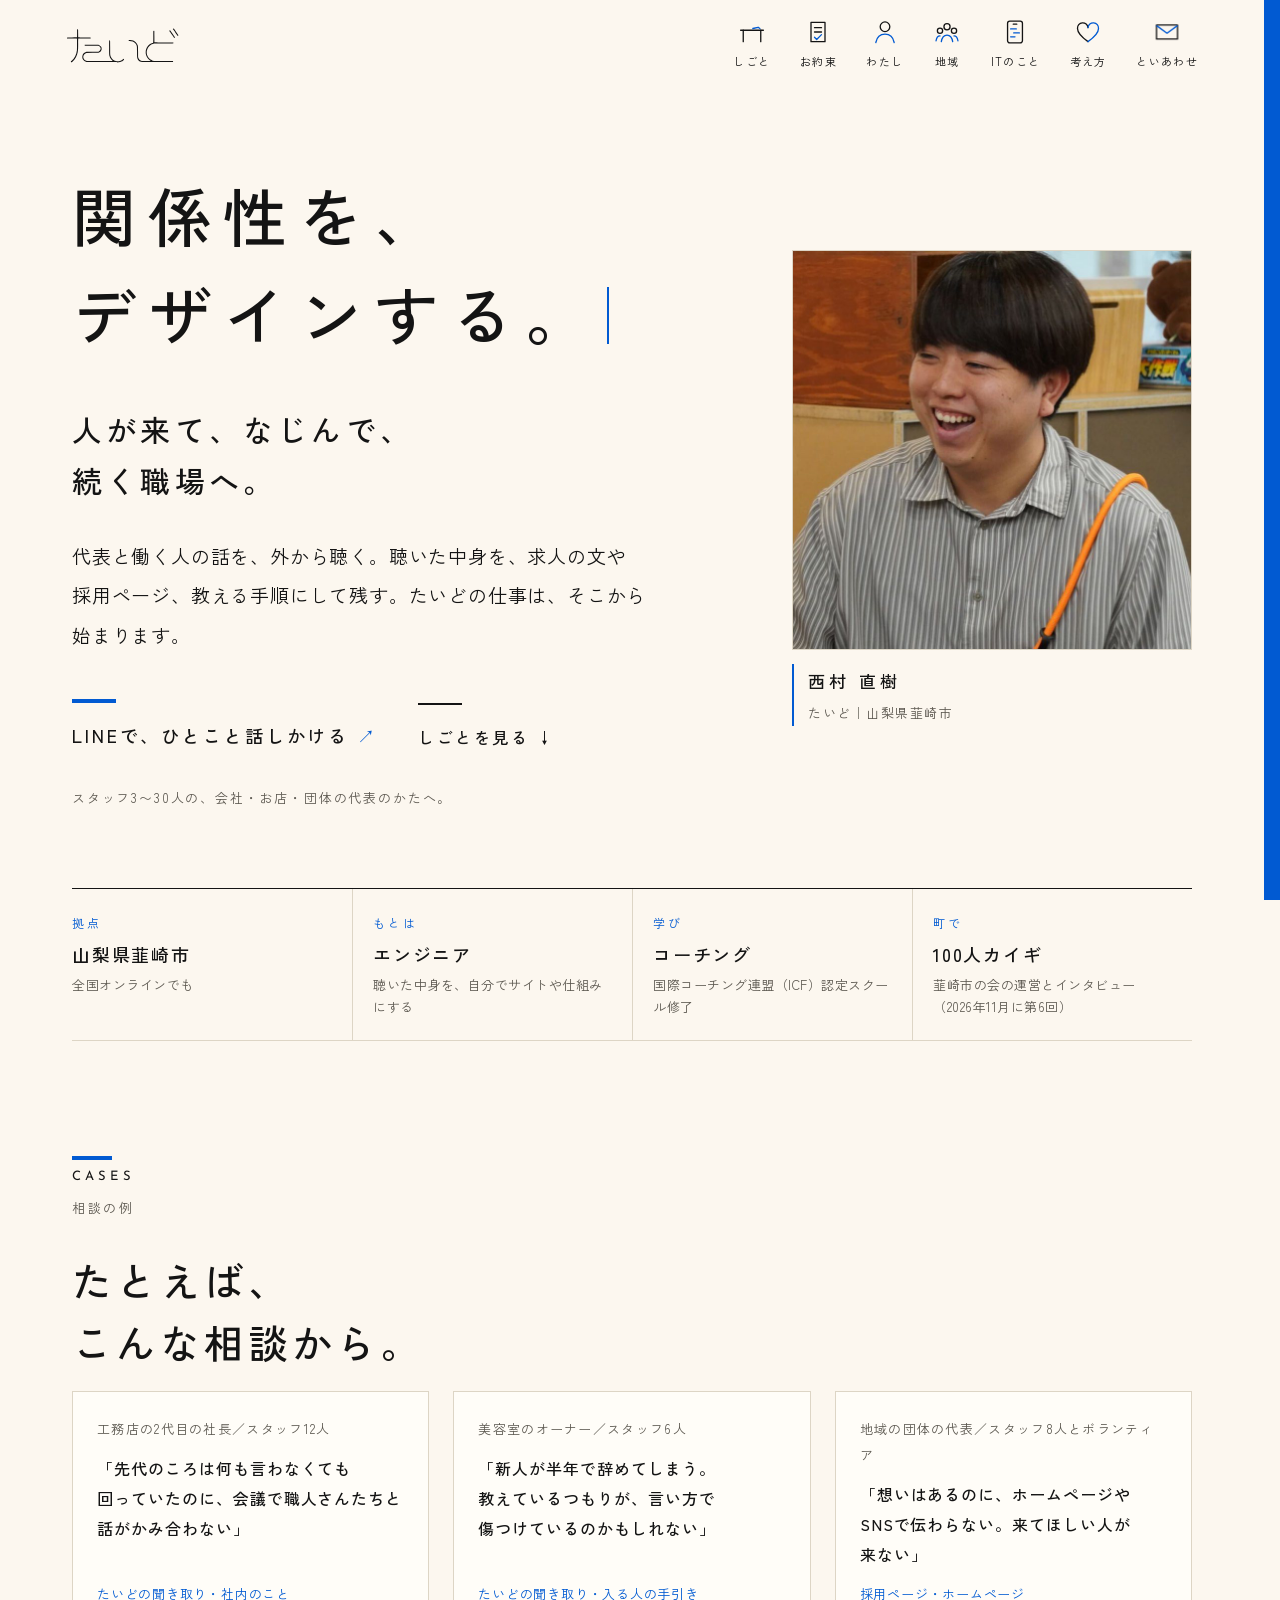
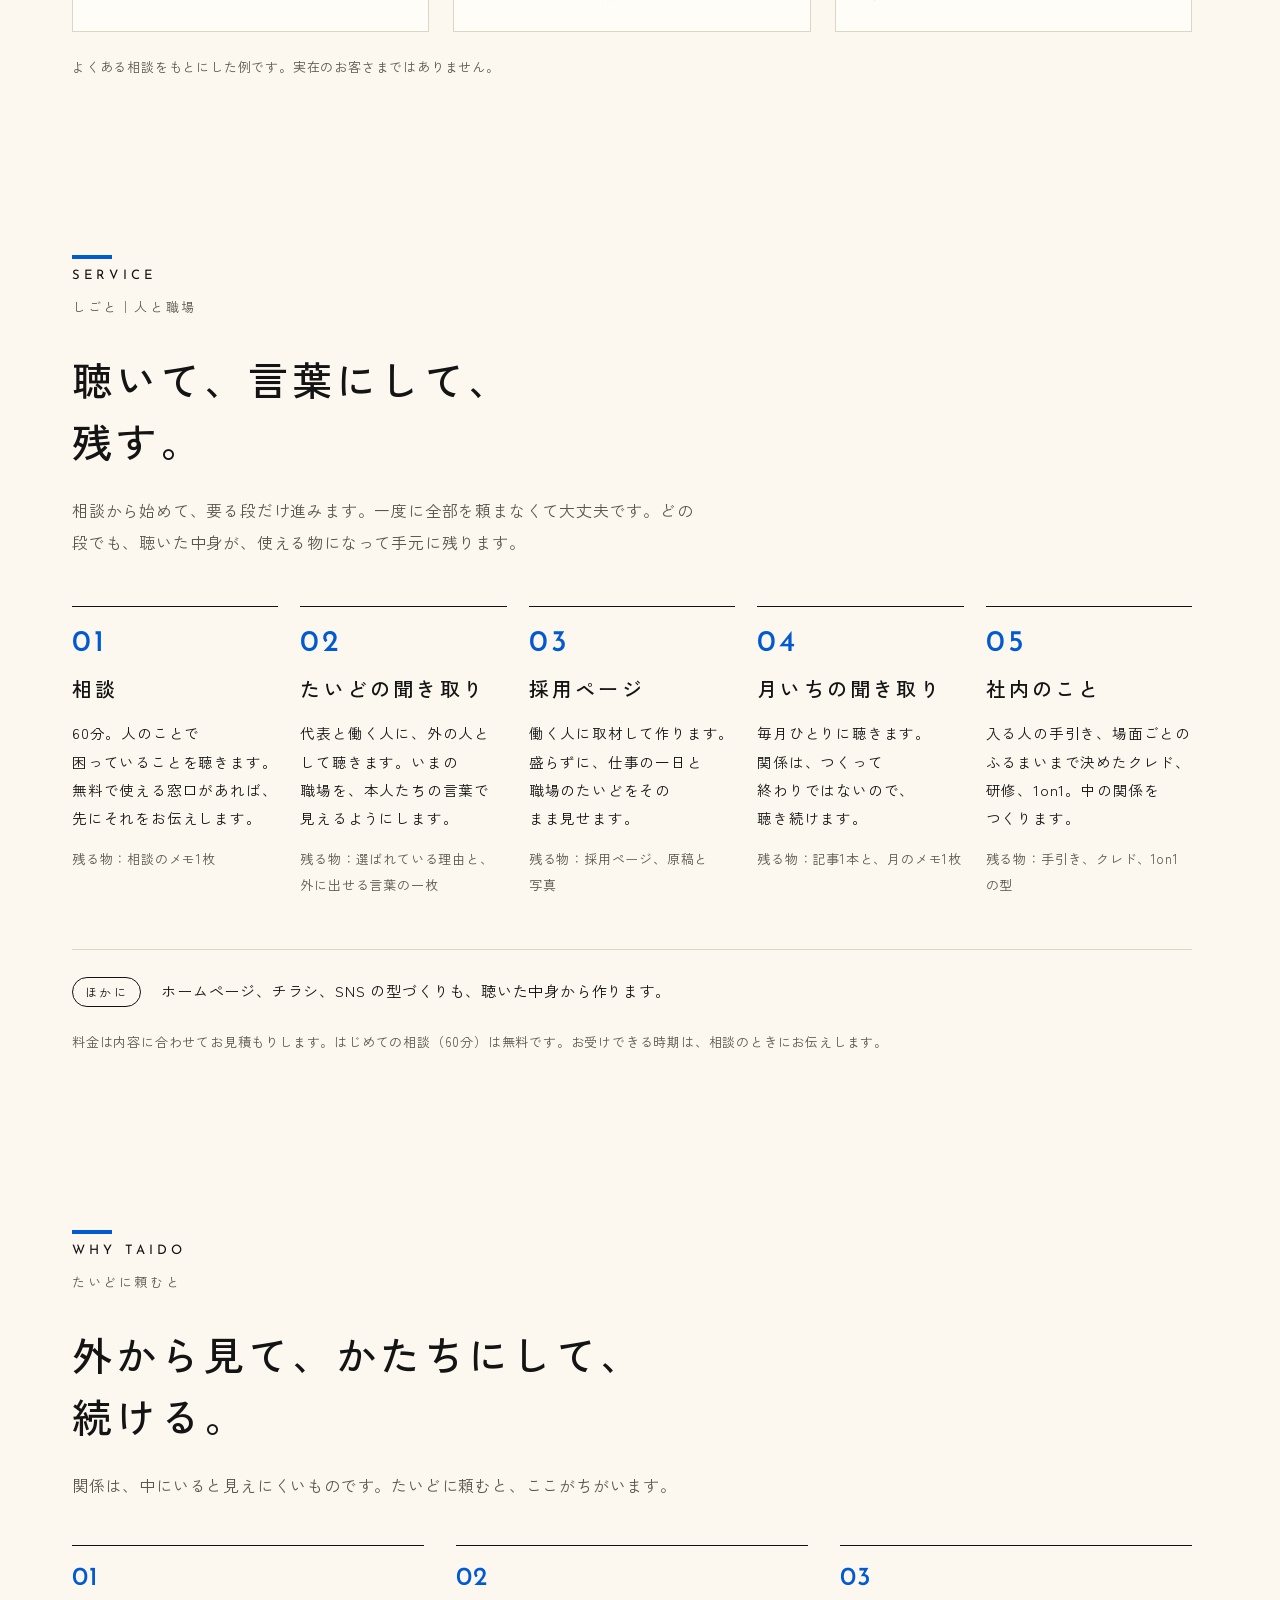
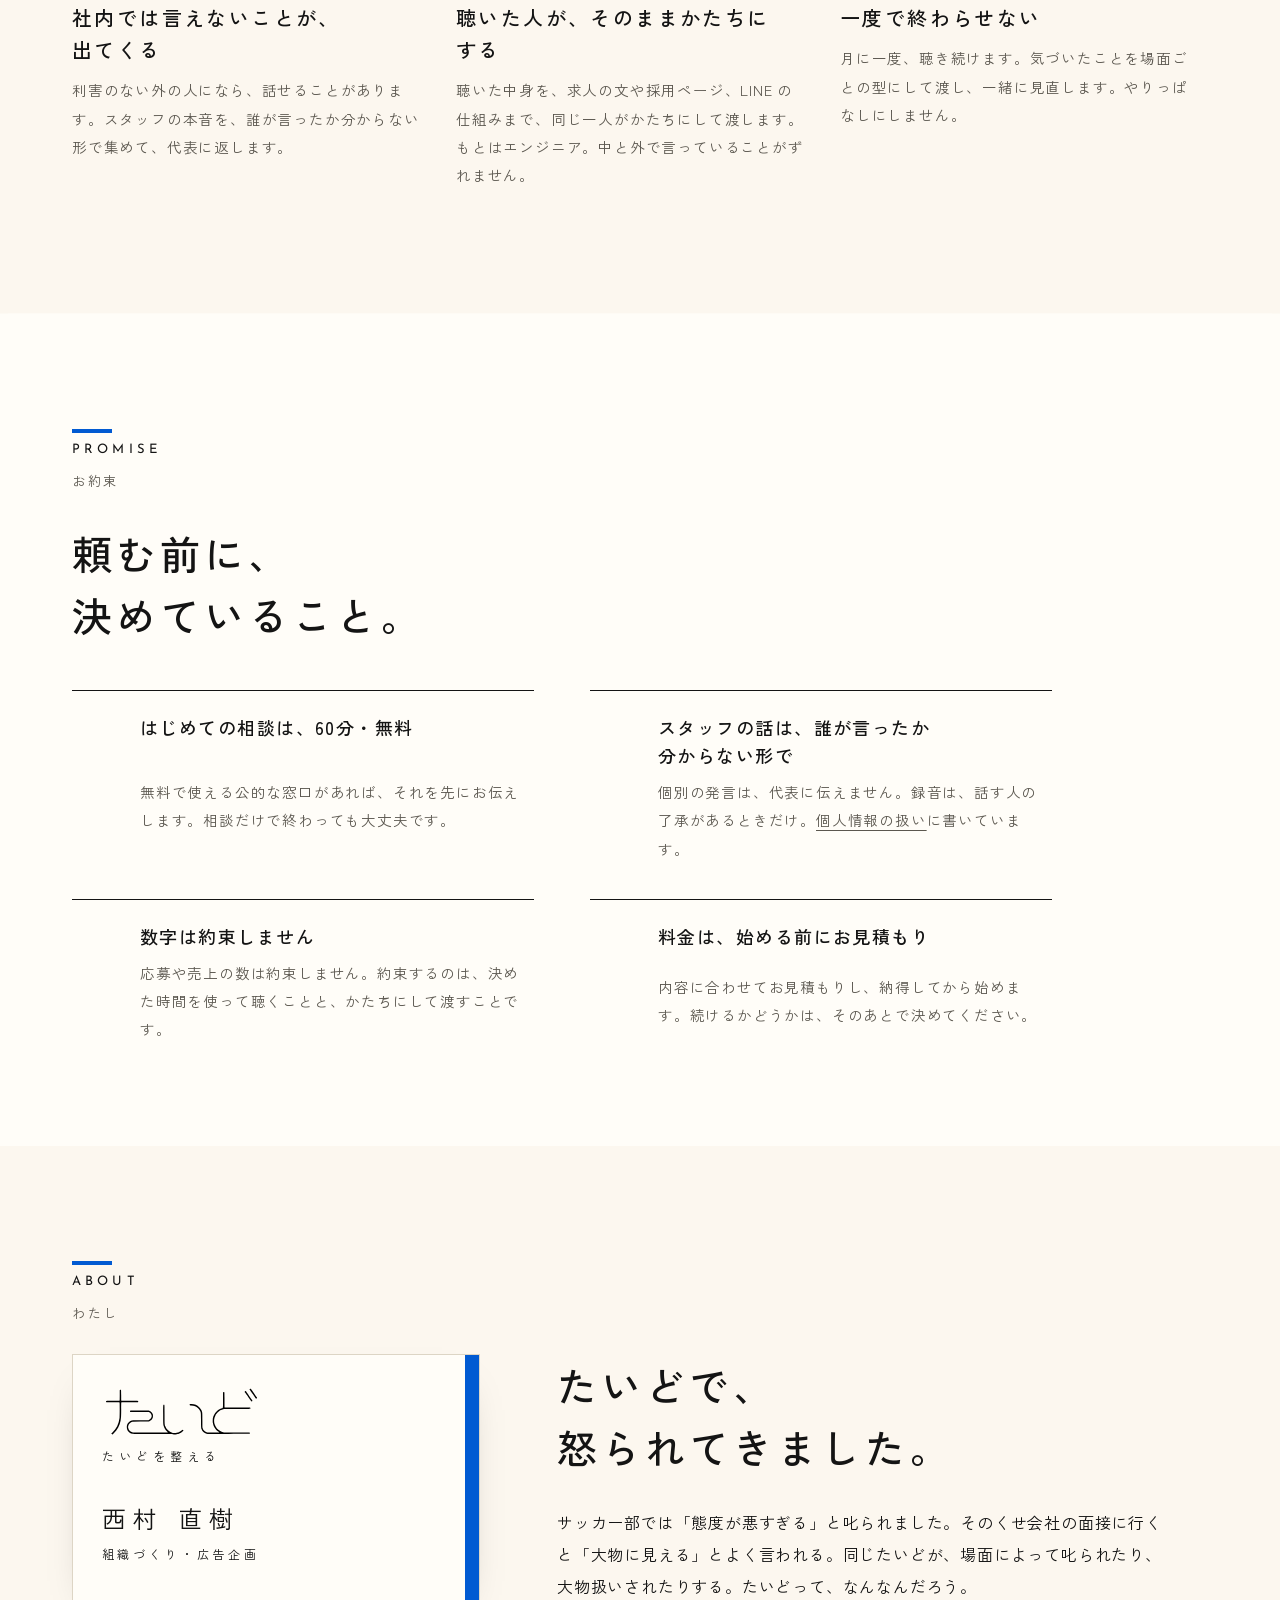
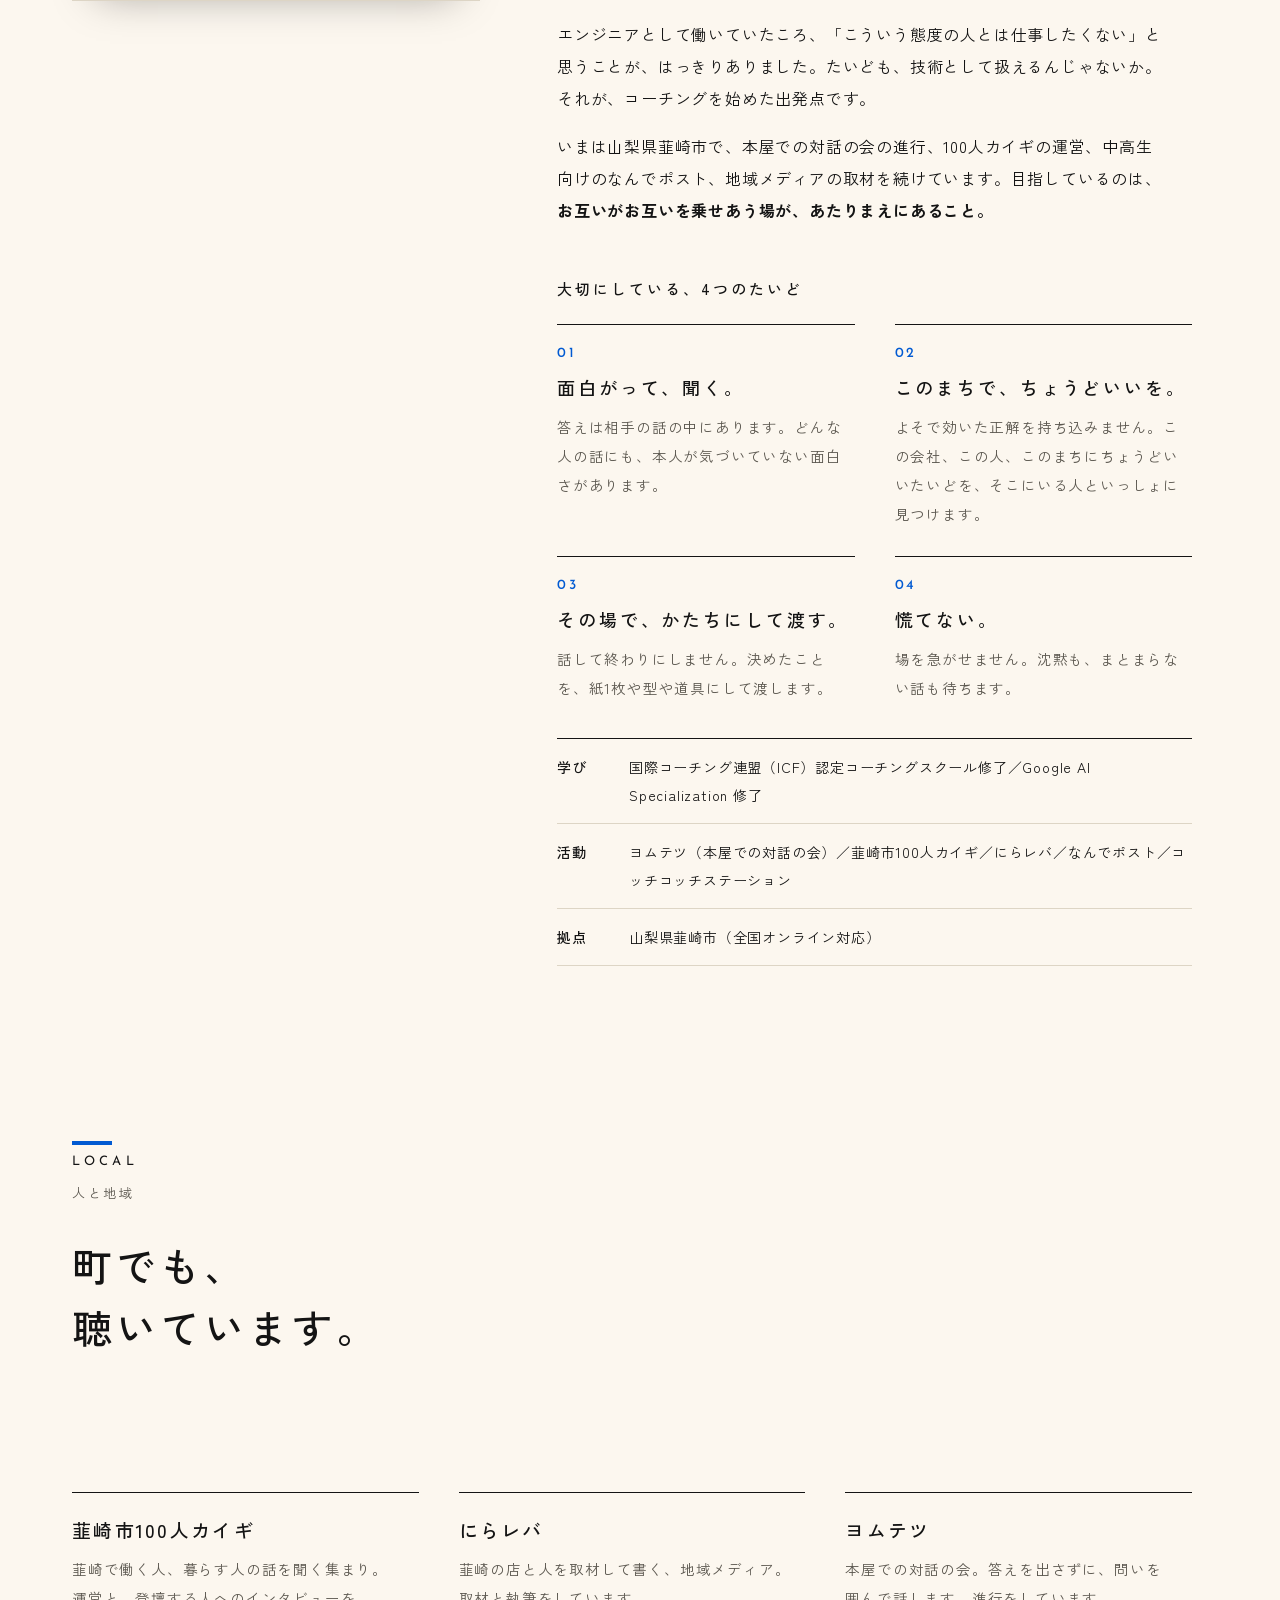
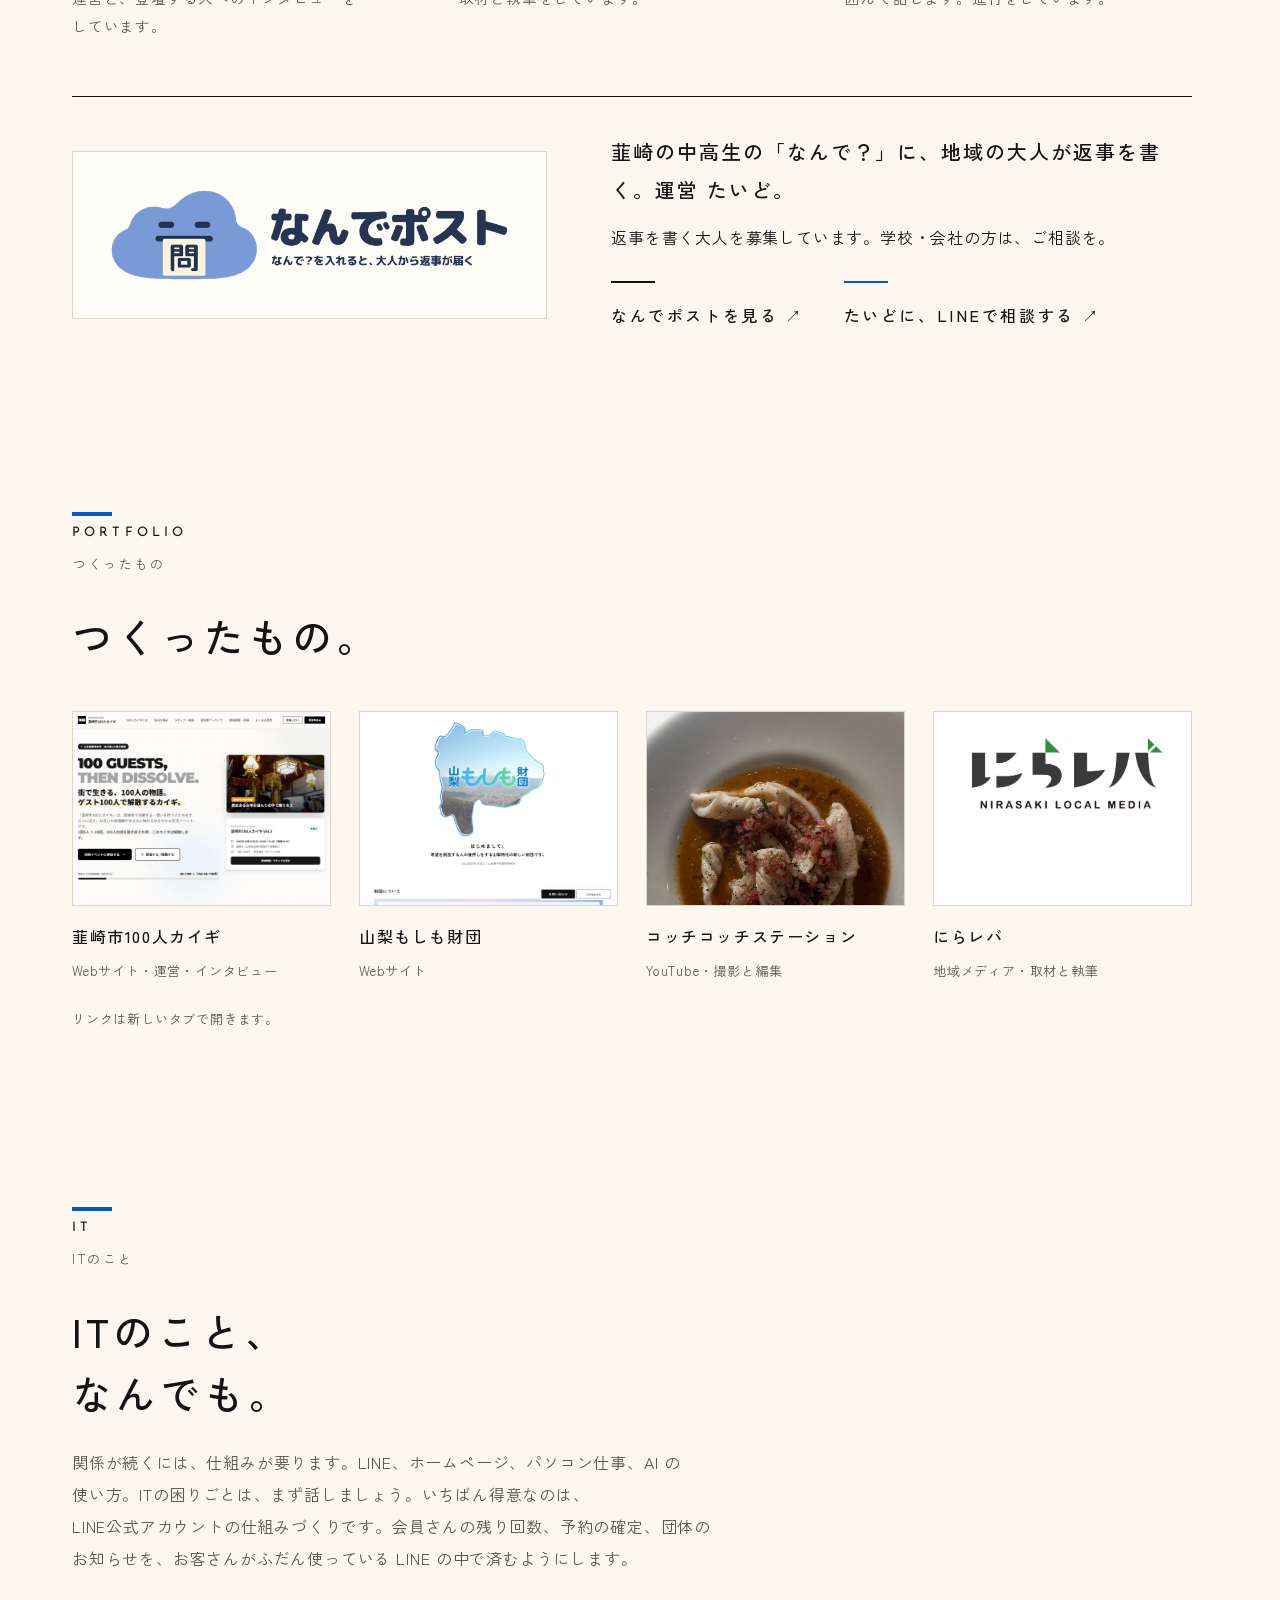
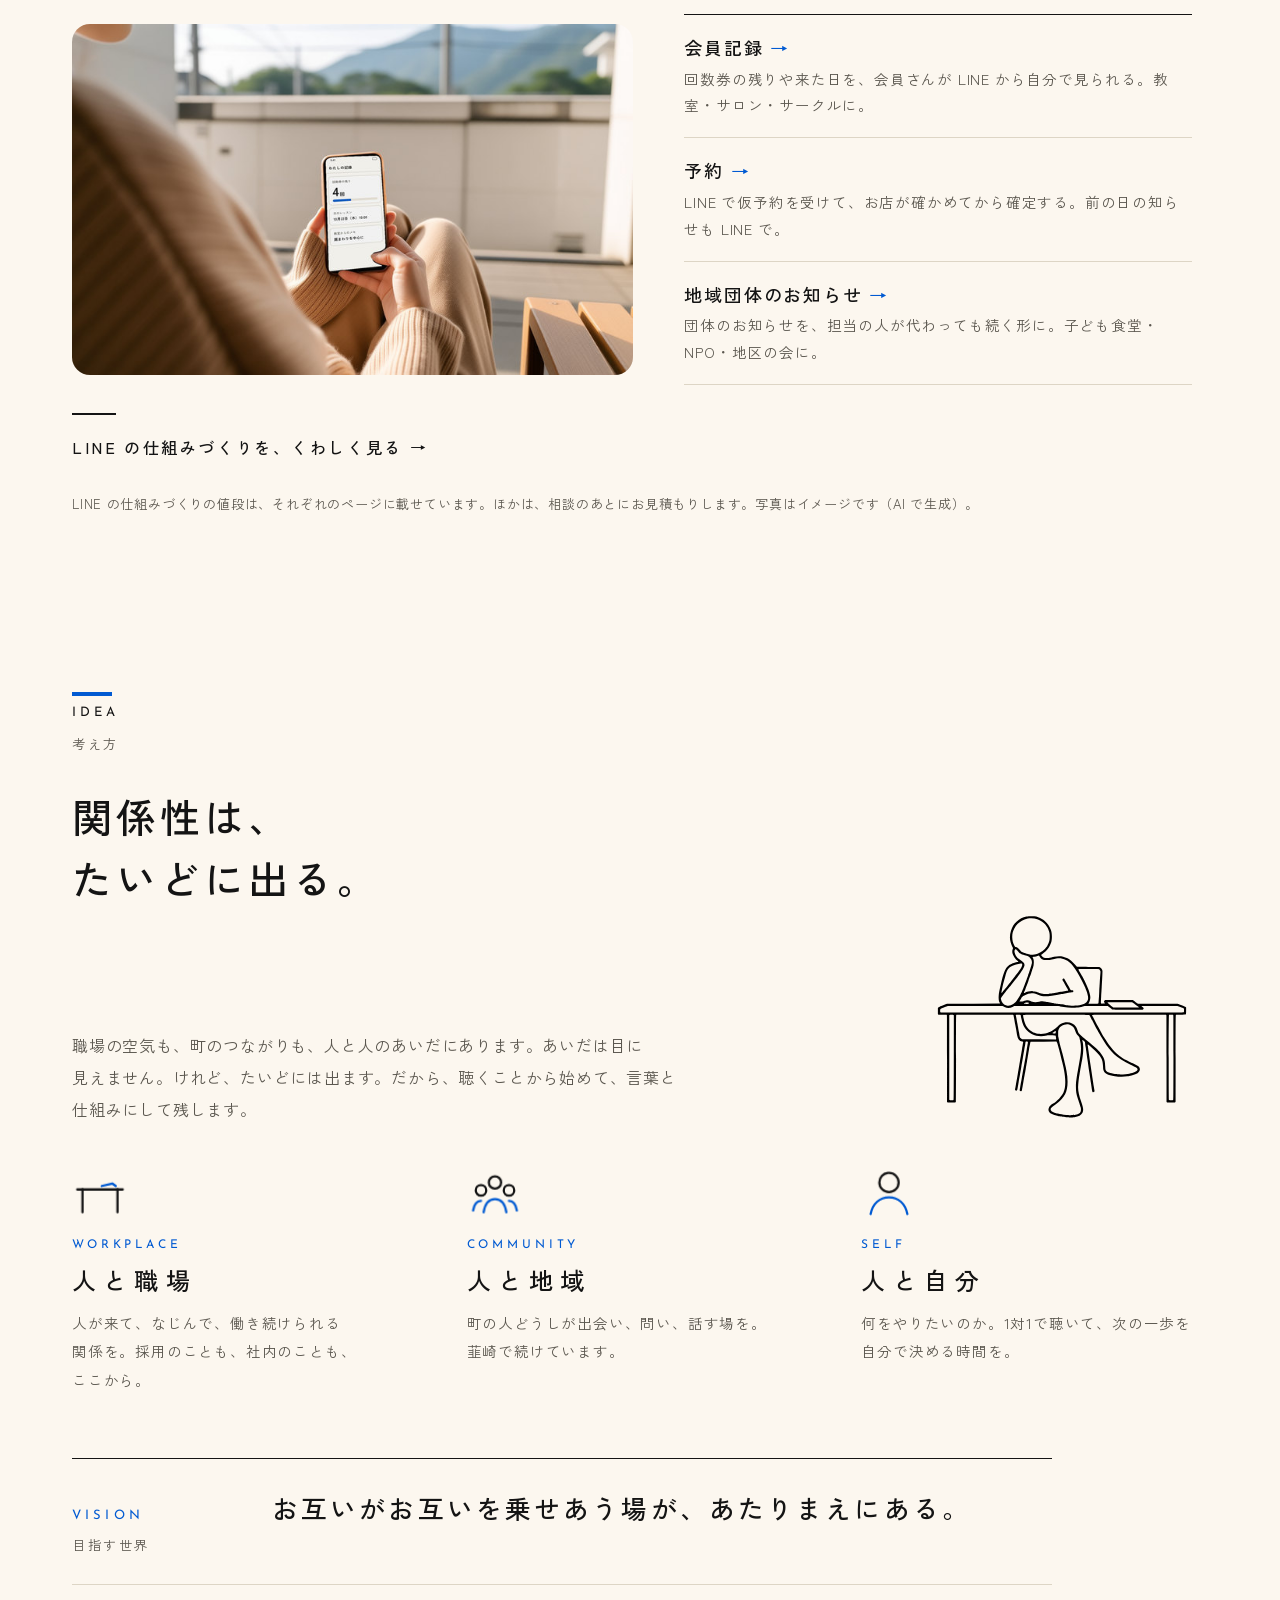
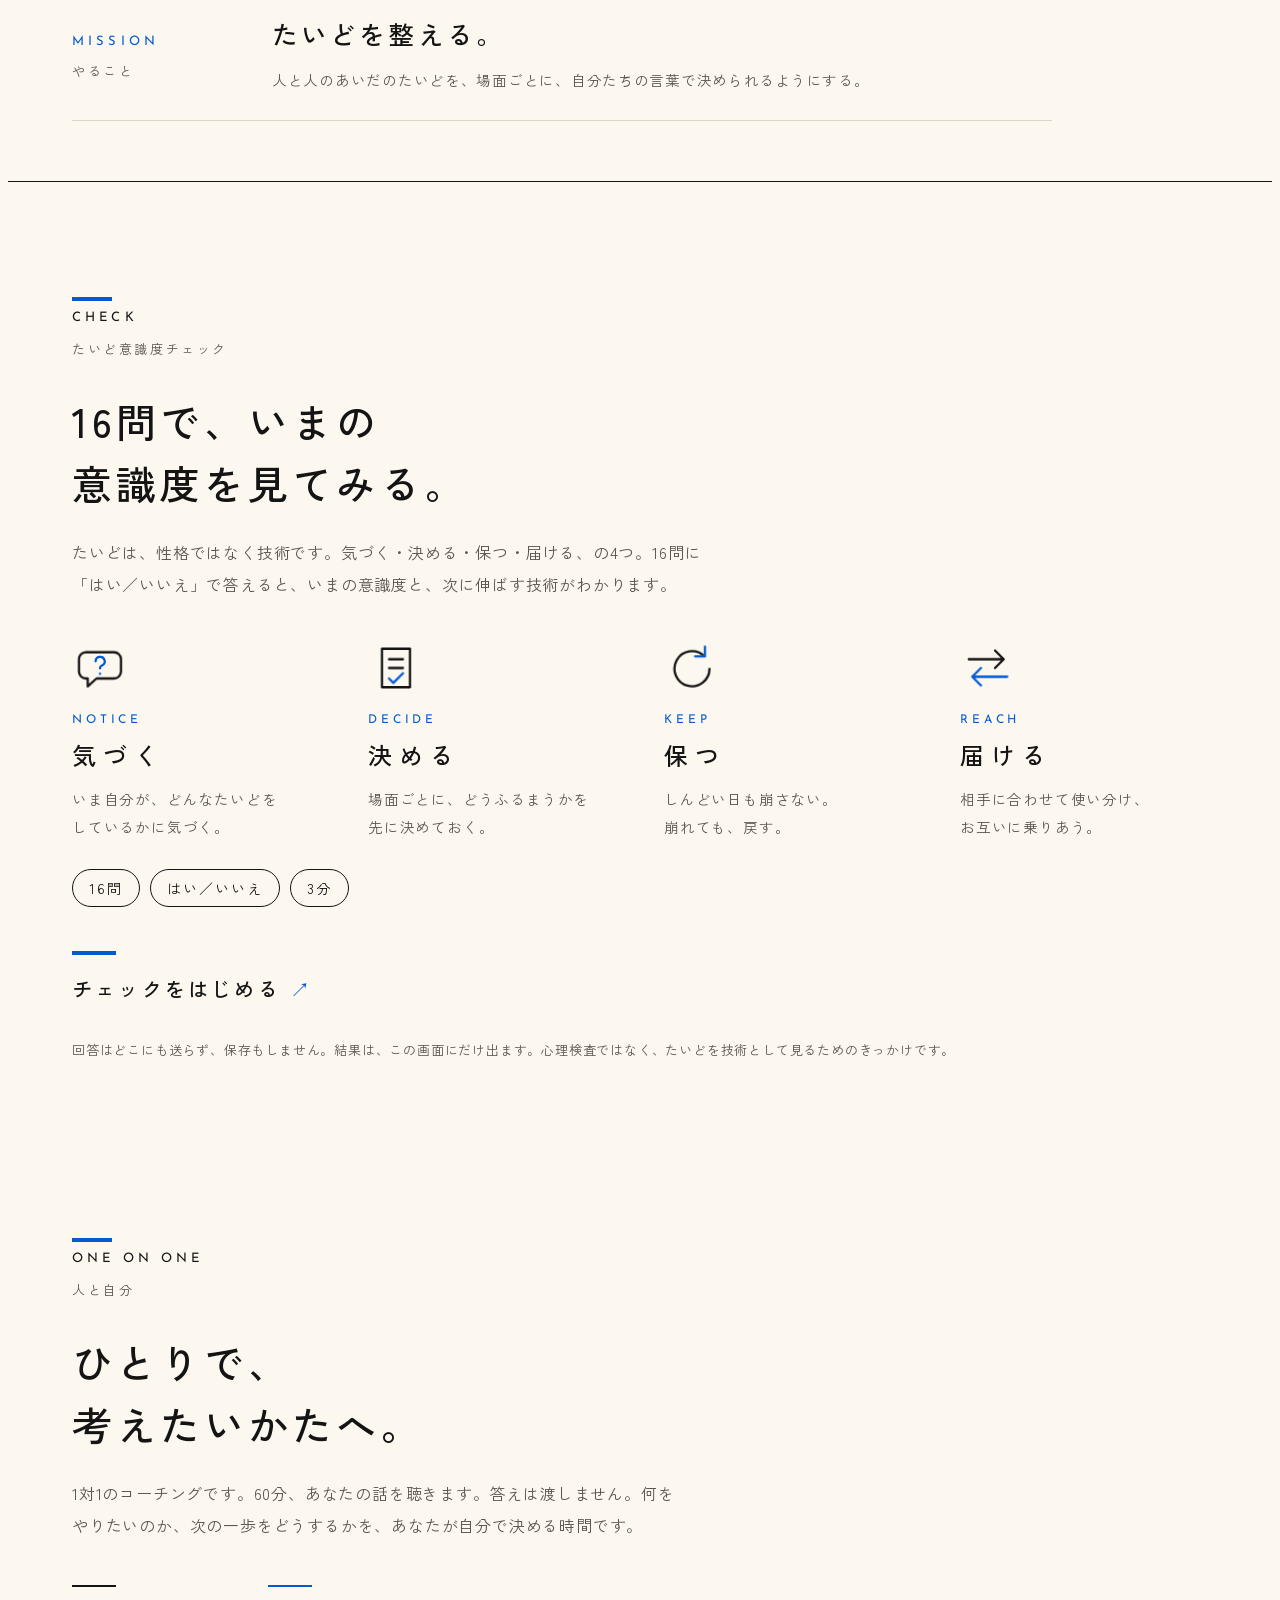
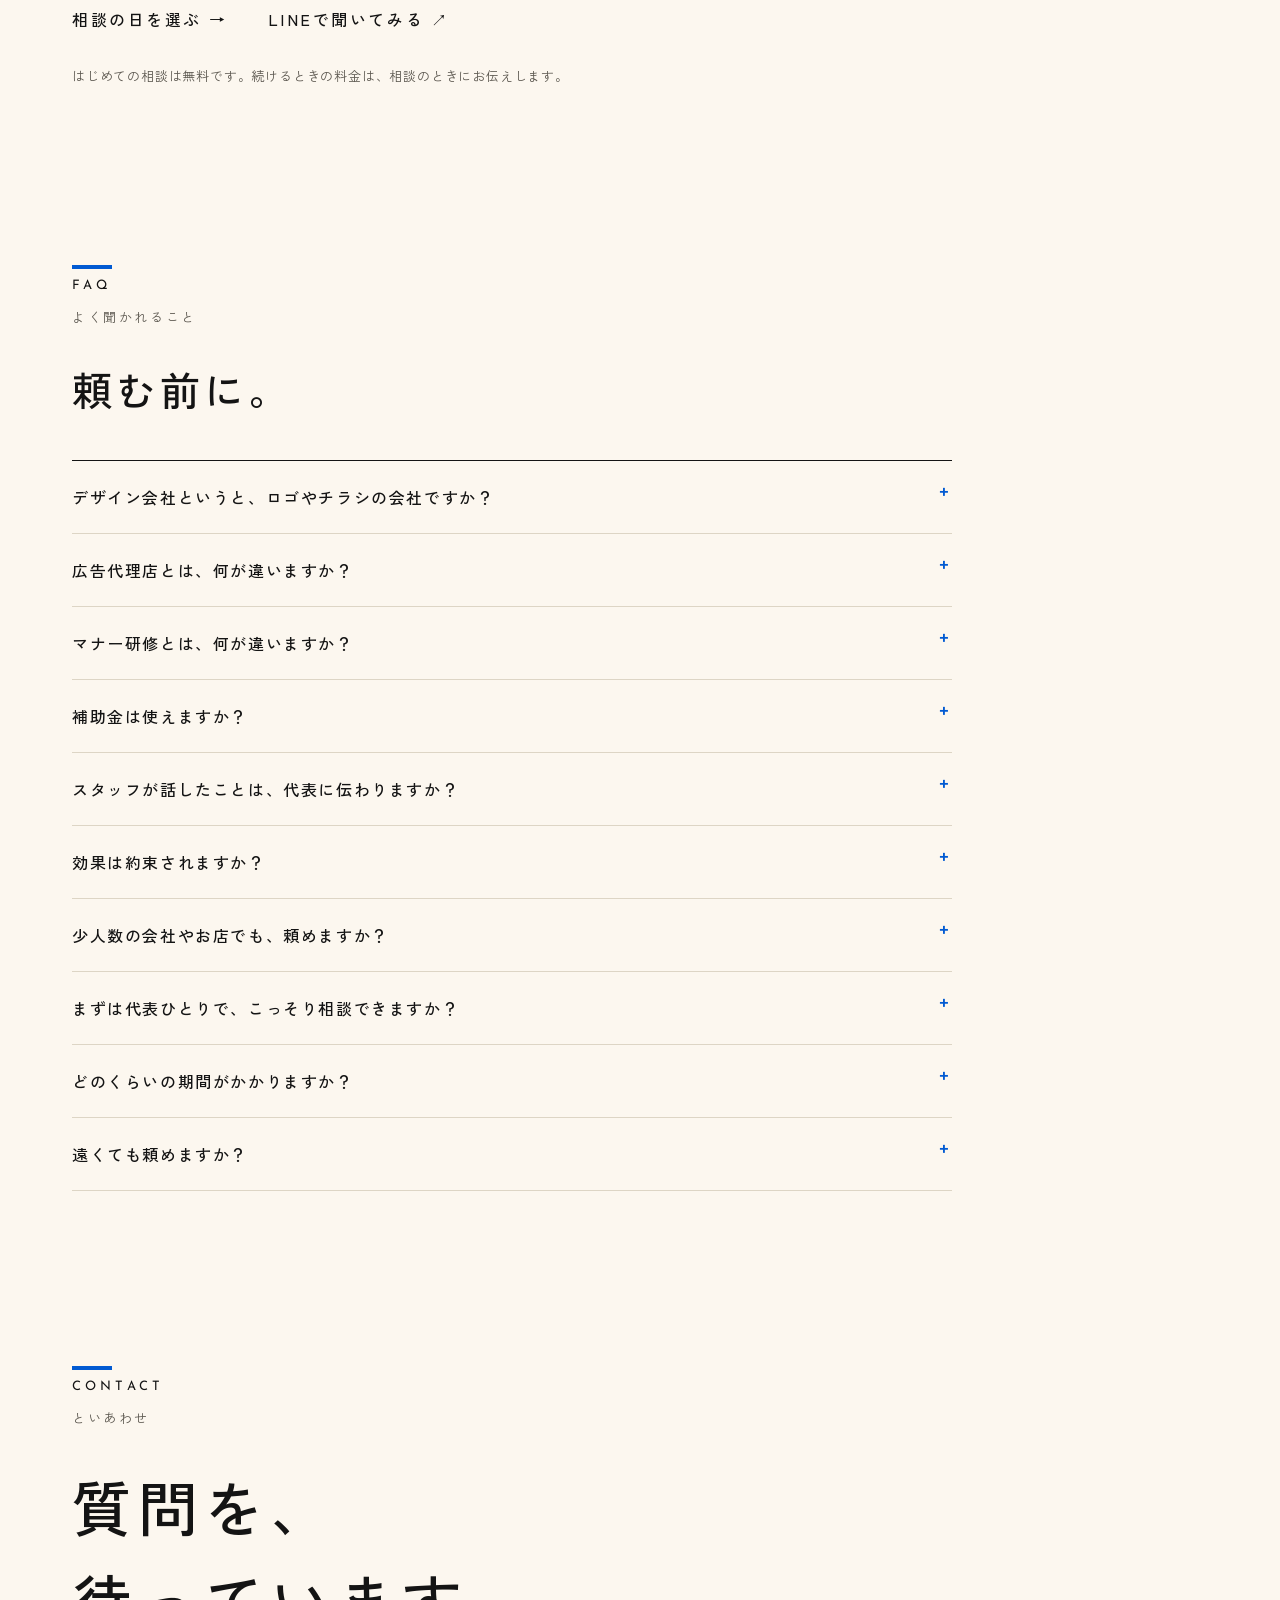
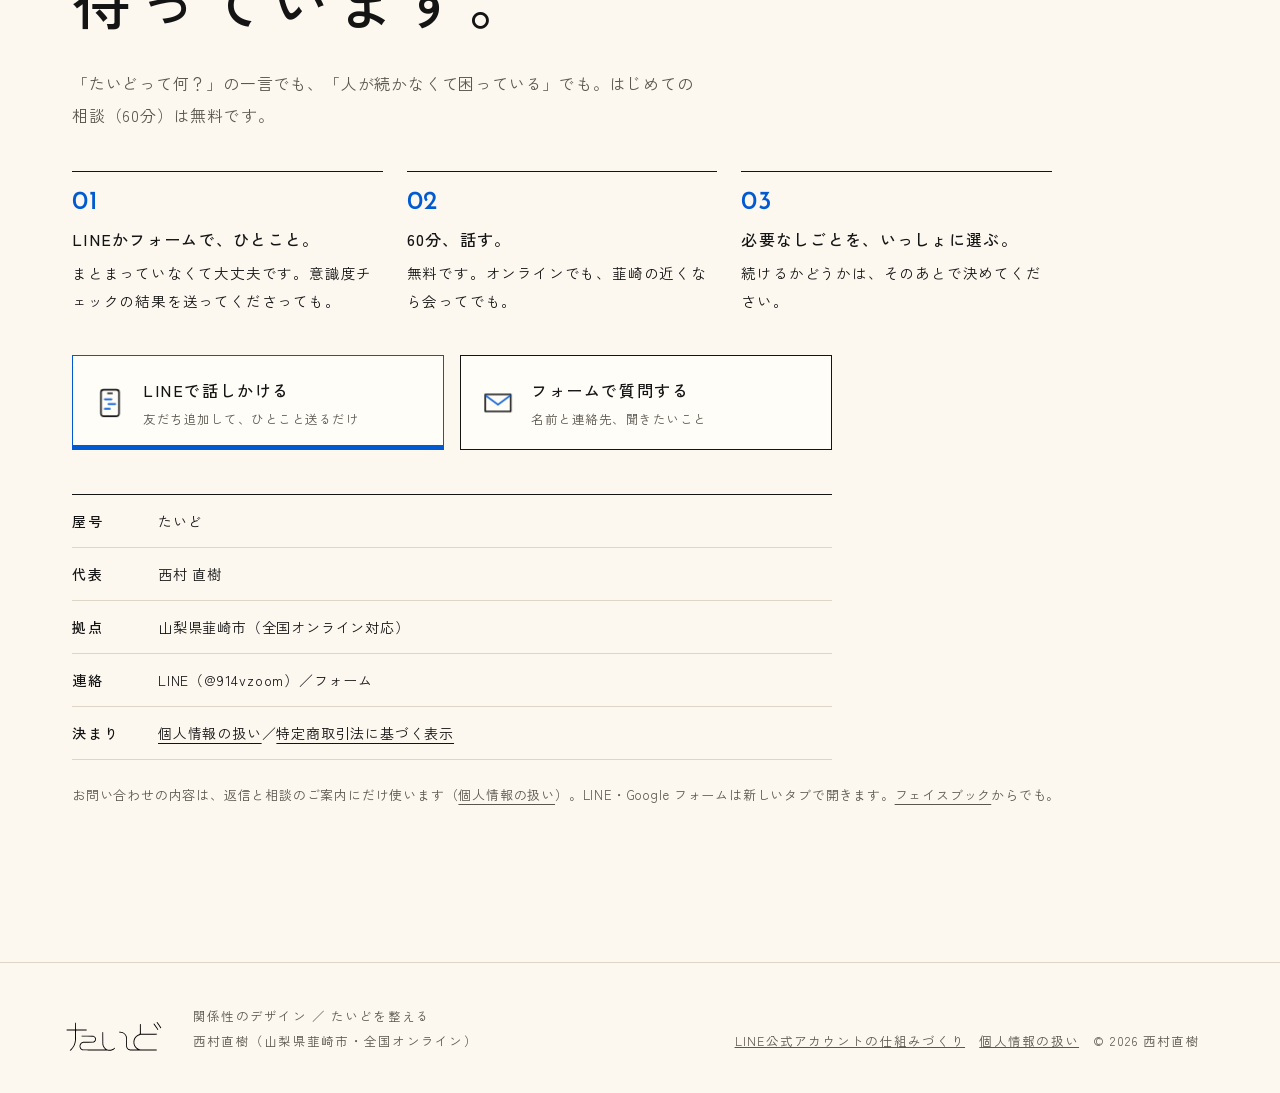
==== commit b6f541fd: "トップを信頼の順に組み直す（途中）: 本人の写真・事実の帯・お約束の節・運営者の表、節の並びを しごと→お約束→わたし→地域→つくったもの に" ====
--- a/index.html
+++ b/index.html
@@ -12,12 +12,12 @@
 <link rel="icon" href="assets/favicon-card.svg" type="image/svg+xml">
 <link rel="preload" href="assets/fonts/zenkaku-500.woff2" as="font" type="font/woff2" crossorigin>
 <script>if(!matchMedia("(prefers-reduced-motion: reduce)").matches&&!/[?&#]edit\b/.test(location.search+location.hash)){document.documentElement.classList.add("anim");setTimeout(function(){if(!document.documentElement.classList.contains("ready"))document.documentElement.classList.remove("anim")},3000)}</script>
-<link rel="stylesheet" href="style.css?v=i1">
+<link rel="stylesheet" href="style.css?v=j1">
 <script src="script.js?v=h1" defer></script>
 <script src="diag.js?v=g2" defer></script>
 <script src="edit.js?v=c1" defer></script>
 </head>
-<body data-line-url="https://line.me/R/ti/p/@914vzoom" data-line-id="@914vzoom" data-count="">
+<body class="page-top" data-line-url="https://line.me/R/ti/p/@914vzoom" data-line-id="@914vzoom" data-count="">
 <svg class="sprite" aria-hidden="true" focusable="false"><defs>
 <symbol id="i-q" viewBox="0 0 32 32"><path d="M8 7h16a4 4 0 0 1 4 4v7a4 4 0 0 1-4 4H14l-5 4.5V22H8a4 4 0 0 1-4-4v-7a4 4 0 0 1 4-4z"/><path class="b" d="M13.5 12.2a2.6 2.6 0 1 1 3.6 2.4c-.7.3-1.1.9-1.1 1.6v.4"/><path class="b" d="M16 19.2v.2"/></symbol>
 <symbol id="i-desk" viewBox="0 0 32 32"><path d="M3 14h26"/><path d="M6 14v13M26 14v13"/><path class="b" d="M17 12l6-1.4 2 1.4"/></symbol>
@@ -43,12 +43,12 @@
 <header class="site-header">
 <a class="brand" href="#top"><svg class="logo" viewBox="0 0 297 100" role="img" aria-label="たいど"><path class="logo-body" d="M137.74 93.19C140.29 92.77 141.17 92.50 143.56 91.38C146.51 90.01 150.20 87.03 150.20 86.04C150.20 85.42 149.48 84.60 148.95 84.60C148.73 84.60 148.01 85.08 147.33 85.67C146.65 86.25 145.52 87.08 144.80 87.51C144.08 87.93 143.37 88.39 143.20 88.52C142.78 88.86 140.47 89.74 139.40 89.98C138.91 90.09 138.11 90.32 137.62 90.49C136.60 90.85 132.70 90.92 131.60 90.59C131.21 90.48 130.30 90.26 129.57 90.10C124.10 88.92 118.65 83.96 116.80 78.46C115.44 74.42 115.40 73.90 115.40 55.80C115.39 37.77 115.45 38.55 114.14 38.44C112.78 38.32 112.82 37.70 112.81 55.92C112.79 73.54 112.86 74.88 113.92 78.30C115.19 82.38 116.91 85.18 119.70 87.72C121.35 89.22 121.67 89.68 121.15 89.83C121.01 89.87 106.59 89.90 89.10 89.89L57.30 89.89L55.63 89.35C51.26 87.93 49.15 85.47 48.18 80.62C47.95 79.47 48.72 76.23 49.60 74.71C50.59 72.97 52.66 71.20 54.63 70.40L56.30 69.72L71.20 69.60L86.10 69.48L87.56 68.92C90.28 67.87 92.29 65.88 93.38 63.13C93.95 61.69 94.00 61.38 94.00 59.21C94.00 56.85 94.00 56.84 93.20 55.26C91.88 52.61 90.15 51.01 87.26 49.73L86.03 49.19L69.20 49.21C52.81 49.22 52.37 49.23 51.99 49.61C51.54 50.06 51.50 50.50 51.86 51.20L52.11 51.70L69.11 51.80L86.10 51.90L87.16 52.46C89.42 53.65 90.77 55.34 91.39 57.73C91.80 59.30 91.80 59.33 91.43 60.75C90.79 63.18 89.21 65.16 86.97 66.34L85.90 66.90L71.00 67.01C56.54 67.12 56.06 67.14 54.75 67.55C51.28 68.64 48.28 71.17 46.83 74.22C45.11 77.86 45.38 83.32 47.44 86.53C49.37 89.53 52.37 91.47 56.25 92.22C58.21 92.60 59.33 92.61 92.99 92.59C112.09 92.59 127.88 92.64 128.08 92.72C128.66 92.94 132.99 93.55 134.15 93.58C134.72 93.59 136.34 93.41 137.74 93.19ZM21.76 91.05C28.54 84.29 32.52 76.96 34.28 68.00C35.22 63.23 35.40 59.85 35.40 46.73C35.40 36.64 35.45 34.61 35.68 34.29C35.96 33.91 36.37 33.90 51.10 33.86C62.41 33.83 66.30 33.77 66.51 33.59C66.67 33.46 66.80 33.01 66.80 32.59C66.80 31.10 67.90 31.20 51.12 31.20C37.03 31.20 36.04 31.18 35.75 30.85C35.47 30.54 35.43 29.28 35.37 20.96C35.29 10.58 35.34 11.00 34.17 10.73C33.81 10.64 33.49 10.72 33.17 10.98L32.70 11.37L32.70 20.97C32.70 28.59 32.65 30.63 32.44 30.84C32.23 31.05 29.62 31.12 20.00 31.20C6.71 31.31 7.32 31.25 7.32 32.50C7.32 33.90 6.63 33.82 20.02 33.93C28.08 33.99 32.17 34.10 32.34 34.24C32.74 34.57 32.71 59.58 32.31 63.00C30.98 74.26 26.39 83.60 19.20 89.67C17.44 91.15 17.21 91.38 17.20 91.67C17.20 91.98 18.74 93.40 19.08 93.40C19.26 93.40 20.47 92.34 21.76 91.05ZM272.39 92.29C272.86 91.82 272.99 90.83 272.63 90.40C272.30 89.99 272.25 89.99 249.30 89.99C230.21 89.99 226.10 89.95 225.10 89.71C222.45 89.09 220.88 88.66 220.50 88.45C220.28 88.33 219.59 88.00 218.96 87.71C213.86 85.35 209.39 79.99 207.63 74.10C206.54 70.44 206.52 65.78 207.59 62.30C210.08 54.20 215.78 48.72 223.70 46.82C224.69 46.58 225.72 46.33 226.00 46.26C226.28 46.20 236.99 46.13 249.82 46.12C275.32 46.10 273.80 46.17 273.80 44.93C273.79 44.10 273.60 43.83 272.87 43.62C272.54 43.53 262.00 43.49 249.46 43.53C228.74 43.60 226.61 43.58 226.32 43.29C226.03 43.00 226.00 41.55 226.00 29.15C226.00 13.83 226.07 14.60 224.71 14.60C223.68 14.60 223.16 15.11 223.21 16.07C223.23 16.53 223.24 22.95 223.23 30.34C223.20 45.68 223.42 44.14 221.14 44.83C211.04 47.86 204.18 57.21 204.21 67.90C204.21 69.44 204.30 71.06 204.39 71.50C204.49 71.94 204.71 73.02 204.89 73.90C205.41 76.52 206.39 78.83 208.08 81.40C209.97 84.31 211.65 86.03 214.41 87.91C216.45 89.29 216.74 89.67 215.95 89.87C215.70 89.93 210.77 89.94 205.00 89.89L194.50 89.80L193.00 89.26C189.07 87.85 186.52 85.11 185.62 81.33C185.22 79.64 185.20 79.05 185.20 67.43C185.20 54.51 185.10 52.79 184.20 50.40C183.13 47.57 181.73 45.47 179.31 43.10C175.33 39.21 171.17 37.47 165.29 37.26C161.91 37.14 161.70 37.21 161.74 38.52C161.77 39.62 162.05 39.80 163.77 39.80C169.83 39.82 174.43 41.70 178.17 45.70C179.24 46.85 180.80 48.99 180.80 49.32C180.80 49.39 181.02 49.88 181.29 50.42C182.41 52.64 182.60 54.76 182.61 65.20C182.63 78.56 182.77 81.19 183.57 83.56C185.06 87.97 188.35 90.99 192.90 92.11L194.70 92.56L233.44 92.53C260.60 92.51 272.24 92.44 272.39 92.29Z"/><g class="daku"><path d="M276.90 31.75C277.66 31.09 277.59 30.66 276.47 29.10C271.84 22.65 267.45 16.31 266.60 14.85C265.44 12.84 265.01 12.65 263.91 13.62C263.15 14.29 262.99 14.98 263.51 15.40C263.67 15.54 264.47 16.61 265.27 17.78C266.07 18.95 268.20 22.01 270.01 24.60C271.81 27.19 273.73 29.95 274.26 30.75C275.36 32.38 275.92 32.59 276.90 31.75ZM285.57 26.50C286.22 25.76 286.23 25.43 285.59 24.70C285.40 24.48 285.02 23.94 284.74 23.50C284.46 23.06 283.32 21.39 282.22 19.80C281.11 18.21 279.54 15.91 278.73 14.70C276.78 11.80 274.64 8.94 274.27 8.73C273.67 8.39 272.20 9.43 272.20 10.19C272.20 10.31 273.19 11.73 274.39 13.35C275.60 14.97 277.29 17.37 278.14 18.67C279.00 19.97 280.36 22.04 281.17 23.27C283.94 27.48 284.41 27.83 285.57 26.50Z"/></g></svg></a>
 <nav aria-label="メインナビゲーション">
+<a href="#service"><svg class="ic" aria-hidden="true"><use href="#i-desk"/></svg><span>しごと</span></a>
+<a href="#promise"><svg class="ic" aria-hidden="true"><use href="#i-check"/></svg><span>お約束</span></a>
+<a href="#about"><svg class="ic" aria-hidden="true"><use href="#i-person"/></svg><span>わたし</span></a>
+<a href="#local"><svg class="ic" aria-hidden="true"><use href="#i-group"/></svg><span>地域</span></a>
+<a href="#product"><svg class="ic" aria-hidden="true"><use href="#i-line"/></svg><span>ITのこと</span></a>
 <a href="#idea"><svg class="ic" aria-hidden="true"><use href="#i-heart"/></svg><span>考え方</span></a>
-<a href="#service"><svg class="ic" aria-hidden="true"><use href="#i-desk"/></svg><span>しごと</span></a>
-<a href="#product"><svg class="ic" aria-hidden="true"><use href="#i-line"/></svg><span>ITのこと</span></a>
-<a href="#local"><svg class="ic" aria-hidden="true"><use href="#i-group"/></svg><span>地域</span></a>
-<a href="#check"><svg class="ic" aria-hidden="true"><use href="#i-check"/></svg><span>意識度チェック</span></a>
-<a href="#about"><svg class="ic" aria-hidden="true"><use href="#i-person"/></svg><span>わたし</span></a>
 <a href="#contact"><svg class="ic" aria-hidden="true"><use href="#i-mail"/></svg><span>といあわせ</span></a>
 </nav>
 </header>
@@ -56,7 +56,6 @@
 <main id="main">
 <section class="hero" id="top" aria-labelledby="hero-title">
 <div class="hero-copy">
-<p class="kicker">関係性のデザイン会社</p>
 <h1 id="hero-title" class="h1-long" data-type>関係性を、<br>デザインする。</h1>
 <p class="hero-ask">人が来て、なじんで、<br>続く職場へ。</p>
 <p class="hero-lead">代表と働く人の話を、外から聴く。聴いた中身を、求人の文や採用ページ、教える手順にして残す。たいどの仕事は、そこから始まります。</p>
@@ -66,21 +65,27 @@
 </div>
 <p class="hero-for">スタッフ3〜30人の、会社・お店・団体の代表のかたへ。</p>
 </div>
-<figure class="hero-figure"><img src="assets/taido-figure.svg" alt="机に頬杖をついて足を組む人の線画" width="398" height="330"></figure>
-</section>
-<section class="sec idea" id="idea" aria-labelledby="idea-title">
-<p class="label"><span class="en">IDEA</span><span class="t">考え方</span></p>
-<h2 id="idea-title">関係性は、<br>たいどに出る。</h2>
-<p class="sec-lead">職場の空気も、町のつながりも、人と人のあいだにあります。あいだは目に見えません。けれど、たいどには出ます。だから、聴くことから始めて、言葉と仕組みにして残します。</p>
-<ol class="layers layers-mini">
-<li><svg class="ic ic-l" aria-hidden="true"><use href="#i-desk"/></svg><p class="layer-en">WORKPLACE</p><h3>人と職場</h3><p>人が来て、なじんで、働き続けられる関係を。採用のことも、社内のことも、ここから。</p></li>
-<li><svg class="ic ic-l" aria-hidden="true"><use href="#i-group"/></svg><p class="layer-en">COMMUNITY</p><h3>人と地域</h3><p>町の人どうしが出会い、問い、話す場を。韮崎で続けています。</p></li>
-<li><svg class="ic ic-l" aria-hidden="true"><use href="#i-person"/></svg><p class="layer-en">SELF</p><h3>人と自分</h3><p>何をやりたいのか。1対1で聴いて、次の一歩を自分で決める時間を。</p></li>
-</ol>
-<dl class="creed">
-<div><dt><span class="en">VISION</span>目指す世界</dt><dd>お互いがお互いを乗せあう場が、あたりまえにある。</dd></div>
-<div><dt><span class="en">MISSION</span>やること</dt><dd>たいどを整える。<small>人と人のあいだのたいどを、場面ごとに、自分たちの言葉で決められるようにする。</small></dd></div>
-</dl>
+<figure class="hero-photo"><picture><source media="(max-width: 760px)" srcset="assets/portrait-face.jpg" width="240" height="240"><img src="assets/portrait-top.jpg" alt="笑って話を聞いている西村直樹" width="800" height="800" fetchpriority="high"></picture><figcaption><strong>西村 直樹</strong>たいど｜山梨県韮崎市</figcaption></figure>
+</section>
+<section class="proof" aria-label="たいどについて">
+<dl class="proof-list">
+<div><dt>拠点</dt><dd>山梨県韮崎市<small>全国オンラインでも</small></dd></div>
+<div><dt>もとは</dt><dd>エンジニア<small>聴いた中身を、自分でサイトや仕組みにする</small></dd></div>
+<div><dt>学び</dt><dd>コーチング<small>国際コーチング連盟（ICF）認定スクール修了</small></dd></div>
+<div><dt>町で</dt><dd>100人カイギ<small>韮崎市の会の運営とインタビュー（2026年11月に第6回）</small></dd></div>
+</dl>
+</section>
+<section class="sec issues cases-sec" id="cases" aria-labelledby="cases-title">
+<p class="label"><span class="en">CASES</span><span class="t">相談の例</span></p>
+<h2 id="cases-title">たとえば、<br>こんな相談から。</h2>
+<div class="cases">
+<ul class="case-list">
+<li><p class="case-who">工務店の2代目の社長／スタッフ12人</p><p class="case-voice">「先代のころは何も言わなくても回っていたのに、会議で職人さんたちと話がかみ合わない」</p><p class="case-svc">たいどの聞き取り・社内のこと</p></li>
+<li><p class="case-who">美容室のオーナー／スタッフ6人</p><p class="case-voice">「新人が半年で辞めてしまう。教えているつもりが、言い方で傷つけているのかもしれない」</p><p class="case-svc">たいどの聞き取り・入る人の手引き</p></li>
+<li><p class="case-who">地域の団体の代表／スタッフ8人とボランティア</p><p class="case-voice">「想いはあるのに、ホームページやSNSで伝わらない。来てほしい人が来ない」</p><p class="case-svc">採用ページ・ホームページ</p></li>
+</ul>
+<p class="note">よくある相談をもとにした例です。実在のお客さまではありません。</p>
+</div>
 </section>
 <section class="sec service" id="service" aria-labelledby="service-title">
 <p class="label"><span class="en">SERVICE</span><span class="t">しごと｜人と職場</span></p>
@@ -96,21 +101,6 @@
 <div class="solo"><p class="solo-tag">ほかに</p><p>ホームページ、チラシ、SNS の型づくりも、聴いた中身から作ります。</p></div>
 <p class="note">料金は内容に合わせてお見積もりします。はじめての相談（60分）は無料です。お受けできる時期は、相談のときにお伝えします。</p>
 </section>
-<section class="sec product" id="product" aria-labelledby="product-title">
-<p class="label"><span class="en">IT</span><span class="t">ITのこと</span></p>
-<h2 id="product-title">ITのこと、<br>なんでも。</h2>
-<p class="sec-lead">関係が続くには、仕組みが要ります。LINE、ホームページ、パソコン仕事、AI の使い方。ITの困りごとは、まず話しましょう。いちばん得意なのは、LINE公式アカウントの仕組みづくりです。会員さんの残り回数、予約の確定、団体のお知らせを、お客さんがふだん使っている LINE の中で済むようにします。</p>
-<div class="prod">
-<a class="prod-fig" href="line/"><img src="assets/line/member-800.jpg?v=6" srcset="assets/line/member-800.jpg?v=6 800w, assets/line/member-1600.jpg?v=6 1600w" sizes="(max-width: 760px) 100vw, 50vw" width="1600" height="900" alt="膝の上のスマホを両手で持って見ている人の手元。画面には残り回数の見本" loading="lazy" decoding="async"></a>
-<ul class="prod-list">
-<li><a href="line/kiroku/"><h3>会員記録</h3><p>回数券の残りや来た日を、会員さんが LINE から自分で見られる。教室・サロン・サークルに。</p></a></li>
-<li><a href="line/yoyaku/"><h3>予約</h3><p>LINE で仮予約を受けて、お店が確かめてから確定する。前の日の知らせも LINE で。</p></a></li>
-<li><a href="line/chiiki/"><h3>地域団体のお知らせ</h3><p>団体のお知らせを、担当の人が代わっても続く形に。子ども食堂・NPO・地区の会に。</p></a></li>
-</ul>
-</div>
-<p class="prod-go"><a class="more more-in" href="line/">LINE の仕組みづくりを、くわしく見る</a></p>
-<p class="note">LINE の仕組みづくりの値段は、それぞれのページに載せています。ほかは、相談のあとにお見積もりします。写真はイメージです（AI で生成）。</p>
-</section>
 <section class="sec outside why" id="why" aria-labelledby="why-title">
 <p class="label"><span class="en">WHY TAIDO</span><span class="t">たいどに頼むと</span></p>
 <h2 id="why-title">外から見て、かたちにして、<br>続ける。</h2>
@@ -121,80 +111,16 @@
 <li><p class="why-no">03</p><h3>一度で終わらせない</h3><p>月に一度、聴き続けます。気づいたことを場面ごとの型にして渡し、一緒に見直します。やりっぱなしにしません。</p></li>
 </ol>
 </section>
-<section class="sec issues cases-sec" id="cases" aria-labelledby="cases-title">
-<p class="label"><span class="en">CASES</span><span class="t">相談の例</span></p>
-<h2 id="cases-title">たとえば、<br>こんな相談から。</h2>
-<div class="cases">
-<ul class="case-list">
-<li><p class="case-who">工務店の2代目の社長／スタッフ12人</p><p class="case-voice">「先代のころは何も言わなくても回っていたのに、会議で職人さんたちと話がかみ合わない」</p><p class="case-svc">たいどの聞き取り・社内のこと</p></li>
-<li><p class="case-who">美容室のオーナー／スタッフ6人</p><p class="case-voice">「新人が半年で辞めてしまう。教えているつもりが、言い方で傷つけているのかもしれない」</p><p class="case-svc">たいどの聞き取り・入る人の手引き</p></li>
-<li><p class="case-who">地域の団体の代表／スタッフ8人とボランティア</p><p class="case-voice">「想いはあるのに、ホームページやSNSで伝わらない。来てほしい人が来ない」</p><p class="case-svc">採用ページ・ホームページ</p></li>
-</ul>
-<p class="note">よくある相談をもとにした例です。実在のお客さまではありません。</p>
-</div>
-</section>
-<section class="sec checkband" id="check" aria-labelledby="check-title">
-<div class="diag-intro">
-<p class="label"><span class="en">CHECK</span><span class="t">たいど意識度チェック</span></p>
-<h2 id="check-title">16問で、いまの<br>意識度を見てみる。</h2>
-<p class="sec-lead">たいどは、性格ではなく技術です。気づく・決める・保つ・届ける、の4つ。16問に「はい／いいえ」で答えると、いまの意識度と、次に伸ばす技術がわかります。</p>
-<ol class="layers layers-4 layers-mini">
-<li><svg class="ic ic-l" aria-hidden="true"><use href="#i-q"/></svg><p class="layer-en">NOTICE</p><h3>気づく</h3><p>いま自分が、どんなたいどをしているかに気づく。</p></li>
-<li><svg class="ic ic-l" aria-hidden="true"><use href="#i-check"/></svg><p class="layer-en">DECIDE</p><h3>決める</h3><p>場面ごとに、どうふるまうかを先に決めておく。</p></li>
-<li><svg class="ic ic-l" aria-hidden="true"><use href="#i-loop"/></svg><p class="layer-en">KEEP</p><h3>保つ</h3><p>しんどい日も崩さない。崩れても、戻す。</p></li>
-<li><svg class="ic ic-l" aria-hidden="true"><use href="#i-swap"/></svg><p class="layer-en">REACH</p><h3>届ける</h3><p>相手に合わせて使い分け、お互いに乗りあう。</p></li>
-</ol>
-<ul class="diag-meta"><li>16問</li><li>はい／いいえ</li><li>3分</li></ul>
-<div class="actions"><button type="button" class="cta cta-btn" data-diag-start>チェックをはじめる</button></div>
-<p class="note">回答はどこにも送らず、保存もしません。結果は、この画面にだけ出ます。心理検査ではなく、たいどを技術として見るためのきっかけです。</p>
-</div>
-<div class="diag-app" id="diag" aria-label="たいど意識度チェック" hidden></div>
-</section>
-<section class="sec portfolio" id="portfolio" aria-labelledby="portfolio-title">
-<p class="label"><span class="en">PORTFOLIO</span><span class="t">つくったもの</span></p>
-<h2 id="portfolio-title">つくったもの。</h2>
-<div class="works">
-<a class="work" href="https://nirasakikaigi.netlify.app/" target="_blank" rel="noopener noreferrer"><img src="assets/work-nirasaki.jpg" alt="" width="1280" height="960" loading="lazy"><p class="work-name">韮崎市100人カイギ</p><p class="work-kind">Webサイト・運営・インタビュー</p></a>
-<a class="work" href="https://yamanashifund.org/" target="_blank" rel="noopener noreferrer"><img src="assets/work-fund.jpg" alt="" width="1280" height="960" loading="lazy"><p class="work-name">山梨もしも財団</p><p class="work-kind">Webサイト</p></a>
-<a class="work" href="https://www.youtube.com/channel/UCSBG7mO6jWSn_i9Ke6qzU1A" target="_blank" rel="noopener noreferrer"><img src="assets/act-koti.jpg" alt="" width="640" height="640" loading="lazy"><p class="work-name">コッチコッチステーション</p><p class="work-kind">YouTube・撮影と編集</p></a>
-<a class="work" href="https://nirasaki.fun/" target="_blank" rel="noopener noreferrer"><img src="assets/act-nirareba-v2.png" alt="" width="620" height="243" loading="lazy" class="contain"><p class="work-name">にらレバ</p><p class="work-kind">地域メディア・取材と執筆</p></a>
-</div>
-<p class="note">リンクは新しいタブで開きます。</p>
-</section>
-
-<section class="sec local" id="local" aria-labelledby="local-title">
-<p class="label"><span class="en">LOCAL</span><span class="t">人と地域</span></p>
-<h2 id="local-title">町でも、<br>聴いています。</h2>
-<p class="sec-lead">ここは売り物ではありません。韮崎で続けている、人が出会って話す場です。町で聴き続けていることが、しごとの土台になっています。</p>
-<ul class="goal-list">
-<li><h3>韮崎市100人カイギ</h3><p>韮崎で働く人、暮らす人の話を聞く集まり。運営と、登壇する人へのインタビューをしています。</p></li>
-<li><h3>にらレバ</h3><p>韮崎の店と人を取材して書く、地域メディア。取材と執筆をしています。</p></li>
-<li><h3>ヨムテツ</h3><p>本屋での対話の会。答えを出さずに、問いを囲んで話します。進行をしています。</p></li>
-</ul>
-<div class="local-grid">
-<a class="local-logo" href="https://nirareba0.github.io/toi-site/" target="_blank" rel="noopener noreferrer"><img src="assets/nandepost-lockup-h.png" alt="なんでポスト（サイトを新しいタブで開く）" width="720" height="180" loading="lazy"></a>
-<div class="local-body">
-<p class="local-lead">韮崎の中高生の「なんで？」に、地域の大人が返事を書く。運営 たいど。</p>
-<p>返事を書く大人を募集しています。学校・会社の方は、ご相談を。</p>
-<div class="actions">
-<a class="more more-out" href="https://nirareba0.github.io/toi-site/" target="_blank" rel="noopener noreferrer">なんでポストを見る</a>
-<a class="more more-line" data-line href="https://line.me/R/ti/p/@914vzoom" target="_blank" rel="noopener noreferrer">たいどに、LINEで相談する</a>
-</div>
-</div>
-</div>
-</section>
-
-<section class="sec one" id="one" aria-labelledby="one-title">
-<p class="label"><span class="en">ONE ON ONE</span><span class="t">人と自分</span></p>
-<h2 id="one-title">ひとりで、<br>考えたいかたへ。</h2>
-<p class="sec-lead">1対1のコーチングです。60分、あなたの話を聴きます。答えは渡しません。何をやりたいのか、次の一歩をどうするかを、あなたが自分で決める時間です。</p>
-<div class="actions">
-<a class="more more-in" href="yoyaku/soudan/">相談の日を選ぶ</a>
-<a class="more more-line" data-line href="https://line.me/R/ti/p/@914vzoom" target="_blank" rel="noopener noreferrer">LINEで聞いてみる</a>
-</div>
-<p class="note">はじめての相談は無料です。続けるときの料金は、相談のときにお伝えします。</p>
-</section>
-
+<section class="sec promise" id="promise" aria-labelledby="promise-title">
+<p class="label"><span class="en">PROMISE</span><span class="t">お約束</span></p>
+<h2 id="promise-title">頼む前に、<br>決めていること。</h2>
+<ul class="promise-grid">
+<li><svg class="ic ic-l" aria-hidden="true"><use href="#i-q"/></svg><h3>はじめての相談は、60分・無料</h3><p>無料で使える公的な窓口があれば、それを先にお伝えします。相談だけで終わっても大丈夫です。</p></li>
+<li><svg class="ic ic-l" aria-hidden="true"><use href="#i-person"/></svg><h3>スタッフの話は、誰が言ったか分からない形で</h3><p>個別の発言は、代表に伝えません。録音は、話す人の了承があるときだけ。<a href="privacy.html">個人情報の扱い</a>に書いています。</p></li>
+<li><svg class="ic ic-l" aria-hidden="true"><use href="#i-check"/></svg><h3>数字は約束しません</h3><p>応募や売上の数は約束しません。約束するのは、決めた時間を使って聴くことと、かたちにして渡すことです。</p></li>
+<li><svg class="ic ic-l" aria-hidden="true"><use href="#i-yen"/></svg><h3>料金は、始める前にお見積もり</h3><p>内容に合わせてお見積もりし、納得してから始めます。続けるかどうかは、そのあとで決めてください。</p></li>
+</ul>
+</section>
 <section class="sec about" id="about" aria-labelledby="about-title">
 <p class="label"><span class="en">ABOUT</span><span class="t">わたし</span></p>
 <div class="about-grid">
@@ -224,6 +150,100 @@
 </dl>
 </div>
 </div>
+</section>
+
+<section class="sec local" id="local" aria-labelledby="local-title">
+<p class="label"><span class="en">LOCAL</span><span class="t">人と地域</span></p>
+<h2 id="local-title">町でも、<br>聴いています。</h2>
+<p class="sec-lead">ここは売り物ではありません。韮崎で続けている、人が出会って話す場です。町で聴き続けていることが、しごとの土台になっています。</p>
+<ul class="goal-list">
+<li><h3>韮崎市100人カイギ</h3><p>韮崎で働く人、暮らす人の話を聞く集まり。運営と、登壇する人へのインタビューをしています。</p></li>
+<li><h3>にらレバ</h3><p>韮崎の店と人を取材して書く、地域メディア。取材と執筆をしています。</p></li>
+<li><h3>ヨムテツ</h3><p>本屋での対話の会。答えを出さずに、問いを囲んで話します。進行をしています。</p></li>
+</ul>
+<div class="local-grid">
+<a class="local-logo" href="https://nirareba0.github.io/toi-site/" target="_blank" rel="noopener noreferrer"><img src="assets/nandepost-lockup-h.png" alt="なんでポスト（サイトを新しいタブで開く）" width="720" height="180" loading="lazy"></a>
+<div class="local-body">
+<p class="local-lead">韮崎の中高生の「なんで？」に、地域の大人が返事を書く。運営 たいど。</p>
+<p>返事を書く大人を募集しています。学校・会社の方は、ご相談を。</p>
+<div class="actions">
+<a class="more more-out" href="https://nirareba0.github.io/toi-site/" target="_blank" rel="noopener noreferrer">なんでポストを見る</a>
+<a class="more more-line" data-line href="https://line.me/R/ti/p/@914vzoom" target="_blank" rel="noopener noreferrer">たいどに、LINEで相談する</a>
+</div>
+</div>
+</div>
+</section>
+
+<section class="sec portfolio" id="portfolio" aria-labelledby="portfolio-title">
+<p class="label"><span class="en">PORTFOLIO</span><span class="t">つくったもの</span></p>
+<h2 id="portfolio-title">つくったもの。</h2>
+<div class="works">
+<a class="work" href="https://nirasakikaigi.netlify.app/" target="_blank" rel="noopener noreferrer"><img src="assets/work-nirasaki.jpg" alt="" width="1280" height="960" loading="lazy"><p class="work-name">韮崎市100人カイギ</p><p class="work-kind">Webサイト・運営・インタビュー</p></a>
+<a class="work" href="https://yamanashifund.org/" target="_blank" rel="noopener noreferrer"><img src="assets/work-fund.jpg" alt="" width="1280" height="960" loading="lazy"><p class="work-name">山梨もしも財団</p><p class="work-kind">Webサイト</p></a>
+<a class="work" href="https://www.youtube.com/channel/UCSBG7mO6jWSn_i9Ke6qzU1A" target="_blank" rel="noopener noreferrer"><img src="assets/act-koti.jpg" alt="" width="640" height="640" loading="lazy"><p class="work-name">コッチコッチステーション</p><p class="work-kind">YouTube・撮影と編集</p></a>
+<a class="work" href="https://nirasaki.fun/" target="_blank" rel="noopener noreferrer"><img src="assets/act-nirareba-v2.png" alt="" width="620" height="243" loading="lazy" class="contain"><p class="work-name">にらレバ</p><p class="work-kind">地域メディア・取材と執筆</p></a>
+</div>
+<p class="note">リンクは新しいタブで開きます。</p>
+</section>
+
+<section class="sec product" id="product" aria-labelledby="product-title">
+<p class="label"><span class="en">IT</span><span class="t">ITのこと</span></p>
+<h2 id="product-title">ITのこと、<br>なんでも。</h2>
+<p class="sec-lead">関係が続くには、仕組みが要ります。LINE、ホームページ、パソコン仕事、AI の使い方。ITの困りごとは、まず話しましょう。いちばん得意なのは、LINE公式アカウントの仕組みづくりです。会員さんの残り回数、予約の確定、団体のお知らせを、お客さんがふだん使っている LINE の中で済むようにします。</p>
+<div class="prod">
+<a class="prod-fig" href="line/"><img src="assets/line/member-800.jpg?v=6" srcset="assets/line/member-800.jpg?v=6 800w, assets/line/member-1600.jpg?v=6 1600w" sizes="(max-width: 760px) 100vw, 50vw" width="1600" height="900" alt="膝の上のスマホを両手で持って見ている人の手元。画面には残り回数の見本" loading="lazy" decoding="async"></a>
+<ul class="prod-list">
+<li><a href="line/kiroku/"><h3>会員記録</h3><p>回数券の残りや来た日を、会員さんが LINE から自分で見られる。教室・サロン・サークルに。</p></a></li>
+<li><a href="line/yoyaku/"><h3>予約</h3><p>LINE で仮予約を受けて、お店が確かめてから確定する。前の日の知らせも LINE で。</p></a></li>
+<li><a href="line/chiiki/"><h3>地域団体のお知らせ</h3><p>団体のお知らせを、担当の人が代わっても続く形に。子ども食堂・NPO・地区の会に。</p></a></li>
+</ul>
+</div>
+<p class="prod-go"><a class="more more-in" href="line/">LINE の仕組みづくりを、くわしく見る</a></p>
+<p class="note">LINE の仕組みづくりの値段は、それぞれのページに載せています。ほかは、相談のあとにお見積もりします。写真はイメージです（AI で生成）。</p>
+</section>
+<section class="sec idea" id="idea" aria-labelledby="idea-title">
+<p class="label"><span class="en">IDEA</span><span class="t">考え方</span></p>
+<h2 id="idea-title">関係性は、<br>たいどに出る。</h2>
+<div class="idea-head">
+<p class="sec-lead">職場の空気も、町のつながりも、人と人のあいだにあります。あいだは目に見えません。けれど、たいどには出ます。だから、聴くことから始めて、言葉と仕組みにして残します。</p>
+<img class="idea-figure" src="assets/taido-figure.svg" alt="" width="398" height="330" loading="lazy">
+</div>
+<ol class="layers layers-mini">
+<li><svg class="ic ic-l" aria-hidden="true"><use href="#i-desk"/></svg><p class="layer-en">WORKPLACE</p><h3>人と職場</h3><p>人が来て、なじんで、働き続けられる関係を。採用のことも、社内のことも、ここから。</p></li>
+<li><svg class="ic ic-l" aria-hidden="true"><use href="#i-group"/></svg><p class="layer-en">COMMUNITY</p><h3>人と地域</h3><p>町の人どうしが出会い、問い、話す場を。韮崎で続けています。</p></li>
+<li><svg class="ic ic-l" aria-hidden="true"><use href="#i-person"/></svg><p class="layer-en">SELF</p><h3>人と自分</h3><p>何をやりたいのか。1対1で聴いて、次の一歩を自分で決める時間を。</p></li>
+</ol>
+<dl class="creed">
+<div><dt><span class="en">VISION</span>目指す世界</dt><dd>お互いがお互いを乗せあう場が、あたりまえにある。</dd></div>
+<div><dt><span class="en">MISSION</span>やること</dt><dd>たいどを整える。<small>人と人のあいだのたいどを、場面ごとに、自分たちの言葉で決められるようにする。</small></dd></div>
+</dl>
+</section>
+<section class="sec checkband" id="check" aria-labelledby="check-title">
+<div class="diag-intro">
+<p class="label"><span class="en">CHECK</span><span class="t">たいど意識度チェック</span></p>
+<h2 id="check-title">16問で、いまの<br>意識度を見てみる。</h2>
+<p class="sec-lead">たいどは、性格ではなく技術です。気づく・決める・保つ・届ける、の4つ。16問に「はい／いいえ」で答えると、いまの意識度と、次に伸ばす技術がわかります。</p>
+<ol class="layers layers-4 layers-mini">
+<li><svg class="ic ic-l" aria-hidden="true"><use href="#i-q"/></svg><p class="layer-en">NOTICE</p><h3>気づく</h3><p>いま自分が、どんなたいどをしているかに気づく。</p></li>
+<li><svg class="ic ic-l" aria-hidden="true"><use href="#i-check"/></svg><p class="layer-en">DECIDE</p><h3>決める</h3><p>場面ごとに、どうふるまうかを先に決めておく。</p></li>
+<li><svg class="ic ic-l" aria-hidden="true"><use href="#i-loop"/></svg><p class="layer-en">KEEP</p><h3>保つ</h3><p>しんどい日も崩さない。崩れても、戻す。</p></li>
+<li><svg class="ic ic-l" aria-hidden="true"><use href="#i-swap"/></svg><p class="layer-en">REACH</p><h3>届ける</h3><p>相手に合わせて使い分け、お互いに乗りあう。</p></li>
+</ol>
+<ul class="diag-meta"><li>16問</li><li>はい／いいえ</li><li>3分</li></ul>
+<div class="actions"><button type="button" class="cta cta-btn" data-diag-start>チェックをはじめる</button></div>
+<p class="note">回答はどこにも送らず、保存もしません。結果は、この画面にだけ出ます。心理検査ではなく、たいどを技術として見るためのきっかけです。</p>
+</div>
+<div class="diag-app" id="diag" aria-label="たいど意識度チェック" hidden></div>
+</section>
+<section class="sec one" id="one" aria-labelledby="one-title">
+<p class="label"><span class="en">ONE ON ONE</span><span class="t">人と自分</span></p>
+<h2 id="one-title">ひとりで、<br>考えたいかたへ。</h2>
+<p class="sec-lead">1対1のコーチングです。60分、あなたの話を聴きます。答えは渡しません。何をやりたいのか、次の一歩をどうするかを、あなたが自分で決める時間です。</p>
+<div class="actions">
+<a class="more more-in" href="yoyaku/soudan/">相談の日を選ぶ</a>
+<a class="more more-line" data-line href="https://line.me/R/ti/p/@914vzoom" target="_blank" rel="noopener noreferrer">LINEで聞いてみる</a>
+</div>
+<p class="note">はじめての相談は無料です。続けるときの料金は、相談のときにお伝えします。</p>
 </section>
 
 <section class="sec faq" id="faq" aria-labelledby="faq-title">
@@ -256,6 +276,13 @@
 <a class="way-btn way-line" data-line href="https://line.me/R/ti/p/@914vzoom" target="_blank" rel="noopener noreferrer"><svg class="ic" aria-hidden="true"><use href="#i-line"/></svg><span><strong>LINEで話しかける</strong><small>友だち追加して、ひとこと送るだけ</small></span></a>
 <a class="way-btn" href="https://docs.google.com/forms/d/e/1FAIpQLSd0KixjZ9qp4IN2YhDHNsjw01QhMLWU0YslcL0QJP-TNa-7_g/viewform?usp=pp_url&amp;entry.326506747=%E3%80%90%E7%9B%B8%E8%AB%87%E3%80%91%0A" target="_blank" rel="noopener noreferrer"><svg class="ic" aria-hidden="true"><use href="#i-mail"/></svg><span><strong>フォームで質問する</strong><small>名前と連絡先、聞きたいこと</small></span></a>
 </div>
+<dl class="operator">
+<div><dt>屋号</dt><dd>たいど</dd></div>
+<div><dt>代表</dt><dd>西村 直樹</dd></div>
+<div><dt>拠点</dt><dd>山梨県韮崎市（全国オンライン対応）</dd></div>
+<div><dt>連絡</dt><dd>LINE（@914vzoom）／フォーム</dd></div>
+<div><dt>決まり</dt><dd><a href="privacy.html">個人情報の扱い</a>／<a href="tokushoho.html">特定商取引法に基づく表示</a></dd></div>
+</dl>
 <p class="note">お問い合わせの内容は、返信と相談のご案内にだけ使います（<a href="privacy.html">個人情報の扱い</a>）。LINE・Google フォームは新しいタブで開きます。<a href="https://www.facebook.com/profile.php?id=100005521930493" target="_blank" rel="noopener noreferrer">フェイスブック</a>からでも。</p>
 </section>
 </main>
--- a/style.css
+++ b/style.css
@@ -474,3 +474,70 @@
   .creed div{grid-template-columns:minmax(0,1fr);gap:8px}
   .about-main .value-list{grid-template-columns:minmax(0,1fr)}
 }
+
+/* ===== 信頼の組み直し（2026-11-23・トップだけ。body.page-top） ===== */
+.page-top .sec{padding-top:clamp(72px,9vw,124px)}
+.page-top h2{letter-spacing:.1em}
+.page-top .sec h2{line-height:1.55}
+/* 最初の画面：本人の写真 */
+.hero-photo{margin:0;justify-self:end;width:100%;max-width:400px}
+.hero-photo img{width:100%;aspect-ratio:1/1;object-fit:cover;border:1px solid var(--rule);background:var(--paper2)}
+.hero-photo figcaption{display:flex;flex-direction:column;gap:2px;margin-top:14px;padding-left:14px;border-left:2px solid var(--blue);font-size:13px;letter-spacing:.12em;color:var(--muted)}
+.hero-photo figcaption strong{font-size:17px;font-weight:500;letter-spacing:.24em;color:var(--ink)}
+.anim .hero-photo{opacity:0;transform:translateY(10px);transition:opacity 1s ease .4s,transform 1s ease .4s}
+.anim.ready .hero-photo{opacity:1;transform:none}
+.page-top .hero{min-height:calc(88svh - 80px)}
+/* 事実の帯 */
+.proof{max-width:calc(var(--max) + var(--gut)*2 + var(--band));margin:0 auto}
+.proof-list{margin:0;display:grid;grid-template-columns:repeat(4,minmax(0,1fr));border-top:1.5px solid var(--ink);border-bottom:1px solid var(--rule)}
+.proof-list div{padding:22px 20px 22px 0}
+.proof-list div+div{padding-left:20px;border-left:1px solid var(--rule)}
+.proof-list dt{font-size:12px;letter-spacing:.24em;color:var(--blue)}
+.proof-list dd{margin:6px 0 0;font-size:18px;font-weight:500;letter-spacing:.1em;line-height:1.5}
+.proof-list small{display:block;margin-top:6px;font-size:13px;font-weight:400;letter-spacing:.04em;line-height:1.7;color:var(--muted)}
+/* お約束（紙の色を変えて、ひと続きの面に） */
+.promise{background:var(--paper2);box-shadow:0 0 0 100vmax var(--paper2);clip-path:inset(0 -100vmax);padding-bottom:clamp(64px,8vw,104px)!important;margin-top:clamp(40px,5vw,64px)!important}
+.promise-grid{list-style:none;padding:0;margin:44px 0 0;display:grid;grid-template-columns:repeat(2,minmax(0,1fr));gap:36px 56px;max-width:980px}
+.promise-grid li{display:grid;grid-template-columns:48px 1fr;column-gap:20px;row-gap:8px;border-top:1.5px solid var(--ink);padding-top:22px}
+.promise-grid .ic-l{width:44px;height:44px;grid-row:span 2}
+.promise-grid h3{font-size:18px;letter-spacing:.08em;line-height:1.6;word-break:auto-phrase}
+.promise-grid p{font-size:14.5px;line-height:1.95;color:var(--muted)}
+/* 考え方の線画 */
+.idea-head{display:grid;grid-template-columns:minmax(0,1.4fr) minmax(0,.6fr);gap:clamp(24px,5vw,64px);align-items:end}
+.idea-figure{width:100%;max-width:260px;justify-self:end}
+/* 町の場面（実際の写真） */
+.scenes{display:grid;grid-template-columns:1.3fr 1fr 1fr;gap:16px;margin-top:44px}
+.scenes figure{margin:0}
+.scenes img{width:100%;aspect-ratio:4/3;object-fit:cover;border:1px solid var(--rule);background:var(--paper2)}
+.scenes figcaption{margin-top:8px;font-size:13px;color:var(--muted);letter-spacing:.06em}
+/* わたし：写真 */
+.about-photo{margin:0}
+.about-photo img{width:100%;aspect-ratio:4/5;object-fit:cover;border:1px solid var(--rule)}
+.about-photo figcaption{margin-top:10px;font-size:13px;color:var(--muted)}
+/* 運営者 */
+.operator{margin:44px 0 0;max-width:760px;border-top:1.5px solid var(--ink)}
+.operator div{display:grid;grid-template-columns:5em 1fr;gap:16px;padding:12px 0;border-bottom:1px solid var(--rule);font-size:14px}
+.operator dt{font-weight:500;letter-spacing:.14em}
+.operator dd{margin:0}
+@media (max-width:900px){
+  .proof-list{grid-template-columns:repeat(2,minmax(0,1fr))}
+  .proof-list div:nth-child(3){padding-left:0;border-left:0}
+  .proof-list div:nth-child(n+3){border-top:1px solid var(--rule)}
+  .scenes{grid-template-columns:1fr 1fr}
+  .scenes figure:first-child{grid-column:1/-1}
+}
+@media (max-width:760px){
+  .hero-photo{justify-self:stretch;max-width:none;display:grid;grid-template-columns:88px 1fr;gap:16px;align-items:center}
+  .hero-photo img{border-radius:50%}
+  .hero-photo figcaption{margin-top:0}
+  .page-top .hero{min-height:auto;padding-top:24px}
+  .promise-grid{grid-template-columns:minmax(0,1fr)}
+  .idea-head{grid-template-columns:minmax(0,1fr)}
+  .idea-figure{max-width:200px;justify-self:start}
+  .proof-list dd{font-size:15.5px}
+  .proof-list div{padding:18px 12px 18px 0}
+  .proof-list div+div{padding-left:12px}
+  .proof-list div:nth-child(3){padding-left:0}
+  .proof-list small{font-size:12px}
+}
+.hero-photo picture{display:block}
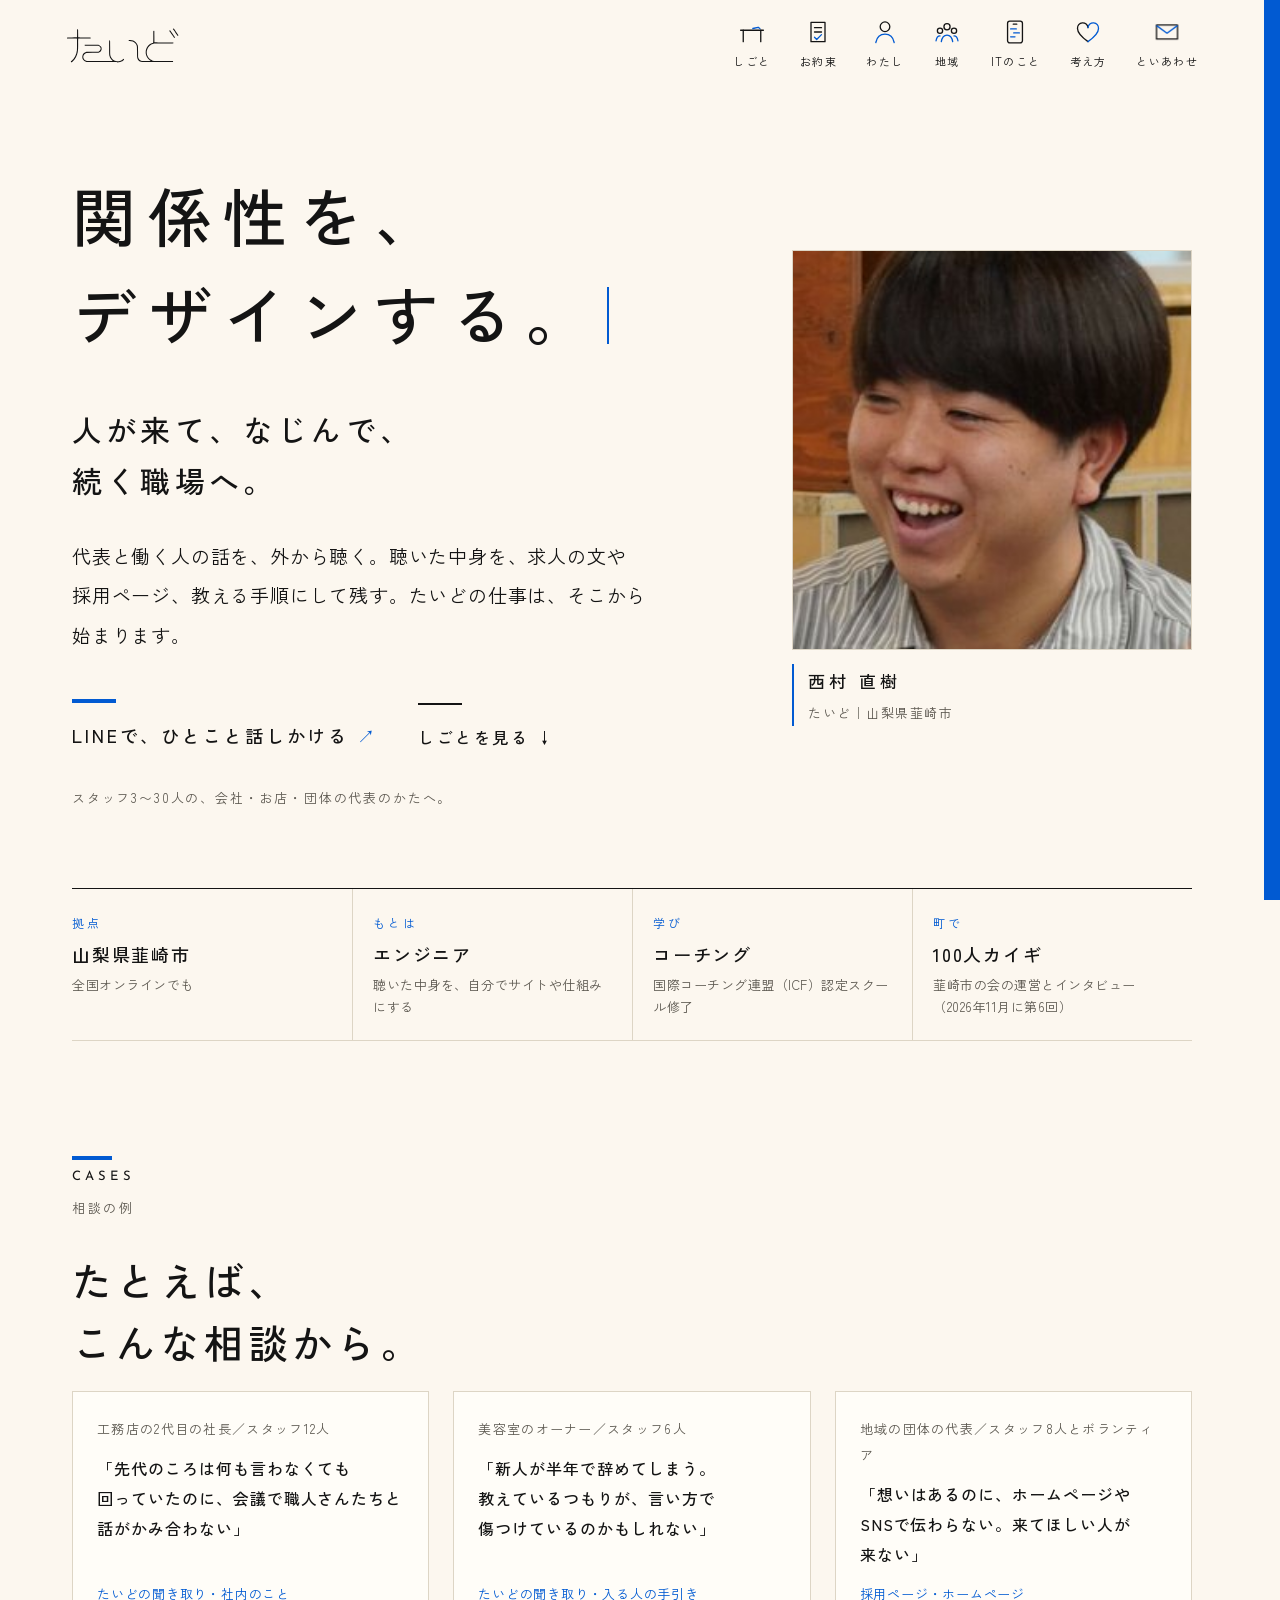
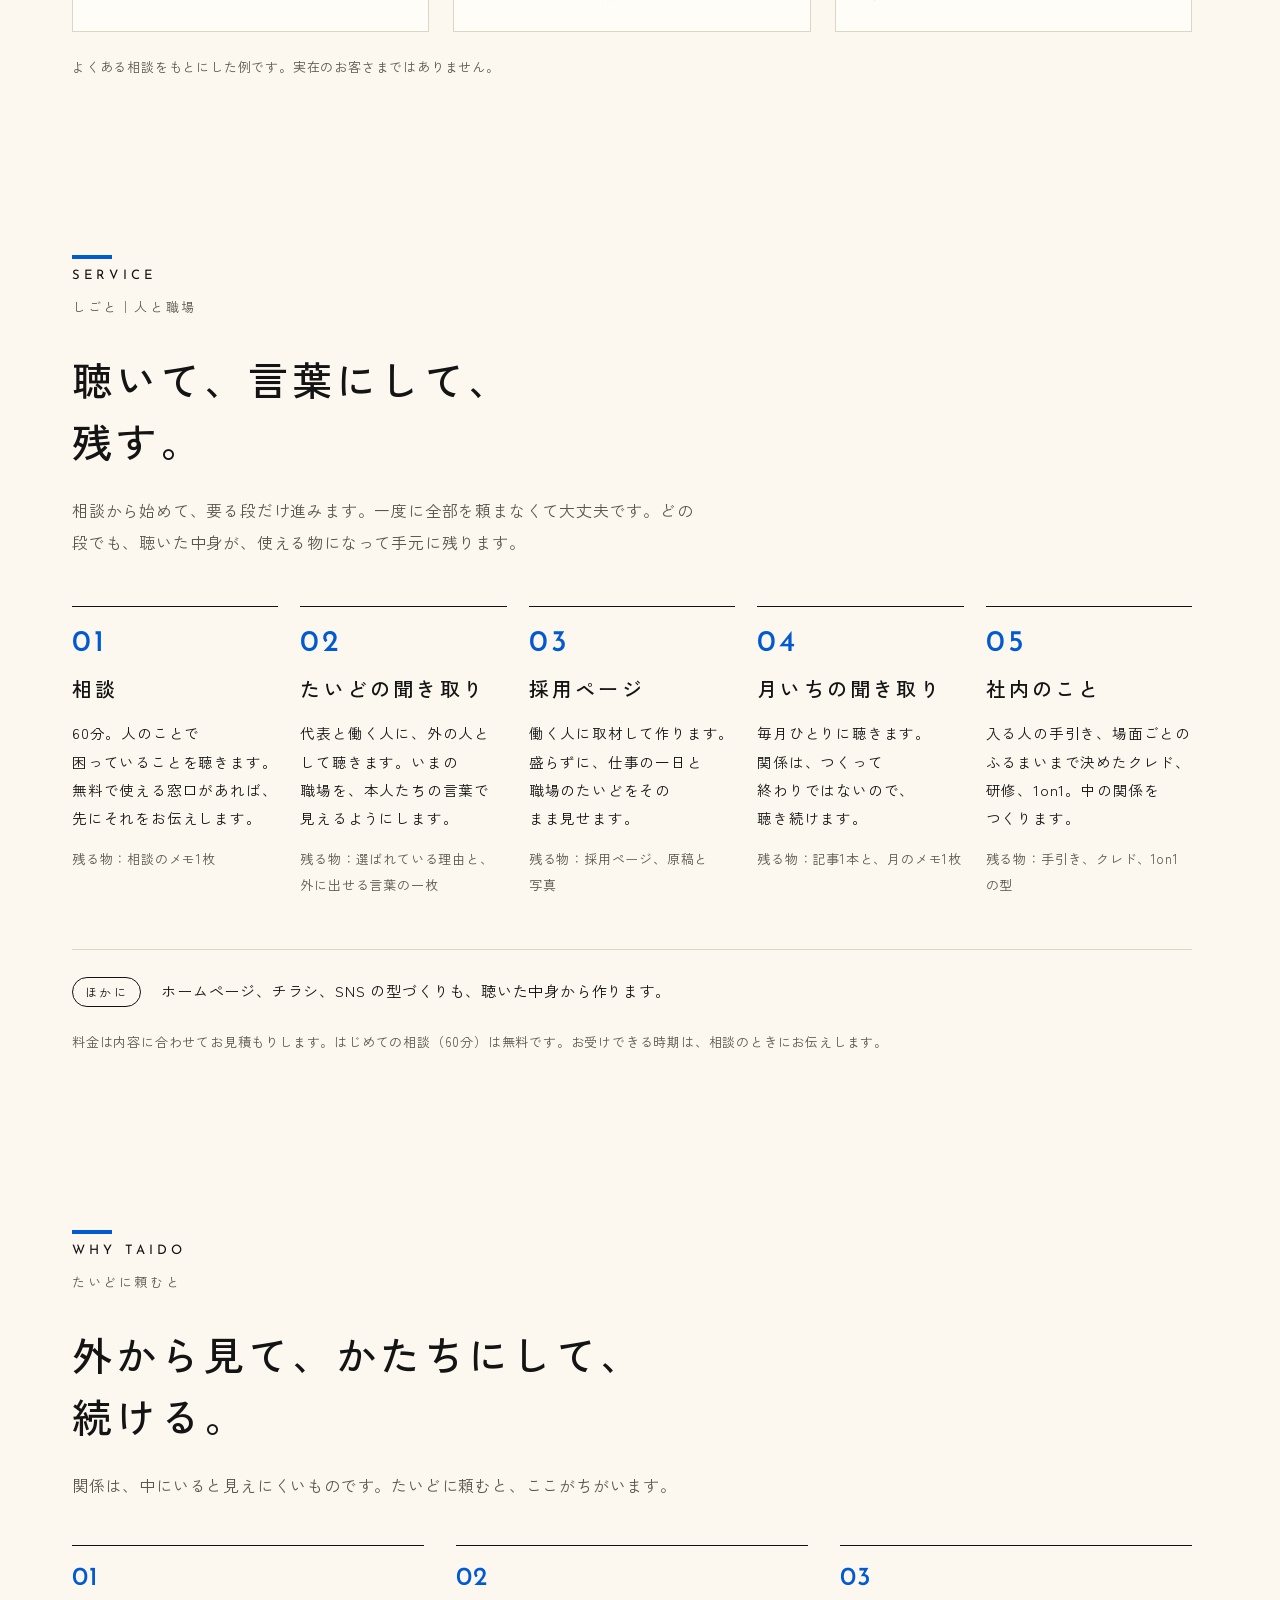
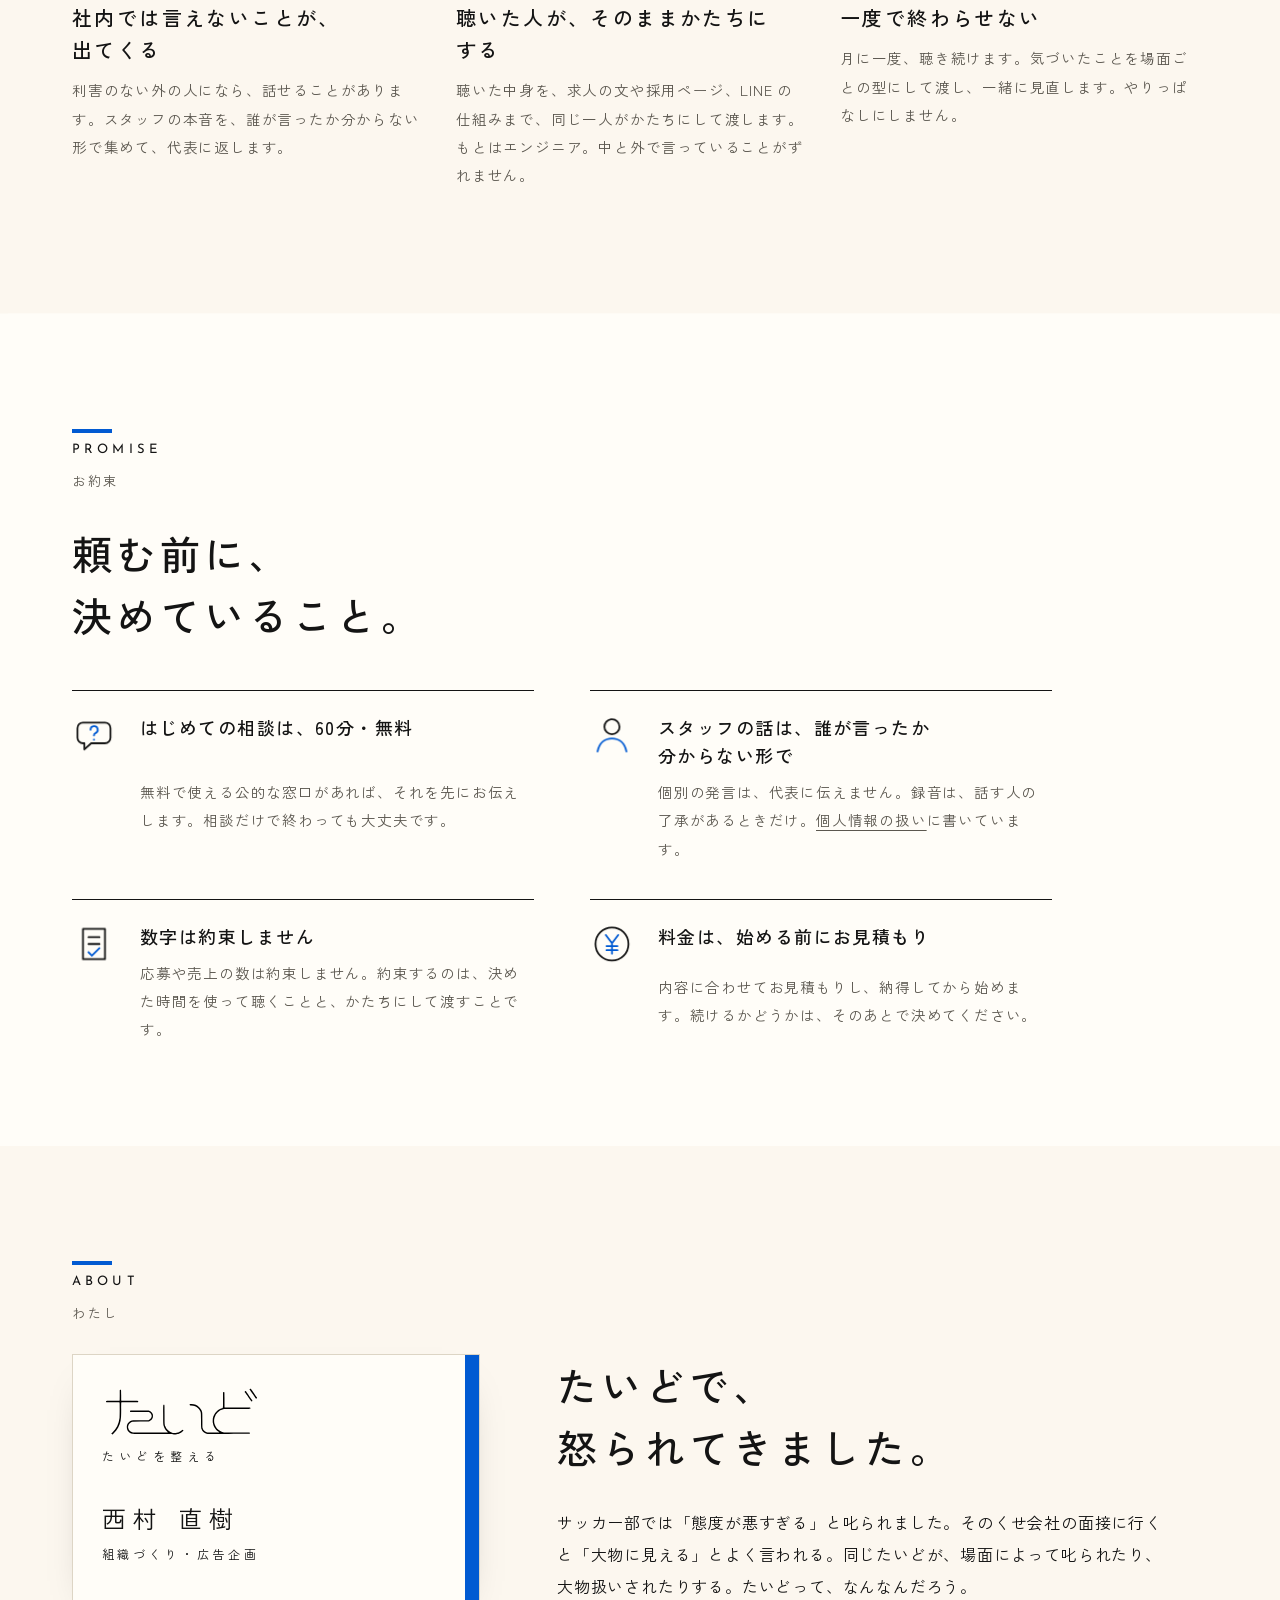
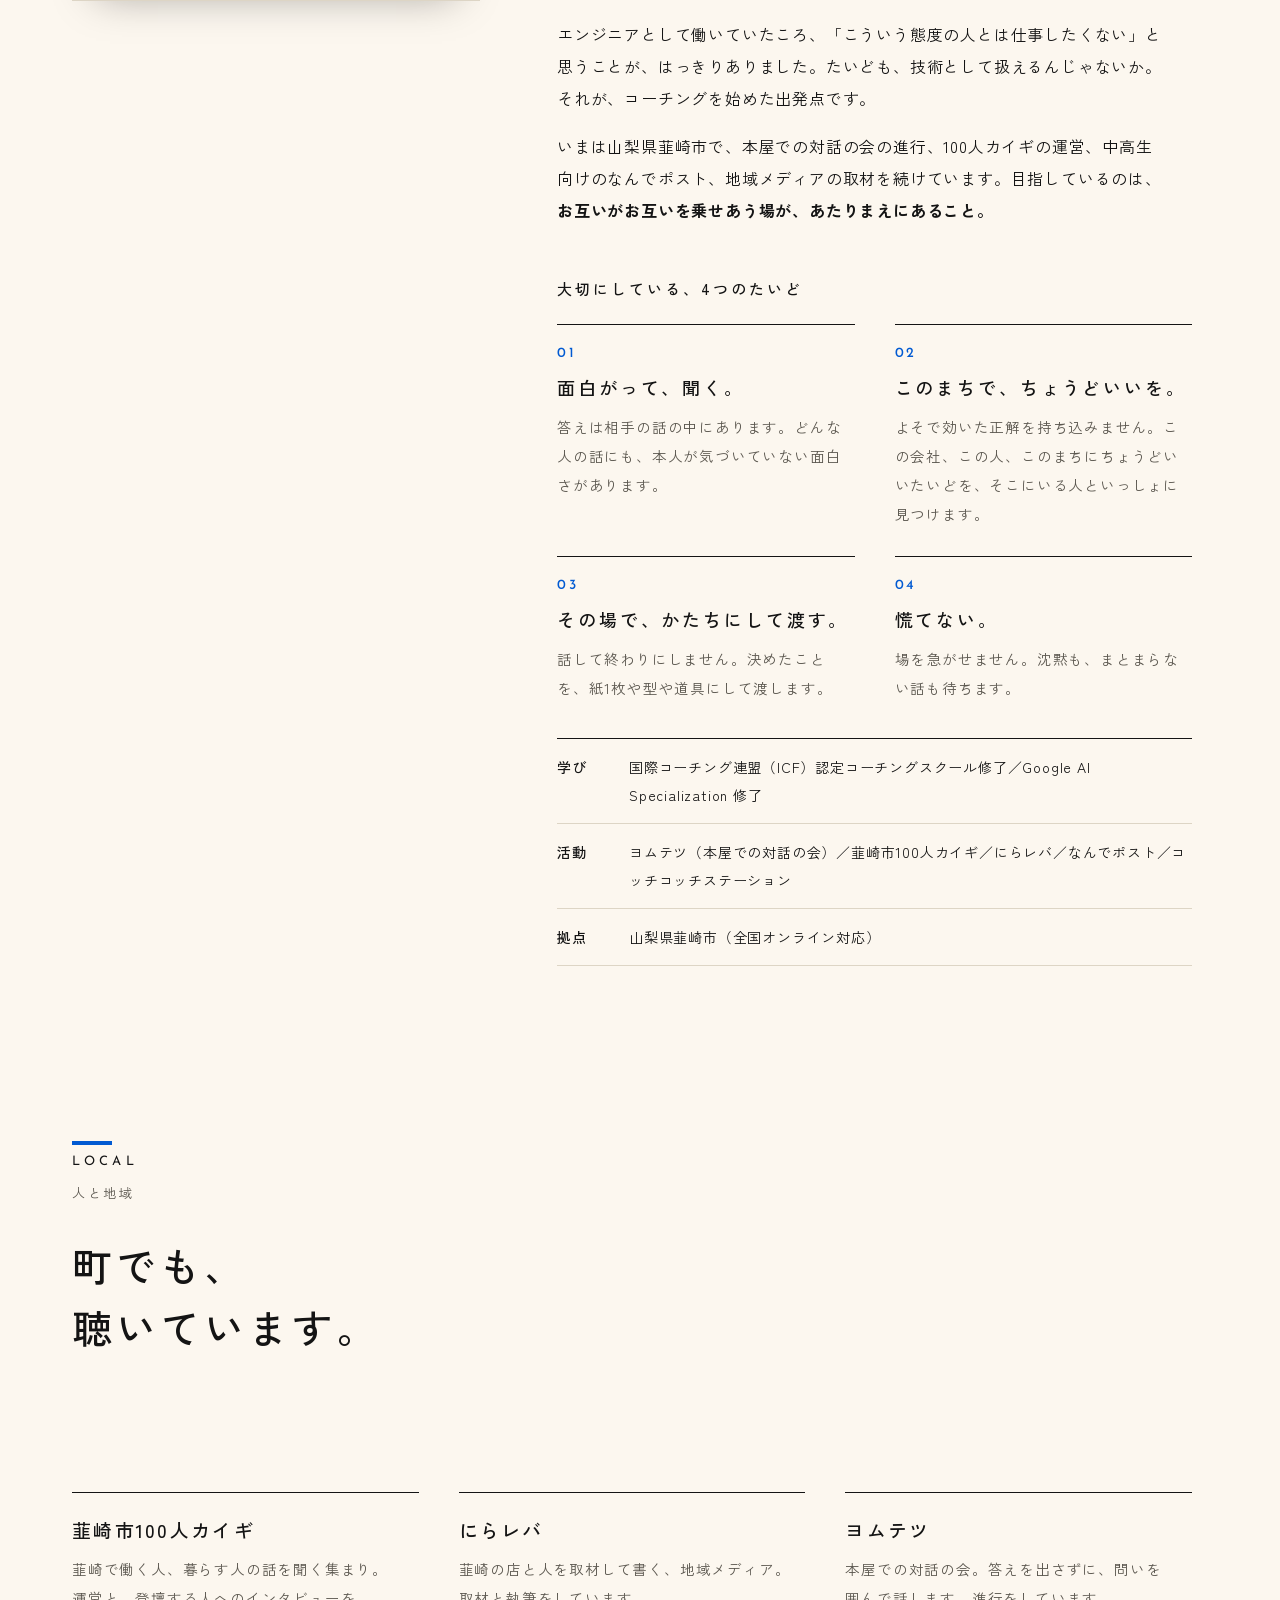
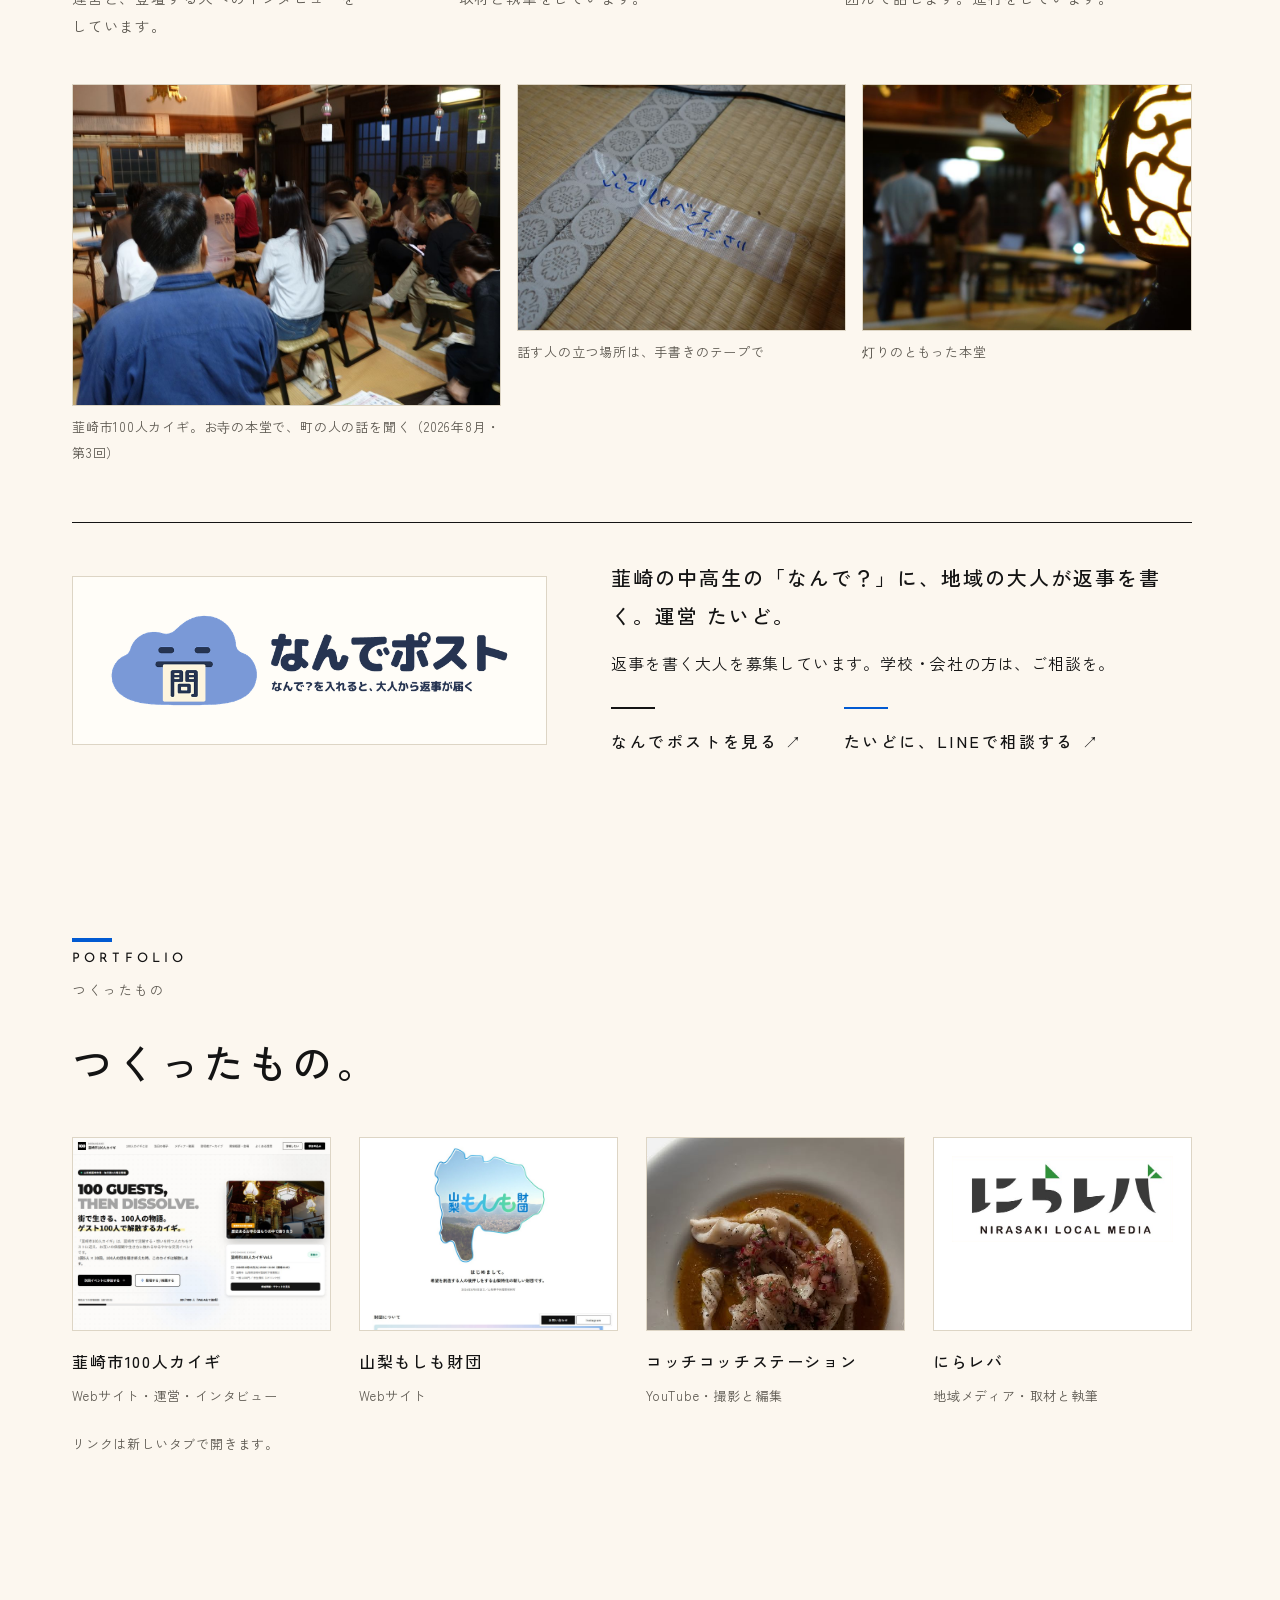
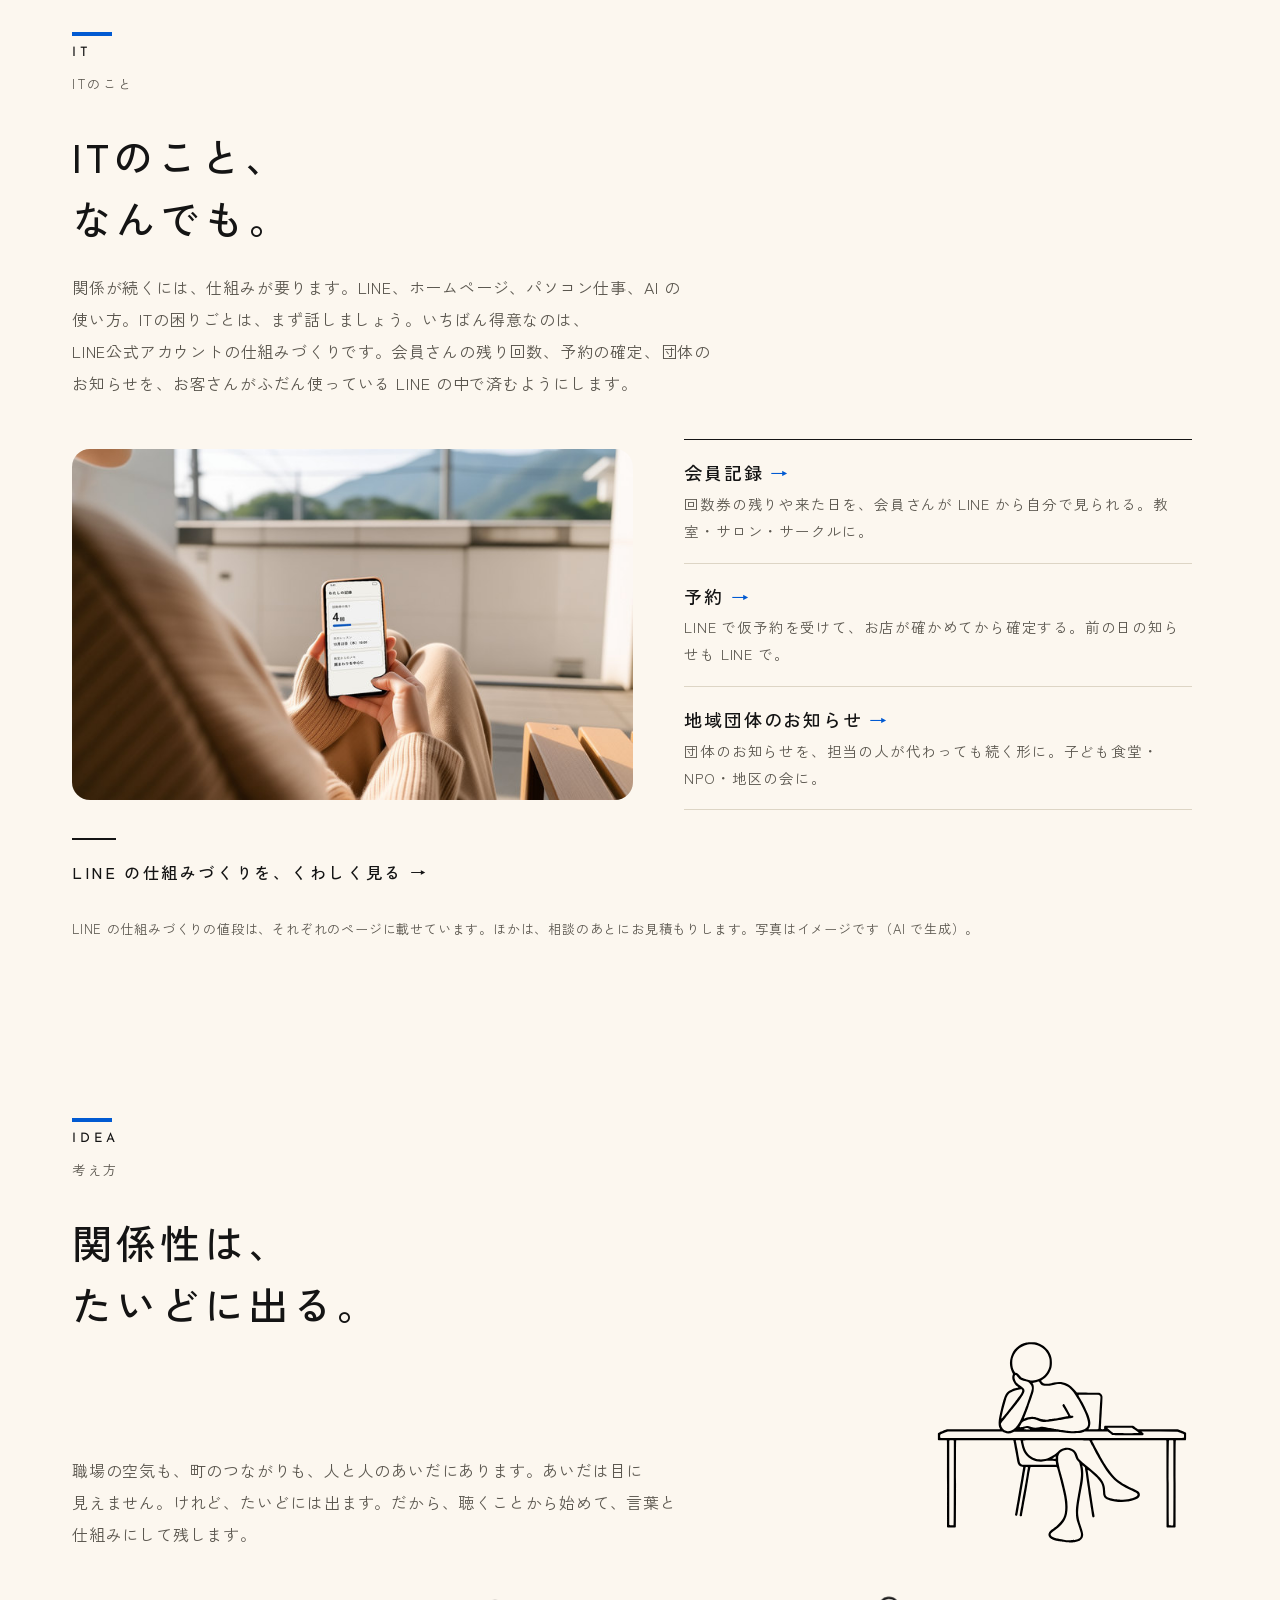
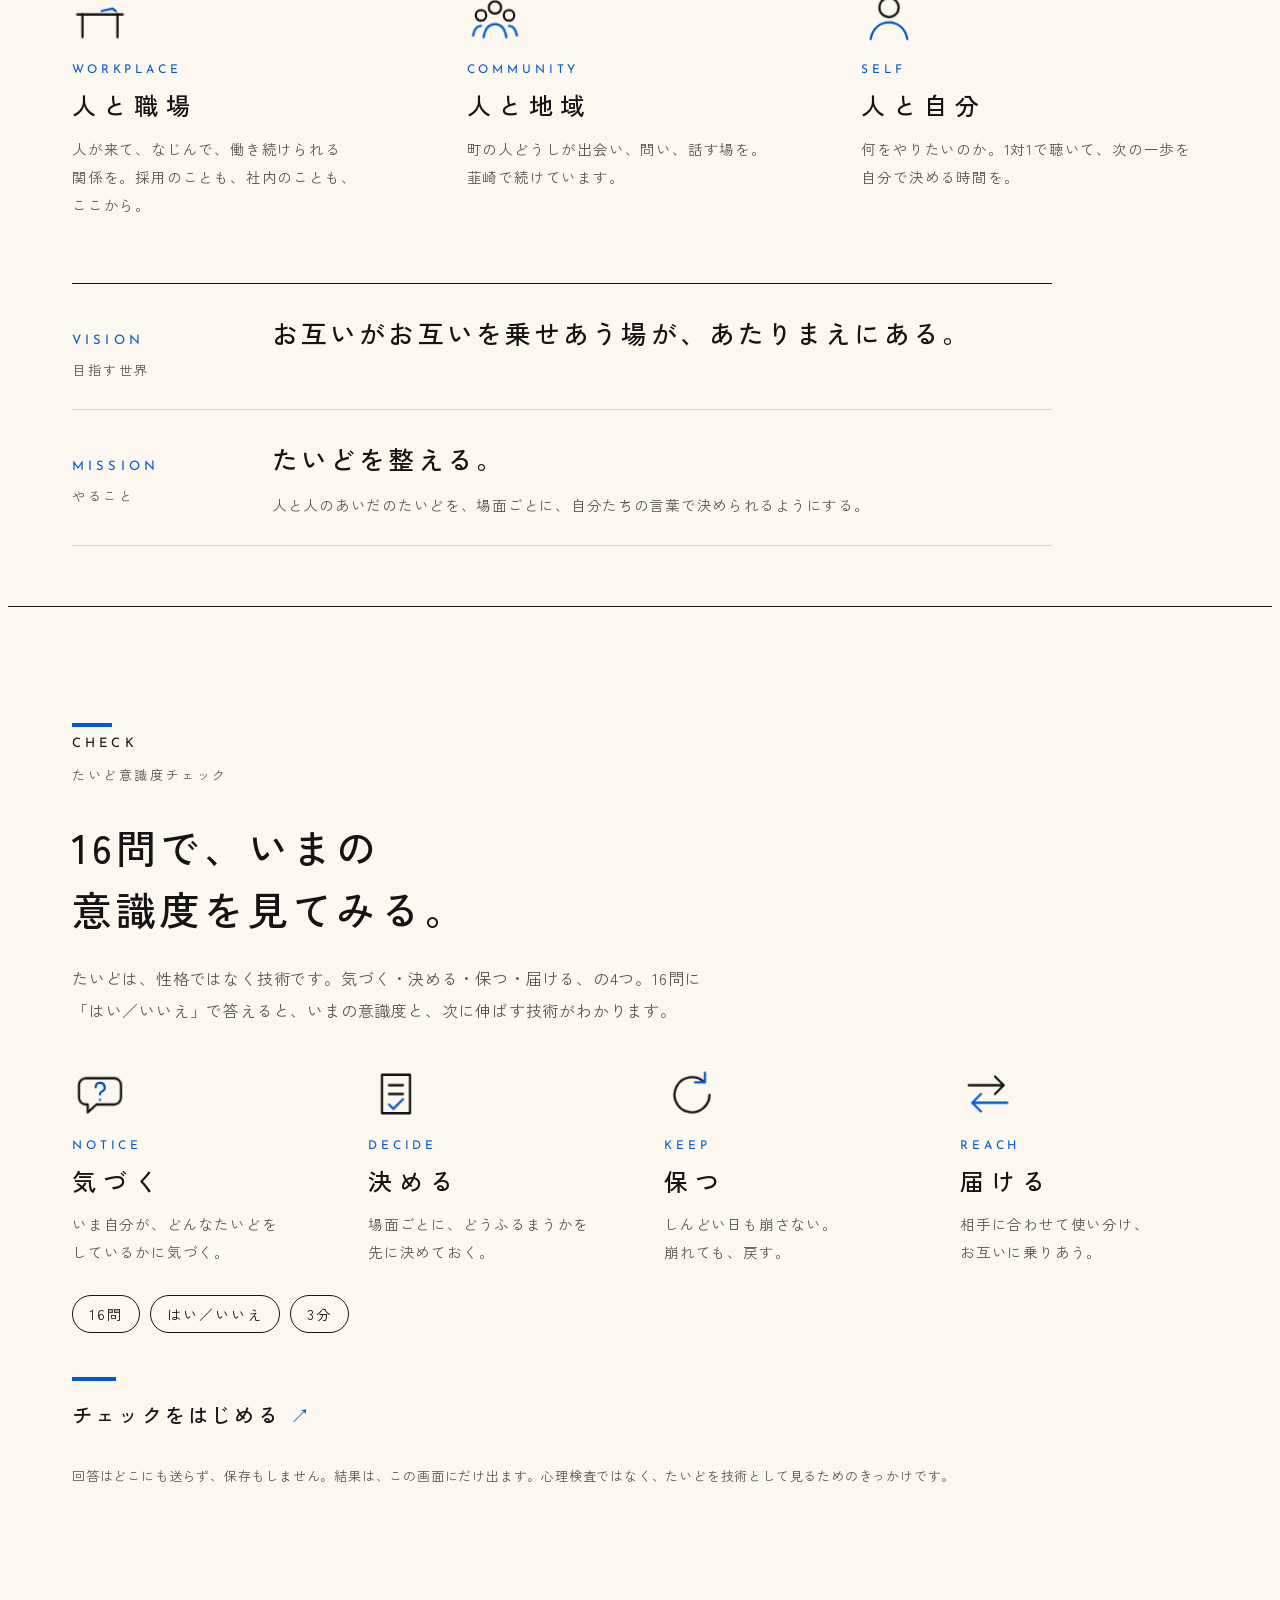
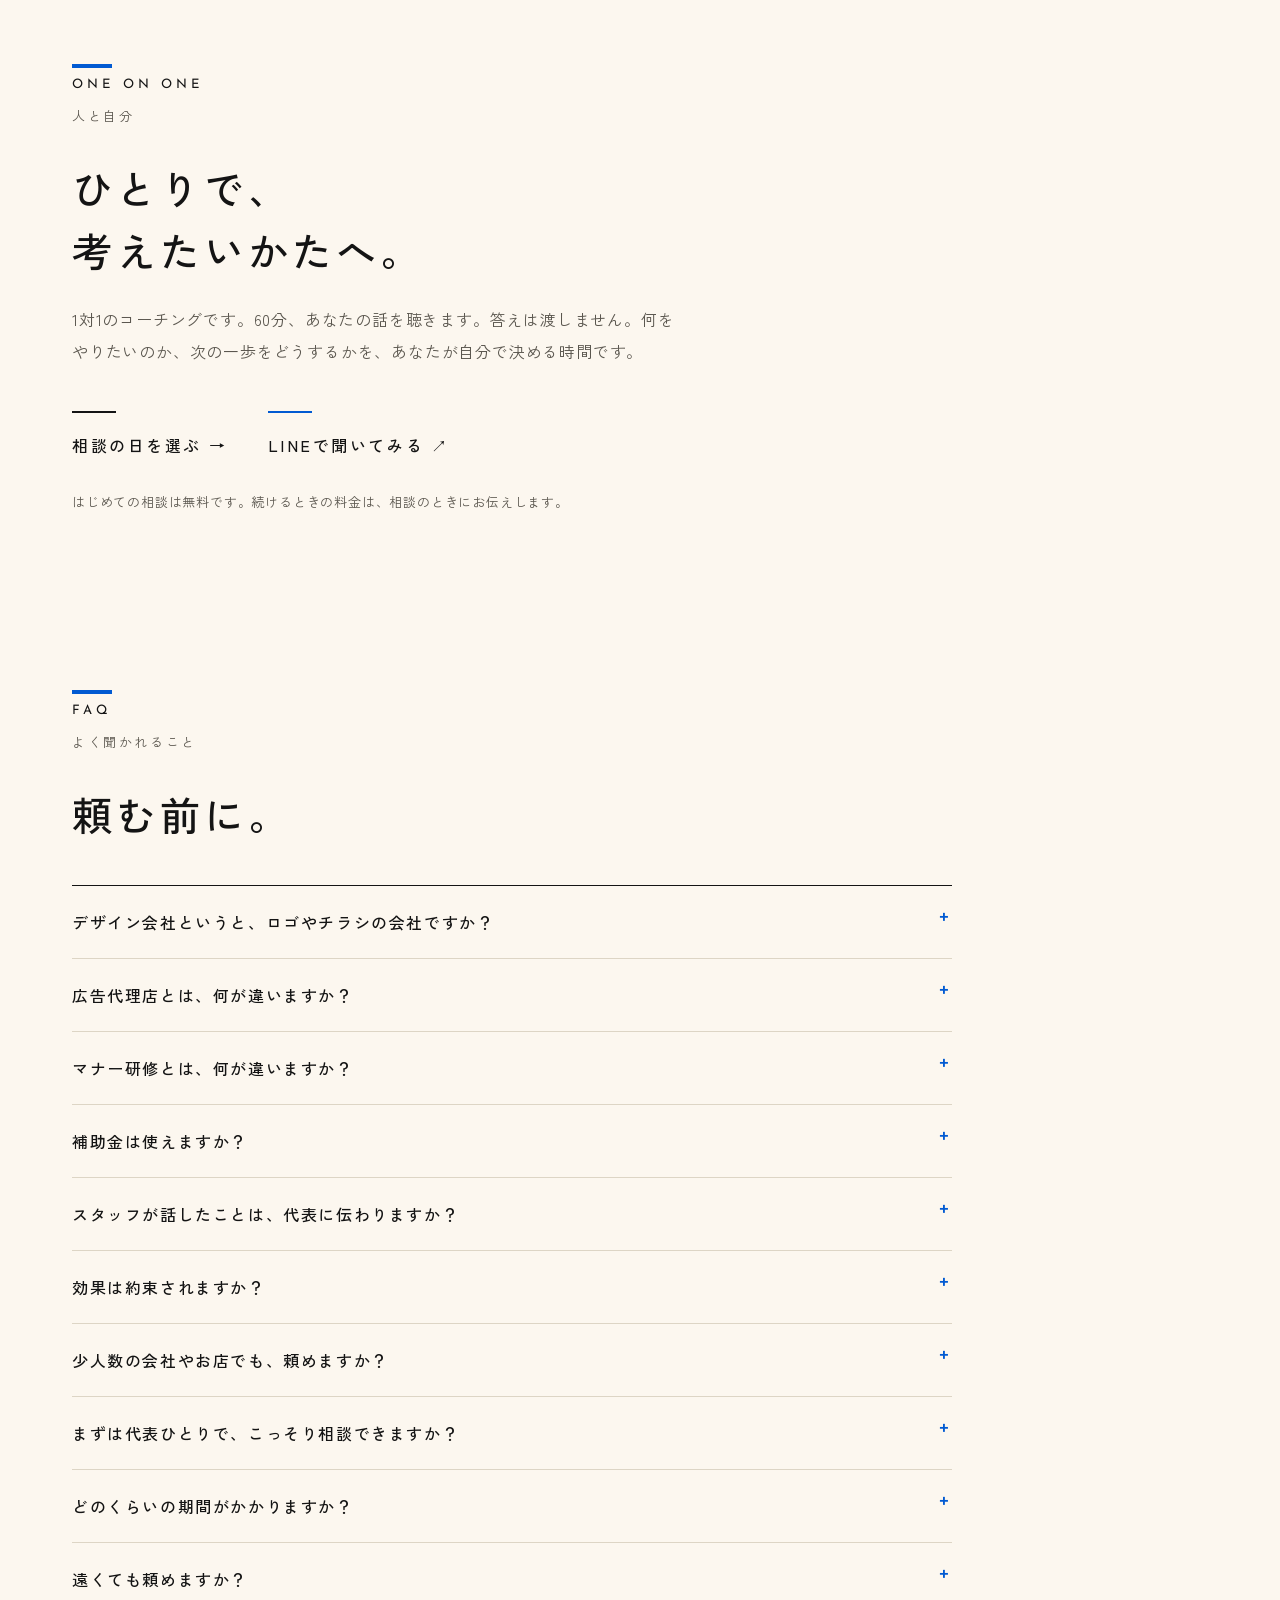
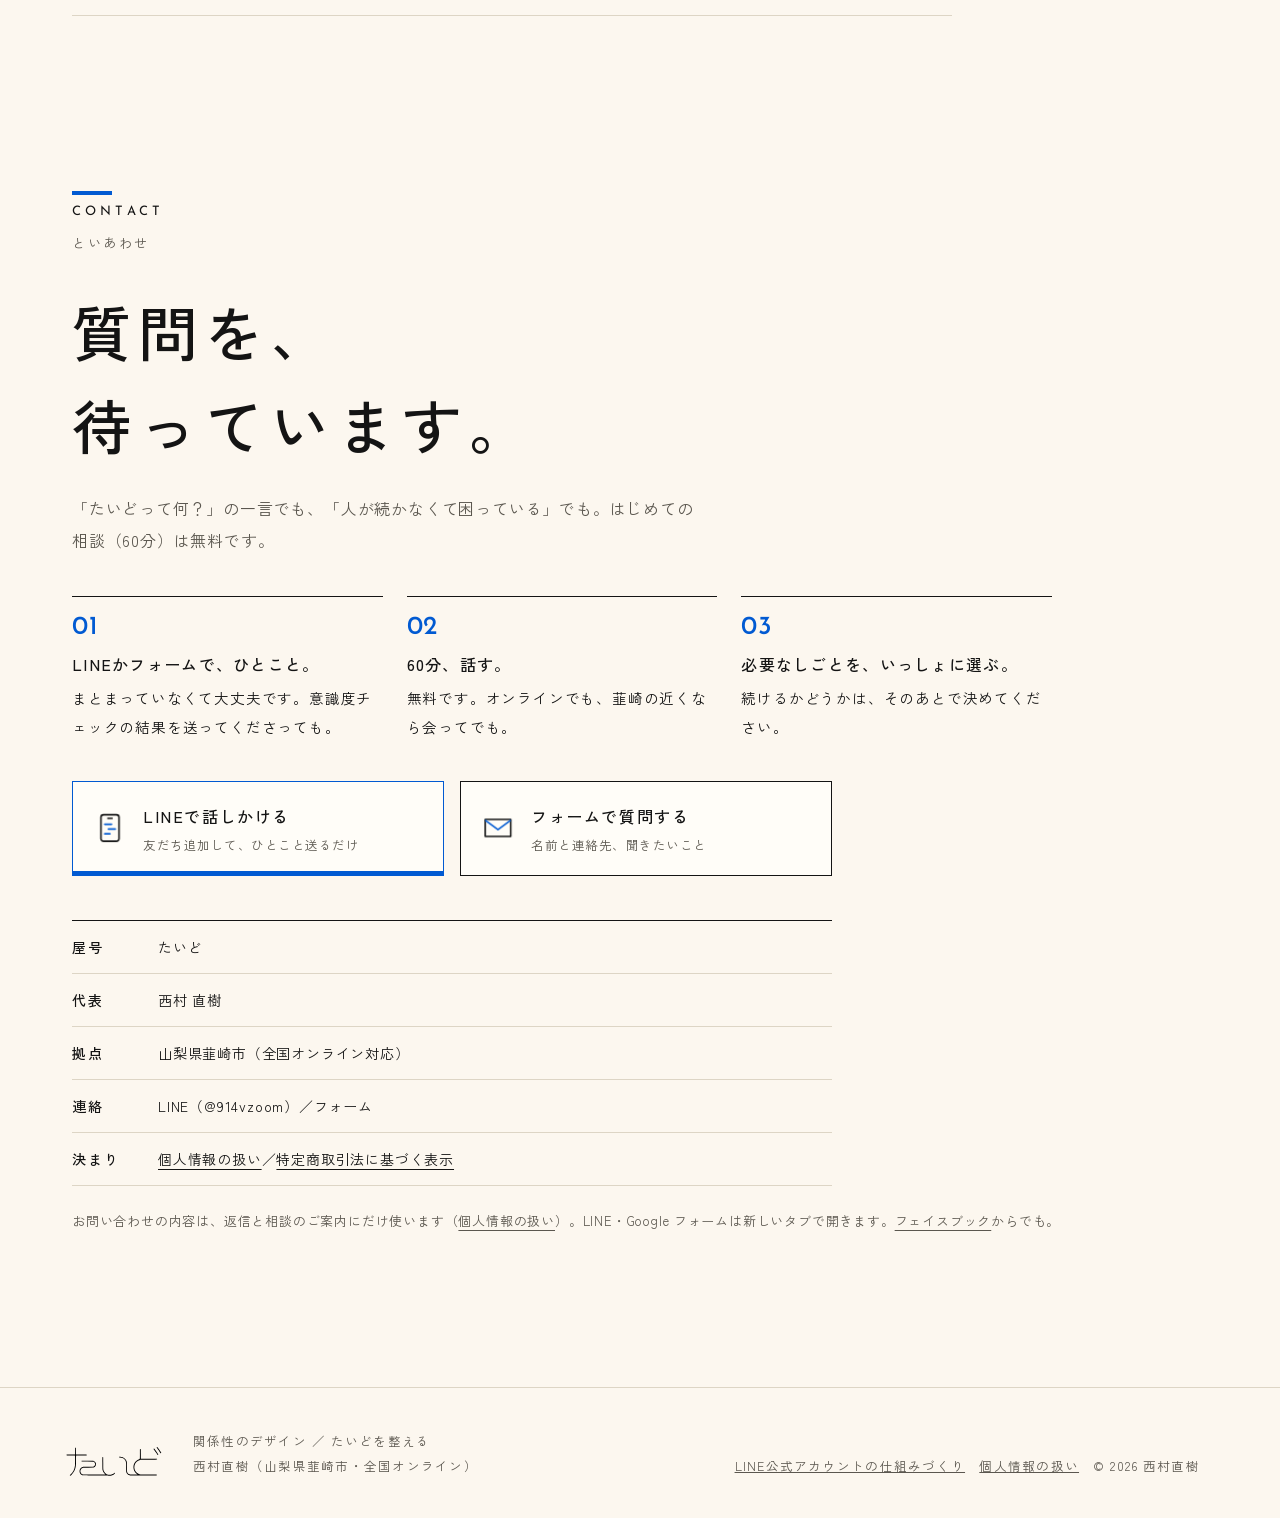
==== commit 40d21f54: "トップの信頼の組み直し: 町の場面に100人カイギの実際の写真3枚（顔の分からないもの・位置情報を消して縮小）、スマホの最初の画面に顔の丸写真、お約束のアイコンが描かれるように" ====
--- a/index.html
+++ b/index.html
@@ -13,7 +13,7 @@
 <link rel="preload" href="assets/fonts/zenkaku-500.woff2" as="font" type="font/woff2" crossorigin>
 <script>if(!matchMedia("(prefers-reduced-motion: reduce)").matches&&!/[?&#]edit\b/.test(location.search+location.hash)){document.documentElement.classList.add("anim");setTimeout(function(){if(!document.documentElement.classList.contains("ready"))document.documentElement.classList.remove("anim")},3000)}</script>
 <link rel="stylesheet" href="style.css?v=j1">
-<script src="script.js?v=h1" defer></script>
+<script src="script.js?v=j1" defer></script>
 <script src="diag.js?v=g2" defer></script>
 <script src="edit.js?v=c1" defer></script>
 </head>
@@ -161,6 +161,11 @@
 <li><h3>にらレバ</h3><p>韮崎の店と人を取材して書く、地域メディア。取材と執筆をしています。</p></li>
 <li><h3>ヨムテツ</h3><p>本屋での対話の会。答えを出さずに、問いを囲んで話します。進行をしています。</p></li>
 </ul>
+<div class="scenes">
+<figure><img src="assets/scene-kaigi.jpg" alt="畳の会場で、参加者がスクリーンの方を向いて話を聞いている後ろ姿" width="1200" height="900" loading="lazy"><figcaption>韮崎市100人カイギ。お寺の本堂で、町の人の話を聞く（2026年8月・第3回）</figcaption></figure>
+<figure><img src="assets/scene-tape.jpg" alt="畳に貼った養生テープに、手書きで「ここでしゃべってください」" width="800" height="600" loading="lazy"><figcaption>話す人の立つ場所は、手書きのテープで</figcaption></figure>
+<figure><img src="assets/scene-lantern.jpg" alt="手前に灯った透かし彫りの灯籠、奥にぼやけた人たち" width="800" height="600" loading="lazy"><figcaption>灯りのともった本堂</figcaption></figure>
+</div>
 <div class="local-grid">
 <a class="local-logo" href="https://nirareba0.github.io/toi-site/" target="_blank" rel="noopener noreferrer"><img src="assets/nandepost-lockup-h.png" alt="なんでポスト（サイトを新しいタブで開く）" width="720" height="180" loading="lazy"></a>
 <div class="local-body">
